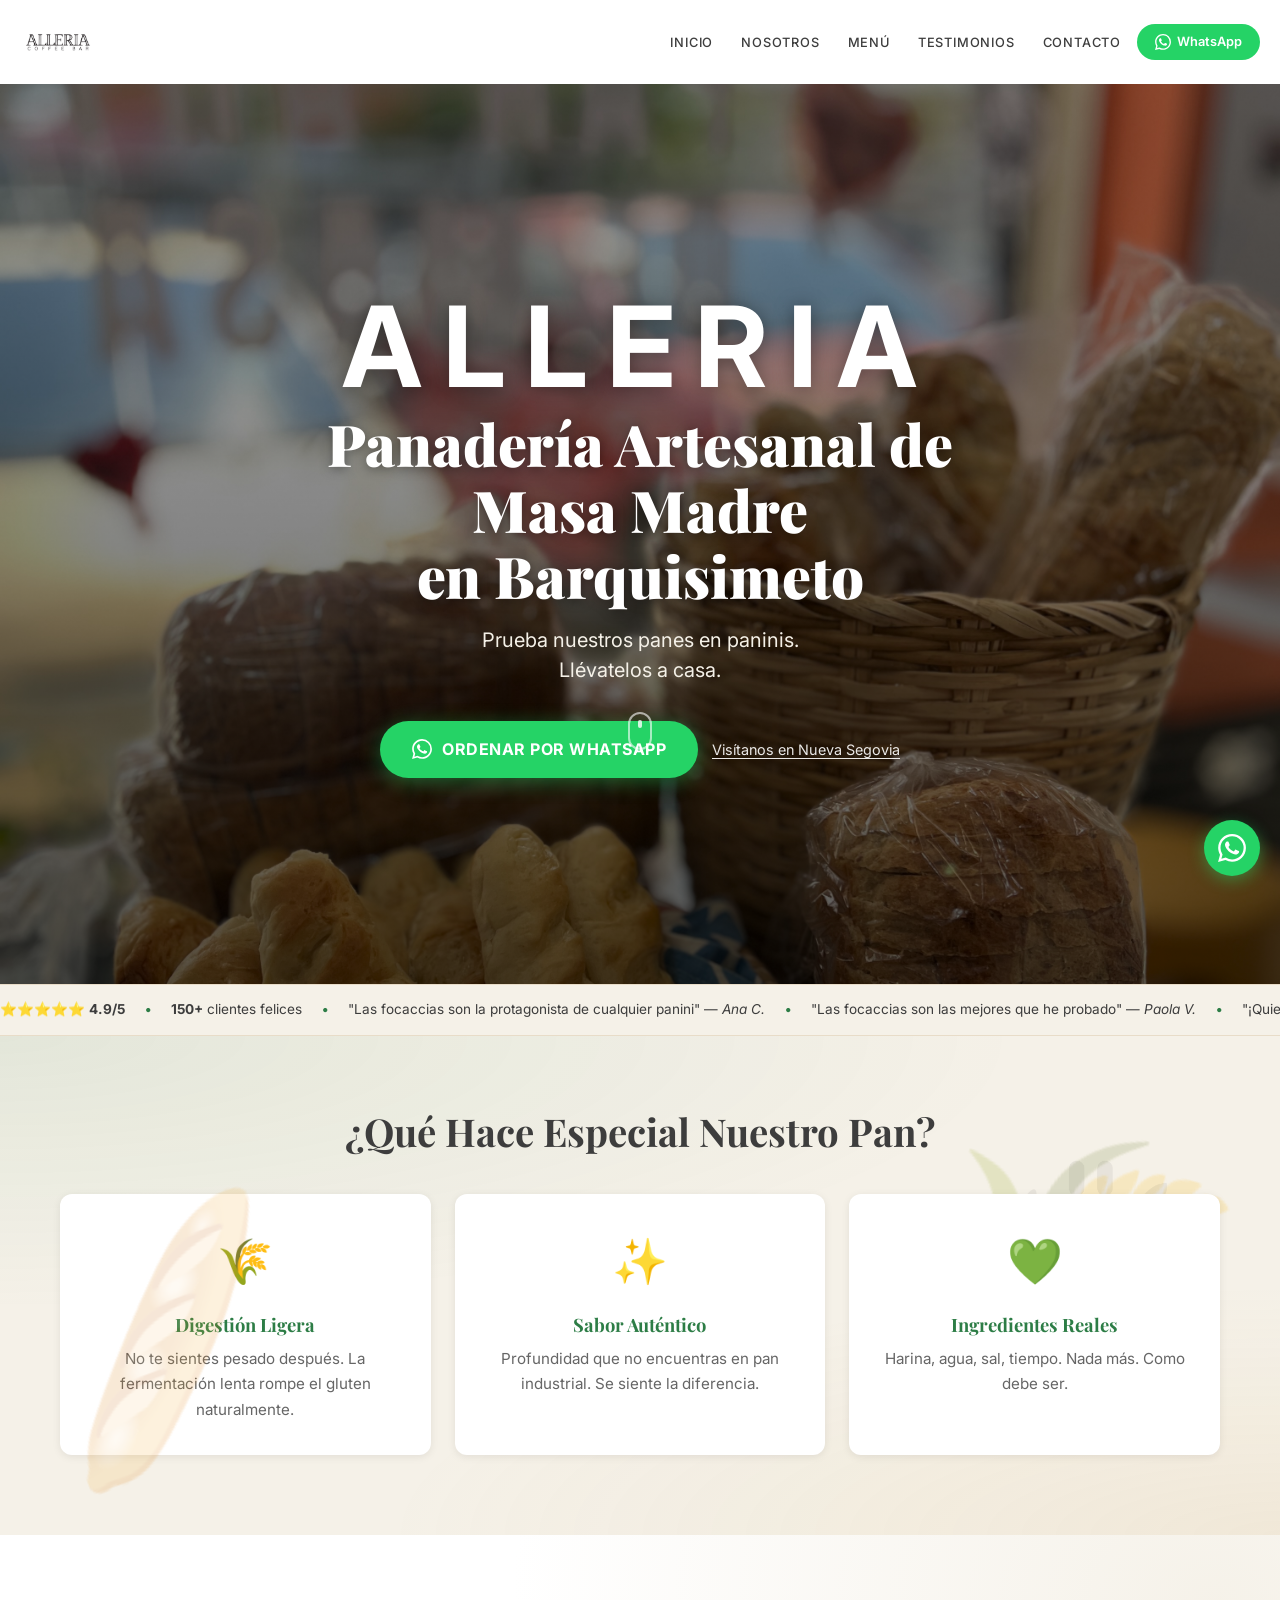
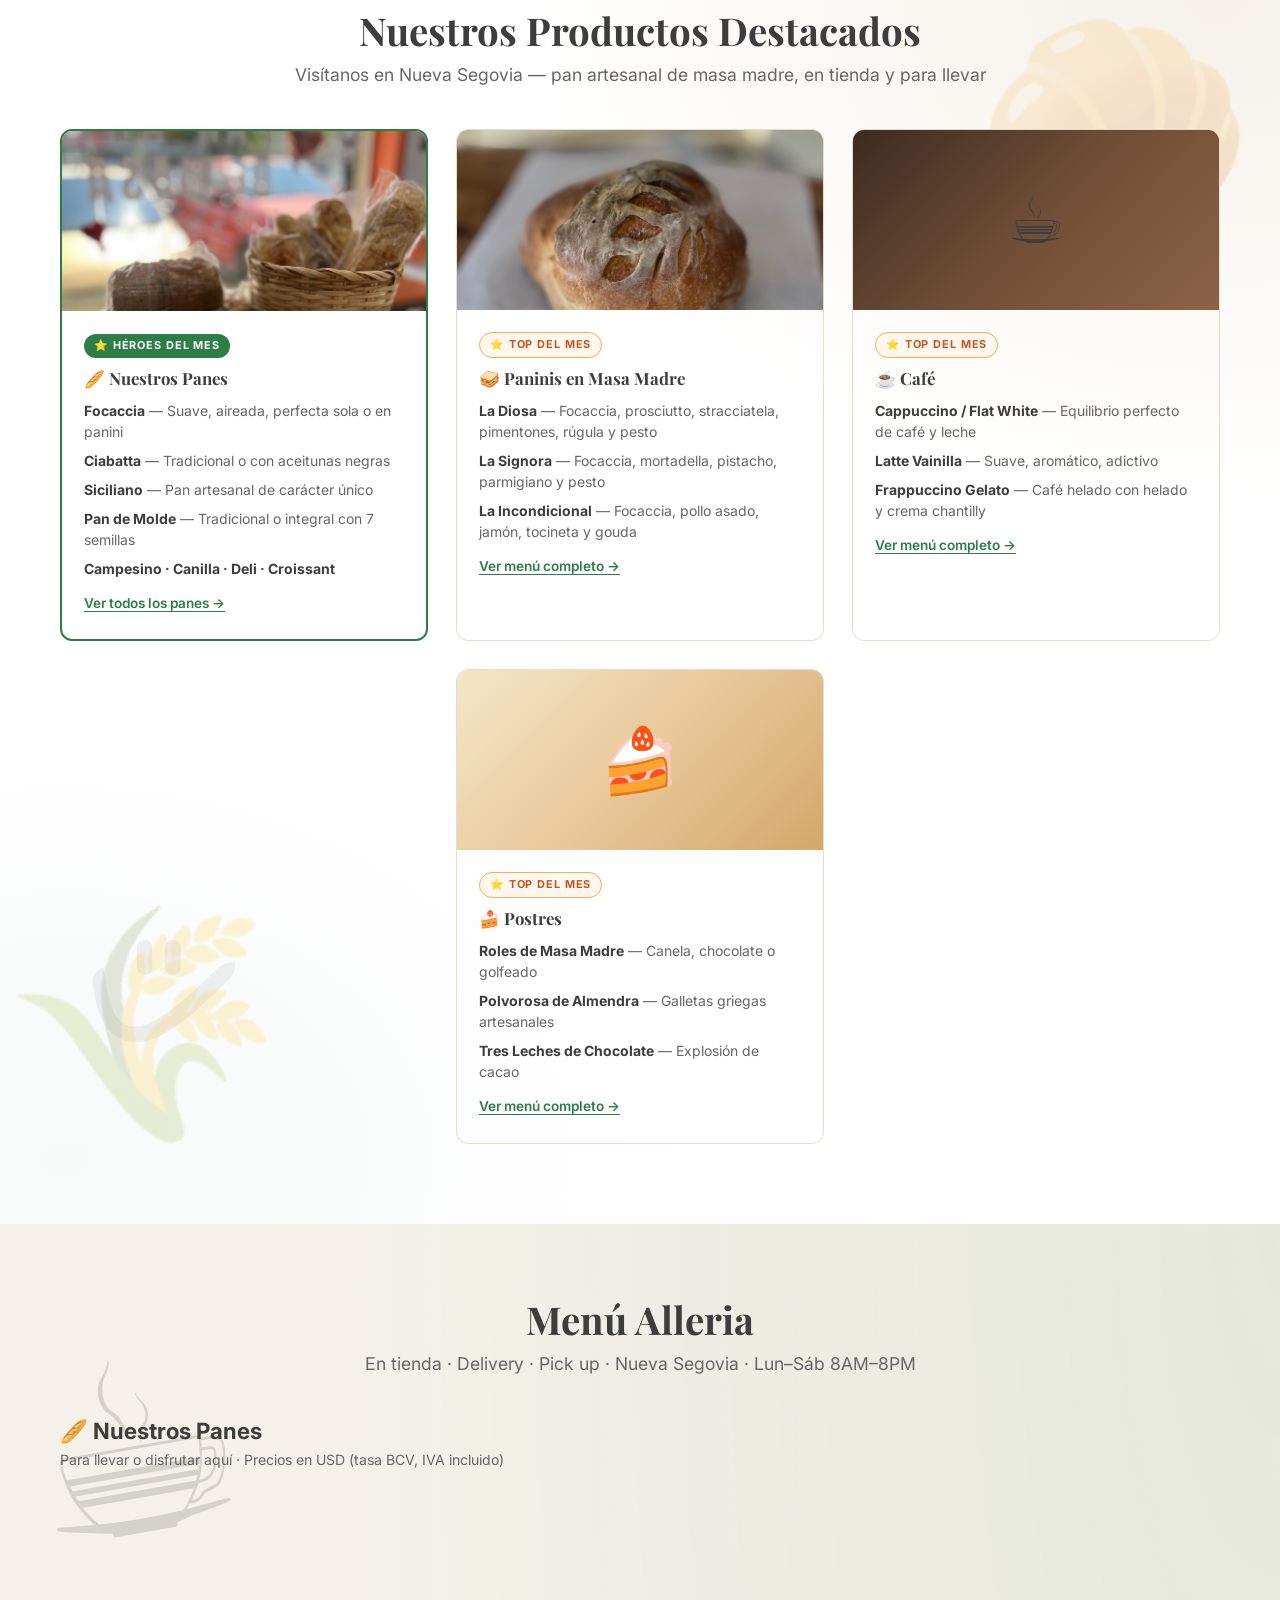
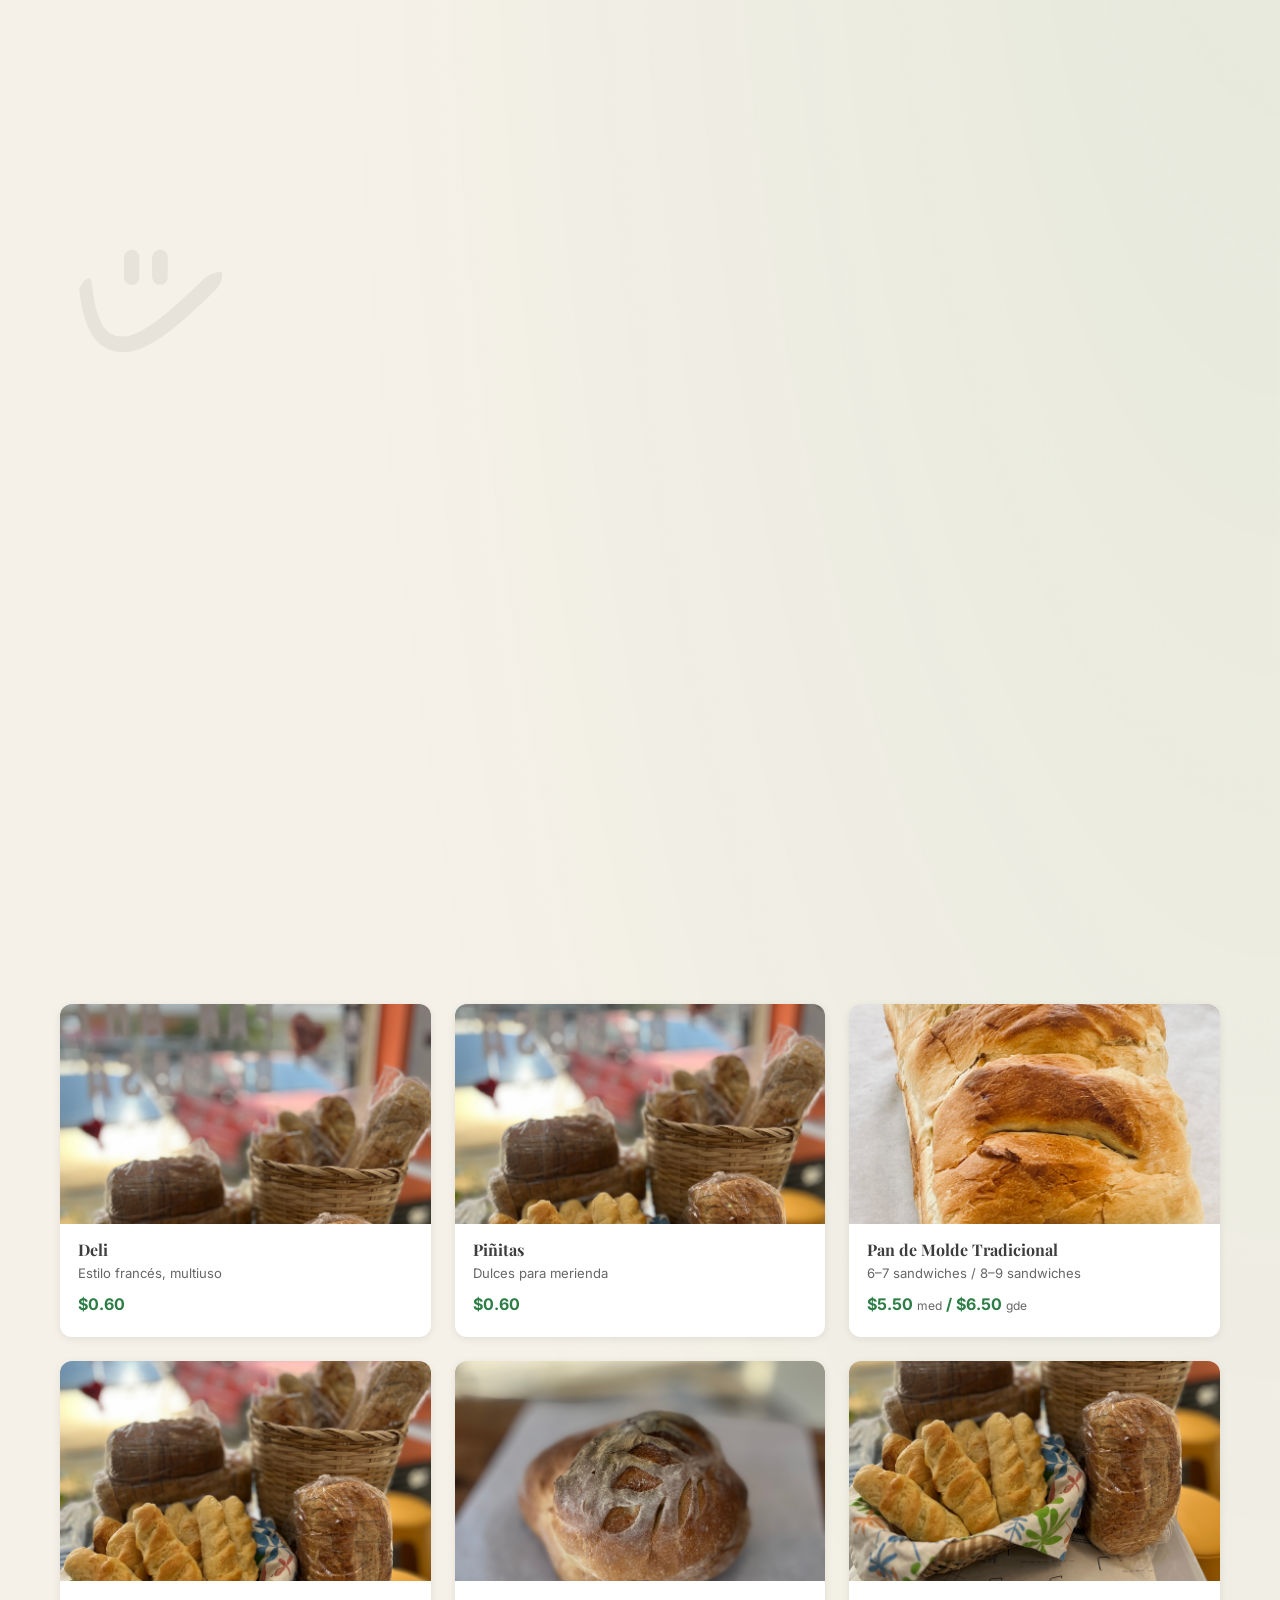
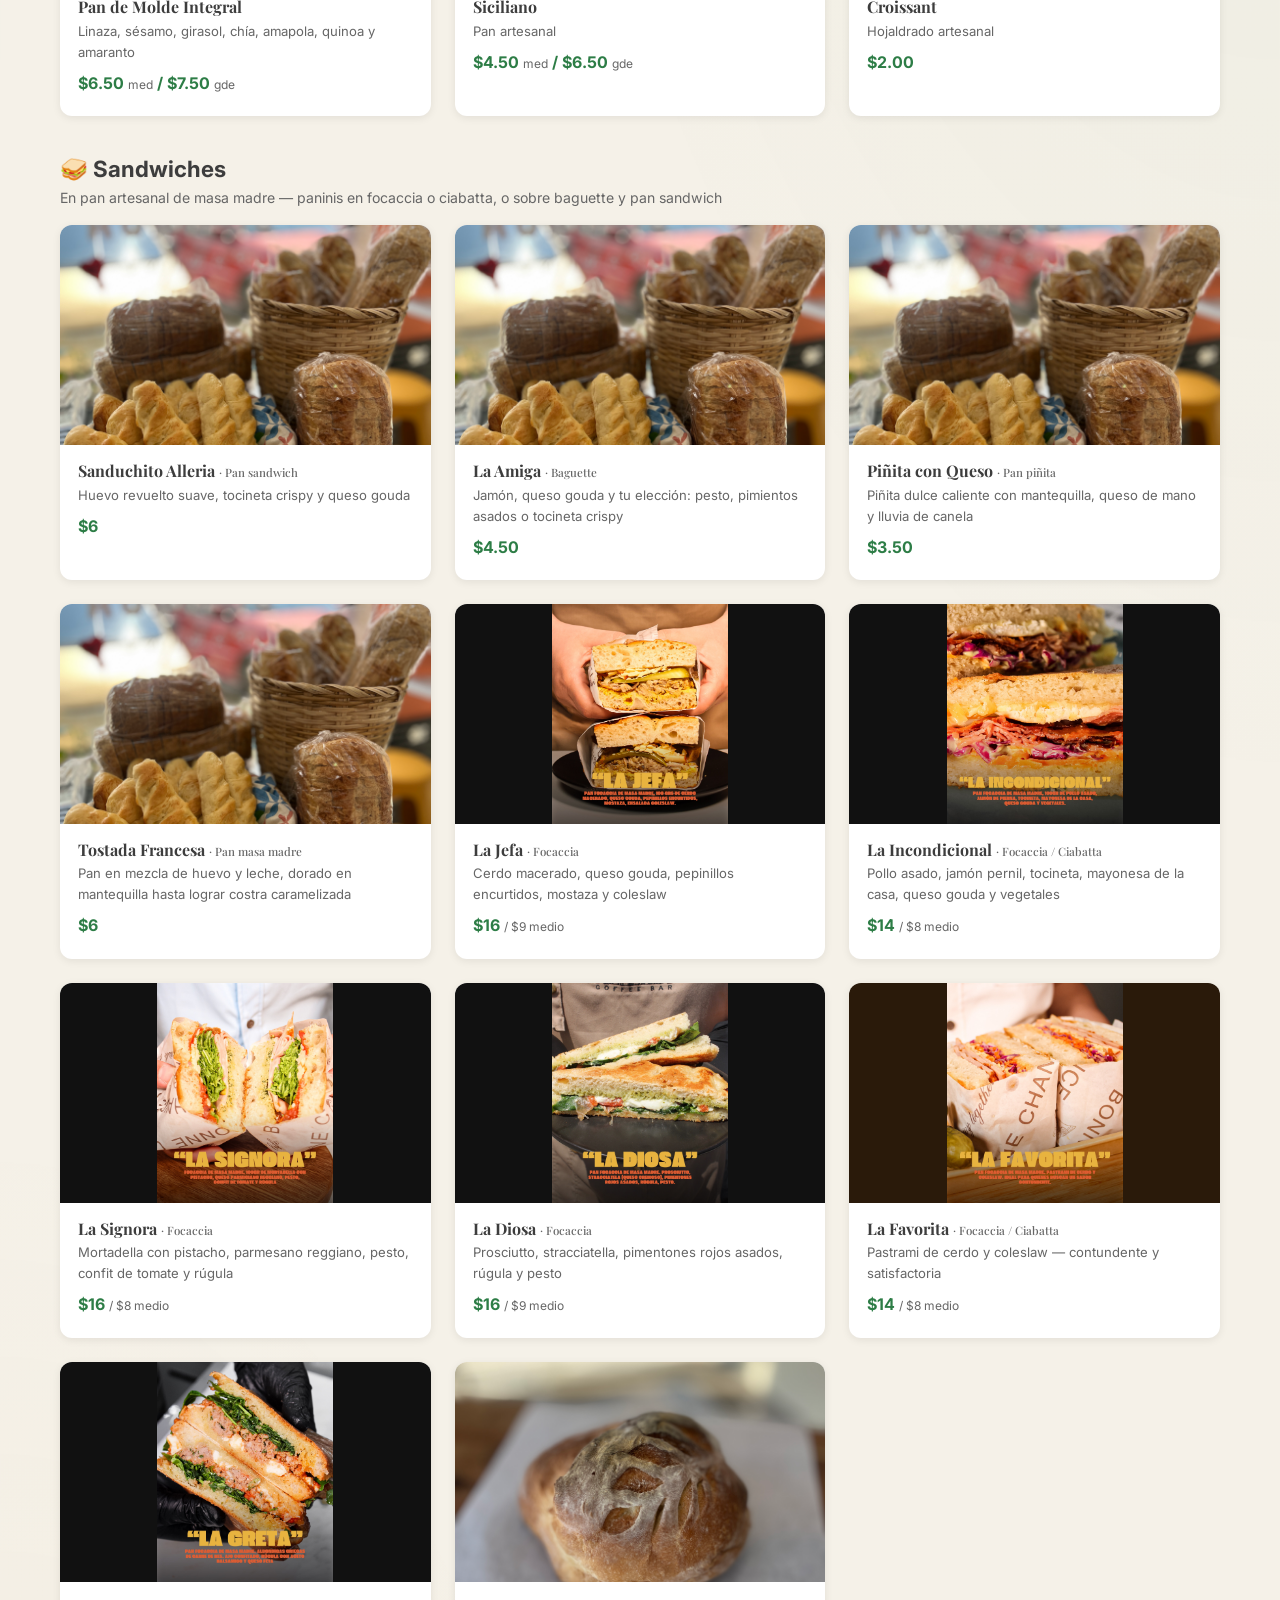
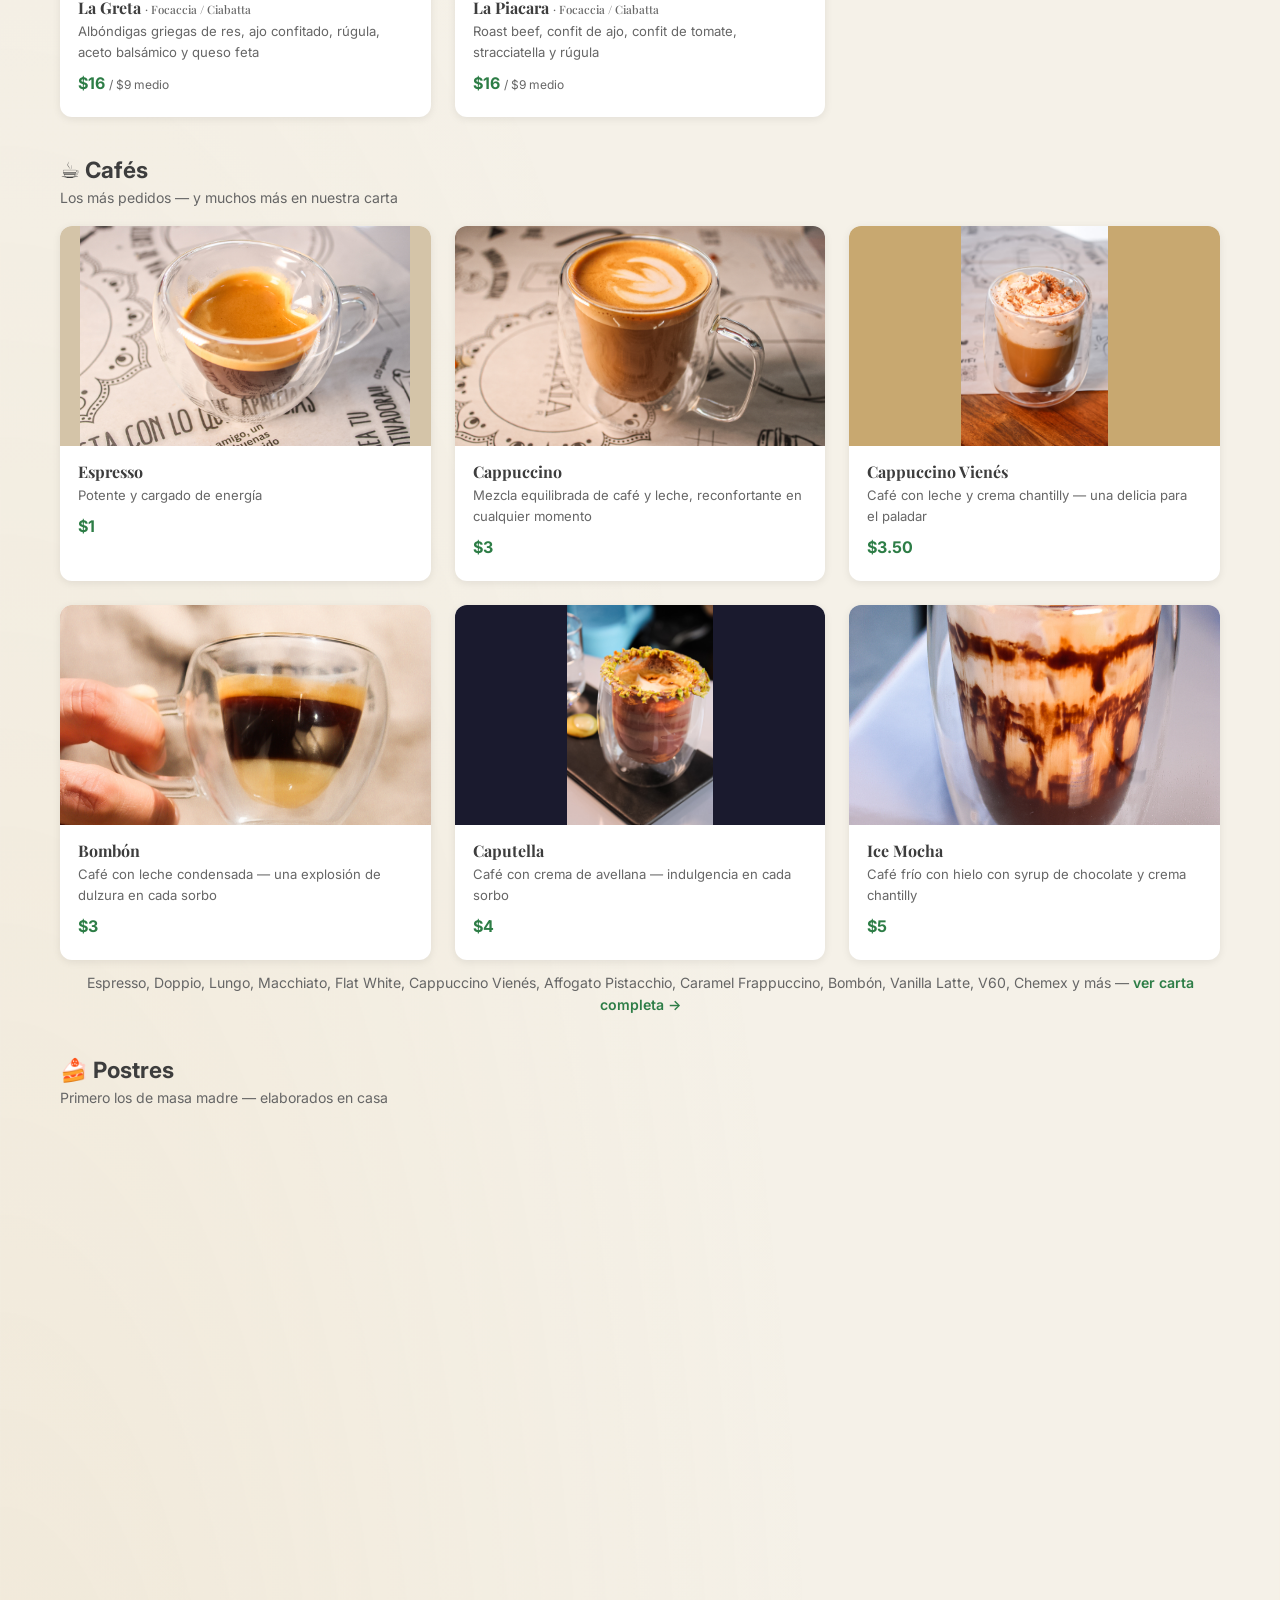
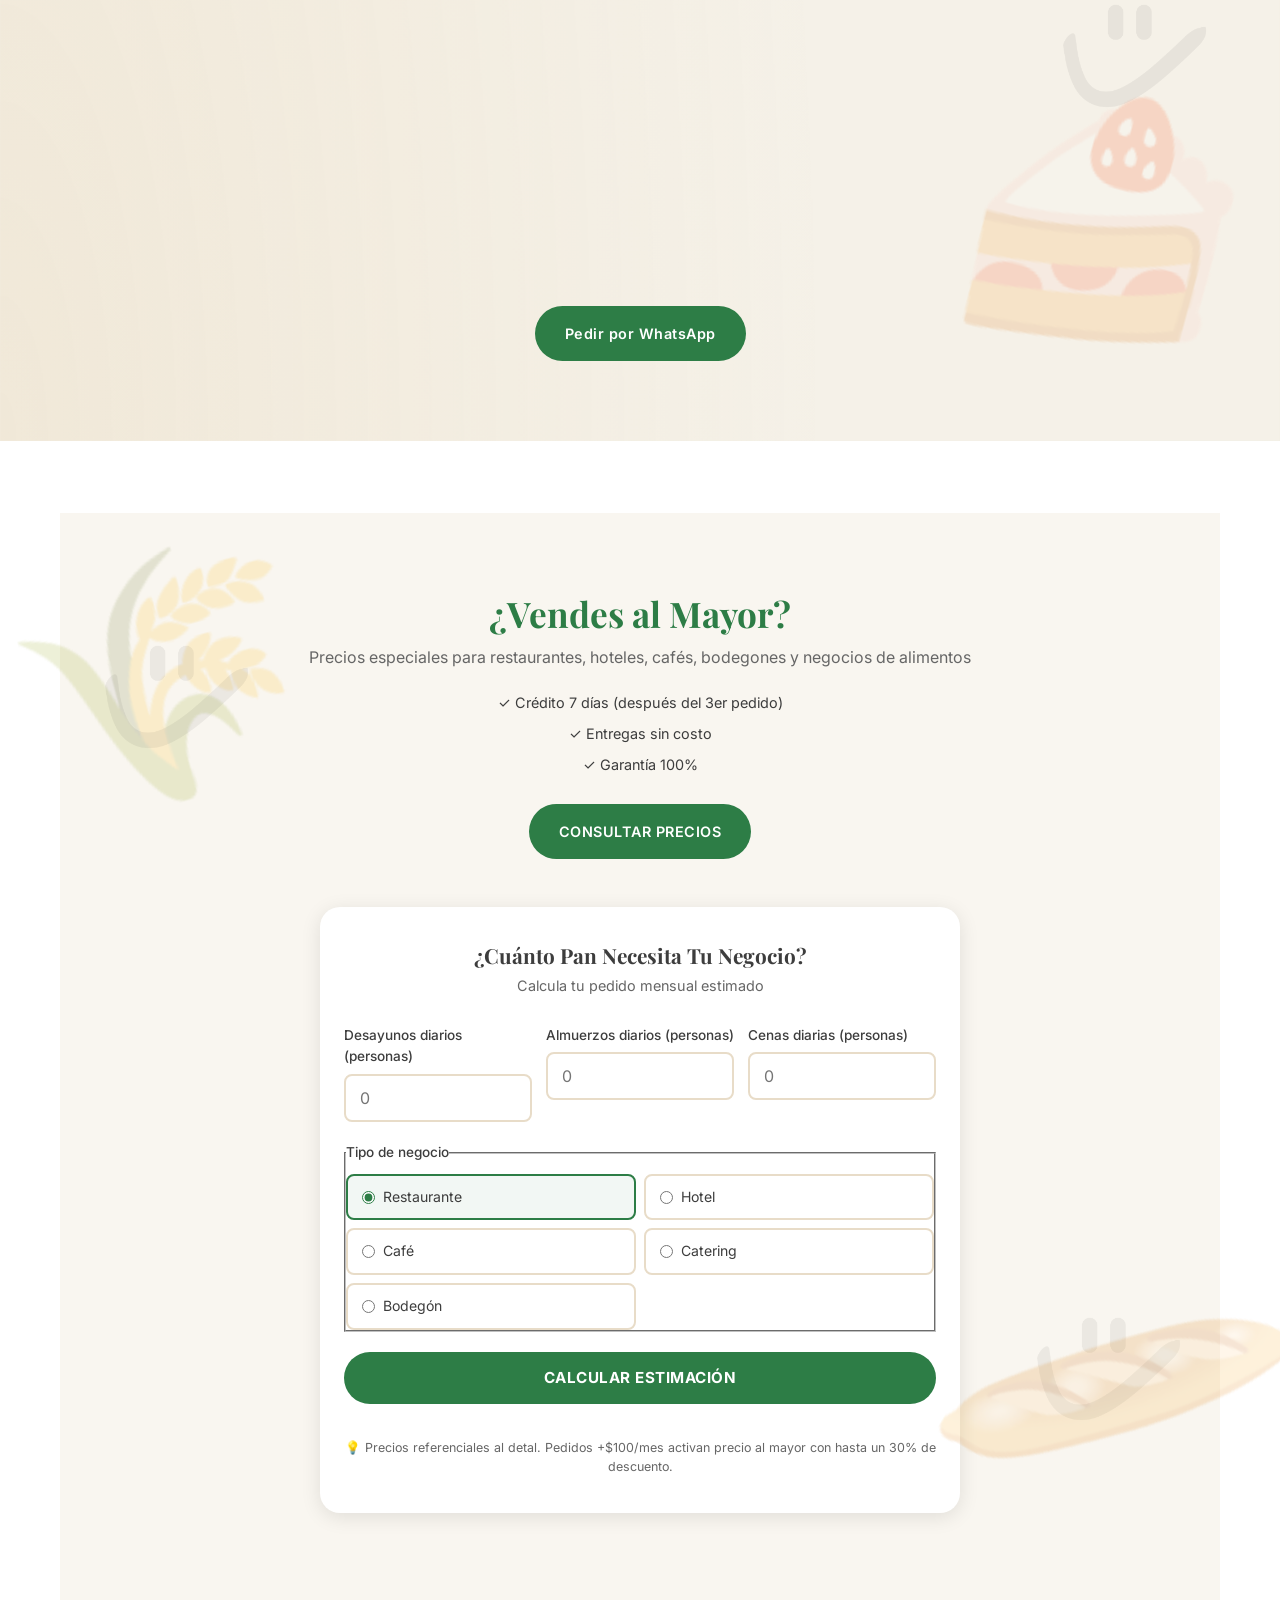
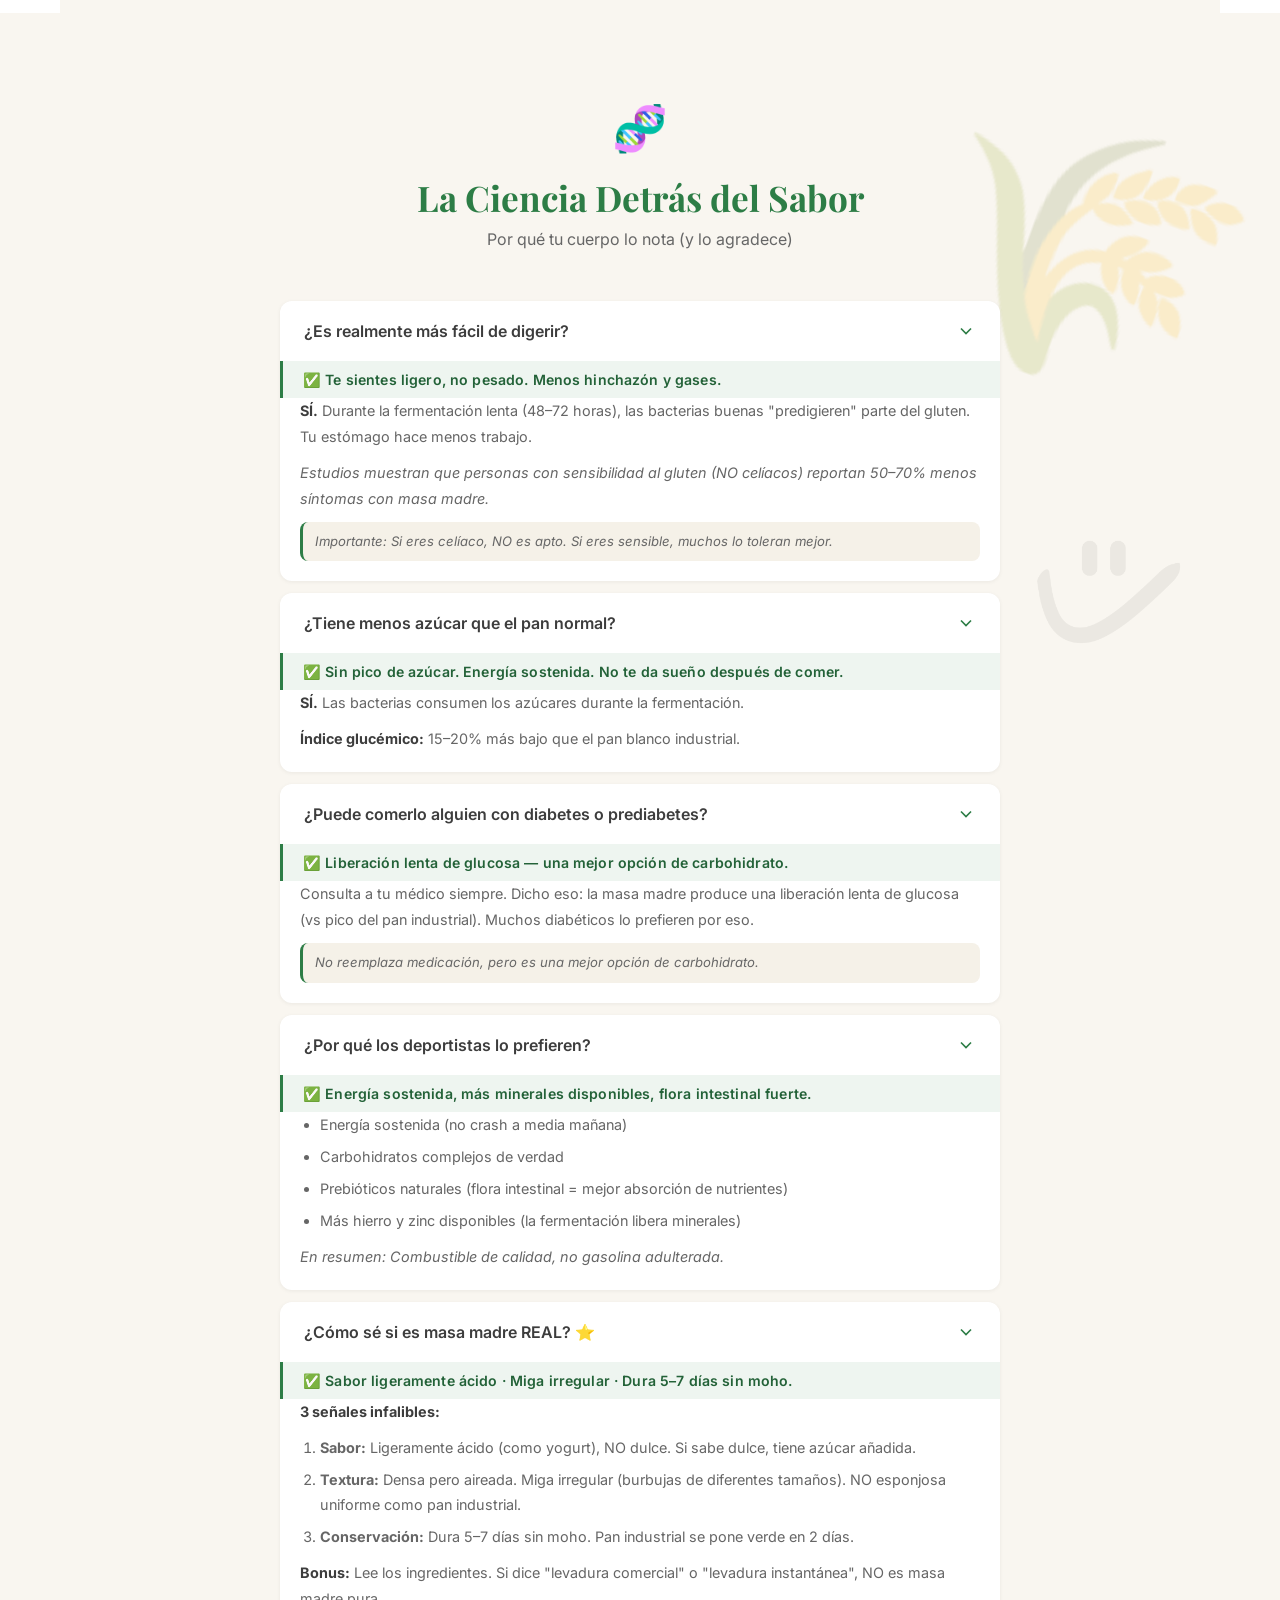
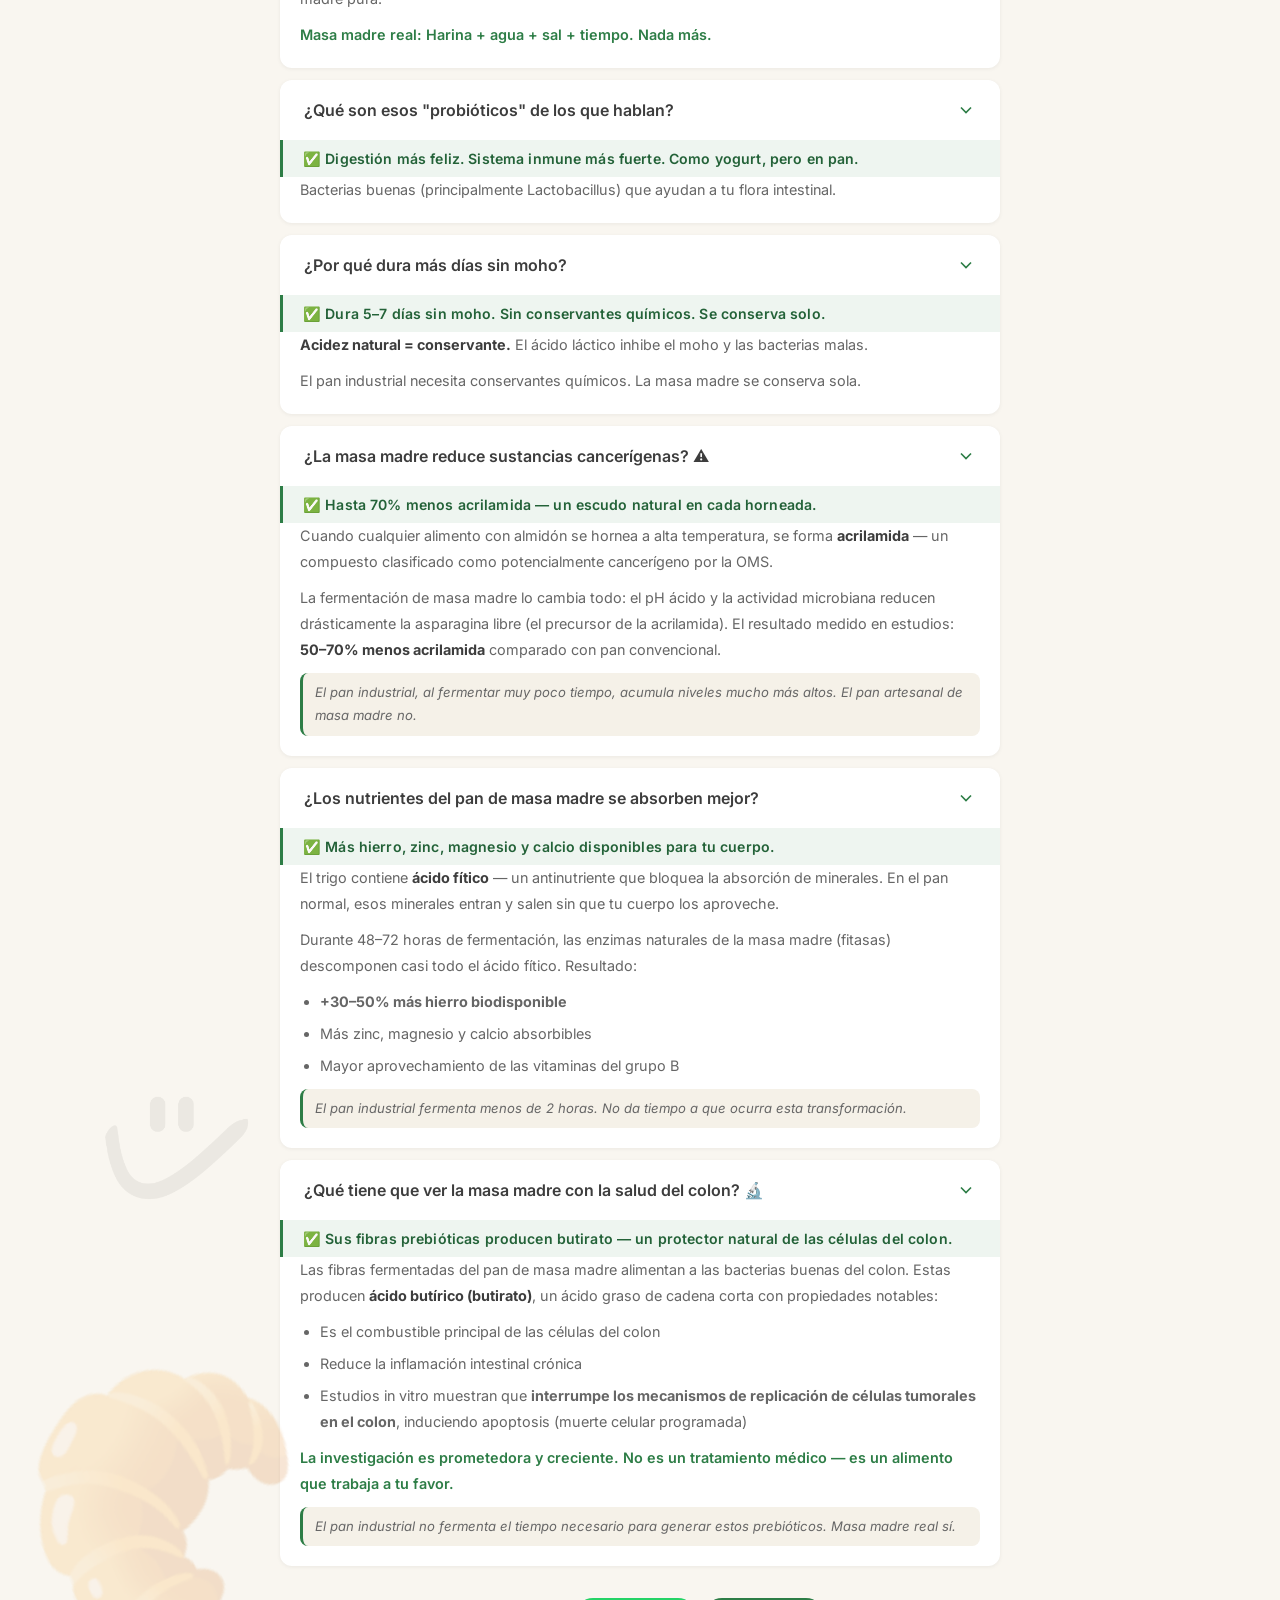
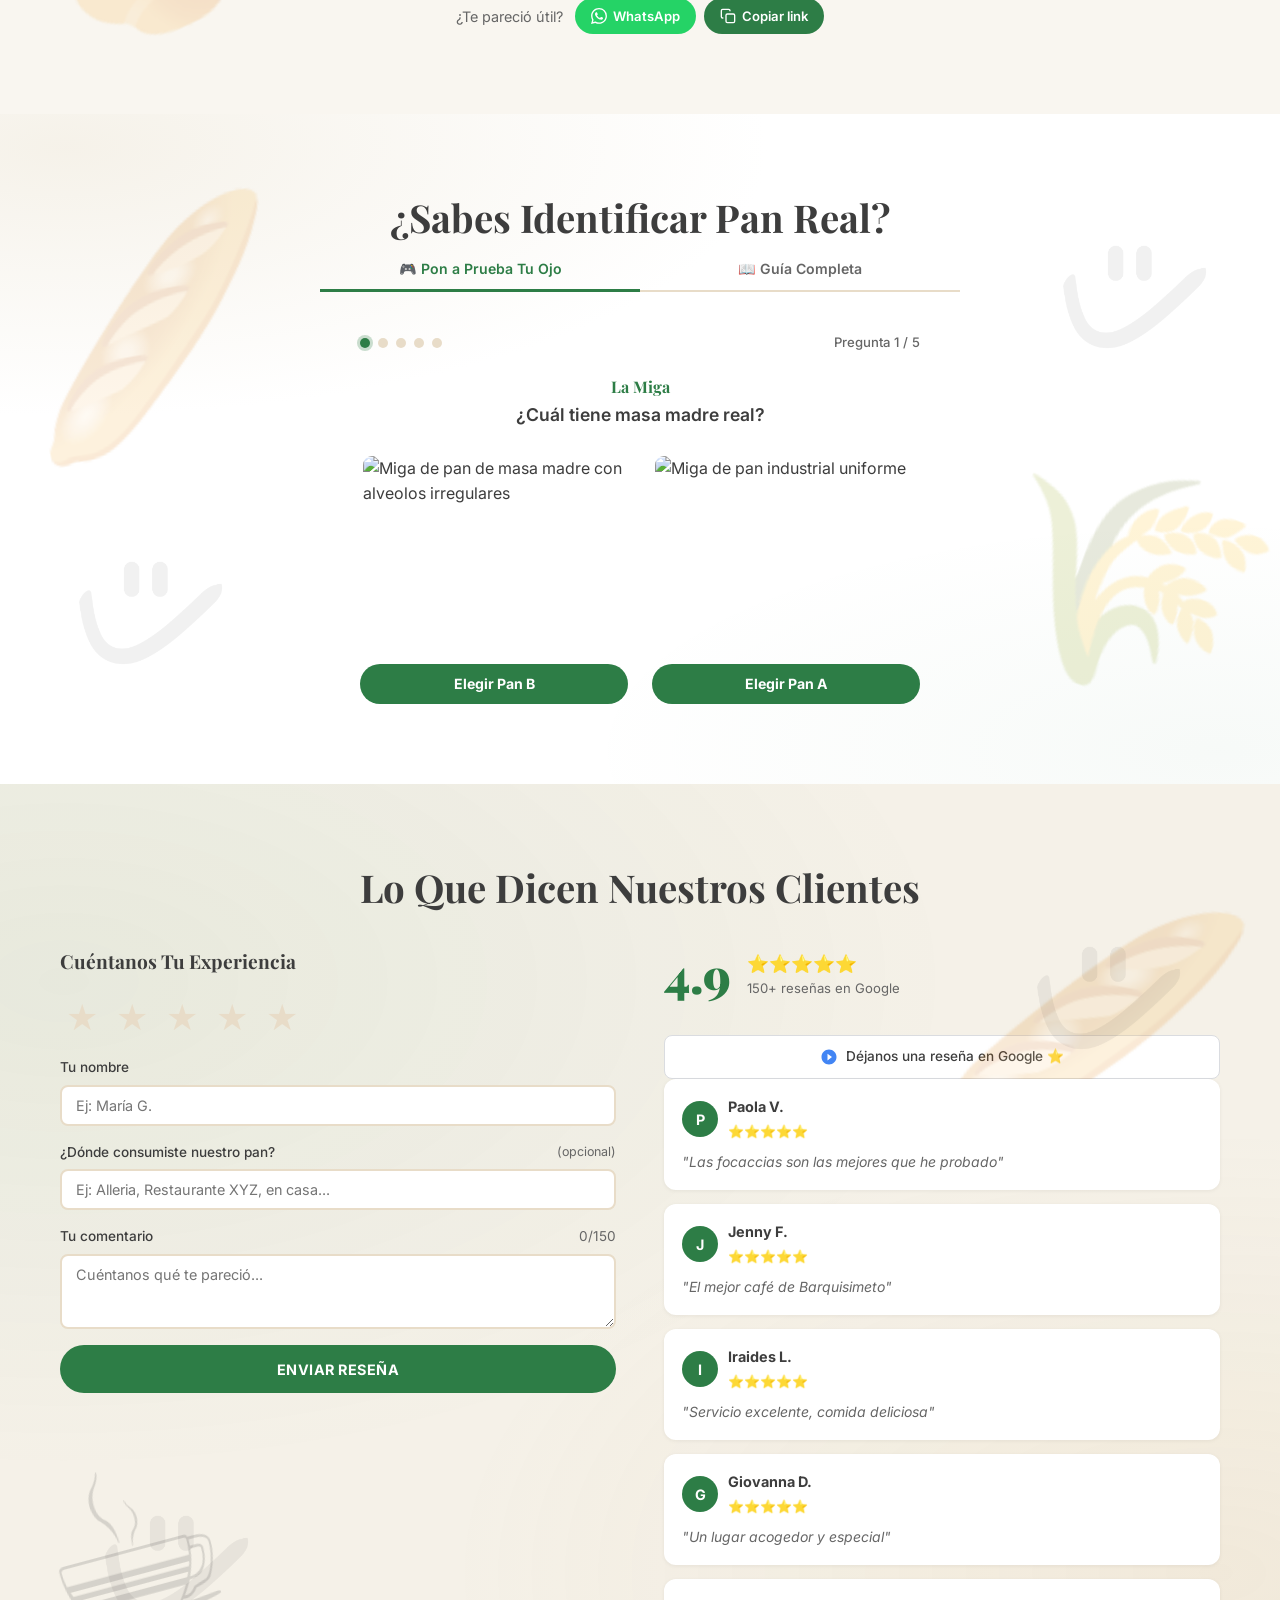
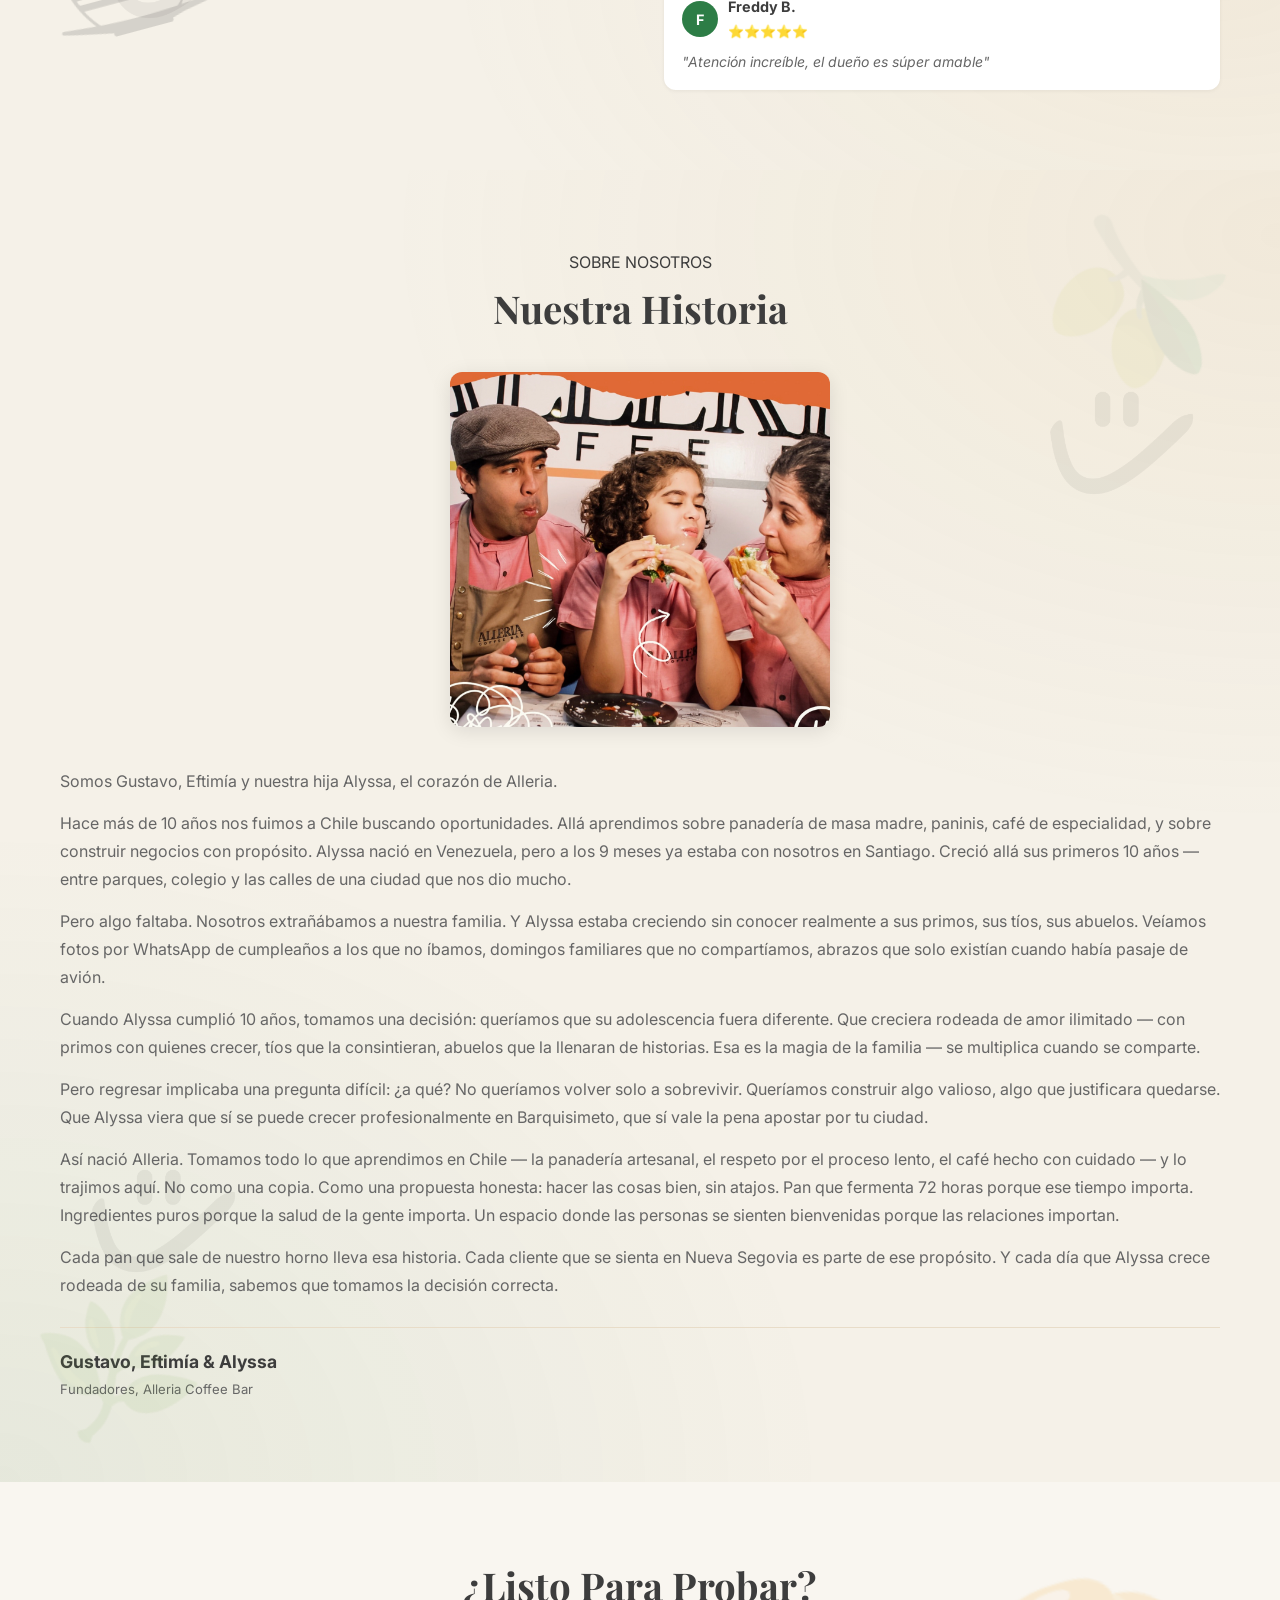
==== index.html @ 0a1d5d98 "Fotos productos: object-fit contain para mostrar producto completo en cada tarjeta" ====
<!DOCTYPE html>
<html lang="es">
<head>
  <meta charset="UTF-8">
  <meta name="viewport" content="width=device-width, initial-scale=1.0">
  <title>Alleria | Panadería de Masa Madre en Barquisimeto</title>
  <meta name="description" content="Panadería artesanal de masa madre en Barquisimeto. Prueba nuestros panes en paninis o llévatelos a casa. Visítanos en Nueva Segovia.">
  <meta name="keywords" content="panadería artesanal Barquisimeto, pan de masa madre Barquisimeto, pan artesanal Venezuela, panadería masa madre Venezuela, panini Barquisimeto">
  <meta name="author" content="Alleria Coffee Bar">
  <meta name="robots" content="index, follow">
  <link rel="canonical" href="https://alleria-coffee.vercel.app">

  <!-- Open Graph -->
  <meta property="og:type" content="website">
  <meta property="og:url" content="https://alleria-coffee.vercel.app">
  <meta property="og:title" content="Alleria | Panadería de Masa Madre en Barquisimeto">
  <meta property="og:description" content="Panadería artesanal de masa madre en Barquisimeto. Prueba nuestros panes en paninis o llévatelos a casa.">
  <meta property="og:image" content="https://alleria-coffee.vercel.app/assets/hero.jpg">
  <meta property="og:locale" content="es_VE">
  <meta name="twitter:card" content="summary_large_image">
  <meta name="twitter:title" content="Alleria | Panadería de Masa Madre en Barquisimeto">
  <meta name="twitter:description" content="Panadería artesanal de masa madre en Barquisimeto. Prueba nuestros panes en paninis o llévatelos a casa.">
  <meta name="twitter:image" content="https://alleria-coffee.vercel.app/assets/hero.jpg">

  <!-- Google Fonts -->
  <link rel="preconnect" href="https://fonts.googleapis.com">
  <link rel="preconnect" href="https://fonts.gstatic.com" crossorigin>
  <link href="https://fonts.googleapis.com/css2?family=Playfair+Display:wght@400;700;900&family=Inter:wght@300;400;500;600&display=swap" rel="stylesheet">

  <!-- CSS -->
  <link rel="stylesheet" href="css/styles.css">

  <!-- Schema.org LocalBusiness -->
  <script type="application/ld+json">
  {
    "@context": "https://schema.org",
    "@type": "Bakery",
    "name": "Alleria Coffee Bar",
    "description": "Panadería artesanal de masa madre en Barquisimeto. Experiencia en tienda con paninis, café y postres.",
    "url": "https://alleria-coffee.vercel.app",
    "telephone": "+584122632864",
    "foundingDate": "2024",
    "image": "https://alleria-coffee.vercel.app/assets/hero.jpg",
    "address": {
      "@type": "PostalAddress",
      "streetAddress": "Calle 6 entre carrera 1 y 2, Edificio Chamonix, local 2",
      "addressLocality": "Barquisimeto",
      "addressRegion": "Lara",
      "addressCountry": "VE"
    },
    "geo": {
      "@type": "GeoCoordinates",
      "latitude": 10.0630136,
      "longitude": -69.2928761
    },
    "openingHoursSpecification": {
      "@type": "OpeningHoursSpecification",
      "dayOfWeek": ["Monday","Tuesday","Wednesday","Thursday","Friday","Saturday"],
      "opens": "08:00",
      "closes": "20:00"
    },
    "sameAs": ["https://www.instagram.com/alleriacoffeebar"],
    "priceRange": "$",
    "servesCuisine": "Bakery, Coffee"
  }
  </script>
</head>
<body>

  <!-- ===== REFERRAL BANNER (hidden by default, shown via JS) ===== -->
  <div id="referral-banner" class="referral-banner" style="display:none;">
    <div class="referral-banner-inner">
      <span class="referral-icon">🎁</span>
      <div>
        <strong>Tu amigo te regaló 10% de descuento</strong>
        <p>Menciona el código <span id="referral-code-display"></span> al hacer tu pedido</p>
      </div>
      <a id="referral-whatsapp-btn" href="#" target="_blank" rel="noopener" class="btn-referral">
        Ordenar ahora
      </a>
      <button onclick="document.getElementById('referral-banner').style.display='none'" class="referral-close" aria-label="Cerrar">✕</button>
    </div>
  </div>

  <!-- ===== FLOATING WHATSAPP ===== -->
  <a href="https://wa.me/584122632864?text=Hola%20Alleria!%20Quiero%20hacer%20un%20pedido%20%F0%9F%A5%96"
     target="_blank" rel="noopener"
     class="whatsapp-float"
     aria-label="Contactar por WhatsApp">
    <svg viewBox="0 0 24 24" fill="currentColor" aria-hidden="true">
      <path d="M17.472 14.382c-.297-.149-1.758-.867-2.03-.967-.273-.099-.471-.148-.67.15-.197.297-.767.966-.94 1.164-.173.199-.347.223-.644.075-.297-.15-1.255-.463-2.39-1.475-.883-.788-1.48-1.761-1.653-2.059-.173-.297-.018-.458.13-.606.134-.133.298-.347.446-.52.149-.174.198-.298.298-.497.099-.198.05-.371-.025-.52-.075-.149-.669-1.612-.916-2.207-.242-.579-.487-.5-.669-.51-.173-.008-.371-.01-.57-.01-.198 0-.52.074-.792.372-.272.297-1.04 1.016-1.04 2.479 0 1.462 1.065 2.875 1.213 3.074.149.198 2.096 3.2 5.077 4.487.709.306 1.262.489 1.694.625.712.227 1.36.195 1.871.118.571-.085 1.758-.719 2.006-1.413.248-.694.248-1.289.173-1.413-.074-.124-.272-.198-.57-.347m-5.421 7.403h-.004a9.87 9.87 0 01-5.031-1.378l-.361-.214-3.741.982.998-3.648-.235-.374a9.86 9.86 0 01-1.51-5.26c.001-5.45 4.436-9.884 9.888-9.884 2.64 0 5.122 1.03 6.988 2.898a9.825 9.825 0 012.893 6.994c-.003 5.45-4.437 9.884-9.885 9.884m8.413-18.297A11.815 11.815 0 0012.05 0C5.495 0 .16 5.335.157 11.892c0 2.096.547 4.142 1.588 5.945L.057 24l6.305-1.654a11.882 11.882 0 005.683 1.448h.005c6.554 0 11.89-5.335 11.893-11.893a11.821 11.821 0 00-3.48-8.413z"/>
    </svg>
  </a>

  <!-- ===== HEADER STICKY ===== -->
  <header id="header">
    <nav class="nav-container">
      <a href="#inicio" class="nav-logo" aria-label="Alleria Coffee Bar - Inicio">
        <img src="assets/logo.jpg" alt="Alleria Coffee Bar" width="200" height="72">
      </a>

      <ul class="nav-links" role="list">
        <li><a href="#inicio">INICIO</a></li>
        <li><a href="#nosotros">NOSOTROS</a></li>
        <li><a href="#menu">MENÚ</a></li>
        <li><a href="#testimonios">TESTIMONIOS</a></li>
        <li><a href="#contacto">CONTACTO</a></li>
      </ul>

      <a href="https://wa.me/584122632864?text=Hola%20Alleria!%20Quiero%20hacer%20un%20pedido%20%F0%9F%A5%96"
         target="_blank" rel="noopener"
         class="btn-whatsapp-nav">
        <svg viewBox="0 0 24 24" fill="currentColor" width="16" height="16" aria-hidden="true">
          <path d="M17.472 14.382c-.297-.149-1.758-.867-2.03-.967-.273-.099-.471-.148-.67.15-.197.297-.767.966-.94 1.164-.173.199-.347.223-.644.075-.297-.15-1.255-.463-2.39-1.475-.883-.788-1.48-1.761-1.653-2.059-.173-.297-.018-.458.13-.606.134-.133.298-.347.446-.52.149-.174.198-.298.298-.497.099-.198.05-.371-.025-.52-.075-.149-.669-1.612-.916-2.207-.242-.579-.487-.5-.669-.51-.173-.008-.371-.01-.57-.01-.198 0-.52.074-.792.372-.272.297-1.04 1.016-1.04 2.479 0 1.462 1.065 2.875 1.213 3.074.149.198 2.096 3.2 5.077 4.487.709.306 1.262.489 1.694.625.712.227 1.36.195 1.871.118.571-.085 1.758-.719 2.006-1.413.248-.694.248-1.289.173-1.413-.074-.124-.272-.198-.57-.347m-5.421 7.403h-.004a9.87 9.87 0 01-5.031-1.378l-.361-.214-3.741.982.998-3.648-.235-.374a9.86 9.86 0 01-1.51-5.26c.001-5.45 4.436-9.884 9.888-9.884 2.64 0 5.122 1.03 6.988 2.898a9.825 9.825 0 012.893 6.994c-.003 5.45-4.437 9.884-9.885 9.884m8.413-18.297A11.815 11.815 0 0012.05 0C5.495 0 .16 5.335.157 11.892c0 2.096.547 4.142 1.588 5.945L.057 24l6.305-1.654a11.882 11.882 0 005.683 1.448h.005c6.554 0 11.89-5.335 11.893-11.893a11.821 11.821 0 00-3.48-8.413z"/>
        </svg>
        WhatsApp
      </a>

      <button class="hamburger" id="hamburger" aria-label="Abrir menú" aria-expanded="false">
        <span></span><span></span><span></span>
      </button>
    </nav>

    <!-- Mobile menu -->
    <div class="mobile-menu" id="mobile-menu" aria-hidden="true">
      <ul role="list">
        <li><a href="#inicio" class="mobile-nav-link">INICIO</a></li>
        <li><a href="#nosotros" class="mobile-nav-link">NOSOTROS</a></li>
        <li><a href="#menu" class="mobile-nav-link">MENÚ</a></li>
        <li><a href="#testimonios" class="mobile-nav-link">TESTIMONIOS</a></li>
        <li><a href="#contacto" class="mobile-nav-link">CONTACTO</a></li>
      </ul>
      <a href="https://wa.me/584122632864?text=Hola%20Alleria!%20Quiero%20hacer%20un%20pedido%20%F0%9F%A5%96"
         target="_blank" rel="noopener"
         class="btn-whatsapp-mobile">
        Ordenar por WhatsApp
      </a>
    </div>
  </header>

  <main>

    <!-- ===== SECCIÓN 2: HERO ===== -->
    <section id="inicio" class="hero">
      <div class="hero-bg" style="background-image: url('assets/hero.jpg');" aria-hidden="true"></div>
      <div class="hero-overlay" aria-hidden="true"></div>
      <div class="hero-content">
        <p class="hero-brand">ALLERIA</p>
        <h1 class="hero-title">Panadería Artesanal de Masa Madre<br>en Barquisimeto</h1>
        <p class="hero-subtitle">Prueba nuestros panes en paninis.<br>Llévatelos a casa.</p>
        <div class="hero-ctas">
          <a href="https://wa.me/584122632864?text=Hola%20Alleria!%20Quiero%20hacer%20un%20pedido%20%F0%9F%A5%96"
             target="_blank" rel="noopener"
             class="btn-hero-primary">
            <svg viewBox="0 0 24 24" fill="currentColor" width="20" height="20" aria-hidden="true">
              <path d="M17.472 14.382c-.297-.149-1.758-.867-2.03-.967-.273-.099-.471-.148-.67.15-.197.297-.767.966-.94 1.164-.173.199-.347.223-.644.075-.297-.15-1.255-.463-2.39-1.475-.883-.788-1.48-1.761-1.653-2.059-.173-.297-.018-.458.13-.606.134-.133.298-.347.446-.52.149-.174.198-.298.298-.497.099-.198.05-.371-.025-.52-.075-.149-.669-1.612-.916-2.207-.242-.579-.487-.5-.669-.51-.173-.008-.371-.01-.57-.01-.198 0-.52.074-.792.372-.272.297-1.04 1.016-1.04 2.479 0 1.462 1.065 2.875 1.213 3.074.149.198 2.096 3.2 5.077 4.487.709.306 1.262.489 1.694.625.712.227 1.36.195 1.871.118.571-.085 1.758-.719 2.006-1.413.248-.694.248-1.289.173-1.413-.074-.124-.272-.198-.57-.347m-5.421 7.403h-.004a9.87 9.87 0 01-5.031-1.378l-.361-.214-3.741.982.998-3.648-.235-.374a9.86 9.86 0 01-1.51-5.26c.001-5.45 4.436-9.884 9.888-9.884 2.64 0 5.122 1.03 6.988 2.898a9.825 9.825 0 012.893 6.994c-.003 5.45-4.437 9.884-9.885 9.884m8.413-18.297A11.815 11.815 0 0012.05 0C5.495 0 .16 5.335.157 11.892c0 2.096.547 4.142 1.588 5.945L.057 24l6.305-1.654a11.882 11.882 0 005.683 1.448h.005c6.554 0 11.89-5.335 11.893-11.893a11.821 11.821 0 00-3.48-8.413z"/>
            </svg>
            ORDENAR POR WHATSAPP
          </a>
          <a href="#contacto" class="btn-hero-secondary">Visítanos en Nueva Segovia</a>
        </div>
        <div class="hero-scroll" aria-hidden="true">
          <span></span>
        </div>
      </div>
    </section>

    <!-- ===== SECCIÓN 3: PRUEBA SOCIAL ===== -->
    <section class="social-proof" aria-label="Nuestros clientes">
      <div class="social-proof-track">
        <div class="social-proof-content">
          <span>⭐⭐⭐⭐⭐ <strong>4.9/5</strong></span>
          <span class="sep">•</span>
          <span><strong>150+</strong> clientes felices</span>
          <span class="sep">•</span>
          <span>"Las focaccias son la protagonista de cualquier panini" — <em>Ana C.</em></span>
          <span class="sep">•</span>
          <span>"Las focaccias son las mejores que he probado" — <em>Paola V.</em></span>
          <span class="sep">•</span>
          <span>"¡Quiero Ciabatta con aceitunas negras TODOS LOS DÍAS!" — <em>Pedro C.</em></span>
          <span class="sep">•</span>
          <span>"El pan integral de masa madre es una deliciosa sorpresa" — <em>Angela L.</em></span>
          <span class="sep">•</span>
          <span>"El mejor café de Barquisimeto" — <em>Jenny F.</em></span>
          <span class="sep">•</span>
          <span>"Panes saludables, deliciosos y buenos precios. La mejor combinación" — <em>Duglas G.</em></span>
          <span class="sep">•</span>
          <span>"El siciliano es mi favorito" — <em>Jorge A.</em></span>
          <span class="sep">•</span>
          <span>⭐⭐⭐⭐⭐ <strong>4.9/5</strong></span>
          <span class="sep">•</span>
          <span><strong>150+</strong> clientes felices</span>
          <span class="sep">•</span>
          <span>"Las focaccias son la protagonista de cualquier panini" — <em>Ana C.</em></span>
          <span class="sep">•</span>
          <span>"Las focaccias son las mejores que he probado" — <em>Paola V.</em></span>
          <span class="sep">•</span>
          <span>"¡Quiero Ciabatta con aceitunas negras TODOS LOS DÍAS!" — <em>Pedro C.</em></span>
          <span class="sep">•</span>
          <span>"El pan integral de masa madre es una deliciosa sorpresa" — <em>Angela L.</em></span>
          <span class="sep">•</span>
          <span>"El mejor café de Barquisimeto" — <em>Jenny F.</em></span>
          <span class="sep">•</span>
          <span>"Panes saludables, deliciosos y buenos precios. La mejor combinación" — <em>Duglas G.</em></span>
          <span class="sep">•</span>
          <span>"El siciliano es mi favorito" — <em>Jorge A.</em></span>
          <span class="sep">•</span>
        </div>
      </div>
    </section>

    <!-- ===== SECCIÓN 4: ¿POR QUÉ MASA MADRE? ===== -->
    <section class="why-section">
      <div class="carita-wm" style="top:12%;right:6%"></div>
      <div class="carita-wm" style="bottom:12%;left:6%"></div>
      <div class="container">
        <h2 class="section-title">¿Qué Hace Especial Nuestro Pan?</h2>
        <div class="why-grid">
          <div class="why-card">
            <div class="why-icon">🌾</div>
            <h3>Digestión Ligera</h3>
            <p>No te sientes pesado después. La fermentación lenta rompe el gluten naturalmente.</p>
          </div>
          <div class="why-card">
            <div class="why-icon">✨</div>
            <h3>Sabor Auténtico</h3>
            <p>Profundidad que no encuentras en pan industrial. Se siente la diferencia.</p>
          </div>
          <div class="why-card">
            <div class="why-icon">💚</div>
            <h3>Ingredientes Reales</h3>
            <p>Harina, agua, sal, tiempo. Nada más. Como debe ser.</p>
          </div>
        </div>
      </div>
    </section>

    <!-- ===== SECCIÓN 5: PRUEBA NUESTROS PRODUCTOS ===== -->
    <section class="experience-section">
      <div class="carita-wm" style="bottom:10%;left:4%"></div>
      <div class="carita-wm" style="top:10%;right:4%"></div>
      <div class="container">
        <h2 class="section-title">Nuestros Productos Destacados</h2>
        <p class="section-subtitle">Visítanos en Nueva Segovia — pan artesanal de masa madre, en tienda y para llevar</p>
        <div class="experience-grid">

          <div class="experience-card experience-card--featured">
            <div class="experience-img-wrap">
              <img src="assets/hero.jpg" alt="Panes artesanales de masa madre Alleria" loading="lazy" style="object-position: center 25%;">
            </div>
            <div class="experience-info">
              <span class="experience-badge experience-badge--featured">⭐ Héroes del Mes</span>
              <h3>🥖 Nuestros Panes</h3>
              <ul>
                <li><strong>Focaccia</strong> — Suave, aireada, perfecta sola o en panini</li>
                <li><strong>Ciabatta</strong> — Tradicional o con aceitunas negras</li>
                <li><strong>Siciliano</strong> — Pan artesanal de carácter único</li>
                <li><strong>Pan de Molde</strong> — Tradicional o integral con 7 semillas</li>
                <li><strong>Campesino · Canilla · Deli · Croissant</strong></li>
              </ul>
              <a href="#menu" class="btn-experience-cta">Ver todos los panes →</a>
            </div>
          </div>

          <div class="experience-card">
            <div class="experience-img-wrap">
              <img src="assets/products/siciliano.jpg" alt="Paninis de masa madre - Alleria Coffee Bar" loading="lazy">
            </div>
            <div class="experience-info">
              <span class="experience-badge experience-badge--top3">⭐ Top del mes</span>
              <h3>🥪 Paninis en Masa Madre</h3>
              <ul>
                <li><strong>La Diosa</strong> — Focaccia, prosciutto, stracciatela, pimentones, rúgula y pesto</li>
                <li><strong>La Signora</strong> — Focaccia, mortadella, pistacho, parmigiano y pesto</li>
                <li><strong>La Incondicional</strong> — Focaccia, pollo asado, jamón, tocineta y gouda</li>
              </ul>
              <a href="#menu" class="btn-experience-cta">Ver menú completo →</a>
            </div>
          </div>

          <div class="experience-card">
            <div class="experience-img-wrap experience-img-cafe">
              <span class="experience-emoji">☕</span>
            </div>
            <div class="experience-info">
              <span class="experience-badge experience-badge--top3">⭐ Top del mes</span>
              <h3>☕ Café</h3>
              <ul>
                <li><strong>Cappuccino / Flat White</strong> — Equilibrio perfecto de café y leche</li>
                <li><strong>Latte Vainilla</strong> — Suave, aromático, adictivo</li>
                <li><strong>Frappuccino Gelato</strong> — Café helado con helado y crema chantilly</li>
              </ul>
              <a href="#menu" class="btn-experience-cta">Ver menú completo →</a>
            </div>
          </div>

          <div class="experience-card">
            <div class="experience-img-wrap experience-img-postres">
              <span class="experience-emoji">🍰</span>
            </div>
            <div class="experience-info">
              <span class="experience-badge experience-badge--top3">⭐ Top del mes</span>
              <h3>🍰 Postres</h3>
              <ul>
                <li><strong>Roles de Masa Madre</strong> — Canela, chocolate o golfeado</li>
                <li><strong>Polvorosa de Almendra</strong> — Galletas griegas artesanales</li>
                <li><strong>Tres Leches de Chocolate</strong> — Explosión de cacao</li>
              </ul>
              <a href="#menu" class="btn-experience-cta">Ver menú completo →</a>
            </div>
          </div>

        </div>
      </div>
    </section>

    <!-- ===== SECCIÓN: MENÚ ALLERIA ===== -->
    <section id="menu" class="menu-section">
      <div class="carita-wm" style="top:10%;left:3%"></div>
      <div class="carita-wm" style="bottom:5%;right:3%"></div>
      <div class="container">
        <h2 class="section-title">Menú Alleria</h2>
        <p class="section-subtitle">En tienda · Delivery · Pick up · Nueva Segovia · Lun–Sáb 8AM–8PM</p>

        <!-- PANES -->
        <h3 class="menu-cat-title">🥖 Nuestros Panes</h3>
        <p class="menu-cat-sub">Para llevar o disfrutar aquí · Precios en USD (tasa BCV, IVA incluido)</p>
        <div class="products-grid">

          <article class="product-card">
            <div class="product-img-wrap">
              <img src="assets/hero.jpg" alt="Focaccia de masa madre" loading="lazy" style="object-position: center 20%;">
            </div>
            <div class="product-info">
              <h3>Focaccia</h3>
              <p>Para panini o acompañamiento</p>
              <span class="product-price">$2.50 <small>/ $12.50 bandeja</small></span>
            </div>
          </article>

          <article class="product-card">
            <div class="product-img-wrap">
              <img src="assets/hero.jpg" alt="Ciabatta Tradicional de masa madre" loading="lazy" style="object-position: right 30%;">
            </div>
            <div class="product-info">
              <h3>Ciabatta Tradicional</h3>
              <p>Perfecta para panini</p>
              <span class="product-price">$2.00</span>
            </div>
          </article>

          <article class="product-card">
            <div class="product-img-wrap">
              <img src="assets/hero.jpg" alt="Ciabatta con Aceitunas de masa madre" loading="lazy" style="object-position: left 40%;">
            </div>
            <div class="product-info">
              <h3>Ciabatta con Aceitunas</h3>
              <p>Toque mediterráneo</p>
              <span class="product-price">$2.50</span>
            </div>
          </article>

          <article class="product-card">
            <div class="product-img-wrap">
              <img src="assets/hero.jpg" alt="Campesino Tradicional de masa madre" loading="lazy" style="object-position: center 60%;">
            </div>
            <div class="product-info">
              <h3>Campesino Tradicional</h3>
              <p>Ideal para pepitos</p>
              <span class="product-price">$2.00</span>
            </div>
          </article>

          <article class="product-card">
            <div class="product-img-wrap">
              <img src="assets/hero.jpg" alt="Campesino Integral con 7 semillas" loading="lazy" style="object-position: right 50%;">
            </div>
            <div class="product-info">
              <h3>Campesino Integral</h3>
              <p>Linaza, sésamo, girasol, chía, amapola, quinoa y amaranto</p>
              <span class="product-price">$2.50</span>
            </div>
          </article>

          <article class="product-card">
            <div class="product-img-wrap">
              <img src="assets/hero.jpg" alt="Canilla Tradicional de masa madre" loading="lazy" style="object-position: left 70%;">
            </div>
            <div class="product-info">
              <h3>Canilla Tradicional</h3>
              <p>Clásico pepito</p>
              <span class="product-price">$1.00</span>
            </div>
          </article>

          <article class="product-card">
            <div class="product-img-wrap">
              <img src="assets/hero.jpg" alt="Canilla Integral con 7 semillas" loading="lazy" style="object-position: center 80%;">
            </div>
            <div class="product-info">
              <h3>Canilla Integral</h3>
              <p>Linaza, sésamo, girasol, chía, amapola, quinoa y amaranto</p>
              <span class="product-price">$1.50</span>
            </div>
          </article>

          <article class="product-card">
            <div class="product-img-wrap">
              <img src="assets/hero.jpg" alt="Pan para Hamburguesas de masa madre" loading="lazy" style="object-position: right 70%;">
            </div>
            <div class="product-info">
              <h3>Hamburguesas</h3>
              <p>Pack de 4 unidades</p>
              <span class="product-price">$5.00 <small>el pack</small></span>
              <span class="product-price-secondary">$1.25 c/u</span>
            </div>
          </article>

          <article class="product-card">
            <div class="product-img-wrap">
              <img src="assets/hero.jpg" alt="Pan para Hot Dog de masa madre" loading="lazy" style="object-position: left 20%;">
            </div>
            <div class="product-info">
              <h3>Hot Dog</h3>
              <p>Pack de 5 unidades</p>
              <span class="product-price">$5.00 <small>el pack</small></span>
              <span class="product-price-secondary">$1.00 c/u</span>
            </div>
          </article>

          <article class="product-card">
            <div class="product-img-wrap">
              <img src="assets/hero.jpg" alt="Pan Deli estilo francés" loading="lazy" style="object-position: right 20%;">
            </div>
            <div class="product-info">
              <h3>Deli</h3>
              <p>Estilo francés, multiuso</p>
              <span class="product-price">$0.60</span>
            </div>
          </article>

          <article class="product-card">
            <div class="product-img-wrap">
              <img src="assets/hero.jpg" alt="Piñitas dulces de masa madre" loading="lazy" style="object-position: center 35%;">
            </div>
            <div class="product-info">
              <h3>Piñitas</h3>
              <p>Dulces para merienda</p>
              <span class="product-price">$0.60</span>
            </div>
          </article>

          <article class="product-card">
            <div class="product-img-wrap">
              <img src="assets/products/pan-molde.jpg" alt="Pan de Molde Tradicional de masa madre" loading="lazy">
            </div>
            <div class="product-info">
              <h3>Pan de Molde Tradicional</h3>
              <p>6–7 sandwiches / 8–9 sandwiches</p>
              <span class="product-price">$5.50 <small>med</small> / $6.50 <small>gde</small></span>
            </div>
          </article>

          <article class="product-card">
            <div class="product-img-wrap">
              <img src="assets/hero.jpg" alt="Pan de Molde Integral con 7 semillas" loading="lazy" style="object-position: left 55%;">
            </div>
            <div class="product-info">
              <h3>Pan de Molde Integral</h3>
              <p>Linaza, sésamo, girasol, chía, amapola, quinoa y amaranto</p>
              <span class="product-price">$6.50 <small>med</small> / $7.50 <small>gde</small></span>
            </div>
          </article>

          <article class="product-card">
            <div class="product-img-wrap">
              <img src="assets/products/siciliano.jpg" alt="Siciliano pan artesanal" loading="lazy">
            </div>
            <div class="product-info">
              <h3>Siciliano</h3>
              <p>Pan artesanal</p>
              <span class="product-price">$4.50 <small>med</small> / $6.50 <small>gde</small></span>
            </div>
          </article>

          <article class="product-card">
            <div class="product-img-wrap">
              <img src="assets/hero.jpg" alt="Croissant hojaldrado artesanal" loading="lazy" style="object-position: right 85%;">
            </div>
            <div class="product-info">
              <h3>Croissant</h3>
              <p>Hojaldrado artesanal</p>
              <span class="product-price">$2.00</span>
            </div>
          </article>

        </div>

        <!-- SANDWICHES (incluye paninis) -->
        <h3 class="menu-cat-title">🥪 Sandwiches</h3>
        <p class="menu-cat-sub">En pan artesanal de masa madre — paninis en focaccia o ciabatta, o sobre baguette y pan sandwich</p>
        <div class="products-grid">

          <article class="product-card">
            <div class="product-img-wrap">
              <img src="assets/menu-bread.jpg" alt="Sanduchito Alleria" loading="lazy">
            </div>
            <div class="product-info">
              <h3>Sanduchito Alleria <span style="font-size:0.72rem;font-weight:500;color:var(--texto-suave);">· Pan sandwich</span></h3>
              <p>Huevo revuelto suave, tocineta crispy y queso gouda</p>
              <span class="product-price">$6</span>
            </div>
          </article>

          <article class="product-card">
            <div class="product-img-wrap">
              <img src="assets/menu-bread.jpg" alt="La Amiga" loading="lazy">
            </div>
            <div class="product-info">
              <h3>La Amiga <span style="font-size:0.72rem;font-weight:500;color:var(--texto-suave);">· Baguette</span></h3>
              <p>Jamón, queso gouda y tu elección: pesto, pimientos asados o tocineta crispy</p>
              <span class="product-price">$4.50</span>
            </div>
          </article>

          <article class="product-card">
            <div class="product-img-wrap">
              <img src="assets/menu-bread.jpg" alt="Piñita con Queso" loading="lazy">
            </div>
            <div class="product-info">
              <h3>Piñita con Queso <span style="font-size:0.72rem;font-weight:500;color:var(--texto-suave);">· Pan piñita</span></h3>
              <p>Piñita dulce caliente con mantequilla, queso de mano y lluvia de canela</p>
              <span class="product-price">$3.50</span>
            </div>
          </article>

          <article class="product-card">
            <div class="product-img-wrap">
              <img src="assets/menu-bread.jpg" alt="Tostada Francesa" loading="lazy">
            </div>
            <div class="product-info">
              <h3>Tostada Francesa <span style="font-size:0.72rem;font-weight:500;color:var(--texto-suave);">· Pan masa madre</span></h3>
              <p>Pan en mezcla de huevo y leche, dorado en mantequilla hasta lograr costra caramelizada</p>
              <span class="product-price">$6</span>
            </div>
          </article>

          <article class="product-card">
            <div class="product-img-wrap" style="background:#111;">
              <img src="assets/sandwich-jefa.jpg" alt="La Jefa — panini en focaccia" loading="lazy" style="object-fit:contain;">
            </div>
            <div class="product-info">
              <h3>La Jefa <span style="font-size:0.72rem;font-weight:500;color:var(--texto-suave);">· Focaccia</span></h3>
              <p>Cerdo macerado, queso gouda, pepinillos encurtidos, mostaza y coleslaw</p>
              <span class="product-price">$16 <small>/ $9 medio</small></span>
            </div>
          </article>

          <article class="product-card">
            <div class="product-img-wrap" style="background:#111;">
              <img src="assets/sandwich-incondicional.jpg" alt="La Incondicional — panini en focaccia o ciabatta" loading="lazy" style="object-fit:contain;">
            </div>
            <div class="product-info">
              <h3>La Incondicional <span style="font-size:0.72rem;font-weight:500;color:var(--texto-suave);">· Focaccia / Ciabatta</span></h3>
              <p>Pollo asado, jamón pernil, tocineta, mayonesa de la casa, queso gouda y vegetales</p>
              <span class="product-price">$14 <small>/ $8 medio</small></span>
            </div>
          </article>

          <article class="product-card">
            <div class="product-img-wrap" style="background:#111;">
              <img src="assets/sandwich-signora.jpg" alt="La Signora — panini en focaccia" loading="lazy" style="object-fit:contain;">
            </div>
            <div class="product-info">
              <h3>La Signora <span style="font-size:0.72rem;font-weight:500;color:var(--texto-suave);">· Focaccia</span></h3>
              <p>Mortadella con pistacho, parmesano reggiano, pesto, confit de tomate y rúgula</p>
              <span class="product-price">$16 <small>/ $8 medio</small></span>
            </div>
          </article>

          <article class="product-card">
            <div class="product-img-wrap" style="background:#111;">
              <img src="assets/sandwich-diosa.jpg" alt="La Diosa — panini en focaccia" loading="lazy" style="object-fit:contain;">
            </div>
            <div class="product-info">
              <h3>La Diosa <span style="font-size:0.72rem;font-weight:500;color:var(--texto-suave);">· Focaccia</span></h3>
              <p>Prosciutto, stracciatella, pimentones rojos asados, rúgula y pesto</p>
              <span class="product-price">$16 <small>/ $9 medio</small></span>
            </div>
          </article>

          <article class="product-card">
            <div class="product-img-wrap" style="background:#2a1a0a;">
              <img src="assets/sandwich-favorita.jpg" alt="La Favorita — panini en focaccia o ciabatta" loading="lazy" style="object-fit:contain;">
            </div>
            <div class="product-info">
              <h3>La Favorita <span style="font-size:0.72rem;font-weight:500;color:var(--texto-suave);">· Focaccia / Ciabatta</span></h3>
              <p>Pastrami de cerdo y coleslaw — contundente y satisfactoria</p>
              <span class="product-price">$14 <small>/ $8 medio</small></span>
            </div>
          </article>

          <article class="product-card">
            <div class="product-img-wrap" style="background:#111;">
              <img src="assets/sandwich-greta.jpg" alt="La Greta — panini en focaccia o ciabatta" loading="lazy" style="object-fit:contain;">
            </div>
            <div class="product-info">
              <h3>La Greta <span style="font-size:0.72rem;font-weight:500;color:var(--texto-suave);">· Focaccia / Ciabatta</span></h3>
              <p>Albóndigas griegas de res, ajo confitado, rúgula, aceto balsámico y queso feta</p>
              <span class="product-price">$16 <small>/ $9 medio</small></span>
            </div>
          </article>

          <article class="product-card">
            <div class="product-img-wrap">
              <img src="assets/menu-panini.jpg" alt="La Piacara — panini en focaccia o ciabatta" loading="lazy">
            </div>
            <div class="product-info">
              <h3>La Piacara <span style="font-size:0.72rem;font-weight:500;color:var(--texto-suave);">· Focaccia / Ciabatta</span></h3>
              <p>Roast beef, confit de ajo, confit de tomate, stracciatella y rúgula</p>
              <span class="product-price">$16 <small>/ $9 medio</small></span>
            </div>
          </article>

        </div>

        <!-- CAFÉS -->
        <h3 class="menu-cat-title">☕ Cafés</h3>
        <p class="menu-cat-sub">Los más pedidos — y muchos más en nuestra carta</p>
        <div class="products-grid">
          <article class="product-card">
            <div class="product-img-wrap" style="background:#d4c4a8;">
              <img src="assets/cafe-espresso.jpg" alt="Espresso Alleria" loading="lazy" style="object-fit:contain;">
            </div>
            <div class="product-info">
              <h3>Espresso</h3>
              <p>Potente y cargado de energía</p>
              <span class="product-price">$1</span>
            </div>
          </article>
          <article class="product-card">
            <div class="product-img-wrap">
              <img src="assets/cafe-cappuccino.jpg" alt="Cappuccino Alleria" loading="lazy">
            </div>
            <div class="product-info">
              <h3>Cappuccino</h3>
              <p>Mezcla equilibrada de café y leche, reconfortante en cualquier momento</p>
              <span class="product-price">$3</span>
            </div>
          </article>
          <article class="product-card">
            <div class="product-img-wrap" style="background:#c8a870;">
              <img src="assets/cafe-cappuccino-vienes.jpg" alt="Cappuccino Vienés Alleria" loading="lazy" style="object-fit:contain;">
            </div>
            <div class="product-info">
              <h3>Cappuccino Vienés</h3>
              <p>Café con leche y crema chantilly — una delicia para el paladar</p>
              <span class="product-price">$3.50</span>
            </div>
          </article>
          <article class="product-card">
            <div class="product-img-wrap">
              <img src="assets/cafe-bombon.jpg" alt="Bombón Alleria" loading="lazy">
            </div>
            <div class="product-info">
              <h3>Bombón</h3>
              <p>Café con leche condensada — una explosión de dulzura en cada sorbo</p>
              <span class="product-price">$3</span>
            </div>
          </article>
          <article class="product-card">
            <div class="product-img-wrap" style="background:#1a1a2e;">
              <img src="assets/cafe-caputella.jpg" alt="Caputella Alleria" loading="lazy" style="object-fit:contain;">
            </div>
            <div class="product-info">
              <h3>Caputella</h3>
              <p>Café con crema de avellana — indulgencia en cada sorbo</p>
              <span class="product-price">$4</span>
            </div>
          </article>
          <article class="product-card">
            <div class="product-img-wrap">
              <img src="assets/cafe-ice-mocha.jpg" alt="Ice Mocha Alleria" loading="lazy">
            </div>
            <div class="product-info">
              <h3>Ice Mocha</h3>
              <p>Café frío con hielo con syrup de chocolate y crema chantilly</p>
              <span class="product-price">$5</span>
            </div>
          </article>
        </div>
        <p style="text-align:center;margin-top:12px;font-size:0.88rem;color:var(--texto-suave);">
          Espresso, Doppio, Lungo, Macchiato, Flat White, Cappuccino Vienés, Affogato Pistacchio, Caramel Frappuccino, Bombón, Vanilla Latte, V60, Chemex y más —
          <a href="https://wa.me/584122632864?text=Hola!%20Quisiera%20ver%20la%20carta%20completa%20de%20caf%C3%A9s%20%E2%98%95" target="_blank" rel="noopener" style="color:var(--verde);font-weight:600;">ver carta completa →</a>
        </p>

        <!-- POSTRES -->
        <h3 class="menu-cat-title">🍰 Postres</h3>
        <p class="menu-cat-sub">Primero los de masa madre — elaborados en casa</p>
        <div class="products-grid">
          <article class="product-card">
            <div class="product-img-wrap" style="background:linear-gradient(135deg,#fce4ec 0%,#d4899a 100%);display:flex;align-items:center;justify-content:center;">
              <span style="font-size:3.2rem;">🌀</span>
            </div>
            <div class="product-info">
              <h3>Rolle de Canela con Chocolate</h3>
              <p>Masa madre fermentada, relleno de canela y chocolate — con crumble de manzana</p>
              <span class="product-price">$6</span>
              <span class="menu-badge-mm">Masa Madre</span>
            </div>
          </article>
          <article class="product-card">
            <div class="product-img-wrap" style="background:linear-gradient(135deg,#fce4ec 0%,#d4899a 100%);display:flex;align-items:center;justify-content:center;">
              <span style="font-size:3.2rem;">🍯</span>
            </div>
            <div class="product-info">
              <h3>Golfeado</h3>
              <p>El clásico venezolano reinventado con masa madre artesanal — dulce y esponjoso</p>
              <span class="product-price">$6</span>
              <span class="menu-badge-mm">Masa Madre</span>
            </div>
          </article>
          <article class="product-card">
            <div class="product-img-wrap">
              <img src="assets/postre-galletas-avena.jpg" alt="Galletas de Avena con Arándano" loading="lazy">
            </div>
            <div class="product-info">
              <h3>Galleta de Avena con Arándano</h3>
              <p>Galletas artesanales que se deshacen en la boca</p>
              <span class="product-price">$3</span>
            </div>
          </article>
          <article class="product-card">
            <div class="product-img-wrap">
              <img src="assets/postre-3leches.jpg" alt="Tres Leches de Chocolate" loading="lazy" style="object-fit:contain;">
            </div>
            <div class="product-info">
              <h3>Tres Leches de Chocolate</h3>
              <p>Bizcocho húmedo con la más exquisita crema de tres leches, cacao y ganache</p>
              <span class="product-price">$6</span>
            </div>
          </article>
          <article class="product-card">
            <div class="product-img-wrap">
              <img src="assets/postre-ponque-limon.jpg" alt="Ponqué de Limón" loading="lazy">
            </div>
            <div class="product-info">
              <h3>Ponqué de Limón</h3>
              <p>Suavidad del pastel con el toque cítrico y refrescante del limón</p>
              <span class="product-price">$3</span>
            </div>
          </article>
          <article class="product-card">
            <div class="product-img-wrap">
              <img src="assets/postre-palmeritas.jpg" alt="Palmeritas de Masa Madre" loading="lazy" style="object-fit:contain;">
            </div>
            <div class="product-info">
              <h3>Palmeritas</h3>
              <p>Hojaldre artesanal de masa madre, crujientes y caramelizadas</p>
              <span class="product-price">$2</span>
              <span class="menu-badge-mm">Masa Madre</span>
            </div>
          </article>
        </div>

        <div class="menu-cta-wrap">
          <a href="https://wa.me/584122632864?text=Hola%20Alleria!%20Quiero%20hacer%20un%20pedido%20%F0%9F%A5%96"
             target="_blank" rel="noopener" class="btn-primary">
            Pedir por WhatsApp
          </a>
        </div>
      </div>
    </section>

    <!-- ===== SECCIÓN: ¿VENDES AL MAYOR? ===== -->
    <section id="productos" class="products-section">
      <div class="carita-wm" style="bottom:12%;right:5%"></div>
      <div class="carita-wm" style="top:12%;left:5%"></div>
      <div class="container">

        <!-- B2B Section + Calculator -->
        <div class="b2b-section">
          <div class="b2b-header">
            <h2>¿Vendes al Mayor?</h2>
            <p>Precios especiales para restaurantes, hoteles, cafés, bodegones y negocios de alimentos</p>
            <div class="b2b-benefits">
              <span>✓ Crédito 7 días (después del 3er pedido)</span>
              <span>✓ Entregas sin costo</span>
              <span>✓ Garantía 100%</span>
            </div>
            <div class="b2b-ctas">
              <a href="https://wa.me/584122632864?text=Hola%20Alleria!%20Me%20interesan%20los%20precios%20al%20mayor%20para%20mi%20negocio%20%F0%9F%A5%96"
                 target="_blank" rel="noopener"
                 class="btn-primary">CONSULTAR PRECIOS</a>
            </div>
          </div>

          <!-- Calculadora B2B -->
          <div class="calculator-wrap">
            <h3>¿Cuánto Pan Necesita Tu Negocio?</h3>
            <p class="calc-subtitle">Calcula tu pedido mensual estimado</p>

            <form id="calculator-form" class="calculator-form" novalidate>
              <div class="calc-inputs">
                <div class="calc-field">
                  <label for="calc-desayunos">Desayunos diarios (personas)</label>
                  <input type="number" id="calc-desayunos" name="desayunos" min="0" max="9999" placeholder="0" inputmode="numeric">
                </div>
                <div class="calc-field">
                  <label for="calc-almuerzos">Almuerzos diarios (personas)</label>
                  <input type="number" id="calc-almuerzos" name="almuerzos" min="0" max="9999" placeholder="0" inputmode="numeric">
                </div>
                <div class="calc-field">
                  <label for="calc-cenas">Cenas diarias (personas)</label>
                  <input type="number" id="calc-cenas" name="cenas" min="0" max="9999" placeholder="0" inputmode="numeric">
                </div>
              </div>

              <fieldset class="calc-type">
                <legend>Tipo de negocio</legend>
                <div class="radio-group">
                  <label class="radio-option">
                    <input type="radio" name="tipo" value="restaurante" checked>
                    <span>Restaurante</span>
                  </label>
                  <label class="radio-option">
                    <input type="radio" name="tipo" value="hotel">
                    <span>Hotel</span>
                  </label>
                  <label class="radio-option">
                    <input type="radio" name="tipo" value="cafe">
                    <span>Café</span>
                  </label>
                  <label class="radio-option">
                    <input type="radio" name="tipo" value="catering">
                    <span>Catering</span>
                  </label>
                  <label class="radio-option">
                    <input type="radio" name="tipo" value="bodegon">
                    <span>Bodegón</span>
                  </label>
                </div>
              </fieldset>

              <button type="submit" class="btn-calcular">CALCULAR ESTIMACIÓN</button>
              <p class="calc-note" style="margin-top:14px;">💡 Precios referenciales al detal. Pedidos +$100/mes activan precio al mayor con hasta un 30% de descuento.</p>
            </form>

            <!-- Calculator Result -->
            <div id="calculator-result" class="calculator-result" hidden>
              <h4>Tu negocio necesita aproximadamente:</h4>
              <div class="calc-result-list">
                <div class="calc-result-item">
                  <span class="calc-product">Focaccias</span>
                  <span class="calc-qty" id="res-focaccias"></span>
                  <span class="calc-subtotal" id="res-focaccias-price"></span>
                </div>
                <div class="calc-result-item">
                  <span class="calc-product">Ciabattas</span>
                  <span class="calc-qty" id="res-ciabattas"></span>
                  <span class="calc-subtotal" id="res-ciabattas-price"></span>
                </div>
                <div class="calc-result-item">
                  <span class="calc-product">Panes de Molde</span>
                  <span class="calc-qty" id="res-molde"></span>
                  <span class="calc-subtotal" id="res-molde-price"></span>
                </div>
                <div class="calc-result-item">
                  <span class="calc-product">Otros</span>
                  <span class="calc-qty" id="res-otros"></span>
                  <span class="calc-subtotal" id="res-otros-price"></span>
                </div>
              </div>
              <div class="calc-total">
                TOTAL ESTIMADO: <span id="res-total"></span><small>/mes</small>
              </div>
              <p class="calc-note">💡 Precios referenciales al detal. Pedidos +$100/mes activan precio al mayor con hasta un 30% de descuento — cotización sin costo.</p>
              <div class="calc-result-ctas">
                <a href="#" id="btn-cotizar" class="btn-primary">SOLICITAR COTIZACIÓN EXACTA</a>
              </div>
            </div>
          </div>
        </div>

      </div>
    </section>

    <!-- ===== SECCIÓN 7: LA CIENCIA DETRÁS DEL SABOR ===== -->
    <section id="ciencia" class="science-section">
      <div class="carita-wm" style="top:14%;right:5%"></div>
      <div class="carita-wm" style="bottom:14%;left:5%"></div>
      <div class="container">
        <div class="science-header">
          <span class="science-icon">🧬</span>
          <h2>La Ciencia Detrás del Sabor</h2>
          <p>Por qué tu cuerpo lo nota (y lo agradece)</p>
        </div>

        <div class="accordion-list" id="accordion-list">

          <div class="accordion-item">
            <button class="accordion-btn" aria-expanded="false">
              <span>¿Es realmente más fácil de digerir?</span>
              <svg class="accordion-arrow" viewBox="0 0 24 24" fill="none" stroke="currentColor" stroke-width="2" width="20" height="20" aria-hidden="true">
                <polyline points="6 9 12 15 18 9"></polyline>
              </svg>
            </button>
            <p class="accordion-benefit">✅ Te sientes ligero, no pesado. Menos hinchazón y gases.</p>
            <div class="accordion-body" hidden>
              <p><strong>SÍ.</strong> Durante la fermentación lenta (48–72 horas), las bacterias buenas "predigieren" parte del gluten. Tu estómago hace menos trabajo.</p>
              <p><em>Estudios muestran que personas con sensibilidad al gluten (NO celíacos) reportan 50–70% menos síntomas con masa madre.</em></p>
              <p class="science-note">Importante: Si eres celíaco, NO es apto. Si eres sensible, muchos lo toleran mejor.</p>
            </div>
          </div>

          <div class="accordion-item">
            <button class="accordion-btn" aria-expanded="false">
              <span>¿Tiene menos azúcar que el pan normal?</span>
              <svg class="accordion-arrow" viewBox="0 0 24 24" fill="none" stroke="currentColor" stroke-width="2" width="20" height="20" aria-hidden="true">
                <polyline points="6 9 12 15 18 9"></polyline>
              </svg>
            </button>
            <p class="accordion-benefit">✅ Sin pico de azúcar. Energía sostenida. No te da sueño después de comer.</p>
            <div class="accordion-body" hidden>
              <p><strong>SÍ.</strong> Las bacterias consumen los azúcares durante la fermentación.</p>
              <p><strong>Índice glucémico:</strong> 15–20% más bajo que el pan blanco industrial.</p>
            </div>
          </div>

          <div class="accordion-item">
            <button class="accordion-btn" aria-expanded="false">
              <span>¿Puede comerlo alguien con diabetes o prediabetes?</span>
              <svg class="accordion-arrow" viewBox="0 0 24 24" fill="none" stroke="currentColor" stroke-width="2" width="20" height="20" aria-hidden="true">
                <polyline points="6 9 12 15 18 9"></polyline>
              </svg>
            </button>
            <p class="accordion-benefit">✅ Liberación lenta de glucosa — una mejor opción de carbohidrato.</p>
            <div class="accordion-body" hidden>
              <p>Consulta a tu médico siempre. Dicho eso: la masa madre produce una liberación lenta de glucosa (vs pico del pan industrial). Muchos diabéticos lo prefieren por eso.</p>
              <p class="science-note">No reemplaza medicación, pero es una mejor opción de carbohidrato.</p>
            </div>
          </div>

          <div class="accordion-item">
            <button class="accordion-btn" aria-expanded="false">
              <span>¿Por qué los deportistas lo prefieren?</span>
              <svg class="accordion-arrow" viewBox="0 0 24 24" fill="none" stroke="currentColor" stroke-width="2" width="20" height="20" aria-hidden="true">
                <polyline points="6 9 12 15 18 9"></polyline>
              </svg>
            </button>
            <p class="accordion-benefit">✅ Energía sostenida, más minerales disponibles, flora intestinal fuerte.</p>
            <div class="accordion-body" hidden>
              <ul>
                <li>Energía sostenida (no crash a media mañana)</li>
                <li>Carbohidratos complejos de verdad</li>
                <li>Prebióticos naturales (flora intestinal = mejor absorción de nutrientes)</li>
                <li>Más hierro y zinc disponibles (la fermentación libera minerales)</li>
              </ul>
              <p><em>En resumen: Combustible de calidad, no gasolina adulterada.</em></p>
            </div>
          </div>

          <div class="accordion-item">
            <button class="accordion-btn" aria-expanded="false">
              <span>¿Cómo sé si es masa madre REAL? ⭐</span>
              <svg class="accordion-arrow" viewBox="0 0 24 24" fill="none" stroke="currentColor" stroke-width="2" width="20" height="20" aria-hidden="true">
                <polyline points="6 9 12 15 18 9"></polyline>
              </svg>
            </button>
            <p class="accordion-benefit">✅ Sabor ligeramente ácido · Miga irregular · Dura 5–7 días sin moho.</p>
            <div class="accordion-body" hidden>
              <p><strong>3 señales infalibles:</strong></p>
              <ol>
                <li><strong>Sabor:</strong> Ligeramente ácido (como yogurt), NO dulce. Si sabe dulce, tiene azúcar añadida.</li>
                <li><strong>Textura:</strong> Densa pero aireada. Miga irregular (burbujas de diferentes tamaños). NO esponjosa uniforme como pan industrial.</li>
                <li><strong>Conservación:</strong> Dura 5–7 días sin moho. Pan industrial se pone verde en 2 días.</li>
              </ol>
              <p><strong>Bonus:</strong> Lee los ingredientes. Si dice "levadura comercial" o "levadura instantánea", NO es masa madre pura.</p>
              <p class="science-highlight">Masa madre real: Harina + agua + sal + tiempo. Nada más.</p>
            </div>
          </div>

          <div class="accordion-item">
            <button class="accordion-btn" aria-expanded="false">
              <span>¿Qué son esos "probióticos" de los que hablan?</span>
              <svg class="accordion-arrow" viewBox="0 0 24 24" fill="none" stroke="currentColor" stroke-width="2" width="20" height="20" aria-hidden="true">
                <polyline points="6 9 12 15 18 9"></polyline>
              </svg>
            </button>
            <p class="accordion-benefit">✅ Digestión más feliz. Sistema inmune más fuerte. Como yogurt, pero en pan.</p>
            <div class="accordion-body" hidden>
              <p>Bacterias buenas (principalmente Lactobacillus) que ayudan a tu flora intestinal.</p>
            </div>
          </div>

          <div class="accordion-item">
            <button class="accordion-btn" aria-expanded="false">
              <span>¿Por qué dura más días sin moho?</span>
              <svg class="accordion-arrow" viewBox="0 0 24 24" fill="none" stroke="currentColor" stroke-width="2" width="20" height="20" aria-hidden="true">
                <polyline points="6 9 12 15 18 9"></polyline>
              </svg>
            </button>
            <p class="accordion-benefit">✅ Dura 5–7 días sin moho. Sin conservantes químicos. Se conserva solo.</p>
            <div class="accordion-body" hidden>
              <p><strong>Acidez natural = conservante.</strong> El ácido láctico inhibe el moho y las bacterias malas.</p>
              <p>El pan industrial necesita conservantes químicos. La masa madre se conserva sola.</p>
            </div>
          </div>

          <div class="accordion-item">
            <button class="accordion-btn" aria-expanded="false">
              <span>¿La masa madre reduce sustancias cancerígenas? ⚠️</span>
              <svg class="accordion-arrow" viewBox="0 0 24 24" fill="none" stroke="currentColor" stroke-width="2" width="20" height="20" aria-hidden="true">
                <polyline points="6 9 12 15 18 9"></polyline>
              </svg>
            </button>
            <p class="accordion-benefit">✅ Hasta 70% menos acrilamida — un escudo natural en cada horneada.</p>
            <div class="accordion-body" hidden>
              <p>Cuando cualquier alimento con almidón se hornea a alta temperatura, se forma <strong>acrilamida</strong> — un compuesto clasificado como potencialmente cancerígeno por la OMS.</p>
              <p>La fermentación de masa madre lo cambia todo: el pH ácido y la actividad microbiana reducen drásticamente la asparagina libre (el precursor de la acrilamida). El resultado medido en estudios: <strong>50–70% menos acrilamida</strong> comparado con pan convencional.</p>
              <p class="science-note">El pan industrial, al fermentar muy poco tiempo, acumula niveles mucho más altos. El pan artesanal de masa madre no.</p>
            </div>
          </div>

          <div class="accordion-item">
            <button class="accordion-btn" aria-expanded="false">
              <span>¿Los nutrientes del pan de masa madre se absorben mejor?</span>
              <svg class="accordion-arrow" viewBox="0 0 24 24" fill="none" stroke="currentColor" stroke-width="2" width="20" height="20" aria-hidden="true">
                <polyline points="6 9 12 15 18 9"></polyline>
              </svg>
            </button>
            <p class="accordion-benefit">✅ Más hierro, zinc, magnesio y calcio disponibles para tu cuerpo.</p>
            <div class="accordion-body" hidden>
              <p>El trigo contiene <strong>ácido fítico</strong> — un antinutriente que bloquea la absorción de minerales. En el pan normal, esos minerales entran y salen sin que tu cuerpo los aproveche.</p>
              <p>Durante 48–72 horas de fermentación, las enzimas naturales de la masa madre (fitasas) descomponen casi todo el ácido fítico. Resultado:</p>
              <ul>
                <li><strong>+30–50% más hierro biodisponible</strong></li>
                <li>Más zinc, magnesio y calcio absorbibles</li>
                <li>Mayor aprovechamiento de las vitaminas del grupo B</li>
              </ul>
              <p class="science-note">El pan industrial fermenta menos de 2 horas. No da tiempo a que ocurra esta transformación.</p>
            </div>
          </div>

          <div class="accordion-item">
            <button class="accordion-btn" aria-expanded="false">
              <span>¿Qué tiene que ver la masa madre con la salud del colon? 🔬</span>
              <svg class="accordion-arrow" viewBox="0 0 24 24" fill="none" stroke="currentColor" stroke-width="2" width="20" height="20" aria-hidden="true">
                <polyline points="6 9 12 15 18 9"></polyline>
              </svg>
            </button>
            <p class="accordion-benefit">✅ Sus fibras prebióticas producen butirato — un protector natural de las células del colon.</p>
            <div class="accordion-body" hidden>
              <p>Las fibras fermentadas del pan de masa madre alimentan a las bacterias buenas del colon. Estas producen <strong>ácido butírico (butirato)</strong>, un ácido graso de cadena corta con propiedades notables:</p>
              <ul>
                <li>Es el combustible principal de las células del colon</li>
                <li>Reduce la inflamación intestinal crónica</li>
                <li>Estudios in vitro muestran que <strong>interrumpe los mecanismos de replicación de células tumorales en el colon</strong>, induciendo apoptosis (muerte celular programada)</li>
              </ul>
              <p class="science-highlight">La investigación es prometedora y creciente. No es un tratamiento médico — es un alimento que trabaja a tu favor.</p>
              <p class="science-note">El pan industrial no fermenta el tiempo necesario para generar estos prebióticos. Masa madre real sí.</p>
            </div>
          </div>

        </div>
        <!-- /accordion-list -->

        <!-- Share Ciencia -->
        <div class="share-row share-row-center">
          <p class="share-prompt">¿Te pareció útil?</p>
          <div class="share-buttons" data-share-context="ciencia">
            <button class="btn-share whatsapp" aria-label="Compartir por WhatsApp">
              <svg viewBox="0 0 24 24" fill="currentColor" width="16" height="16" aria-hidden="true"><path d="M17.472 14.382c-.297-.149-1.758-.867-2.03-.967-.273-.099-.471-.148-.67.15-.197.297-.767.966-.94 1.164-.173.199-.347.223-.644.075-.297-.15-1.255-.463-2.39-1.475-.883-.788-1.48-1.761-1.653-2.059-.173-.297-.018-.458.13-.606.134-.133.298-.347.446-.52.149-.174.198-.298.298-.497.099-.198.05-.371-.025-.52-.075-.149-.669-1.612-.916-2.207-.242-.579-.487-.5-.669-.51-.173-.008-.371-.01-.57-.01-.198 0-.52.074-.792.372-.272.297-1.04 1.016-1.04 2.479 0 1.462 1.065 2.875 1.213 3.074.149.198 2.096 3.2 5.077 4.487.709.306 1.262.489 1.694.625.712.227 1.36.195 1.871.118.571-.085 1.758-.719 2.006-1.413.248-.694.248-1.289.173-1.413-.074-.124-.272-.198-.57-.347m-5.421 7.403h-.004a9.87 9.87 0 01-5.031-1.378l-.361-.214-3.741.982.998-3.648-.235-.374a9.86 9.86 0 01-1.51-5.26c.001-5.45 4.436-9.884 9.888-9.884 2.64 0 5.122 1.03 6.988 2.898a9.825 9.825 0 012.893 6.994c-.003 5.45-4.437 9.884-9.885 9.884m8.413-18.297A11.815 11.815 0 0012.05 0C5.495 0 .16 5.335.157 11.892c0 2.096.547 4.142 1.588 5.945L.057 24l6.305-1.654a11.882 11.882 0 005.683 1.448h.005c6.554 0 11.89-5.335 11.893-11.893a11.821 11.821 0 00-3.48-8.413z"/></svg>
              WhatsApp
            </button>
            <button class="btn-share copy" aria-label="Copiar enlace">
              <svg viewBox="0 0 24 24" fill="none" stroke="currentColor" stroke-width="2" width="16" height="16" aria-hidden="true"><rect x="9" y="9" width="13" height="13" rx="2" ry="2"></rect><path d="M5 15H4a2 2 0 0 1-2-2V4a2 2 0 0 1 2-2h9a2 2 0 0 1 2 2v1"></path></svg>
              Copiar link
            </button>
          </div>
        </div>

      </div>
    </section>

    <!-- ===== SECCIÓN 8: ¿SABES IDENTIFICAR PAN REAL? ===== -->
    <section id="juego" class="game-section">
      <div class="carita-wm" style="bottom:10%;left:3%"></div>
      <div class="carita-wm" style="top:10%;right:3%"></div>
      <div class="container">
        <h2 class="section-title">¿Sabes Identificar Pan Real?</h2>

        <!-- Tabs -->
        <div class="tabs" role="tablist">
          <button class="tab-btn active" role="tab" aria-selected="true" aria-controls="tab-juego" id="btn-tab-juego">
            🎮 Pon a Prueba Tu Ojo
          </button>
          <button class="tab-btn" role="tab" aria-selected="false" aria-controls="tab-guia" id="btn-tab-guia">
            📖 Guía Completa
          </button>
        </div>

        <!-- Tab 1: Juego -->
        <div id="tab-juego" class="tab-content active" role="tabpanel" aria-labelledby="btn-tab-juego">
          <div id="game-container">

            <!-- Game progress -->
            <div class="game-progress" id="game-progress">
              <div class="game-dots">
                <span class="game-dot" id="dot-1"></span>
                <span class="game-dot" id="dot-2"></span>
                <span class="game-dot" id="dot-3"></span>
                <span class="game-dot" id="dot-4"></span>
                <span class="game-dot" id="dot-5"></span>
              </div>
              <span class="game-round-label" id="game-round-label">Pregunta 1 / 5</span>
            </div>

            <!-- Game question -->
            <div class="game-question" id="game-question">
              <h3 id="game-category"></h3>
              <p class="game-ask">¿Cuál tiene masa madre real?</p>
              <div class="game-images">
                <div class="game-choice" id="choice-a">
                  <img id="game-img-a" src="" alt="Pan A" loading="eager">
                  <button class="btn-choose" id="btn-a" data-choice="a">Elegir A</button>
                </div>
                <div class="game-choice" id="choice-b">
                  <img id="game-img-b" src="" alt="Pan B" loading="eager">
                  <button class="btn-choose" id="btn-b" data-choice="b">Elegir B</button>
                </div>
              </div>
            </div>

            <!-- Game feedback -->
            <div class="game-feedback" id="game-feedback" hidden>
              <div class="feedback-icon" id="feedback-icon"></div>
              <p id="feedback-text"></p>
              <button class="btn-next" id="btn-next">Siguiente →</button>
            </div>

            <!-- Game result -->
            <div class="game-result" id="game-result" hidden>
              <div class="result-score-wrap">
                <div class="result-score" id="result-score"></div>
                <div class="result-label" id="result-label"></div>
                <div class="result-quote" id="result-quote"></div>
              </div>
              <div class="result-actions">
                <button class="btn-share-score" id="btn-share-score">
                  📤 COMPARTIR RESULTADO
                </button>
                <button class="btn-reto" id="btn-reto">
                  🤜 RETAR A UN AMIGO
                </button>
                <a href="https://wa.me/584122632864?text=Hola%20Alleria!%20Quiero%20ordenar%20pan%20real%20%F0%9F%A5%96"
                   target="_blank" rel="noopener"
                   class="btn-primary">
                  ORDENAR PAN REAL AHORA
                </a>
              </div>
              <button class="btn-play-again" id="btn-play-again">Jugar de nuevo</button>
            </div>

          </div>
        </div>

        <!-- Tab 2: Guía -->
        <div id="tab-guia" class="tab-content" role="tabpanel" aria-labelledby="btn-tab-guia" hidden>
          <h3 class="guide-title">DIFERENCIAS: MASA MADRE vs INDUSTRIAL</h3>
          <p class="guide-subtitle">Aprende a identificar pan real en la tienda</p>

          <div class="comparison-table-wrap">
            <table class="comparison-table">
              <thead>
                <tr>
                  <th>Característica</th>
                  <th>Masa Madre ✓</th>
                  <th>Industrial ✗</th>
                </tr>
              </thead>
              <tbody>
                <tr>
                  <td><strong>Corteza</strong></td>
                  <td>Gruesa, crujiente, color irregular</td>
                  <td>Delgada, suave, color uniforme</td>
                </tr>
                <tr>
                  <td><strong>Miga</strong></td>
                  <td>Burbujas irregulares, alveolos grandes y pequeños</td>
                  <td>Esponjosa uniforme, burbujas pequeñas iguales</td>
                </tr>
                <tr>
                  <td><strong>Olor</strong></td>
                  <td>Ácido suave, a granos</td>
                  <td>Dulce, a levadura, químico</td>
                </tr>
                <tr>
                  <td><strong>Tacto</strong></td>
                  <td>Denso pero elástico, firme</td>
                  <td>Ligero, se aplasta, esponjoso</td>
                </tr>
                <tr>
                  <td><strong>Conservación</strong></td>
                  <td>5–7 días sin moho (solo se pone firme)</td>
                  <td>2 días, luego moho verde</td>
                </tr>
                <tr>
                  <td><strong>Ingredientes</strong></td>
                  <td>Harina + agua + sal + tiempo. Nada más.</td>
                  <td>+ levadura + azúcar + conservantes + emulsionantes</td>
                </tr>
              </tbody>
            </table>
          </div>

          <div class="checklist">
            <h4>Checklist rápido en tienda</h4>
            <ul>
              <li><span class="check">✓</span> Tiene sabor ligeramente ácido (no dulce)</li>
              <li><span class="check">✓</span> Miga con burbujas irregulares</li>
              <li><span class="check">✓</span> Corteza gruesa y crujiente</li>
              <li><span class="check">✓</span> Dura más de 3 días sin moho</li>
              <li><span class="check">✓</span> Ingredientes: solo harina, agua, sal</li>
            </ul>
          </div>

          <!-- Share guía -->
          <div class="share-row share-row-center">
            <div class="share-buttons" data-share-context="guia">
              <button class="btn-share whatsapp" aria-label="Compartir guía por WhatsApp">
                <svg viewBox="0 0 24 24" fill="currentColor" width="16" height="16" aria-hidden="true"><path d="M17.472 14.382c-.297-.149-1.758-.867-2.03-.967-.273-.099-.471-.148-.67.15-.197.297-.767.966-.94 1.164-.173.199-.347.223-.644.075-.297-.15-1.255-.463-2.39-1.475-.883-.788-1.48-1.761-1.653-2.059-.173-.297-.018-.458.13-.606.134-.133.298-.347.446-.52.149-.174.198-.298.298-.497.099-.198.05-.371-.025-.52-.075-.149-.669-1.612-.916-2.207-.242-.579-.487-.5-.669-.51-.173-.008-.371-.01-.57-.01-.198 0-.52.074-.792.372-.272.297-1.04 1.016-1.04 2.479 0 1.462 1.065 2.875 1.213 3.074.149.198 2.096 3.2 5.077 4.487.709.306 1.262.489 1.694.625.712.227 1.36.195 1.871.118.571-.085 1.758-.719 2.006-1.413.248-.694.248-1.289.173-1.413-.074-.124-.272-.198-.57-.347m-5.421 7.403h-.004a9.87 9.87 0 01-5.031-1.378l-.361-.214-3.741.982.998-3.648-.235-.374a9.86 9.86 0 01-1.51-5.26c.001-5.45 4.436-9.884 9.888-9.884 2.64 0 5.122 1.03 6.988 2.898a9.825 9.825 0 012.893 6.994c-.003 5.45-4.437 9.884-9.885 9.884m8.413-18.297A11.815 11.815 0 0012.05 0C5.495 0 .16 5.335.157 11.892c0 2.096.547 4.142 1.588 5.945L.057 24l6.305-1.654a11.882 11.882 0 005.683 1.448h.005c6.554 0 11.89-5.335 11.893-11.893a11.821 11.821 0 00-3.48-8.413z"/></svg>
                Compartir guía
              </button>
              <button class="btn-share copy" aria-label="Copiar enlace">
                <svg viewBox="0 0 24 24" fill="none" stroke="currentColor" stroke-width="2" width="16" height="16" aria-hidden="true"><rect x="9" y="9" width="13" height="13" rx="2" ry="2"></rect><path d="M5 15H4a2 2 0 0 1-2-2V4a2 2 0 0 1 2-2h9a2 2 0 0 1 2 2v1"></path></svg>
                Copiar link
              </button>
            </div>
          </div>
        </div>

      </div>
    </section>

    <!-- ===== SECCIÓN 9: TESTIMONIOS + FEEDBACK ===== -->
    <section id="testimonios" class="testimonials-section">
      <div class="carita-wm" style="top:10%;right:5%"></div>
      <div class="carita-wm" style="bottom:10%;left:5%"></div>
      <div class="container">
        <h2 class="section-title">Lo Que Dicen Nuestros Clientes</h2>

        <div class="testimonials-grid">

          <!-- Left: Feedback Form -->
          <div class="feedback-col">
            <h3>Cuéntanos Tu Experiencia</h3>
            <form id="feedback-form" class="feedback-form" novalidate>
              <div class="stars-input" id="stars-input" role="group" aria-label="Calificación en estrellas">
                <button type="button" class="star-btn" data-value="1" aria-label="1 estrella">★</button>
                <button type="button" class="star-btn" data-value="2" aria-label="2 estrellas">★</button>
                <button type="button" class="star-btn" data-value="3" aria-label="3 estrellas">★</button>
                <button type="button" class="star-btn" data-value="4" aria-label="4 estrellas">★</button>
                <button type="button" class="star-btn" data-value="5" aria-label="5 estrellas">★</button>
              </div>
              <input type="hidden" id="feedback-rating" name="rating" value="0">

              <div class="form-field">
                <label for="feedback-name">Tu nombre</label>
                <input type="text" id="feedback-name" name="name" placeholder="Ej: María G." maxlength="50" autocomplete="name">
              </div>

              <div class="form-field">
                <label for="feedback-business">¿Dónde consumiste nuestro pan? <span class="field-optional">(opcional)</span></label>
                <input type="text" id="feedback-business" name="business" placeholder="Ej: Alleria, Restaurante XYZ, en casa..." maxlength="60">
              </div>

              <div class="form-field">
                <label for="feedback-comment">Tu comentario <span class="char-count" id="char-count">0/150</span></label>
                <textarea id="feedback-comment" name="comment" placeholder="Cuéntanos qué te pareció..." maxlength="150" rows="3"></textarea>
              </div>

              <button type="submit" class="btn-submit-feedback" id="btn-submit-feedback">
                ENVIAR RESEÑA
              </button>

              <div id="feedback-success" class="feedback-success" hidden>
                <p>¡Gracias por tu reseña! 🎉</p>
                <div class="share-buttons" data-share-context="feedback">
                  <button class="btn-share whatsapp" aria-label="Recomendar por WhatsApp">
                    <svg viewBox="0 0 24 24" fill="currentColor" width="16" height="16" aria-hidden="true"><path d="M17.472 14.382c-.297-.149-1.758-.867-2.03-.967-.273-.099-.471-.148-.67.15-.197.297-.767.966-.94 1.164-.173.199-.347.223-.644.075-.297-.15-1.255-.463-2.39-1.475-.883-.788-1.48-1.761-1.653-2.059-.173-.297-.018-.458.13-.606.134-.133.298-.347.446-.52.149-.174.198-.298.298-.497.099-.198.05-.371-.025-.52-.075-.149-.669-1.612-.916-2.207-.242-.579-.487-.5-.669-.51-.173-.008-.371-.01-.57-.01-.198 0-.52.074-.792.372-.272.297-1.04 1.016-1.04 2.479 0 1.462 1.065 2.875 1.213 3.074.149.198 2.096 3.2 5.077 4.487.709.306 1.262.489 1.694.625.712.227 1.36.195 1.871.118.571-.085 1.758-.719 2.006-1.413.248-.694.248-1.289.173-1.413-.074-.124-.272-.198-.57-.347m-5.421 7.403h-.004a9.87 9.87 0 01-5.031-1.378l-.361-.214-3.741.982.998-3.648-.235-.374a9.86 9.86 0 01-1.51-5.26c.001-5.45 4.436-9.884 9.888-9.884 2.64 0 5.122 1.03 6.988 2.898a9.825 9.825 0 012.893 6.994c-.003 5.45-4.437 9.884-9.885 9.884m8.413-18.297A11.815 11.815 0 0012.05 0C5.495 0 .16 5.335.157 11.892c0 2.096.547 4.142 1.588 5.945L.057 24l6.305-1.654a11.882 11.882 0 005.683 1.448h.005c6.554 0 11.89-5.335 11.893-11.893a11.821 11.821 0 00-3.48-8.413z"/></svg>
                    RECOMIÉNDANOS (10% OFF)
                  </button>
                </div>
              </div>
              <div id="feedback-error" class="feedback-error" hidden>
                <p>Por favor selecciona una calificación y escribe un comentario.</p>
              </div>
            </form>
          </div>

          <!-- Right: Google Reviews -->
          <div class="reviews-col">
            <div class="reviews-header">
              <span class="reviews-rating-big">4.9</span>
              <div>
                <div class="stars-display">⭐⭐⭐⭐⭐</div>
                <p>150+ reseñas en Google</p>
              </div>
            </div>
            <a href="https://www.google.com/maps/search/?api=1&query=Alleria+Coffee+Bar+Barquisimeto" target="_blank" rel="noopener" class="btn-google-review">
              <svg viewBox="0 0 24 24" width="18" height="18" fill="none" aria-hidden="true">
                <path d="M12 2C6.48 2 2 6.48 2 12s4.48 10 10 10 10-4.48 10-10S17.52 2 12 2zm-2 14.5v-9l6 4.5-6 4.5z" fill="#4285F4"/>
              </svg>
              Déjanos una reseña en Google ⭐
            </a>

            <div class="reviews-list" id="reviews-list">

              <div class="review-card">
                <div class="review-top">
                  <div class="reviewer-avatar">P</div>
                  <div>
                    <strong>Paola V.</strong>
                    <span class="review-stars">⭐⭐⭐⭐⭐</span>
                  </div>
                </div>
                <p class="review-text">"Las focaccias son las mejores que he probado"</p>
              </div>

              <div class="review-card">
                <div class="review-top">
                  <div class="reviewer-avatar">J</div>
                  <div>
                    <strong>Jenny F.</strong>
                    <span class="review-stars">⭐⭐⭐⭐⭐</span>
                  </div>
                </div>
                <p class="review-text">"El mejor café de Barquisimeto"</p>
              </div>

              <div class="review-card">
                <div class="review-top">
                  <div class="reviewer-avatar">I</div>
                  <div>
                    <strong>Iraides L.</strong>
                    <span class="review-stars">⭐⭐⭐⭐⭐</span>
                  </div>
                </div>
                <p class="review-text">"Servicio excelente, comida deliciosa"</p>
              </div>

              <div class="review-card">
                <div class="review-top">
                  <div class="reviewer-avatar">G</div>
                  <div>
                    <strong>Giovanna D.</strong>
                    <span class="review-stars">⭐⭐⭐⭐⭐</span>
                  </div>
                </div>
                <p class="review-text">"Un lugar acogedor y especial"</p>
              </div>

              <div class="review-card">
                <div class="review-top">
                  <div class="reviewer-avatar">F</div>
                  <div>
                    <strong>Freddy B.</strong>
                    <span class="review-stars">⭐⭐⭐⭐⭐</span>
                  </div>
                </div>
                <p class="review-text">"Atención increíble, el dueño es súper amable"</p>
              </div>

            </div>
          </div>

        </div>
      </div>
    </section>

    <!-- ===== SECCIÓN NOSOTROS: FUNDADORES ===== -->
    <section id="nosotros" class="founders-section">
      <div class="carita-wm" style="bottom:12%;left:4%"></div>
      <div class="carita-wm" style="top:12%;right:4%"></div>
      <div class="container">
        <div style="text-align:center;margin-bottom:40px;">
          <span class="section-label" style="display:block;text-align:center;margin-bottom:10px;">SOBRE NOSOTROS</span>
          <h2 class="section-title" style="margin-bottom:0;">Nuestra Historia</h2>
        </div>
        <div class="founders-inner">
          <div class="founders-photo">
            <img src="assets/founders.jpg" alt="Gustavo, Eftimía y Alyssa, fundadores de Alleria Coffee Bar" loading="lazy">
          </div>
          <div class="founders-text">
            <p>Somos Gustavo, Eftimía y nuestra hija Alyssa, el corazón de Alleria.</p>
            <p>Hace más de 10 años nos fuimos a Chile buscando oportunidades. Allá aprendimos sobre panadería de masa madre, paninis, café de especialidad, y sobre construir negocios con propósito. Alyssa nació en Venezuela, pero a los 9 meses ya estaba con nosotros en Santiago. Creció allá sus primeros 10 años — entre parques, colegio y las calles de una ciudad que nos dio mucho.</p>
            <p>Pero algo faltaba. Nosotros extrañábamos a nuestra familia. Y Alyssa estaba creciendo sin conocer realmente a sus primos, sus tíos, sus abuelos. Veíamos fotos por WhatsApp de cumpleaños a los que no íbamos, domingos familiares que no compartíamos, abrazos que solo existían cuando había pasaje de avión.</p>
            <p>Cuando Alyssa cumplió 10 años, tomamos una decisión: queríamos que su adolescencia fuera diferente. Que creciera rodeada de amor ilimitado — con primos con quienes crecer, tíos que la consintieran, abuelos que la llenaran de historias. Esa es la magia de la familia — se multiplica cuando se comparte.</p>
            <p>Pero regresar implicaba una pregunta difícil: ¿a qué? No queríamos volver solo a sobrevivir. Queríamos construir algo valioso, algo que justificara quedarse. Que Alyssa viera que sí se puede crecer profesionalmente en Barquisimeto, que sí vale la pena apostar por tu ciudad.</p>
            <p>Así nació Alleria. Tomamos todo lo que aprendimos en Chile — la panadería artesanal, el respeto por el proceso lento, el café hecho con cuidado — y lo trajimos aquí. No como una copia. Como una propuesta honesta: hacer las cosas bien, sin atajos. Pan que fermenta 72 horas porque ese tiempo importa. Ingredientes puros porque la salud de la gente importa. Un espacio donde las personas se sienten bienvenidas porque las relaciones importan.</p>
            <p>Cada pan que sale de nuestro horno lleva esa historia. Cada cliente que se sienta en Nueva Segovia es parte de ese propósito. Y cada día que Alyssa crece rodeada de su familia, sabemos que tomamos la decisión correcta.</p>
            <div class="founders-signature">
              <strong>Gustavo, Eftimía &amp; Alyssa</strong>
              <span>Fundadores, Alleria Coffee Bar</span>
            </div>
          </div>
        </div>
      </div>
    </section>

    <!-- ===== SECCIÓN 10: CONTACTO ===== -->
    <section id="contacto" class="contact-section">
      <div class="carita-wm" style="top:14%;right:7%"></div>
      <div class="carita-wm" style="bottom:14%;left:7%"></div>
      <div class="container">
        <h2 class="section-title">¿Listo Para Probar?</h2>

        <div class="contact-paths">

          <div class="contact-path b2c">
            <h3>Para Ti</h3>
            <div class="contact-locations-split">
              <div class="contact-loc-mini">
                <strong>📍 Nueva Segovia</strong>
                <ul>
                  <li>🍽️ Comer en tienda</li>
                  <li>🚚 Delivery</li>
                  <li>📦 Pick up</li>
                  <li>🎉 Catering</li>
                </ul>
              </div>
              <div class="contact-loc-mini">
                <strong>📍 Cabudare</strong>
                <ul>
                  <li>🚚 Delivery</li>
                  <li>📦 Pick up</li>
                </ul>
              </div>
            </div>
            <p class="contact-hours">🕐 Lun–Sáb · 8:00 AM – 8:00 PM</p>
            <a href="https://wa.me/584122632864?text=Hola%20Alleria!%20Me%20gustar%C3%ADa%20ordenar%20%F0%9F%A5%96"
               target="_blank" rel="noopener"
               class="btn-whatsapp-big">
              <svg viewBox="0 0 24 24" fill="currentColor" width="20" height="20" aria-hidden="true"><path d="M17.472 14.382c-.297-.149-1.758-.867-2.03-.967-.273-.099-.471-.148-.67.15-.197.297-.767.966-.94 1.164-.173.199-.347.223-.644.075-.297-.15-1.255-.463-2.39-1.475-.883-.788-1.48-1.761-1.653-2.059-.173-.297-.018-.458.13-.606.134-.133.298-.347.446-.52.149-.174.198-.298.298-.497.099-.198.05-.371-.025-.52-.075-.149-.669-1.612-.916-2.207-.242-.579-.487-.5-.669-.51-.173-.008-.371-.01-.57-.01-.198 0-.52.074-.792.372-.272.297-1.04 1.016-1.04 2.479 0 1.462 1.065 2.875 1.213 3.074.149.198 2.096 3.2 5.077 4.487.709.306 1.262.489 1.694.625.712.227 1.36.195 1.871.118.571-.085 1.758-.719 2.006-1.413.248-.694.248-1.289.173-1.413-.074-.124-.272-.198-.57-.347m-5.421 7.403h-.004a9.87 9.87 0 01-5.031-1.378l-.361-.214-3.741.982.998-3.648-.235-.374a9.86 9.86 0 01-1.51-5.26c.001-5.45 4.436-9.884 9.888-9.884 2.64 0 5.122 1.03 6.988 2.898a9.825 9.825 0 012.893 6.994c-.003 5.45-4.437 9.884-9.885 9.884m8.413-18.297A11.815 11.815 0 0012.05 0C5.495 0 .16 5.335.157 11.892c0 2.096.547 4.142 1.588 5.945L.057 24l6.305-1.654a11.882 11.882 0 005.683 1.448h.005c6.554 0 11.89-5.335 11.893-11.893a11.821 11.821 0 00-3.48-8.413z"/></svg>
              WHATSAPP
            </a>
          </div>

          <div class="contact-divider" aria-hidden="true">ó</div>

          <div class="contact-path b2b">
            <h3>Para Tu Negocio</h3>
            <p>Precios especiales al mayor desde cualquier ubicación</p>
            <div class="contact-locations-split">
              <div class="contact-loc-mini">
                <strong>📍 Nueva Segovia</strong>
                <ul>
                  <li>🚚 Delivery</li>
                  <li>📦 Pick up</li>
                  <li>🥖 Pedidos al mayor</li>
                </ul>
              </div>
              <div class="contact-loc-mini">
                <strong>📍 Cabudare</strong>
                <ul>
                  <li>🚚 Delivery</li>
                  <li>📦 Pick up</li>
                  <li>🥖 Pedidos al mayor</li>
                </ul>
              </div>
            </div>
            <ul class="b2b-perks">
              <li>✓ Crédito 7 días (después del 3er pedido)</li>
              <li>✓ Entregas sin costo</li>
              <li>✓ Garantía 100%</li>
            </ul>
            <a href="https://wa.me/584122632864?text=Hola%20Alleria!%20Me%20interesa%20hablar%20sobre%20precios%20al%20mayor%20para%20mi%20negocio%20%F0%9F%A5%96"
               target="_blank" rel="noopener"
               class="btn-primary">CONSULTAR AL MAYOR</a>
          </div>

        </div>

        <!-- Store info + Map -->
        <div class="store-info-wrap">
          <div class="store-info">
            <h3>Visítanos</h3>
            <div class="locations">
              <div class="location">
                <h4>📍 Nueva Segovia — Barquisimeto</h4>
                <p>Calle 6 entre carrera 1 y 2, Edificio Chamonix, local 2<br>
                <em>Dirección al hotel Jirahara por prolongación de Av. Bracamonte</em></p>
                <p><strong>Paninis · Café · Postres · Panes al detal</strong></p>
              </div>
              <div class="location">
                <h4>📍 Las Mercedes — Cabudare</h4>
                <p>Calle 5 lote 20, #20-37<br>
                <em>Detrás de Panadería San Benito</em></p>
                <p><strong>Delivery · Pick up · Pedidos al mayor</strong></p>
              </div>
            </div>
            <div class="contact-social">
              <p>🕐 Lunes a Sábado · 8:00 AM – 8:00 PM</p>
              <a href="https://www.instagram.com/alleriacoffeebar" target="_blank" rel="noopener" class="instagram-link">
                📷 @alleriacoffeebar
              </a>
            </div>
          </div>

          <div class="map-wrap">
            <iframe
              src="https://maps.google.com/maps?q=10.0630136,-69.2928761&z=17&output=embed"
              title="Ubicación Alleria Coffee Bar en Nueva Segovia, Barquisimeto"
              width="100%"
              height="300"
              style="border:0; border-radius: 12px;"
              allowfullscreen=""
              loading="lazy"
              referrerpolicy="no-referrer-when-downgrade">
            </iframe>
          </div>
        </div>

      </div>
    </section>

  </main>

  <!-- ===== SECCIÓN 11: FOOTER ===== -->
  <footer class="footer">
    <div class="container footer-inner">
      <a href="#inicio" class="footer-logo" aria-label="Alleria Coffee Bar - Volver al inicio">
        <img src="assets/logo.jpg" alt="Alleria Coffee Bar" width="100" height="36">
      </a>
      <div class="footer-links">
        <a href="https://www.instagram.com/alleriacoffeebar" target="_blank" rel="noopener" aria-label="Instagram">
          <svg viewBox="0 0 24 24" fill="currentColor" width="20" height="20" aria-hidden="true"><path d="M12 2.163c3.204 0 3.584.012 4.85.07 3.252.148 4.771 1.691 4.919 4.919.058 1.265.069 1.645.069 4.849 0 3.205-.012 3.584-.069 4.849-.149 3.225-1.664 4.771-4.919 4.919-1.266.058-1.644.07-4.85.07-3.204 0-3.584-.012-4.849-.07-3.26-.149-4.771-1.699-4.919-4.92-.058-1.265-.07-1.644-.07-4.849 0-3.204.013-3.583.07-4.849.149-3.227 1.664-4.771 4.919-4.919 1.266-.057 1.645-.069 4.849-.069zm0-2.163c-3.259 0-3.667.014-4.947.072-4.358.2-6.78 2.618-6.98 6.98-.059 1.281-.073 1.689-.073 4.948 0 3.259.014 3.668.072 4.948.2 4.358 2.618 6.78 6.98 6.98 1.281.058 1.689.072 4.948.072 3.259 0 3.668-.014 4.948-.072 4.354-.2 6.782-2.618 6.979-6.98.059-1.28.073-1.689.073-4.948 0-3.259-.014-3.667-.072-4.947-.196-4.354-2.617-6.78-6.979-6.98-1.281-.059-1.69-.073-4.949-.073zm0 5.838c-3.403 0-6.162 2.759-6.162 6.162s2.759 6.163 6.162 6.163 6.162-2.759 6.162-6.163c0-3.403-2.759-6.162-6.162-6.162zm0 10.162c-2.209 0-4-1.79-4-4 0-2.209 1.791-4 4-4s4 1.791 4 4c0 2.21-1.791 4-4 4zm6.406-11.845c-.796 0-1.441.645-1.441 1.44s.645 1.44 1.441 1.44c.795 0 1.439-.645 1.439-1.44s-.644-1.44-1.439-1.44z"/></svg>
          Instagram
        </a>
        <a href="https://wa.me/584122632864" target="_blank" rel="noopener" aria-label="WhatsApp">
          <svg viewBox="0 0 24 24" fill="currentColor" width="20" height="20" aria-hidden="true"><path d="M17.472 14.382c-.297-.149-1.758-.867-2.03-.967-.273-.099-.471-.148-.67.15-.197.297-.767.966-.94 1.164-.173.199-.347.223-.644.075-.297-.15-1.255-.463-2.39-1.475-.883-.788-1.48-1.761-1.653-2.059-.173-.297-.018-.458.13-.606.134-.133.298-.347.446-.52.149-.174.198-.298.298-.497.099-.198.05-.371-.025-.52-.075-.149-.669-1.612-.916-2.207-.242-.579-.487-.5-.669-.51-.173-.008-.371-.01-.57-.01-.198 0-.52.074-.792.372-.272.297-1.04 1.016-1.04 2.479 0 1.462 1.065 2.875 1.213 3.074.149.198 2.096 3.2 5.077 4.487.709.306 1.262.489 1.694.625.712.227 1.36.195 1.871.118.571-.085 1.758-.719 2.006-1.413.248-.694.248-1.289.173-1.413-.074-.124-.272-.198-.57-.347m-5.421 7.403h-.004a9.87 9.87 0 01-5.031-1.378l-.361-.214-3.741.982.998-3.648-.235-.374a9.86 9.86 0 01-1.51-5.26c.001-5.45 4.436-9.884 9.888-9.884 2.64 0 5.122 1.03 6.988 2.898a9.825 9.825 0 012.893 6.994c-.003 5.45-4.437 9.884-9.885 9.884m8.413-18.297A11.815 11.815 0 0012.05 0C5.495 0 .16 5.335.157 11.892c0 2.096.547 4.142 1.588 5.945L.057 24l6.305-1.654a11.882 11.882 0 005.683 1.448h.005c6.554 0 11.89-5.335 11.893-11.893a11.821 11.821 0 00-3.48-8.413z"/></svg>
          WhatsApp
        </a>
      </div>
      <p class="footer-copy">© 2025 Alleria · Hecho con amor en Barquisimeto</p>
    </div>
  </footer>

  <!-- Hidden canvas for game score image -->
  <canvas id="score-canvas" width="600" height="800" style="display:none;" aria-hidden="true"></canvas>

  <!-- Toast notification -->
  <div id="toast" class="toast" role="status" aria-live="polite"></div>

  <!-- Supabase CDN -->
  <script src="https://cdn.jsdelivr.net/npm/@supabase/supabase-js@2/dist/umd/supabase.js"></script>

  <!-- App scripts -->
  <script src="js/config.js"></script>
  <script src="js/game.js"></script>
  <script src="js/calculator.js"></script>
  <script src="js/share.js"></script>
  <script src="js/main.js"></script>

</body>
</html>
---- css/styles.css ----
/* =============================================
   ALLERIA COFFEE BAR — styles.css
   Mobile-first | Breakpoints: 768px, 1024px
   ============================================= */

/* ===== CSS VARIABLES ===== */
:root {
  --verde: #2d7d46;
  --verde-dark: #236238;
  --gris: #3d3d3d;
  --crema: #f5f1e8;
  --crema-dark: #f9f6f0;
  --crema-border: #e8dcc8;
  --whatsapp: #25D366;
  --whatsapp-dark: #1da851;
  --blanco: #ffffff;
  --negro: #1a1a1a;
  --texto-suave: #666666;
  --instagram-grad: linear-gradient(45deg, #E1306C, #FD1D1D);

  --font-heading: 'Playfair Display', Georgia, serif;
  --font-body: 'Inter', system-ui, sans-serif;

  --shadow-xs: 0 1px 4px rgba(0,0,0,0.06);
  --shadow-sm: 0 2px 8px rgba(0,0,0,0.08);
  --shadow-md: 0 4px 20px rgba(0,0,0,0.10);
  --shadow-lg: 0 8px 40px rgba(0,0,0,0.14);

  --radius-sm: 8px;
  --radius-md: 12px;
  --radius-lg: 20px;
  --radius-pill: 50px;

  --transition: 300ms ease;
  --header-h: 84px;
}

/* ===== RESET & BASE ===== */
*, *::before, *::after { box-sizing: border-box; margin: 0; padding: 0; }

html {
  scroll-behavior: smooth;
  scroll-padding-top: var(--header-h);
  font-size: 16px;
}

body {
  font-family: var(--font-body);
  color: var(--gris);
  background: var(--blanco);
  line-height: 1.6;
  overflow-x: hidden;
}

img {
  max-width: 100%;
  height: auto;
  display: block;
}

a { text-decoration: none; color: inherit; }
button { cursor: pointer; font-family: inherit; border: none; background: none; }
ul, ol { list-style: none; }
input, textarea, select { font-family: inherit; }

.container {
  width: 100%;
  max-width: 1200px;
  margin: 0 auto;
  padding: 0 20px;
}

/* ===== TYPOGRAPHY ===== */
h1, h2, h3, h4 { font-family: var(--font-heading); line-height: 1.2; }

.section-title {
  font-size: clamp(1.6rem, 4vw, 2.4rem);
  color: var(--gris);
  text-align: center;
  margin-bottom: 8px;
}

.section-subtitle {
  font-size: clamp(0.95rem, 2.5vw, 1.1rem);
  color: var(--texto-suave);
  text-align: center;
  margin-bottom: 40px;
}

/* ===== BUTTONS ===== */
.btn-primary {
  display: inline-flex;
  align-items: center;
  justify-content: center;
  gap: 8px;
  background: var(--verde);
  color: var(--blanco);
  font-size: 0.9rem;
  font-weight: 600;
  letter-spacing: 0.5px;
  padding: 14px 28px;
  border-radius: var(--radius-pill);
  border: 2px solid transparent;
  transition: background var(--transition), transform var(--transition), box-shadow var(--transition);
  min-height: 44px;
}
.btn-primary:hover, .btn-primary:focus-visible {
  background: var(--verde-dark);
  transform: translateY(-1px);
  box-shadow: var(--shadow-md);
}

/* ===== TOAST ===== */
.toast {
  position: fixed;
  bottom: 100px;
  left: 50%;
  transform: translateX(-50%) translateY(20px);
  background: var(--negro);
  color: var(--blanco);
  padding: 10px 20px;
  border-radius: var(--radius-pill);
  font-size: 0.85rem;
  opacity: 0;
  pointer-events: none;
  transition: opacity 0.3s, transform 0.3s;
  z-index: 9999;
  white-space: nowrap;
}
.toast.show {
  opacity: 1;
  transform: translateX(-50%) translateY(0);
}

/* ===== REFERRAL BANNER ===== */
.referral-banner {
  position: fixed;
  top: var(--header-h);
  left: 0; right: 0;
  background: var(--verde);
  color: var(--blanco);
  z-index: 900;
  padding: 12px 20px;
}
.referral-banner-inner {
  display: flex;
  align-items: center;
  gap: 12px;
  max-width: 900px;
  margin: 0 auto;
  flex-wrap: wrap;
}
.referral-icon { font-size: 1.4rem; flex-shrink: 0; }
.referral-banner-inner div { flex: 1; }
.referral-banner-inner strong { display: block; font-size: 0.95rem; }
.referral-banner-inner p { font-size: 0.85rem; opacity: 0.9; margin: 0; }
#referral-code-display {
  font-family: monospace;
  background: rgba(255,255,255,0.2);
  padding: 1px 6px;
  border-radius: 4px;
  font-weight: 700;
}
.btn-referral {
  background: var(--blanco);
  color: var(--verde);
  font-weight: 700;
  font-size: 0.8rem;
  padding: 8px 16px;
  border-radius: var(--radius-pill);
  white-space: nowrap;
  flex-shrink: 0;
}
.referral-close {
  background: none;
  color: var(--blanco);
  opacity: 0.7;
  font-size: 1rem;
  padding: 4px;
  flex-shrink: 0;
}
.referral-close:hover { opacity: 1; }

/* ===== FLOATING WHATSAPP ===== */
.whatsapp-float {
  position: fixed;
  bottom: 24px;
  right: 20px;
  width: 56px;
  height: 56px;
  background: var(--whatsapp);
  color: var(--blanco);
  border-radius: 50%;
  display: flex;
  align-items: center;
  justify-content: center;
  box-shadow: 0 4px 16px rgba(37,211,102,0.45);
  z-index: 999;
  transition: transform var(--transition), box-shadow var(--transition);
}
.whatsapp-float svg { width: 28px; height: 28px; }
.whatsapp-float:hover {
  transform: scale(1.1);
  box-shadow: 0 6px 24px rgba(37,211,102,0.55);
}

/* ===== HEADER ===== */
#header {
  position: fixed;
  top: 0; left: 0; right: 0;
  height: var(--header-h);
  background: var(--blanco);
  z-index: 1000;
  transition: box-shadow var(--transition);
}
#header.scrolled { box-shadow: 0 2px 12px rgba(0,0,0,0.10); }

.nav-container {
  display: flex;
  align-items: center;
  height: 100%;
  padding: 0 20px;
  gap: 16px;
  max-width: 1280px;
  margin: 0 auto;
}

.nav-logo img {
  height: 76px;
  width: auto;
  object-fit: contain;
}

.nav-links {
  display: none;
  gap: 28px;
  margin-left: auto;
}
.nav-links a {
  font-size: 0.8rem;
  font-weight: 500;
  letter-spacing: 0.8px;
  color: var(--gris);
  transition: color var(--transition);
}
.nav-links a:hover { color: var(--verde); }

.btn-whatsapp-nav {
  display: none;
  align-items: center;
  gap: 6px;
  background: var(--whatsapp);
  color: var(--blanco);
  font-size: 0.8rem;
  font-weight: 600;
  padding: 8px 18px;
  border-radius: var(--radius-pill);
  transition: background var(--transition);
  min-height: 36px;
  flex-shrink: 0;
}
.btn-whatsapp-nav:hover { background: var(--whatsapp-dark); }

.hamburger {
  display: flex;
  flex-direction: column;
  justify-content: space-between;
  width: 28px;
  height: 20px;
  margin-left: auto;
  padding: 0;
  flex-shrink: 0;
}
.hamburger span {
  display: block;
  height: 2px;
  background: var(--gris);
  border-radius: 2px;
  transition: transform var(--transition), opacity var(--transition);
  transform-origin: center;
}
.hamburger.open span:nth-child(1) { transform: translateY(9px) rotate(45deg); }
.hamburger.open span:nth-child(2) { opacity: 0; transform: scaleX(0); }
.hamburger.open span:nth-child(3) { transform: translateY(-9px) rotate(-45deg); }

/* Mobile menu */
.mobile-menu {
  position: fixed;
  top: var(--header-h);
  right: -100%;
  width: min(300px, 85vw);
  height: calc(100vh - var(--header-h));
  background: var(--blanco);
  box-shadow: -4px 0 20px rgba(0,0,0,0.12);
  z-index: 999;
  transition: right var(--transition);
  display: flex;
  flex-direction: column;
  padding: 32px 24px;
  gap: 8px;
  overflow-y: auto;
}
.mobile-menu.open { right: 0; }
.mobile-menu ul { display: flex; flex-direction: column; gap: 4px; }
.mobile-nav-link {
  display: block;
  padding: 12px 0;
  font-size: 0.95rem;
  font-weight: 500;
  letter-spacing: 0.5px;
  color: var(--gris);
  border-bottom: 1px solid var(--crema-border);
  transition: color var(--transition);
}
.mobile-nav-link:hover { color: var(--verde); }
.btn-whatsapp-mobile {
  display: flex;
  align-items: center;
  justify-content: center;
  background: var(--whatsapp);
  color: var(--blanco);
  font-weight: 700;
  font-size: 0.9rem;
  padding: 14px;
  border-radius: var(--radius-pill);
  margin-top: auto;
}

/* Mobile menu overlay */
.menu-overlay {
  display: none;
  position: fixed;
  inset: 0;
  background: rgba(0,0,0,0.4);
  z-index: 998;
}
.menu-overlay.show { display: block; }

/* ===== HERO ===== */
.hero {
  position: relative;
  height: 100vh;
  min-height: 560px;
  display: flex;
  align-items: center;
  justify-content: center;
  margin-top: var(--header-h);
  overflow: hidden;
}

.hero-bg {
  position: absolute;
  inset: 0;
  background-size: cover;
  background-position: center 30%;
  background-repeat: no-repeat;
  transform: scale(1.05);
  transition: transform 8s ease-out;
}
.hero-bg.loaded { transform: scale(1); }

.hero-overlay {
  position: absolute;
  inset: 0;
  background: linear-gradient(
    to bottom,
    rgba(0,0,0,0.35) 0%,
    rgba(0,0,0,0.50) 60%,
    rgba(0,0,0,0.65) 100%
  );
}

.hero-content {
  position: relative;
  z-index: 2;
  text-align: center;
  padding: 0 24px;
  max-width: 780px;
}

.hero-title {
  font-size: clamp(1.9rem, 6vw, 3.6rem);
  color: var(--blanco);
  font-weight: 900;
  line-height: 1.15;
  text-shadow: 0 2px 12px rgba(0,0,0,0.4);
  margin-bottom: 16px;
}

.hero-subtitle {
  font-size: clamp(1rem, 2.5vw, 1.25rem);
  color: var(--crema);
  margin-bottom: 36px;
  line-height: 1.5;
}

.hero-ctas {
  display: flex;
  flex-direction: column;
  align-items: center;
  gap: 14px;
}

.btn-hero-primary {
  display: inline-flex;
  align-items: center;
  gap: 10px;
  background: var(--whatsapp);
  color: var(--blanco);
  font-size: 1rem;
  font-weight: 700;
  letter-spacing: 0.5px;
  padding: 16px 32px;
  border-radius: var(--radius-pill);
  box-shadow: 0 4px 20px rgba(37,211,102,0.4);
  transition: background var(--transition), transform var(--transition), box-shadow var(--transition);
  min-height: 54px;
}
.btn-hero-primary:hover {
  background: var(--whatsapp-dark);
  transform: translateY(-2px);
  box-shadow: 0 6px 28px rgba(37,211,102,0.5);
}

.btn-hero-secondary {
  color: var(--blanco);
  font-size: 0.9rem;
  opacity: 0.9;
  text-decoration: underline;
  text-underline-offset: 3px;
  transition: opacity var(--transition);
  min-height: 44px;
  display: flex;
  align-items: center;
}
.btn-hero-secondary:hover { opacity: 1; }

.hero-scroll {
  position: absolute;
  bottom: 28px;
  left: 50%;
  transform: translateX(-50%);
}
.hero-scroll span {
  display: block;
  width: 24px;
  height: 38px;
  border: 2px solid rgba(255,255,255,0.6);
  border-radius: 12px;
  position: relative;
}
.hero-scroll span::before {
  content: '';
  position: absolute;
  top: 6px;
  left: 50%;
  transform: translateX(-50%);
  width: 4px;
  height: 8px;
  background: rgba(255,255,255,0.8);
  border-radius: 2px;
  animation: scroll-dot 1.8s ease infinite;
}
@keyframes scroll-dot {
  0% { top: 6px; opacity: 1; }
  100% { top: 18px; opacity: 0; }
}

/* ===== SOCIAL PROOF BAR ===== */
.social-proof {
  background: var(--crema);
  padding: 14px 0;
  overflow: hidden;
  border-top: 1px solid var(--crema-border);
  border-bottom: 1px solid var(--crema-border);
}

.social-proof-track { display: flex; width: 100%; }

.social-proof-content {
  display: flex;
  align-items: center;
  gap: 20px;
  white-space: nowrap;
  font-size: 0.85rem;
  color: var(--gris);
  animation: marquee 28s linear infinite;
  padding-right: 40px;
}

.social-proof-content .sep { color: var(--verde); font-weight: 700; }

@keyframes marquee {
  0% { transform: translateX(0); }
  100% { transform: translateX(-50%); }
}

/* ===== WHY SOURDOUGH ===== */
.why-section {
  background: var(--crema);
  padding: 72px 0 80px;
}

.why-grid {
  display: grid;
  grid-template-columns: 1fr;
  gap: 24px;
  margin-top: 40px;
}

.why-card {
  background: var(--blanco);
  border-radius: var(--radius-md);
  padding: 32px 28px;
  text-align: center;
  box-shadow: var(--shadow-sm);
  transition: transform var(--transition), box-shadow var(--transition);
}
.why-card:hover {
  transform: translateY(-4px);
  box-shadow: var(--shadow-md);
}

.why-icon {
  font-size: 2.8rem;
  margin-bottom: 16px;
  display: block;
}
.why-card h3 {
  font-size: 1.15rem;
  color: var(--verde);
  margin-bottom: 10px;
}
.why-card p { font-size: 0.95rem; color: var(--texto-suave); line-height: 1.7; }

/* ===== EXPERIENCE SECTION ===== */
.experience-section {
  background: var(--blanco);
  padding: 72px 0 80px;
}

.experience-grid {
  display: grid;
  grid-template-columns: 1fr;
  gap: 28px;
}

.experience-card {
  border: 1px solid var(--crema-border);
  border-radius: var(--radius-md);
  overflow: hidden;
  transition: box-shadow var(--transition);
}
.experience-card:hover { box-shadow: var(--shadow-md); }

.experience-img-wrap {
  height: 200px;
  overflow: hidden;
}
.experience-img-wrap img {
  width: 100%;
  height: 100%;
  object-fit: cover;
  transition: transform 0.5s ease;
}
.experience-card:hover .experience-img-wrap img { transform: scale(1.04); }

.experience-img-cafe {
  background: linear-gradient(135deg, #3d2b1f 0%, #6f4e37 50%, #8b6347 100%);
  display: flex;
  align-items: center;
  justify-content: center;
}
.experience-img-postres {
  background: linear-gradient(135deg, #f5e6c8 0%, #e8c99a 50%, #d4a76a 100%);
  display: flex;
  align-items: center;
  justify-content: center;
}
.experience-emoji { font-size: 4rem; }

.experience-info {
  padding: 20px 22px 24px;
}
.experience-info h3 {
  font-size: 1.05rem;
  color: var(--gris);
  margin-bottom: 12px;
}
.experience-info ul { display: flex; flex-direction: column; gap: 8px; }
.experience-info li { font-size: 0.875rem; color: var(--texto-suave); line-height: 1.5; }
.experience-info li strong { color: var(--gris); }

/* ===== PRODUCTS SECTION ===== */
.products-section {
  background: var(--blanco);
  padding: 72px 0 0;
}

.price-disclaimer {
  text-align: center;
  font-size: 0.8rem;
  color: var(--texto-suave);
  margin-bottom: 36px;
  margin-top: -28px;
}

.share-row {
  display: flex;
  align-items: center;
  gap: 12px;
  margin-bottom: 24px;
}
.share-row-center { justify-content: center; margin-top: 32px; margin-bottom: 0; }
.share-prompt { font-size: 0.9rem; color: var(--texto-suave); }

.btn-share-context {
  display: inline-flex;
  align-items: center;
  gap: 8px;
  background: var(--whatsapp);
  color: var(--blanco);
  font-size: 0.82rem;
  font-weight: 600;
  padding: 8px 16px;
  border-radius: var(--radius-pill);
  transition: background var(--transition);
  min-height: 36px;
}
.btn-share-context:hover { background: var(--whatsapp-dark); }

.products-grid {
  display: grid;
  grid-template-columns: 1fr;
  gap: 24px;
  margin-bottom: 0;
}

.product-card {
  background: var(--blanco);
  border-radius: var(--radius-md);
  box-shadow: var(--shadow-sm);
  overflow: hidden;
  transition: transform var(--transition), box-shadow var(--transition);
}
.product-card:hover {
  transform: translateY(-4px) scale(1.01);
  box-shadow: var(--shadow-lg);
}

.product-img-wrap {
  height: 200px;
  overflow: hidden;
  background: var(--crema);
}
.product-img-wrap img {
  width: 100%;
  height: 100%;
  object-fit: cover;
  transition: transform 0.5s ease;
}
.product-card:hover .product-img-wrap img { transform: scale(1.06); }

.product-info {
  padding: 16px 18px 20px;
}
.product-info h3 {
  font-family: var(--font-heading);
  font-size: 1rem;
  color: var(--gris);
  margin-bottom: 4px;
}
.product-info p {
  font-size: 0.82rem;
  color: var(--texto-suave);
  margin-bottom: 8px;
}
.product-price {
  font-size: 1rem;
  font-weight: 700;
  color: var(--verde);
}
.product-price small {
  font-size: 0.75rem;
  font-weight: 400;
  color: var(--texto-suave);
}

/* ===== B2B SECTION ===== */
.b2b-section {
  background: var(--crema-dark);
  margin-top: 0;
  padding: 64px 0 80px;
}

.b2b-header {
  text-align: center;
  margin-bottom: 48px;
  padding: 0 20px;
}
.b2b-header h2 {
  font-family: var(--font-heading);
  font-size: clamp(1.6rem, 4vw, 2.2rem);
  color: var(--verde);
  margin-bottom: 10px;
}
.b2b-header p {
  font-size: 1rem;
  color: var(--texto-suave);
  margin-bottom: 20px;
}
.b2b-benefits {
  display: flex;
  flex-direction: column;
  align-items: center;
  gap: 8px;
  margin-bottom: 28px;
  font-size: 0.9rem;
  color: var(--gris);
}
.b2b-ctas { display: flex; justify-content: center; gap: 12px; flex-wrap: wrap; }

/* Calculator */
.calculator-wrap {
  background: var(--blanco);
  border-radius: var(--radius-lg);
  padding: 36px 24px;
  max-width: 640px;
  margin: 0 auto;
  box-shadow: var(--shadow-md);
}
.calculator-wrap h3 {
  font-family: var(--font-heading);
  font-size: 1.3rem;
  color: var(--gris);
  text-align: center;
  margin-bottom: 6px;
}
.calc-subtitle {
  font-size: 0.9rem;
  color: var(--texto-suave);
  text-align: center;
  margin-bottom: 28px;
}

.calculator-form { display: flex; flex-direction: column; gap: 20px; }

.calc-inputs { display: grid; grid-template-columns: 1fr; gap: 14px; }

.calc-field { display: flex; flex-direction: column; gap: 6px; }
.calc-field label { font-size: 0.85rem; font-weight: 500; color: var(--gris); }
.calc-field input {
  height: 48px;
  border: 2px solid var(--crema-border);
  border-radius: var(--radius-sm);
  padding: 0 14px;
  font-size: 1rem;
  color: var(--gris);
  background: var(--blanco);
  transition: border-color var(--transition);
  width: 100%;
}
.calc-field input:focus {
  outline: none;
  border-color: var(--verde);
}

.calc-type fieldset { border: none; }
.calc-type legend {
  font-size: 0.85rem;
  font-weight: 500;
  color: var(--gris);
  margin-bottom: 10px;
}
.radio-group { display: grid; grid-template-columns: 1fr 1fr; gap: 8px; }
.radio-option {
  display: flex;
  align-items: center;
  gap: 8px;
  border: 2px solid var(--crema-border);
  border-radius: var(--radius-sm);
  padding: 10px 14px;
  cursor: pointer;
  transition: border-color var(--transition), background var(--transition);
  font-size: 0.88rem;
}
.radio-option:has(input:checked) {
  border-color: var(--verde);
  background: rgba(45,125,70,0.06);
}
.radio-option input { accent-color: var(--verde); }

.btn-calcular {
  background: var(--verde);
  color: var(--blanco);
  font-size: 0.95rem;
  font-weight: 700;
  letter-spacing: 0.5px;
  padding: 16px;
  border-radius: var(--radius-pill);
  width: 100%;
  transition: background var(--transition), transform var(--transition);
  min-height: 52px;
}
.btn-calcular:hover {
  background: var(--verde-dark);
  transform: translateY(-1px);
}

.calculator-result {
  margin-top: 28px;
  animation: fadeInUp 0.4s ease;
}
.calculator-result h4 {
  font-size: 0.95rem;
  color: var(--gris);
  margin-bottom: 16px;
  text-align: center;
}

.calc-result-list { display: flex; flex-direction: column; gap: 0; }
.calc-result-item {
  display: grid;
  grid-template-columns: 1fr auto auto;
  gap: 8px;
  align-items: center;
  padding: 12px 0;
  border-bottom: 1px solid var(--crema-border);
  font-size: 0.9rem;
}
.calc-product { color: var(--gris); }
.calc-qty { color: var(--texto-suave); font-size: 0.82rem; }
.calc-subtotal { color: var(--verde); font-weight: 600; min-width: 60px; text-align: right; }

.calc-total {
  margin-top: 20px;
  padding: 18px;
  background: var(--verde);
  color: var(--blanco);
  border-radius: var(--radius-md);
  text-align: center;
  font-size: 1rem;
  font-weight: 700;
  letter-spacing: 0.3px;
}
.calc-total span { font-size: 1.6rem; margin-left: 6px; }
.calc-total small { font-size: 0.8rem; font-weight: 400; opacity: 0.85; }

.calc-note {
  font-size: 0.78rem;
  color: var(--texto-suave);
  text-align: center;
  margin-top: 12px;
}
.calc-result-ctas { display: flex; justify-content: center; margin-top: 20px; }

/* ===== SCIENCE SECTION ===== */
.science-section {
  background: var(--crema-dark);
  padding: 80px 0;
}

.science-header {
  text-align: center;
  margin-bottom: 48px;
}
.science-icon { font-size: 2.8rem; display: block; margin-bottom: 12px; }
.science-header h2 {
  font-size: clamp(1.5rem, 4vw, 2.2rem);
  color: var(--verde);
  margin-bottom: 8px;
}
.science-header p {
  font-size: 1rem;
  color: var(--texto-suave);
}

.accordion-list {
  max-width: 720px;
  margin: 0 auto;
  display: flex;
  flex-direction: column;
  gap: 12px;
}

.accordion-item {
  background: var(--blanco);
  border-radius: var(--radius-md);
  overflow: hidden;
  box-shadow: var(--shadow-xs);
}

.accordion-btn {
  width: 100%;
  display: flex;
  align-items: center;
  justify-content: space-between;
  gap: 12px;
  padding: 18px 20px;
  font-size: 0.95rem;
  font-weight: 600;
  color: var(--gris);
  text-align: left;
  transition: background var(--transition), color var(--transition);
  min-height: 44px;
}
.accordion-btn:hover { background: var(--crema); color: var(--verde); }
.accordion-btn[aria-expanded="true"] { background: var(--crema); color: var(--verde); }

.accordion-arrow {
  flex-shrink: 0;
  transition: transform var(--transition);
  color: var(--verde);
}
.accordion-btn[aria-expanded="true"] .accordion-arrow { transform: rotate(180deg); }

.accordion-body {
  padding: 0 20px 20px;
  font-size: 0.9rem;
  color: var(--texto-suave);
  line-height: 1.8;
  display: flex;
  flex-direction: column;
  gap: 10px;
}
.accordion-body p strong { color: var(--gris); }
.accordion-body ul, .accordion-body ol {
  padding-left: 20px;
  display: flex;
  flex-direction: column;
  gap: 6px;
}
.accordion-body ul { list-style: disc; }
.accordion-body ol { list-style: decimal; }
.science-note {
  font-size: 0.82rem;
  color: var(--texto-suave);
  font-style: italic;
  padding: 8px 12px;
  background: var(--crema);
  border-radius: var(--radius-sm);
  border-left: 3px solid var(--verde);
}
.science-highlight {
  font-weight: 600;
  color: var(--verde);
}

/* Share buttons */
.share-buttons {
  display: flex;
  flex-wrap: wrap;
  gap: 8px;
  align-items: center;
  justify-content: center;
}

.btn-share {
  display: inline-flex;
  align-items: center;
  gap: 6px;
  font-size: 0.82rem;
  font-weight: 600;
  padding: 8px 16px;
  border-radius: var(--radius-pill);
  border: none;
  cursor: pointer;
  transition: transform var(--transition), box-shadow var(--transition);
  min-height: 36px;
  color: var(--blanco);
}
.btn-share:hover { transform: scale(1.04); box-shadow: var(--shadow-sm); }
.btn-share.whatsapp { background: var(--whatsapp); }
.btn-share.copy { background: var(--verde); }

/* ===== GAME SECTION ===== */
.game-section {
  background: var(--blanco);
  padding: 80px 0;
}

/* Tabs */
.tabs {
  display: flex;
  gap: 0;
  border-bottom: 2px solid var(--crema-border);
  margin-bottom: 40px;
  max-width: 640px;
  margin-left: auto;
  margin-right: auto;
}

.tab-btn {
  flex: 1;
  padding: 12px 16px;
  font-size: 0.88rem;
  font-weight: 600;
  color: var(--texto-suave);
  border-bottom: 3px solid transparent;
  margin-bottom: -2px;
  transition: color var(--transition), border-color var(--transition);
  text-align: center;
  min-height: 44px;
}
.tab-btn.active, .tab-btn:hover { color: var(--verde); }
.tab-btn.active { border-bottom-color: var(--verde); }

.tab-content { display: none; }
.tab-content.active { display: block; animation: fadeIn 0.3s ease; }

/* Game */
#game-container { max-width: 560px; margin: 0 auto; }

.game-progress {
  display: flex;
  align-items: center;
  justify-content: space-between;
  margin-bottom: 24px;
}
.game-dots { display: flex; gap: 8px; }
.game-dot {
  width: 10px;
  height: 10px;
  border-radius: 50%;
  background: var(--crema-border);
  transition: background var(--transition);
}
.game-dot.done { background: var(--verde); }
.game-dot.current { background: var(--verde); box-shadow: 0 0 0 3px rgba(45,125,70,0.25); }
.game-round-label { font-size: 0.82rem; color: var(--texto-suave); font-weight: 500; }

.game-question { animation: fadeIn 0.3s ease; }
.game-question h3 {
  font-family: var(--font-heading);
  font-size: 1rem;
  color: var(--verde);
  text-align: center;
  margin-bottom: 4px;
}
.game-ask {
  font-size: 1.1rem;
  font-weight: 600;
  color: var(--gris);
  text-align: center;
  margin-bottom: 24px;
}

.game-images {
  display: grid;
  grid-template-columns: 1fr 1fr;
  gap: 16px;
}

.game-choice {
  display: flex;
  flex-direction: column;
  gap: 10px;
  align-items: center;
}
.game-choice img {
  width: 100%;
  aspect-ratio: 4/3;
  object-fit: cover;
  border-radius: var(--radius-md);
  border: 3px solid transparent;
  transition: border-color var(--transition), transform var(--transition);
}
.game-choice.correct img { border-color: var(--verde); }
.game-choice.incorrect img { border-color: #e53e3e; }

.btn-choose {
  width: 100%;
  background: var(--verde);
  color: var(--blanco);
  font-size: 0.88rem;
  font-weight: 700;
  padding: 10px;
  border-radius: var(--radius-pill);
  transition: background var(--transition), transform var(--transition);
  min-height: 40px;
}
.btn-choose:hover { background: var(--verde-dark); transform: scale(1.03); }
.btn-choose:disabled {
  opacity: 0.5;
  cursor: not-allowed;
  transform: none;
}

.game-feedback {
  text-align: center;
  padding: 24px 0;
  animation: fadeInUp 0.3s ease;
}
.feedback-icon { font-size: 2.4rem; margin-bottom: 8px; }
#feedback-text { font-size: 0.95rem; color: var(--gris); margin-bottom: 20px; line-height: 1.6; }
.btn-next {
  background: var(--verde);
  color: var(--blanco);
  font-size: 0.9rem;
  font-weight: 700;
  padding: 12px 28px;
  border-radius: var(--radius-pill);
  transition: background var(--transition);
}
.btn-next:hover { background: var(--verde-dark); }

.game-result {
  text-align: center;
  padding: 20px 0;
  animation: fadeInUp 0.4s ease;
}
.result-score-wrap {
  background: var(--crema);
  border-radius: var(--radius-lg);
  padding: 32px 24px;
  margin-bottom: 24px;
}
.result-score {
  font-family: var(--font-heading);
  font-size: 4rem;
  font-weight: 900;
  color: var(--verde);
  line-height: 1;
  margin-bottom: 8px;
}
.result-label {
  font-size: 1.1rem;
  font-weight: 700;
  color: var(--gris);
  margin-bottom: 8px;
}
.result-quote { font-size: 0.9rem; color: var(--texto-suave); font-style: italic; }

.result-actions {
  display: flex;
  flex-direction: column;
  gap: 10px;
  align-items: center;
  margin-bottom: 16px;
}
.btn-share-score, .btn-reto {
  display: inline-flex;
  align-items: center;
  justify-content: center;
  gap: 8px;
  font-size: 0.88rem;
  font-weight: 700;
  padding: 12px 24px;
  border-radius: var(--radius-pill);
  min-height: 44px;
  width: 100%;
  max-width: 300px;
  transition: transform var(--transition), box-shadow var(--transition);
}
.btn-share-score { background: var(--verde); color: var(--blanco); }
.btn-reto { background: var(--crema-border); color: var(--gris); }
.btn-share-score:hover, .btn-reto:hover { transform: translateY(-2px); box-shadow: var(--shadow-md); }

.btn-play-again {
  font-size: 0.82rem;
  color: var(--texto-suave);
  text-decoration: underline;
  text-underline-offset: 3px;
}

/* Guide tab */
.guide-title {
  font-family: var(--font-heading);
  font-size: 1.3rem;
  text-align: center;
  color: var(--verde);
  margin-bottom: 6px;
}
.guide-subtitle {
  font-size: 0.9rem;
  text-align: center;
  color: var(--texto-suave);
  margin-bottom: 28px;
}

.comparison-table-wrap { overflow-x: auto; border-radius: var(--radius-md); }
.comparison-table {
  width: 100%;
  min-width: 480px;
  border-collapse: collapse;
  font-size: 0.875rem;
}
.comparison-table thead tr { background: var(--verde); }
.comparison-table th {
  color: var(--blanco);
  font-weight: 600;
  padding: 14px 16px;
  text-align: left;
}
.comparison-table td {
  padding: 12px 16px;
  border-bottom: 1px solid var(--crema-border);
  color: var(--gris);
  line-height: 1.6;
  vertical-align: top;
}
.comparison-table tbody tr:nth-child(even) td { background: var(--crema-dark); }
.comparison-table tbody tr:last-child td { border-bottom: none; }

.checklist {
  margin-top: 32px;
  background: var(--crema);
  border-radius: var(--radius-md);
  padding: 24px;
}
.checklist h4 {
  font-size: 0.95rem;
  font-weight: 700;
  color: var(--gris);
  margin-bottom: 16px;
}
.checklist ul { display: flex; flex-direction: column; gap: 10px; }
.checklist li {
  display: flex;
  align-items: center;
  gap: 10px;
  font-size: 0.9rem;
  color: var(--gris);
}
.check {
  display: flex;
  align-items: center;
  justify-content: center;
  width: 22px;
  height: 22px;
  background: var(--verde);
  color: var(--blanco);
  border-radius: 50%;
  font-size: 0.7rem;
  font-weight: 700;
  flex-shrink: 0;
}

/* ===== TESTIMONIALS SECTION ===== */
.testimonials-section {
  background: var(--crema);
  padding: 80px 0;
}

.testimonials-grid {
  display: grid;
  grid-template-columns: 1fr;
  gap: 48px;
  margin-top: 40px;
}

/* Feedback form */
.feedback-col h3 {
  font-family: var(--font-heading);
  font-size: 1.2rem;
  color: var(--gris);
  margin-bottom: 24px;
}

.feedback-form { display: flex; flex-direction: column; gap: 16px; }

.stars-input {
  display: flex;
  gap: 6px;
}
.star-btn {
  font-size: 2rem;
  color: var(--crema-border);
  transition: color var(--transition), transform var(--transition);
  padding: 2px;
  min-width: 44px;
  min-height: 44px;
  display: flex;
  align-items: center;
  justify-content: center;
}
.star-btn.active, .star-btn:hover { color: #f5a623; transform: scale(1.1); }

.form-field { display: flex; flex-direction: column; gap: 6px; }
.form-field label {
  font-size: 0.85rem;
  font-weight: 500;
  color: var(--gris);
  display: flex;
  justify-content: space-between;
}
.char-count { font-weight: 400; color: var(--texto-suave); }
.form-field input, .form-field textarea {
  border: 2px solid var(--crema-border);
  border-radius: var(--radius-sm);
  padding: 10px 14px;
  font-size: 0.9rem;
  color: var(--gris);
  background: var(--blanco);
  transition: border-color var(--transition);
  resize: vertical;
}
.form-field input:focus, .form-field textarea:focus {
  outline: none;
  border-color: var(--verde);
}

.btn-submit-feedback {
  background: var(--verde);
  color: var(--blanco);
  font-size: 0.9rem;
  font-weight: 700;
  letter-spacing: 0.5px;
  padding: 14px;
  border-radius: var(--radius-pill);
  width: 100%;
  transition: background var(--transition);
  min-height: 48px;
}
.btn-submit-feedback:hover { background: var(--verde-dark); }
.btn-submit-feedback:disabled { opacity: 0.7; cursor: not-allowed; }

.feedback-success {
  background: rgba(45,125,70,0.08);
  border: 1px solid rgba(45,125,70,0.2);
  border-radius: var(--radius-md);
  padding: 20px;
  text-align: center;
  animation: fadeIn 0.3s ease;
}
.feedback-success p {
  font-weight: 600;
  color: var(--verde);
  margin-bottom: 16px;
}
.feedback-error {
  background: rgba(229,62,62,0.08);
  border: 1px solid rgba(229,62,62,0.2);
  border-radius: var(--radius-sm);
  padding: 12px 16px;
  font-size: 0.85rem;
  color: #c53030;
  animation: fadeIn 0.3s ease;
}

/* Reviews */
.reviews-col {}
.reviews-header {
  display: flex;
  align-items: center;
  gap: 16px;
  margin-bottom: 24px;
}
.reviews-rating-big {
  font-family: var(--font-heading);
  font-size: 3rem;
  font-weight: 900;
  color: var(--verde);
  line-height: 1;
}
.stars-display { font-size: 1.1rem; }
.reviews-header p { font-size: 0.82rem; color: var(--texto-suave); }

.reviews-list { display: flex; flex-direction: column; gap: 14px; }

.review-card {
  background: var(--blanco);
  border-radius: var(--radius-md);
  padding: 16px 18px;
  box-shadow: var(--shadow-xs);
}
.review-top {
  display: flex;
  align-items: center;
  gap: 10px;
  margin-bottom: 8px;
}
.reviewer-avatar {
  width: 36px;
  height: 36px;
  background: var(--verde);
  color: var(--blanco);
  border-radius: 50%;
  display: flex;
  align-items: center;
  justify-content: center;
  font-weight: 700;
  font-size: 0.9rem;
  flex-shrink: 0;
}
.review-top strong { font-size: 0.9rem; color: var(--gris); display: block; }
.review-stars { font-size: 0.8rem; }
.review-text {
  font-size: 0.875rem;
  color: var(--texto-suave);
  line-height: 1.6;
  font-style: italic;
}
.review-business {
  display: block;
  font-size: 0.75rem;
  color: var(--verde);
  margin-bottom: 4px;
  font-weight: 500;
}
.review-date {
  display: block;
  font-size: 0.72rem;
  color: #aaa;
  margin-top: 6px;
  text-align: right;
}

/* ===== CONTACT SECTION ===== */
.contact-section {
  background: var(--crema-dark);
  padding: 80px 0;
}

.contact-paths {
  display: flex;
  flex-direction: column;
  gap: 0;
  margin: 40px 0 48px;
  background: var(--blanco);
  border-radius: var(--radius-lg);
  overflow: hidden;
  box-shadow: var(--shadow-md);
}

.contact-path {
  padding: 36px 32px;
}
.contact-path h3 {
  font-family: var(--font-heading);
  font-size: 1.3rem;
  color: var(--gris);
  margin-bottom: 6px;
}
.contact-path > p {
  font-size: 0.9rem;
  color: var(--texto-suave);
  margin-bottom: 16px;
}
.contact-path ul { display: flex; flex-direction: column; gap: 6px; margin-bottom: 24px; }
.contact-path li { font-size: 0.875rem; color: var(--gris); }

.b2c { border-bottom: 1px solid var(--crema-border); }

.btn-whatsapp-big {
  display: inline-flex;
  align-items: center;
  gap: 10px;
  background: var(--whatsapp);
  color: var(--blanco);
  font-size: 0.95rem;
  font-weight: 700;
  padding: 14px 28px;
  border-radius: var(--radius-pill);
  transition: background var(--transition), transform var(--transition);
  min-height: 50px;
}
.btn-whatsapp-big:hover {
  background: var(--whatsapp-dark);
  transform: translateY(-1px);
}

.contact-divider {
  display: none;
  align-items: center;
  justify-content: center;
  font-size: 0.9rem;
  color: var(--texto-suave);
  font-weight: 600;
  background: var(--crema-border);
  width: 36px;
  height: 36px;
  border-radius: 50%;
  flex-shrink: 0;
}

/* Store info + map */
.store-info-wrap {
  display: grid;
  grid-template-columns: 1fr;
  gap: 32px;
}

.store-info h3 {
  font-family: var(--font-heading);
  font-size: 1.2rem;
  color: var(--gris);
  margin-bottom: 20px;
}
.locations { display: flex; flex-direction: column; gap: 20px; margin-bottom: 20px; }
.location h4 {
  font-family: var(--font-heading);
  font-size: 0.95rem;
  color: var(--verde);
  margin-bottom: 6px;
}
.location p {
  font-size: 0.875rem;
  color: var(--gris);
  line-height: 1.6;
  margin-bottom: 4px;
}
.location em { color: var(--texto-suave); }

.contact-social { display: flex; flex-direction: column; gap: 8px; }
.contact-social p { font-size: 0.875rem; color: var(--gris); }
.instagram-link {
  font-size: 0.875rem;
  color: var(--verde);
  font-weight: 600;
  transition: opacity var(--transition);
}
.instagram-link:hover { opacity: 0.75; }

.map-wrap iframe { width: 100%; border-radius: var(--radius-md); }

/* ===== FOOTER ===== */
.footer {
  background: var(--gris);
  padding: 40px 0;
}
.footer-inner {
  display: flex;
  flex-direction: column;
  align-items: center;
  gap: 20px;
  text-align: center;
}
.footer-logo img {
  height: 32px;
  width: auto;
  filter: invert(1);
  opacity: 0.9;
}
.footer-links {
  display: flex;
  align-items: center;
  gap: 20px;
}
.footer-links a {
  display: flex;
  align-items: center;
  gap: 6px;
  color: rgba(255,255,255,0.7);
  font-size: 0.875rem;
  transition: color var(--transition);
}
.footer-links a:hover { color: var(--blanco); }
.footer-copy {
  font-size: 0.8rem;
  color: rgba(255,255,255,0.45);
}

/* ===== ANIMATIONS ===== */
@keyframes fadeIn {
  from { opacity: 0; }
  to { opacity: 1; }
}
@keyframes fadeInUp {
  from { opacity: 0; transform: translateY(16px); }
  to { opacity: 1; transform: translateY(0); }
}

/* Scroll-triggered fade-in */
.reveal {
  opacity: 0;
  transform: translateY(24px);
  transition: opacity 0.6s ease, transform 0.6s ease;
}
.reveal.visible {
  opacity: 1;
  transform: translateY(0);
}

/* ===== TABLET: 768px ===== */
@media (min-width: 768px) {
  :root { --header-h: 84px; }

  .nav-links { display: flex; }
  .btn-whatsapp-nav { display: inline-flex; }
  .hamburger { display: none; }
  .mobile-menu { display: none !important; }

  .hero-ctas { flex-direction: row; justify-content: center; }

  .why-grid { grid-template-columns: repeat(3, 1fr); }

  .experience-grid { grid-template-columns: repeat(3, 1fr); }
  .experience-grid > .experience-card:last-child { grid-column: 2; }
  .experience-img-wrap { height: 180px; }
  .menu-grid { grid-template-columns: repeat(auto-fill, minmax(220px, 1fr)); }
  .founders-inner { grid-template-columns: 380px 1fr; gap: 56px; }
  .founders-photo { max-width: 100%; margin: 0; }

  .products-grid { grid-template-columns: repeat(2, 1fr); }

  .calc-inputs { grid-template-columns: repeat(3, 1fr); }

  .accordion-btn { font-size: 1rem; padding: 20px 24px; }

  .testimonials-grid { grid-template-columns: 1fr 1fr; }

  .contact-paths {
    flex-direction: row;
    align-items: stretch;
  }
  .contact-path { flex: 1; }
  .b2c { border-bottom: none; border-right: 1px solid var(--crema-border); }
  .contact-divider { display: flex; }

  .store-info-wrap { grid-template-columns: 1fr 1fr; }

  .game-images { gap: 24px; }
  .btn-share-score, .btn-reto { width: auto; }
  .result-actions { flex-direction: row; justify-content: center; flex-wrap: wrap; }
}

/* ===== DESKTOP: 1024px ===== */
@media (min-width: 1024px) {
  .products-grid { grid-template-columns: repeat(3, 1fr); }

  .product-img-wrap { height: 220px; }

  .b2b-section { padding: 80px 0 100px; }

  .comparison-table { font-size: 0.9rem; }

  .contact-paths { max-width: 820px; margin-left: auto; margin-right: auto; }

  .footer-inner { flex-direction: row; justify-content: space-between; text-align: left; }
}

/* ===== NUEVOS ESTILOS ===== */

/* Accordion — benefit tag visible siempre */
.accordion-benefit {
  font-size: 0.88rem;
  font-weight: 600;
  color: var(--verde-dark);
  background: rgba(45,125,70,0.08);
  border-left: 3px solid var(--verde);
  padding: 8px 16px 8px 20px;
  margin: 0 0 0 0;
  line-height: 1.5;
  letter-spacing: 0.01em;
}

/* Product — precio secundario (pack) */
.product-price-secondary {
  display: block;
  font-size: 0.78rem;
  color: var(--texto-suave);
  font-weight: 400;
  margin-top: 2px;
}

/* Experience — tarjeta featured de panes */
.experience-card--featured {
  border: 2px solid var(--verde);
  position: relative;
}
.btn-experience-cta {
  display: inline-block;
  margin-top: 14px;
  font-size: 0.85rem;
  font-weight: 600;
  color: var(--verde);
  text-decoration: underline;
  text-underline-offset: 3px;
}
.btn-experience-cta:hover { color: var(--verde-dark); }

/* Contact — split locations dentro de cada path */
.contact-locations-split {
  display: grid;
  grid-template-columns: 1fr 1fr;
  gap: 12px;
  margin-bottom: 16px;
}
.contact-loc-mini strong {
  display: block;
  font-size: 0.82rem;
  color: var(--gris);
  margin-bottom: 6px;
}
.contact-loc-mini ul { margin-bottom: 0; gap: 4px; }
.contact-loc-mini li { font-size: 0.80rem; color: var(--texto-suave); }

.contact-hours {
  font-size: 0.85rem;
  color: var(--texto-suave);
  margin-bottom: 20px;
}

.b2b-perks { margin-bottom: 20px; gap: 6px; }
.b2b-perks li { font-size: 0.85rem; }

/* Reviews — Google Review button */
.btn-google-review {
  display: inline-flex;
  align-items: center;
  gap: 8px;
  margin-top: 12px;
  padding: 10px 18px;
  background: #fff;
  border: 1.5px solid #dadce0;
  border-radius: var(--radius-sm);
  font-size: 0.85rem;
  font-weight: 500;
  color: var(--gris);
  transition: background var(--transition), box-shadow var(--transition);
  width: 100%;
  justify-content: center;
}
.btn-google-review:hover {
  background: #f8f9fa;
  box-shadow: var(--shadow-sm);
}

/* Feedback — campo opcional */
.field-optional {
  font-size: 0.78rem;
  font-weight: 400;
  color: var(--texto-suave);
}

/* ===== HERO BRAND NAME ===== */
.hero-brand {
  font-family: var(--font-serif);
  font-size: clamp(3.5rem, 10vw, 7rem);
  font-weight: 700;
  color: #fff;
  letter-spacing: 0.18em;
  margin-bottom: 8px;
  text-shadow: 0 2px 20px rgba(0,0,0,0.4);
  line-height: 1;
}

/* ===== SECCIÓN NOSOTROS (FUNDADORES) ===== */
.founders-section {
  background: var(--crema);
  padding: 80px 0;
  position: relative;
  overflow: hidden;
}
.founders-section::before {
  content: '🫒';
  position: absolute;
  top: 20px;
  right: 4%;
  font-size: 9rem;
  opacity: 0.07;
  pointer-events: none;
  transform: rotate(20deg);
  user-select: none;
}
.founders-section::after {
  content: '🌿';
  position: absolute;
  bottom: 20px;
  left: 3%;
  font-size: 8rem;
  opacity: 0.07;
  pointer-events: none;
  transform: rotate(-15deg);
  user-select: none;
}
.founders-inner {
  display: grid;
  grid-template-columns: 1fr;
  gap: 40px;
  align-items: center;
}
.founders-photo {
  border-radius: var(--radius-md);
  overflow: hidden;
  max-width: 380px;
  margin: 0 auto;
  box-shadow: var(--shadow-md);
}
.founders-photo img {
  width: 100%;
  height: 100%;
  object-fit: cover;
  display: block;
}
.founders-text .section-label {
  font-size: 0.78rem;
  font-weight: 700;
  letter-spacing: 0.12em;
  color: var(--verde);
  text-transform: uppercase;
  margin-bottom: 12px;
  display: block;
}
.founders-text h2 {
  font-family: var(--font-serif);
  font-size: clamp(1.7rem, 3.5vw, 2.4rem);
  font-weight: 700;
  color: var(--gris);
  margin-bottom: 20px;
  line-height: 1.25;
}
.founders-text p {
  font-size: 1rem;
  color: var(--texto-suave);
  line-height: 1.75;
  margin-bottom: 14px;
}
.founders-text p:last-of-type { margin-bottom: 0; }
.founders-signature {
  margin-top: 28px;
  padding-top: 20px;
  border-top: 1px solid var(--crema-border);
}
.founders-signature strong {
  display: block;
  font-family: var(--font-serif);
  font-size: 1.1rem;
  color: var(--gris);
}
.founders-signature span {
  font-size: 0.82rem;
  color: var(--texto-suave);
}

/* ===== SECCIÓN MENÚ EN TIENDA ===== */
.menu-section {
  background: var(--crema);
  padding: 72px 0 80px;
  position: relative;
  overflow: hidden;
}
.menu-grid {
  display: grid;
  grid-template-columns: 1fr;
  gap: 32px;
  margin-top: 40px;
}
.menu-col {
  background: var(--blanco);
  border-radius: var(--radius-md);
  padding: 28px;
  box-shadow: var(--shadow-sm);
}
.menu-col-icon {
  font-size: 2.2rem;
  margin-bottom: 10px;
  display: block;
}
.menu-col h3 {
  font-family: var(--font-serif);
  font-size: 1.35rem;
  font-weight: 700;
  color: var(--gris);
  margin-bottom: 6px;
}
.menu-col .menu-tagline {
  font-size: 0.82rem;
  color: var(--verde);
  font-weight: 600;
  margin-bottom: 16px;
  display: block;
}
.menu-items { display: flex; flex-direction: column; gap: 14px; }
.menu-item h4 {
  font-size: 0.92rem;
  font-weight: 700;
  color: var(--gris);
  margin-bottom: 2px;
}
.menu-item p {
  font-size: 0.82rem;
  color: var(--texto-suave);
  line-height: 1.5;
}
.menu-cat-title {
  font-family: var(--font-serif);
  font-size: 1.4rem;
  font-weight: 700;
  color: var(--gris);
  margin: 40px 0 4px;
}
.menu-cat-title:first-of-type { margin-top: 32px; }
.menu-cat-sub {
  font-size: 0.88rem;
  color: var(--texto-suave);
  margin-bottom: 16px;
}
.menu-card {
  background: var(--blanco);
  border-radius: var(--radius-md);
  overflow: hidden;
  box-shadow: var(--shadow-sm);
  transition: box-shadow var(--transition);
}
.menu-card:hover { box-shadow: var(--shadow-md); }
.menu-card-img {
  height: 110px;
  display: flex;
  align-items: center;
  justify-content: center;
  font-size: 2.8rem;
}
.menu-card-img--sandwich { background: linear-gradient(135deg, #fff3e0 0%, #ffe0b2 100%); }
.menu-card-img--panini   { background: linear-gradient(135deg, #f5e6c8 0%, #c8904a 100%); }
.menu-card-img--cafe     { background: linear-gradient(135deg, #2d1a0e 0%, #6f4e37 100%); }
.menu-card-img--postre   { background: linear-gradient(135deg, #fce4ec 0%, #d4899a 100%); }
.menu-card-img--pan      { background: linear-gradient(135deg, #f5ede0 0%, #dab97a 100%); }
.menu-price {
  float: right;
  font-size: 0.82rem;
  font-weight: 700;
  color: var(--verde);
}
.menu-badge-mm {
  display: inline-block;
  margin-top: 6px;
  font-size: 0.65rem;
  font-weight: 700;
  letter-spacing: 0.08em;
  text-transform: uppercase;
  background: rgba(45,125,70,0.12);
  color: var(--verde-dark);
  border: 1px solid var(--verde);
  border-radius: var(--radius-pill);
  padding: 2px 8px;
}
.menu-card--special { border: 2px solid var(--verde); }
.menu-card-body { padding: 16px 18px 20px; }
.menu-card-body h4 {
  font-size: 0.95rem;
  font-weight: 700;
  color: var(--gris);
  margin-bottom: 4px;
}
.menu-card-body p {
  font-size: 0.82rem;
  color: var(--texto-suave);
  line-height: 1.5;
}
.menu-cta-wrap {
  text-align: center;
  margin-top: 40px;
}

/* ===== EXPERIENCE BADGES ===== */
.experience-badge {
  display: inline-block;
  font-size: 0.68rem;
  font-weight: 700;
  letter-spacing: 0.08em;
  text-transform: uppercase;
  padding: 3px 10px;
  border-radius: var(--radius-pill);
  margin-bottom: 10px;
}
.experience-badge--featured {
  background: var(--verde);
  color: #fff;
}
.experience-badge--top3 {
  background: #fff7ed;
  color: #c05621;
  border: 1px solid #f6ad55;
}

/* ===== ELEMENTOS DECORATIVOS — Pan & Café ===== */
.why-section,
.science-section,
.products-section,
.experience-section,
.menu-section,
.game-section,
.testimonials-section,
.founders-section,
.contact-section {
  position: relative;
  overflow: hidden;
}

/* Fondos con gradiente para secciones crema — añaden profundidad */
.why-section {
  background:
    radial-gradient(ellipse 80% 55% at 0% 0%, rgba(45,125,70,0.09) 0%, transparent 100%),
    radial-gradient(ellipse 70% 50% at 100% 100%, rgba(200,155,75,0.10) 0%, transparent 100%),
    var(--crema);
}
.menu-section {
  background:
    radial-gradient(ellipse 75% 50% at 100% 0%, rgba(45,125,70,0.08) 0%, transparent 100%),
    radial-gradient(ellipse 65% 45% at 0% 100%, rgba(200,155,75,0.10) 0%, transparent 100%),
    var(--crema);
}
.testimonials-section {
  background:
    radial-gradient(ellipse 70% 50% at 5% 20%, rgba(45,125,70,0.07) 0%, transparent 100%),
    radial-gradient(ellipse 60% 45% at 95% 80%, rgba(200,155,75,0.09) 0%, transparent 100%),
    var(--crema);
}
.founders-section {
  background:
    radial-gradient(ellipse 65% 50% at 0% 100%, rgba(45,125,70,0.08) 0%, transparent 100%),
    radial-gradient(ellipse 70% 45% at 100% 5%, rgba(200,155,75,0.09) 0%, transparent 100%),
    var(--crema);
}

/* Fondos para secciones blancas — tono cálido sutil */
.experience-section {
  background:
    radial-gradient(ellipse 55% 40% at 95% 5%, rgba(245,241,232,0.95) 0%, transparent 100%),
    radial-gradient(ellipse 55% 40% at 5% 95%, rgba(45,125,70,0.04) 0%, transparent 100%),
    var(--blanco);
}
.game-section {
  background:
    radial-gradient(ellipse 55% 40% at 5% 5%, rgba(245,241,232,0.95) 0%, transparent 100%),
    radial-gradient(ellipse 50% 35% at 95% 95%, rgba(45,125,70,0.04) 0%, transparent 100%),
    var(--blanco);
}

/* Carita Alleria — marca de agua */
.carita-wm {
  position: absolute;
  width: 220px;
  height: 220px;
  background: url('../assets/carita.png') no-repeat center / contain;
  opacity: 0.055;
  mix-blend-mode: multiply;
  pointer-events: none;
  user-select: none;
}

/* ¿Qué hace especial nuestro pan? */
.why-section::before {
  content: '🌾';
  position: absolute; top: 20px; right: 4%;
  font-size: 15rem; opacity: 0.18;
  pointer-events: none; user-select: none;
  transform: rotate(15deg);
}
.why-section::after {
  content: '🥖';
  position: absolute; bottom: 20px; left: 2%;
  font-size: 14rem; opacity: 0.17;
  pointer-events: none; user-select: none;
  transform: rotate(-20deg);
}

/* Ciencia / Acordeón */
.science-section::before {
  content: '🌾';
  position: absolute; top: 30px; right: 3%;
  font-size: 16rem; opacity: 0.17;
  pointer-events: none; user-select: none;
  transform: rotate(20deg);
}
.science-section::after {
  content: '🥐';
  position: absolute; bottom: 30px; left: 1%;
  font-size: 15rem; opacity: 0.18;
  pointer-events: none; user-select: none;
  transform: rotate(-25deg);
}

/* B2B / Panes para negocios */
.products-section::before {
  content: '🌾';
  position: absolute; top: 40px; left: 1%;
  font-size: 15rem; opacity: 0.17;
  pointer-events: none; user-select: none;
  transform: rotate(-15deg);
}
.products-section::after {
  content: '🥖';
  position: absolute; bottom: 40px; right: 1%;
  font-size: 15rem; opacity: 0.18;
  pointer-events: none; user-select: none;
  transform: rotate(30deg);
}

/* Nuestros Productos Destacados */
.experience-section::before {
  content: '🥐';
  position: absolute; top: 20px; right: 2%;
  font-size: 14rem; opacity: 0.17;
  pointer-events: none; user-select: none;
  transform: rotate(10deg);
}
.experience-section::after {
  content: '🌾';
  position: absolute; bottom: 20px; left: 1%;
  font-size: 14rem; opacity: 0.17;
  pointer-events: none; user-select: none;
  transform: rotate(-15deg);
}

/* Menú Alleria */
.menu-section::before {
  content: '☕';
  position: absolute; top: 30px; left: 2%;
  font-size: 15rem; opacity: 0.17;
  pointer-events: none; user-select: none;
  transform: rotate(-10deg);
}
.menu-section::after {
  content: '🍰';
  position: absolute; bottom: 30px; right: 2%;
  font-size: 15rem; opacity: 0.17;
  pointer-events: none; user-select: none;
  transform: rotate(15deg);
}

/* Juego */
.game-section::before {
  content: '🥖';
  position: absolute; top: 30px; left: 1%;
  font-size: 14rem; opacity: 0.17;
  pointer-events: none; user-select: none;
  transform: rotate(-10deg);
}
.game-section::after {
  content: '🌾';
  position: absolute; bottom: 30px; right: 1%;
  font-size: 14rem; opacity: 0.17;
  pointer-events: none; user-select: none;
  transform: rotate(20deg);
}

/* Testimonios */
.testimonials-section::before {
  content: '🥖';
  position: absolute; top: 40px; right: 3%;
  font-size: 15rem; opacity: 0.17;
  pointer-events: none; user-select: none;
  transform: rotate(10deg);
}
.testimonials-section::after {
  content: '☕';
  position: absolute; bottom: 40px; left: 2%;
  font-size: 14rem; opacity: 0.17;
  pointer-events: none; user-select: none;
  transform: rotate(-15deg);
}

/* Contacto */
.contact-section::before {
  content: '🥐';
  position: absolute; top: 30px; right: 3%;
  font-size: 15rem; opacity: 0.17;
  pointer-events: none; user-select: none;
  transform: rotate(15deg);
}
.contact-section::after {
  content: '🌾';
  position: absolute; bottom: 30px; left: 2%;
  font-size: 14rem; opacity: 0.17;
  pointer-events: none; user-select: none;
  transform: rotate(-20deg);
}

/* ===== ACCESSIBILITY ===== */
:focus-visible {
  outline: 2px solid var(--verde);
  outline-offset: 3px;
  border-radius: 3px;
}

@media (prefers-reduced-motion: reduce) {
  *, *::before, *::after { animation-duration: 0.01ms !important; transition-duration: 0.01ms !important; }
  .social-proof-content { animation: none; }
  .hero-bg { transform: scale(1) !important; }
}
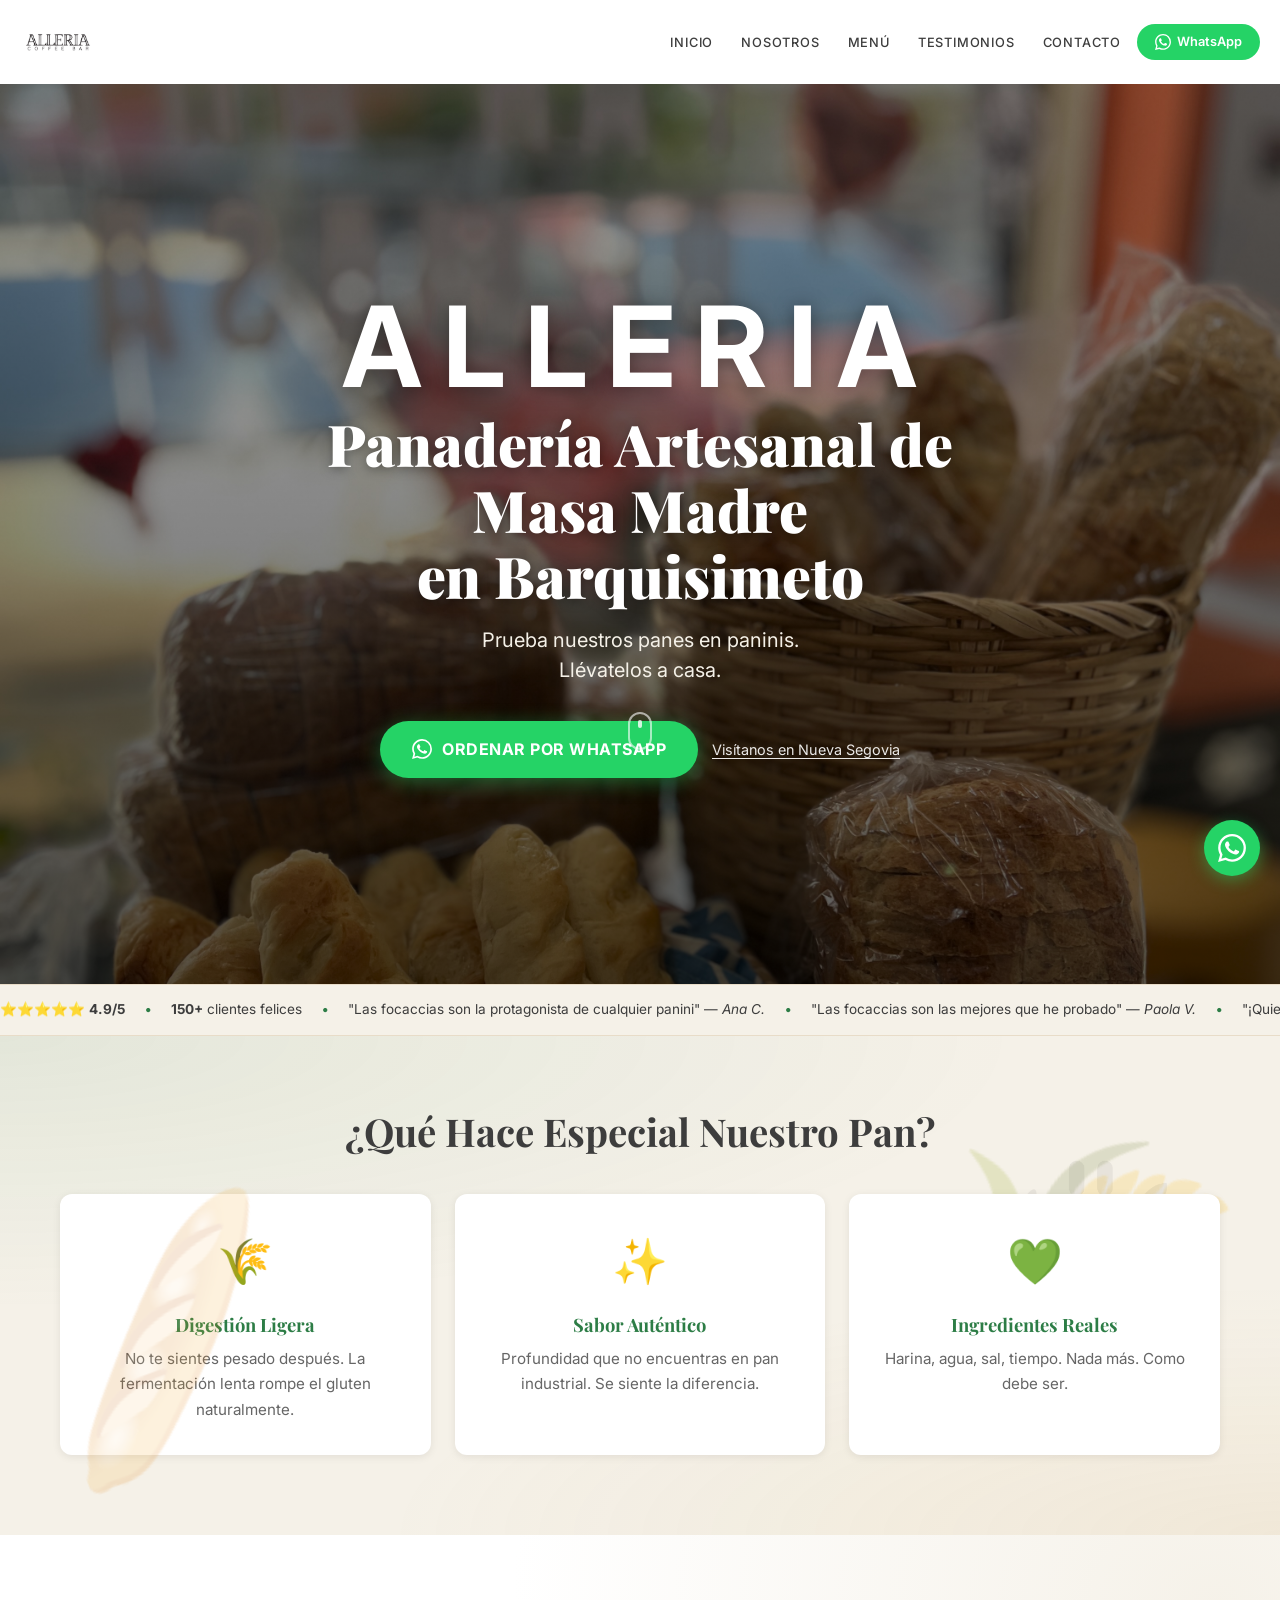
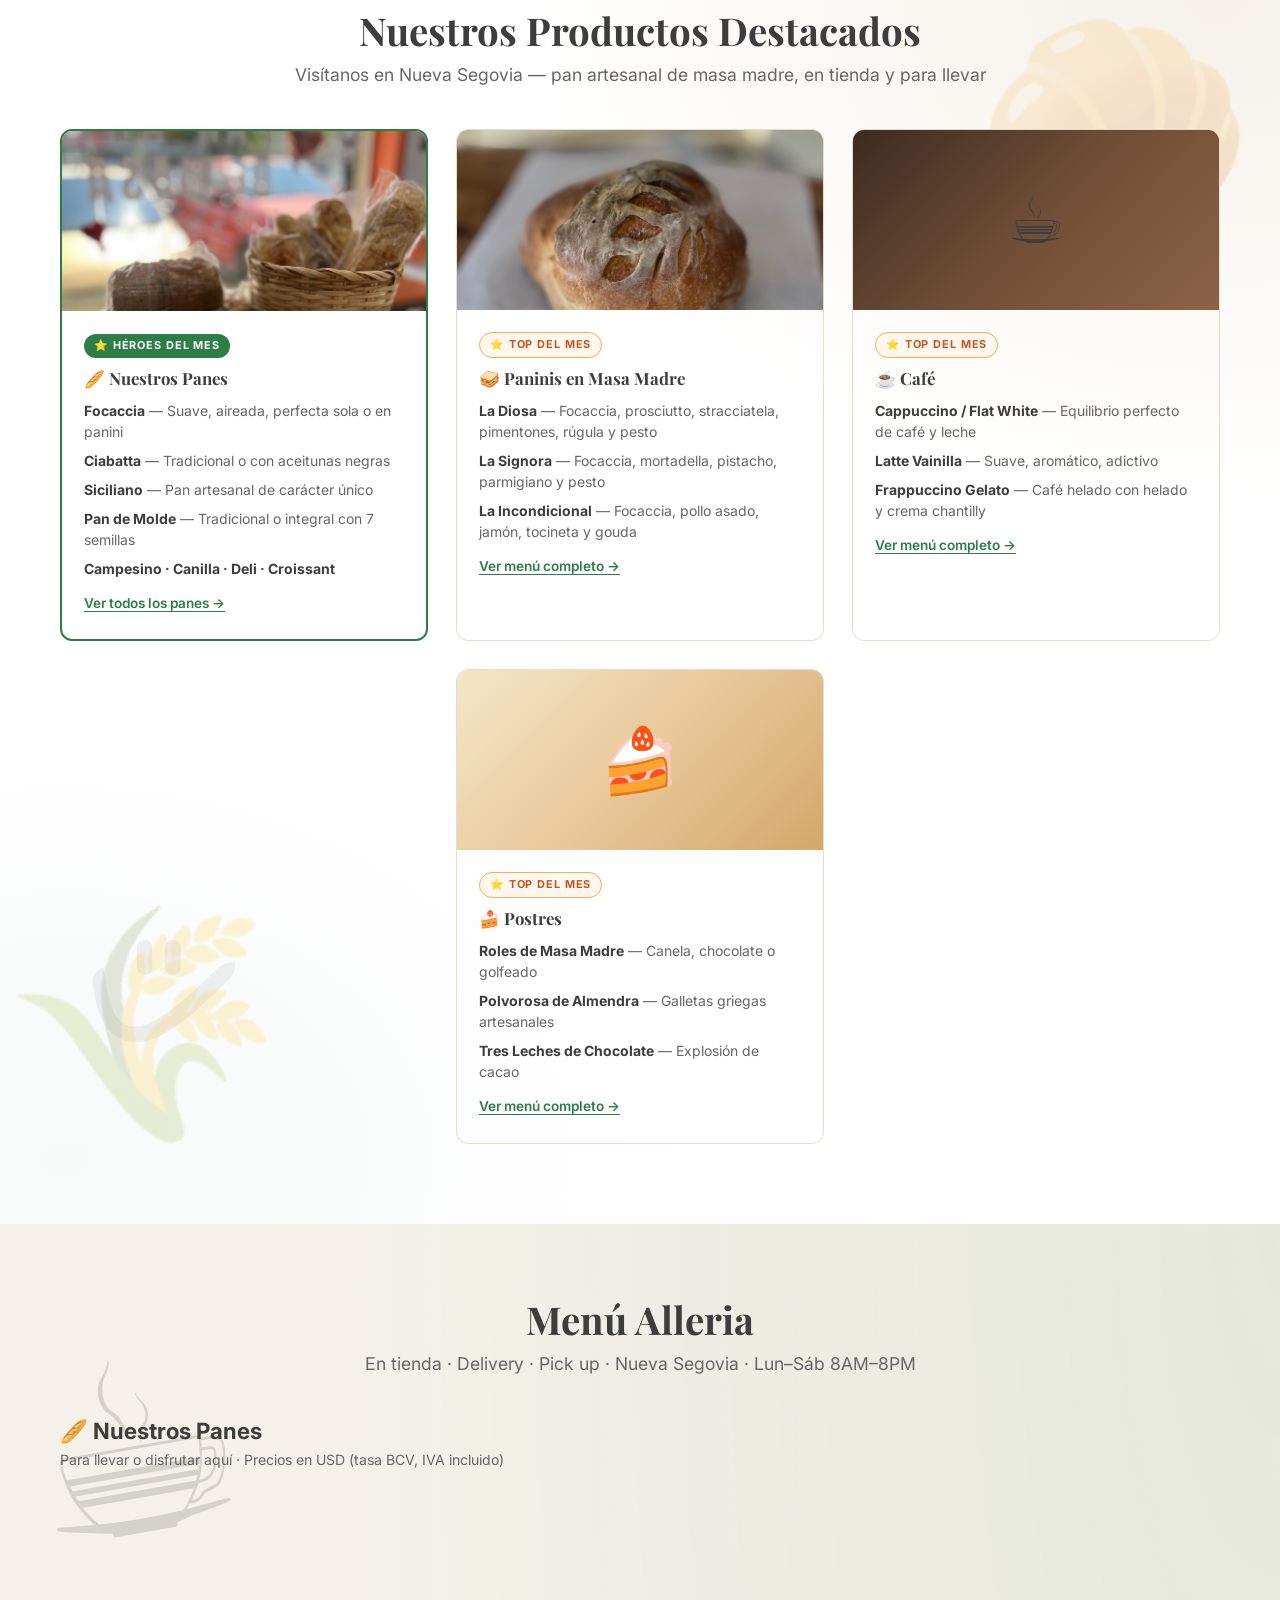
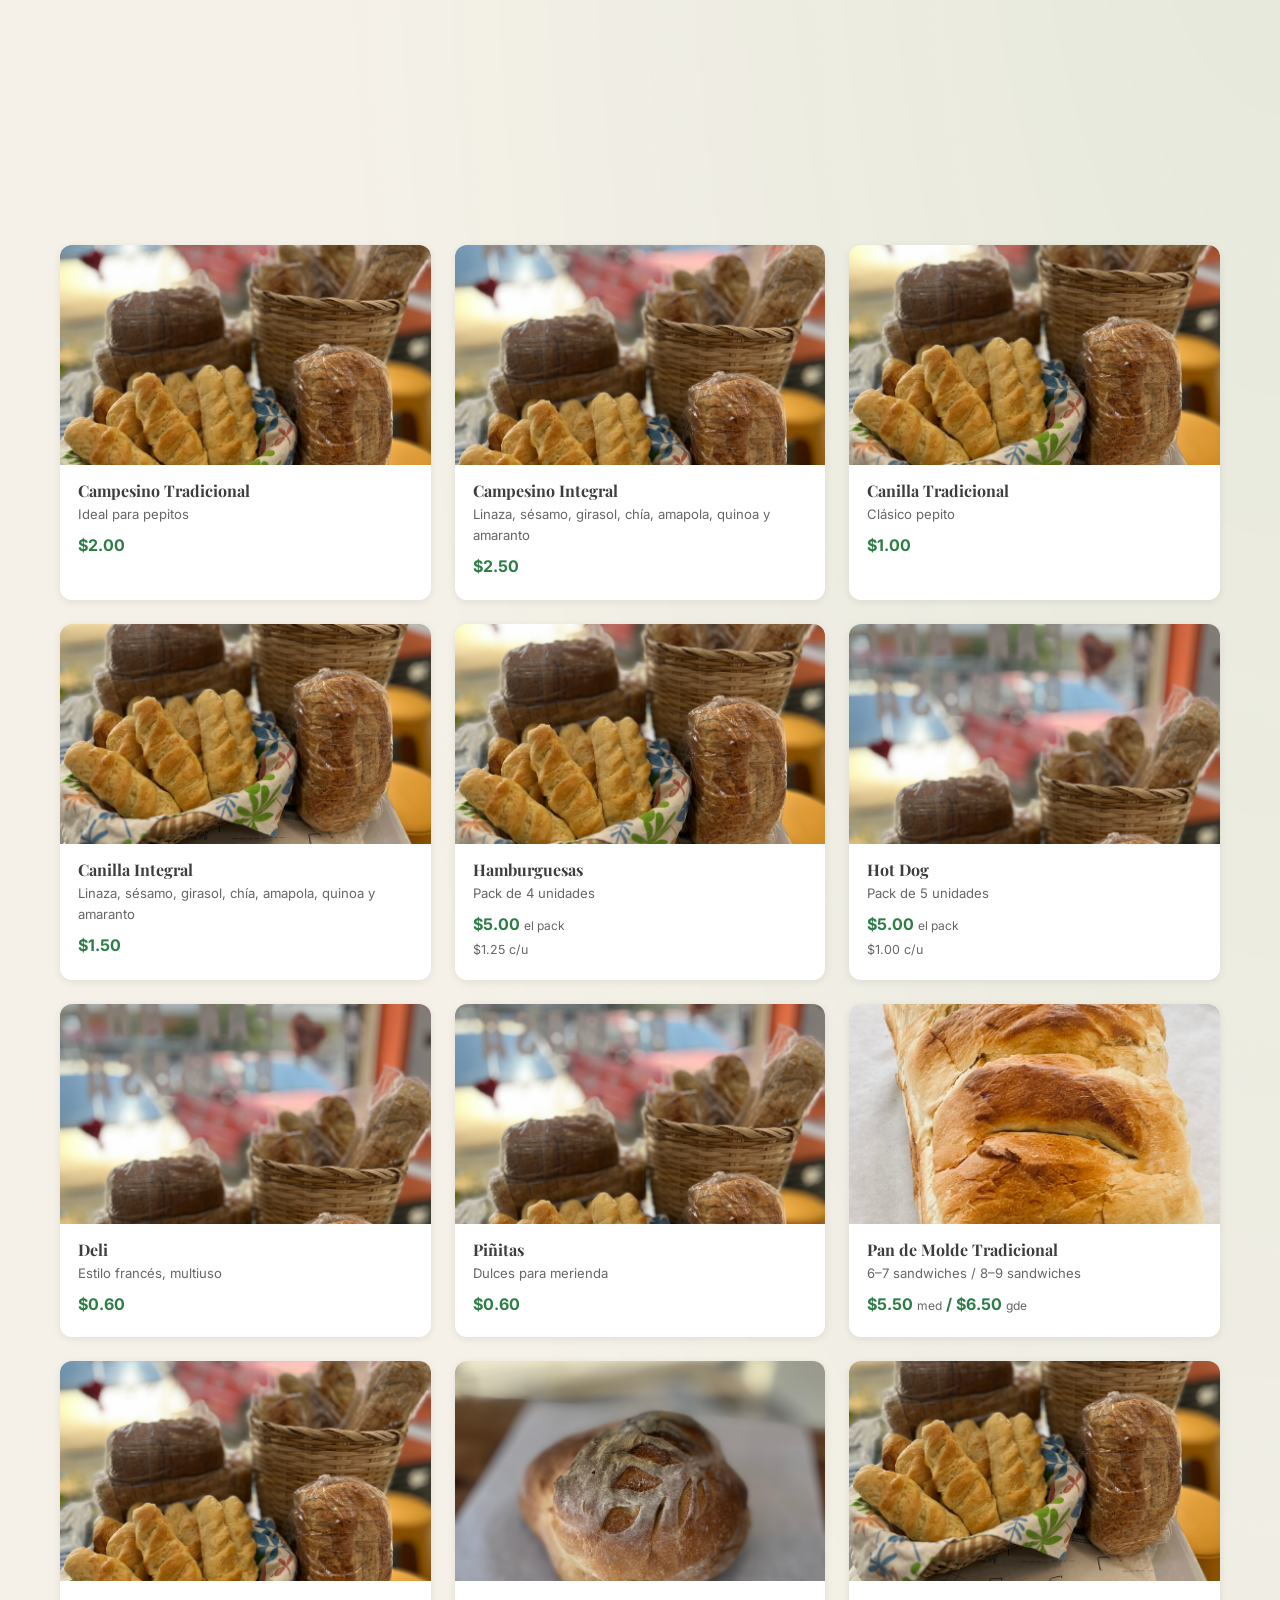
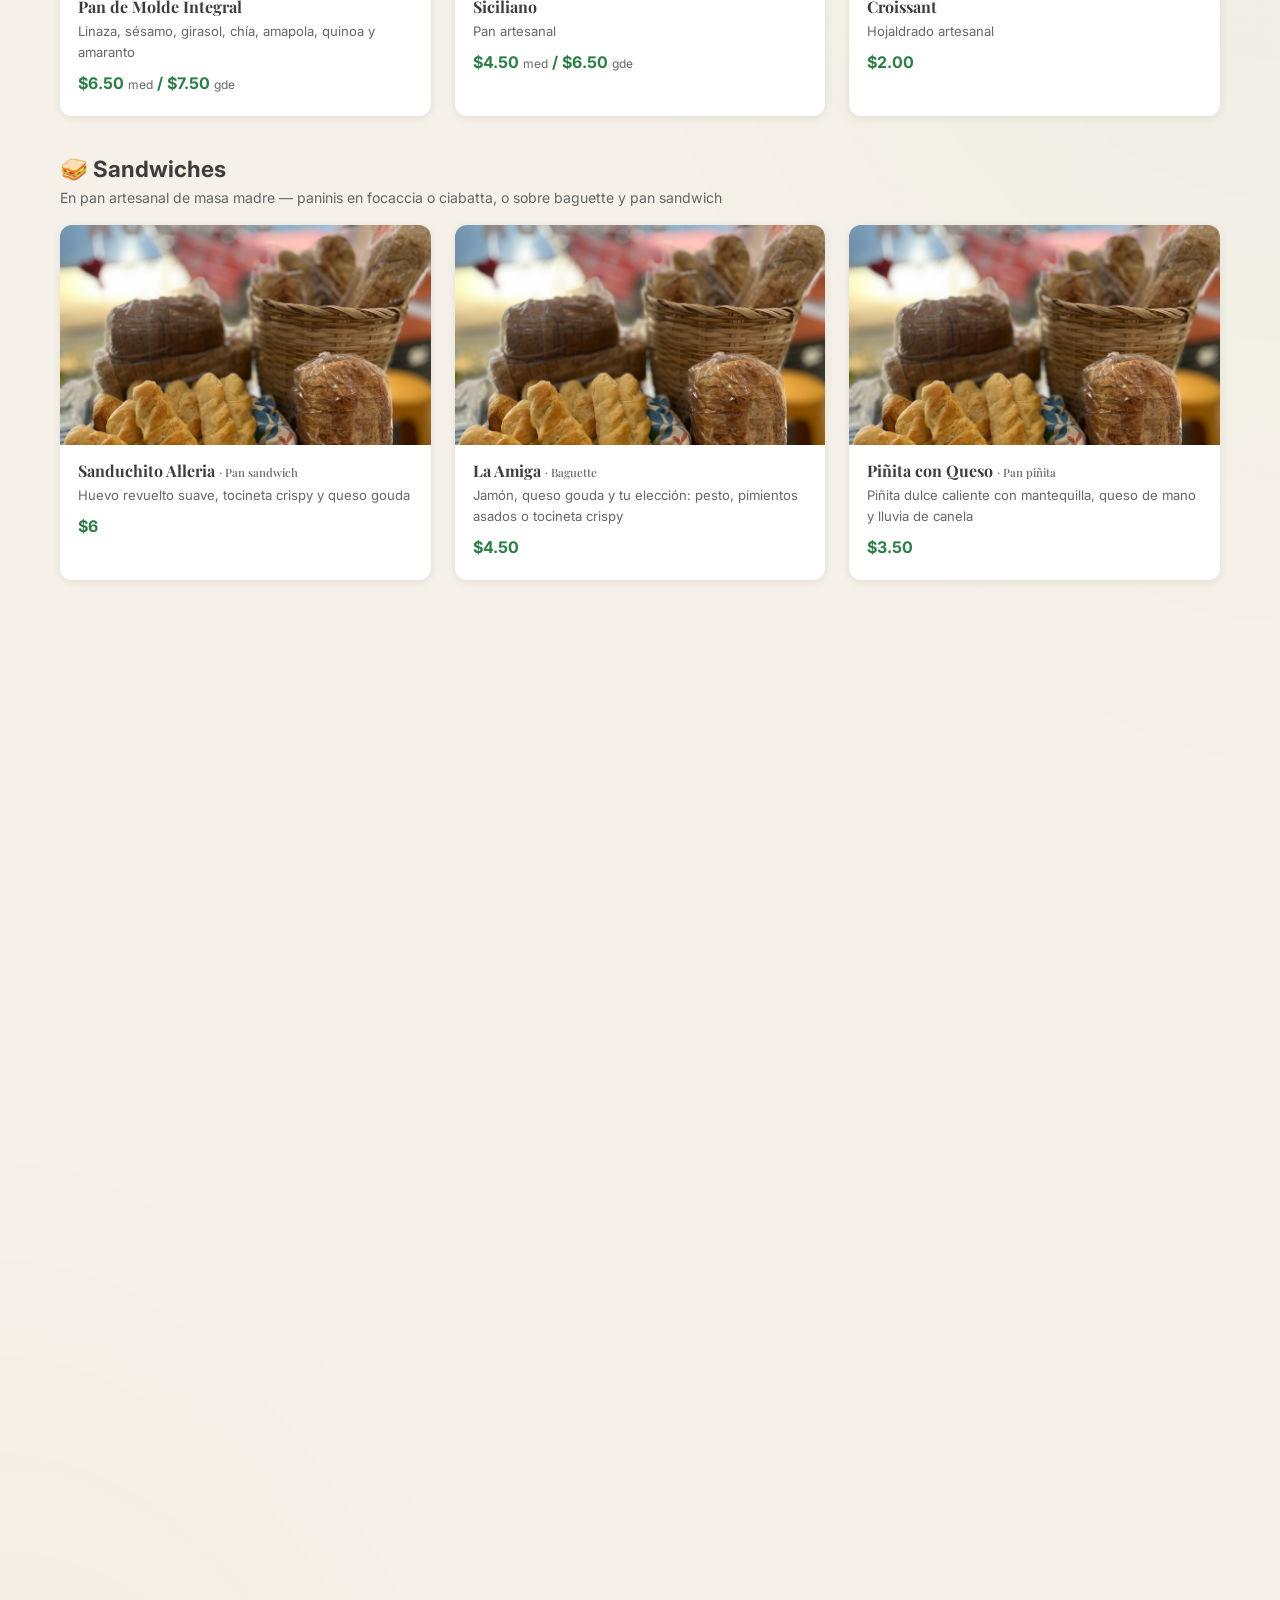
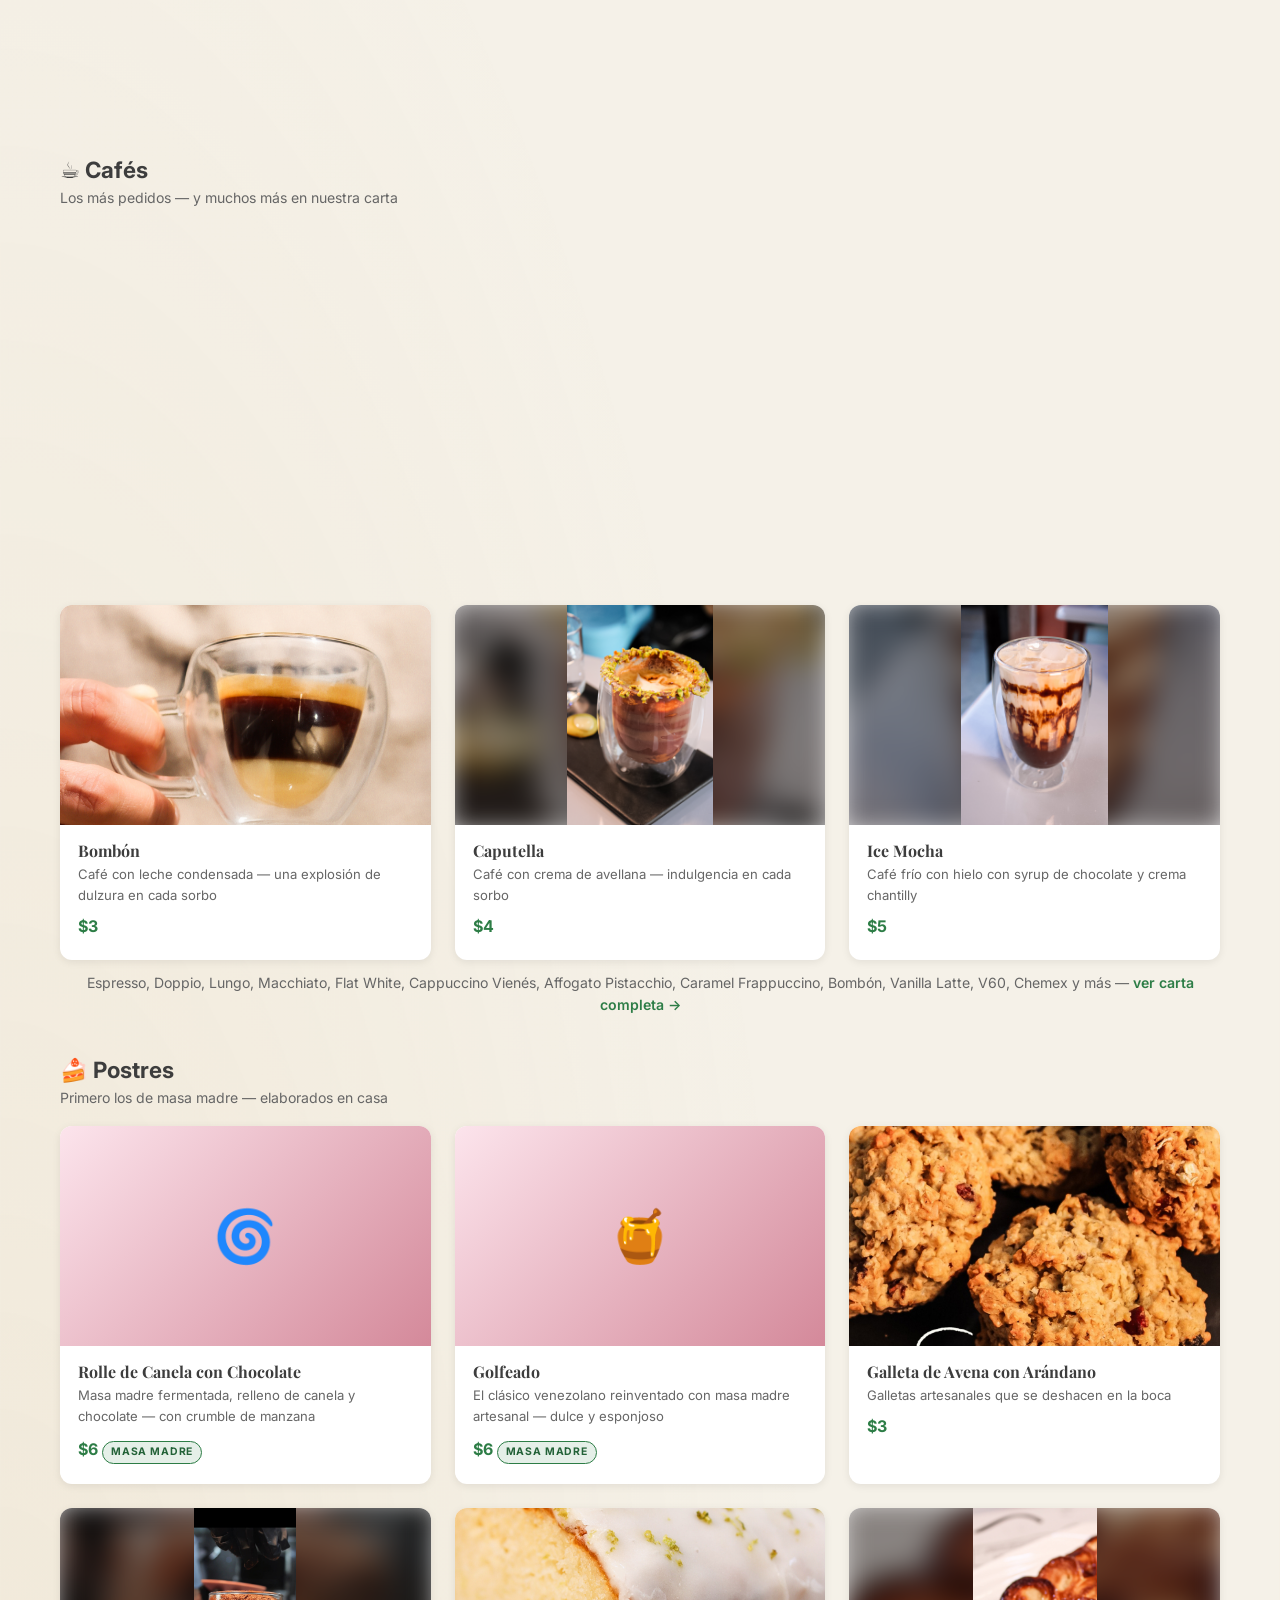
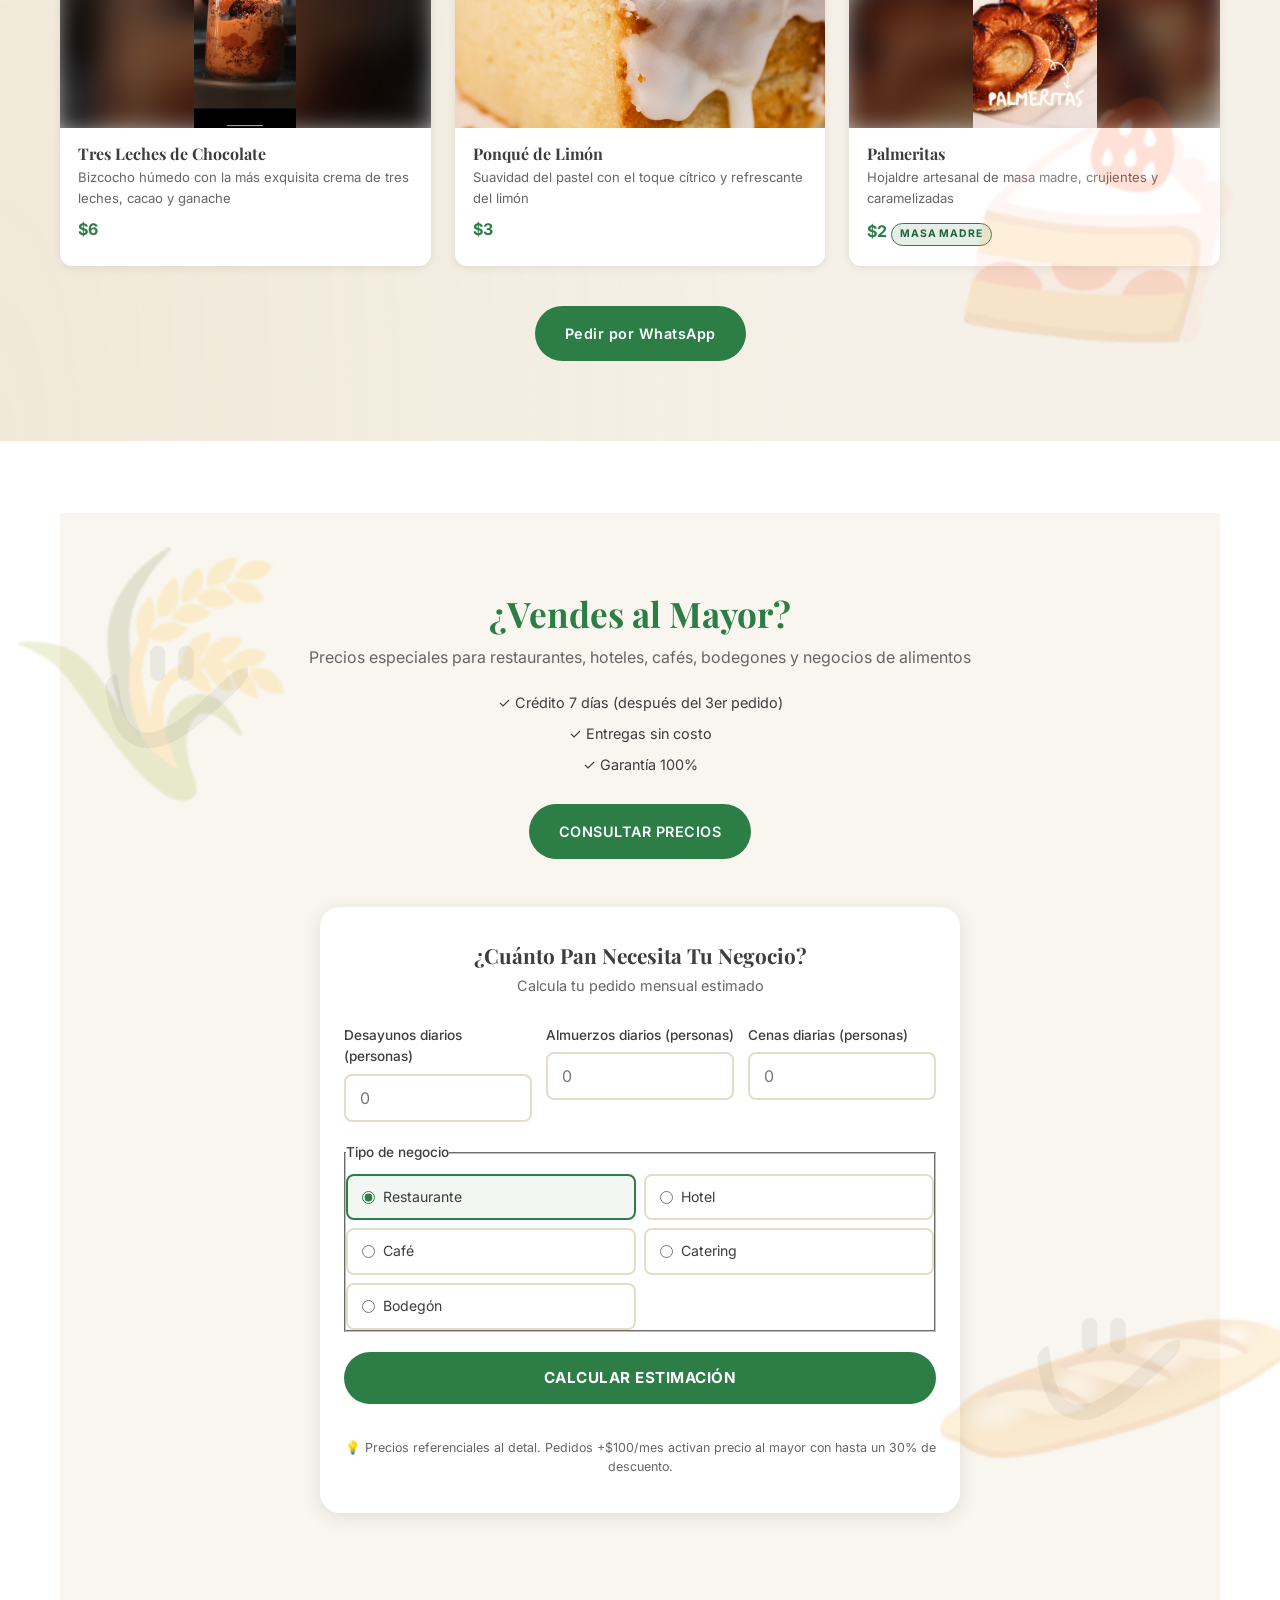
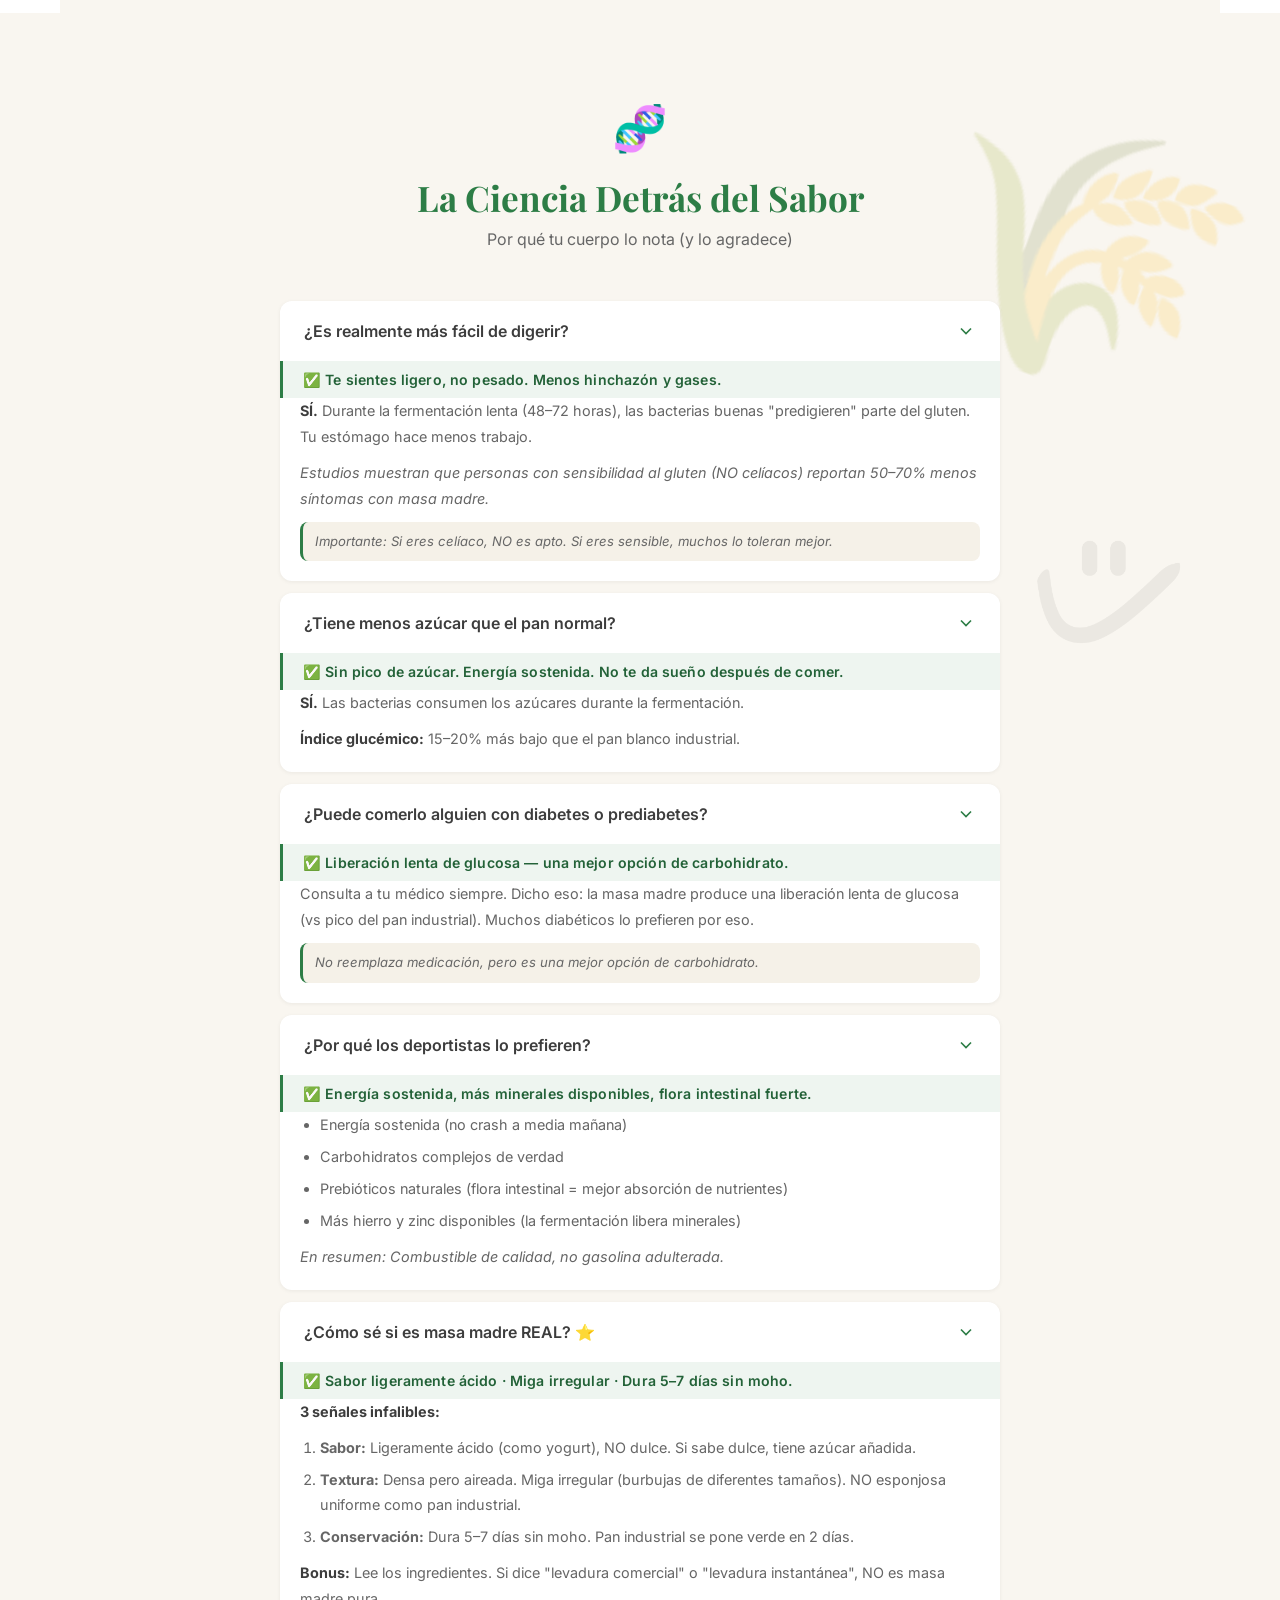
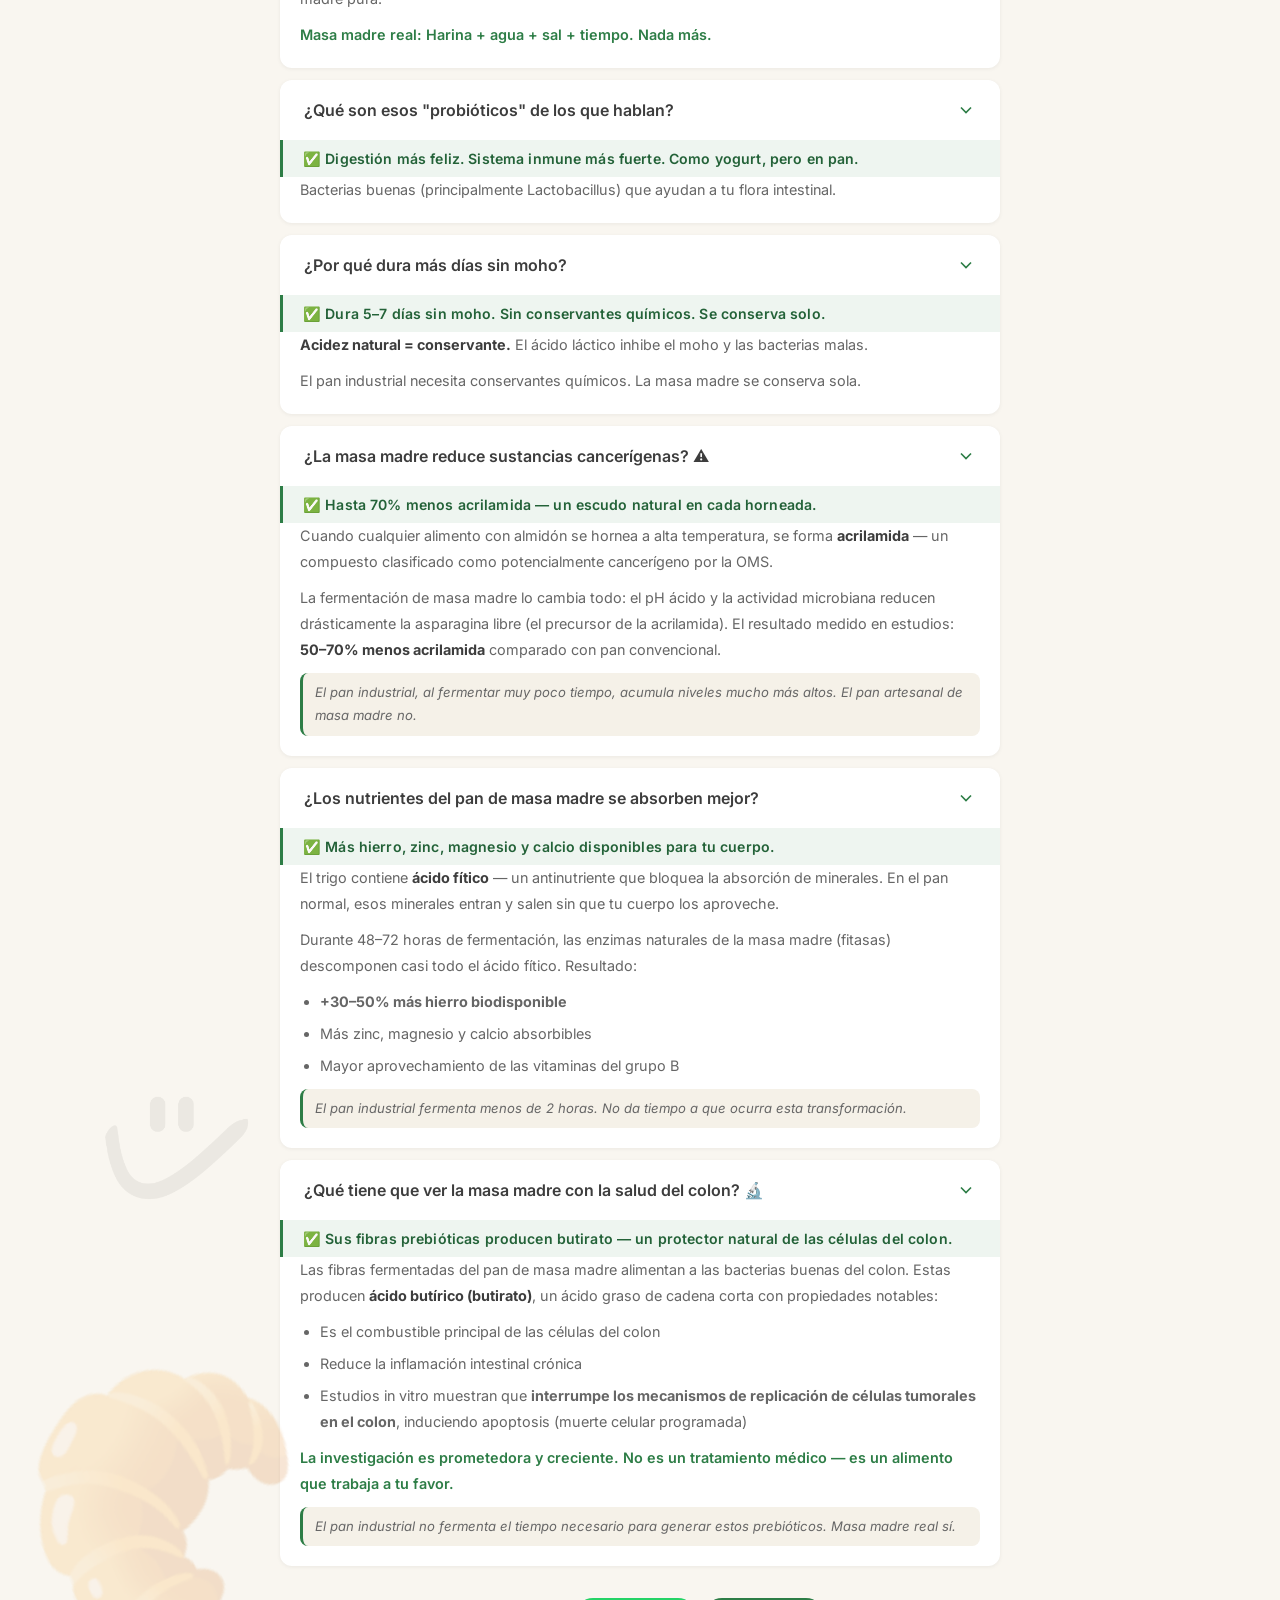
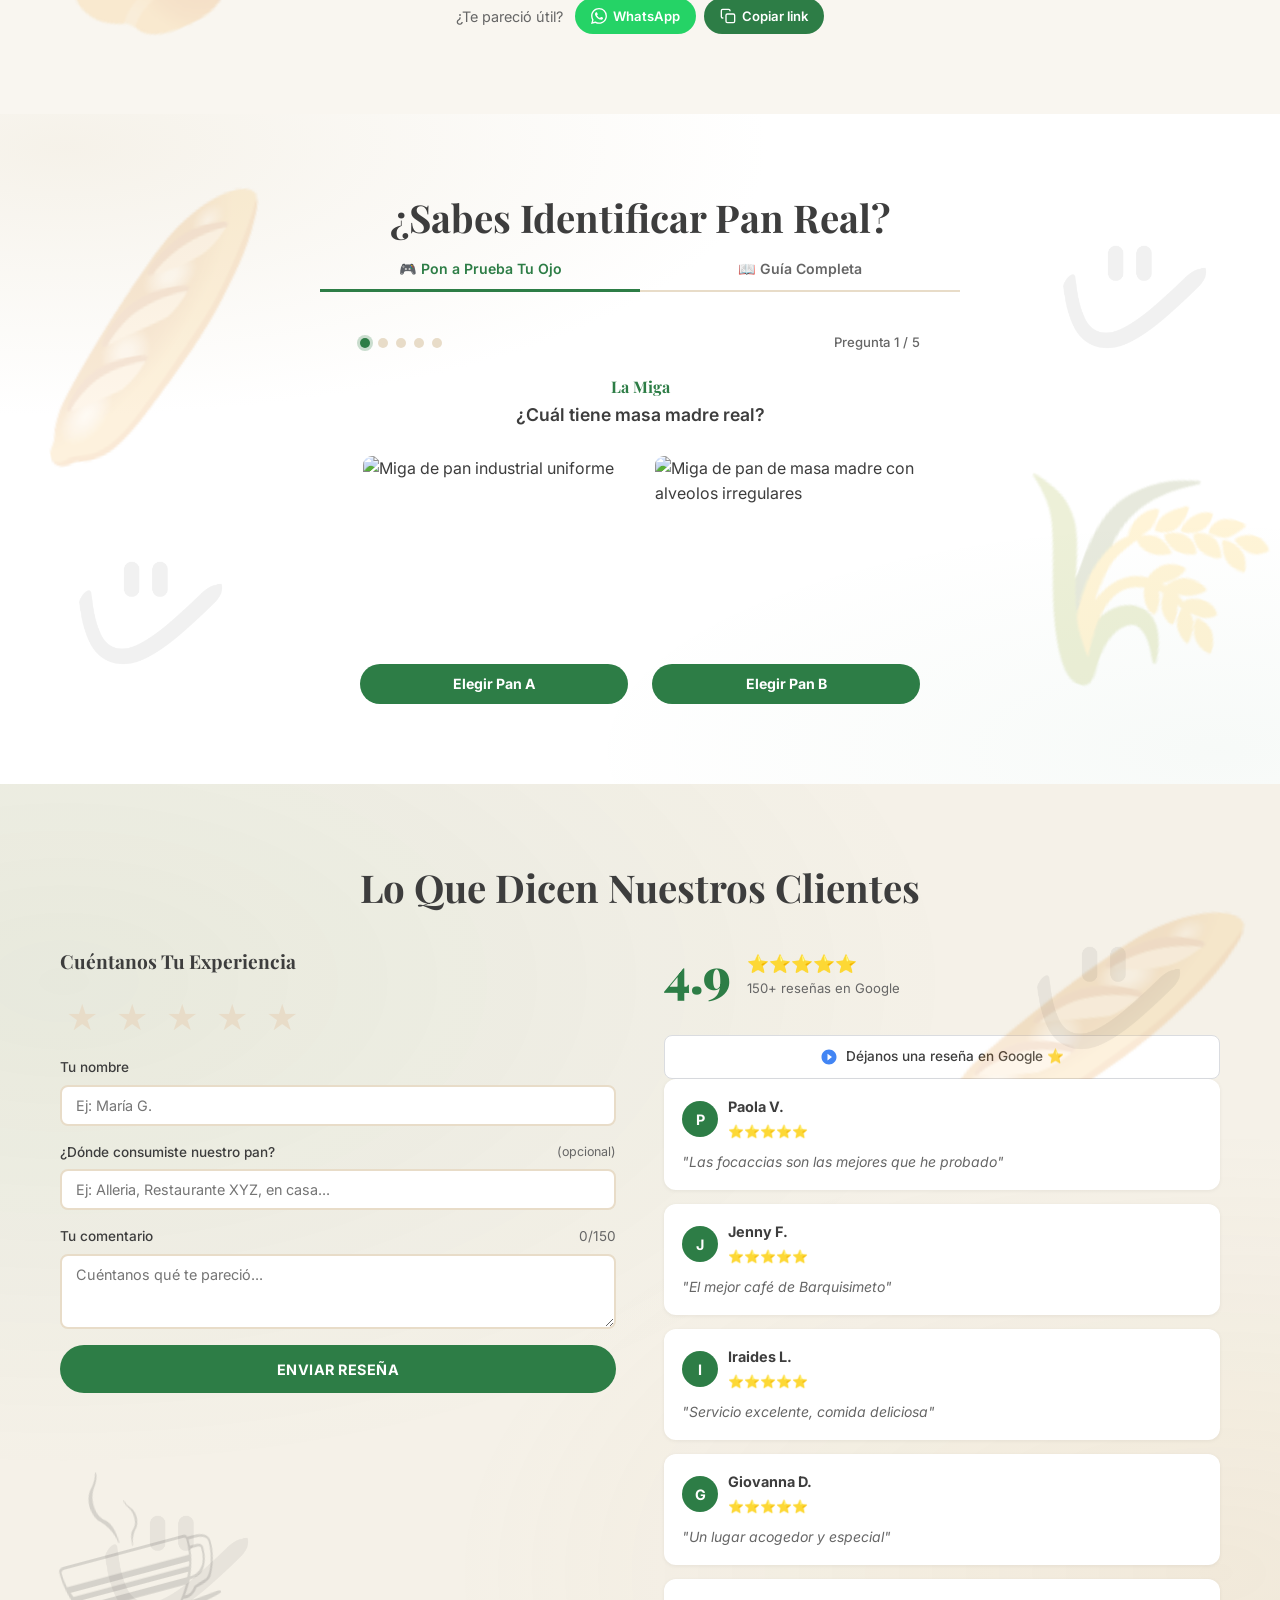
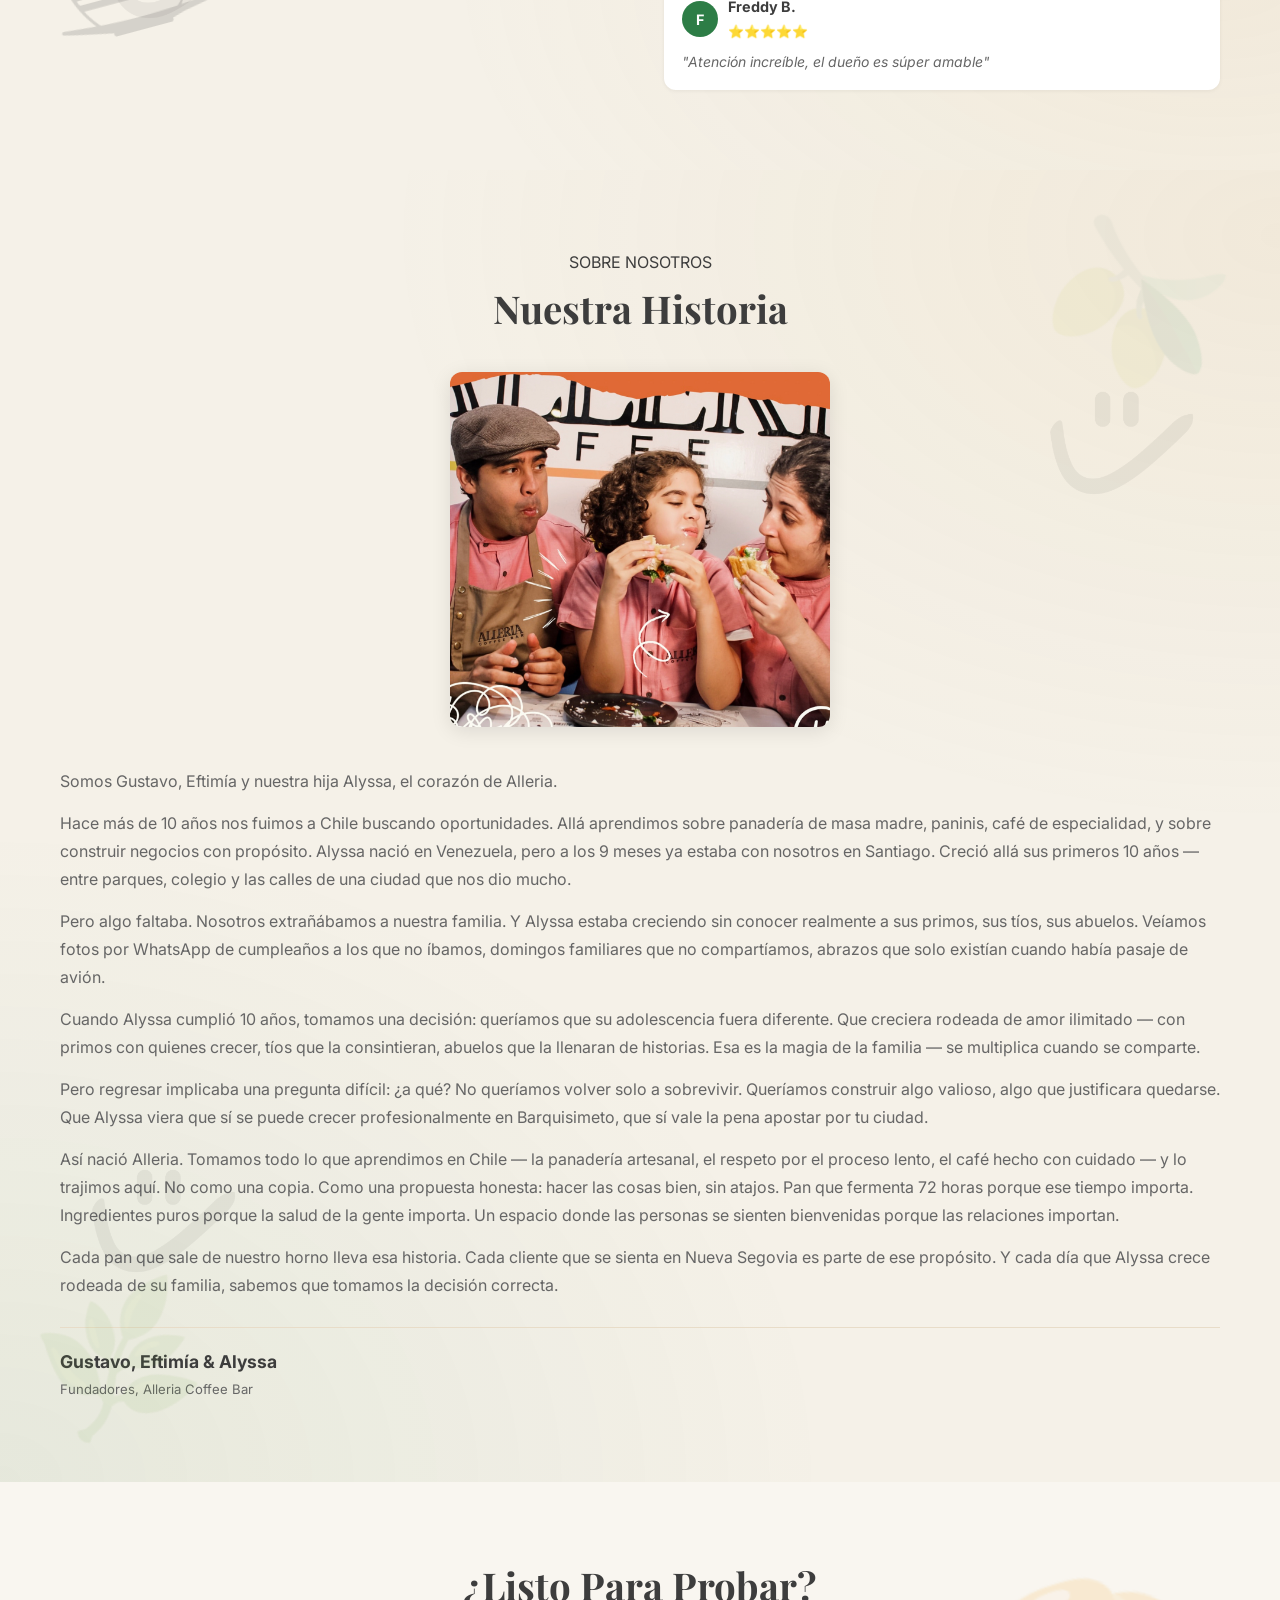
==== commit 3dfcdbb3: "Fotos: blur backdrop en tarjetas — producto completo sin barras laterales" ====
--- a/index.html
+++ b/index.html
@@ -546,8 +546,8 @@
           </article>
 
           <article class="product-card">
-            <div class="product-img-wrap" style="background:#111;">
-              <img src="assets/sandwich-jefa.jpg" alt="La Jefa — panini en focaccia" loading="lazy" style="object-fit:contain;">
+            <div class="product-img-wrap product-img-blur" style="--bg:url('../assets/sandwich-jefa.jpg')">
+              <img src="assets/sandwich-jefa.jpg" alt="La Jefa — panini en focaccia" loading="lazy">
             </div>
             <div class="product-info">
               <h3>La Jefa <span style="font-size:0.72rem;font-weight:500;color:var(--texto-suave);">· Focaccia</span></h3>
@@ -557,8 +557,8 @@
           </article>
 
           <article class="product-card">
-            <div class="product-img-wrap" style="background:#111;">
-              <img src="assets/sandwich-incondicional.jpg" alt="La Incondicional — panini en focaccia o ciabatta" loading="lazy" style="object-fit:contain;">
+            <div class="product-img-wrap product-img-blur" style="--bg:url('../assets/sandwich-incondicional.jpg')">
+              <img src="assets/sandwich-incondicional.jpg" alt="La Incondicional — panini en focaccia o ciabatta" loading="lazy">
             </div>
             <div class="product-info">
               <h3>La Incondicional <span style="font-size:0.72rem;font-weight:500;color:var(--texto-suave);">· Focaccia / Ciabatta</span></h3>
@@ -568,8 +568,8 @@
           </article>
 
           <article class="product-card">
-            <div class="product-img-wrap" style="background:#111;">
-              <img src="assets/sandwich-signora.jpg" alt="La Signora — panini en focaccia" loading="lazy" style="object-fit:contain;">
+            <div class="product-img-wrap product-img-blur" style="--bg:url('../assets/sandwich-signora.jpg')">
+              <img src="assets/sandwich-signora.jpg" alt="La Signora — panini en focaccia" loading="lazy">
             </div>
             <div class="product-info">
               <h3>La Signora <span style="font-size:0.72rem;font-weight:500;color:var(--texto-suave);">· Focaccia</span></h3>
@@ -579,8 +579,8 @@
           </article>
 
           <article class="product-card">
-            <div class="product-img-wrap" style="background:#111;">
-              <img src="assets/sandwich-diosa.jpg" alt="La Diosa — panini en focaccia" loading="lazy" style="object-fit:contain;">
+            <div class="product-img-wrap product-img-blur" style="--bg:url('../assets/sandwich-diosa.jpg')">
+              <img src="assets/sandwich-diosa.jpg" alt="La Diosa — panini en focaccia" loading="lazy">
             </div>
             <div class="product-info">
               <h3>La Diosa <span style="font-size:0.72rem;font-weight:500;color:var(--texto-suave);">· Focaccia</span></h3>
@@ -590,8 +590,8 @@
           </article>
 
           <article class="product-card">
-            <div class="product-img-wrap" style="background:#2a1a0a;">
-              <img src="assets/sandwich-favorita.jpg" alt="La Favorita — panini en focaccia o ciabatta" loading="lazy" style="object-fit:contain;">
+            <div class="product-img-wrap product-img-blur" style="--bg:url('../assets/sandwich-favorita.jpg')">
+              <img src="assets/sandwich-favorita.jpg" alt="La Favorita — panini en focaccia o ciabatta" loading="lazy">
             </div>
             <div class="product-info">
               <h3>La Favorita <span style="font-size:0.72rem;font-weight:500;color:var(--texto-suave);">· Focaccia / Ciabatta</span></h3>
@@ -601,8 +601,8 @@
           </article>
 
           <article class="product-card">
-            <div class="product-img-wrap" style="background:#111;">
-              <img src="assets/sandwich-greta.jpg" alt="La Greta — panini en focaccia o ciabatta" loading="lazy" style="object-fit:contain;">
+            <div class="product-img-wrap product-img-blur" style="--bg:url('../assets/sandwich-greta.jpg')">
+              <img src="assets/sandwich-greta.jpg" alt="La Greta — panini en focaccia o ciabatta" loading="lazy">
             </div>
             <div class="product-info">
               <h3>La Greta <span style="font-size:0.72rem;font-weight:500;color:var(--texto-suave);">· Focaccia / Ciabatta</span></h3>
@@ -629,8 +629,8 @@
         <p class="menu-cat-sub">Los más pedidos — y muchos más en nuestra carta</p>
         <div class="products-grid">
           <article class="product-card">
-            <div class="product-img-wrap" style="background:#d4c4a8;">
-              <img src="assets/cafe-espresso.jpg" alt="Espresso Alleria" loading="lazy" style="object-fit:contain;">
+            <div class="product-img-wrap product-img-blur" style="--bg:url('../assets/cafe-espresso.jpg')">
+              <img src="assets/cafe-espresso.jpg" alt="Espresso Alleria" loading="lazy">
             </div>
             <div class="product-info">
               <h3>Espresso</h3>
@@ -649,8 +649,8 @@
             </div>
           </article>
           <article class="product-card">
-            <div class="product-img-wrap" style="background:#c8a870;">
-              <img src="assets/cafe-cappuccino-vienes.jpg" alt="Cappuccino Vienés Alleria" loading="lazy" style="object-fit:contain;">
+            <div class="product-img-wrap product-img-blur" style="--bg:url('../assets/cafe-cappuccino-vienes.jpg')">
+              <img src="assets/cafe-cappuccino-vienes.jpg" alt="Cappuccino Vienés Alleria" loading="lazy">
             </div>
             <div class="product-info">
               <h3>Cappuccino Vienés</h3>
@@ -669,8 +669,8 @@
             </div>
           </article>
           <article class="product-card">
-            <div class="product-img-wrap" style="background:#1a1a2e;">
-              <img src="assets/cafe-caputella.jpg" alt="Caputella Alleria" loading="lazy" style="object-fit:contain;">
+            <div class="product-img-wrap product-img-blur" style="--bg:url('../assets/cafe-caputella.jpg')">
+              <img src="assets/cafe-caputella.jpg" alt="Caputella Alleria" loading="lazy">
             </div>
             <div class="product-info">
               <h3>Caputella</h3>
@@ -679,7 +679,7 @@
             </div>
           </article>
           <article class="product-card">
-            <div class="product-img-wrap">
+            <div class="product-img-wrap product-img-blur" style="--bg:url('../assets/cafe-ice-mocha.jpg')">
               <img src="assets/cafe-ice-mocha.jpg" alt="Ice Mocha Alleria" loading="lazy">
             </div>
             <div class="product-info">
@@ -731,8 +731,8 @@
             </div>
           </article>
           <article class="product-card">
-            <div class="product-img-wrap">
-              <img src="assets/postre-3leches.jpg" alt="Tres Leches de Chocolate" loading="lazy" style="object-fit:contain;">
+            <div class="product-img-wrap product-img-blur" style="--bg:url('../assets/postre-3leches.jpg')">
+              <img src="assets/postre-3leches.jpg" alt="Tres Leches de Chocolate" loading="lazy">
             </div>
             <div class="product-info">
               <h3>Tres Leches de Chocolate</h3>
@@ -751,8 +751,8 @@
             </div>
           </article>
           <article class="product-card">
-            <div class="product-img-wrap">
-              <img src="assets/postre-palmeritas.jpg" alt="Palmeritas de Masa Madre" loading="lazy" style="object-fit:contain;">
+            <div class="product-img-wrap product-img-blur" style="--bg:url('../assets/postre-palmeritas.jpg')">
+              <img src="assets/postre-palmeritas.jpg" alt="Palmeritas de Masa Madre" loading="lazy">
             </div>
             <div class="product-info">
               <h3>Palmeritas</h3>
--- a/css/styles.css
+++ b/css/styles.css
@@ -652,6 +652,7 @@
   height: 200px;
   overflow: hidden;
   background: var(--crema);
+  position: relative;
 }
 .product-img-wrap img {
   width: 100%;
@@ -660,6 +661,24 @@
   transition: transform 0.5s ease;
 }
 .product-card:hover .product-img-wrap img { transform: scale(1.06); }
+
+/* Blur backdrop: fondo desenfocado para fotos con barras laterales */
+.product-img-blur {
+  background: none !important;
+}
+.product-img-blur::before {
+  content: '';
+  position: absolute;
+  inset: -8px;
+  background: var(--bg) center / cover;
+  filter: blur(14px) brightness(0.55) saturate(0.7);
+  z-index: 0;
+}
+.product-img-blur img {
+  object-fit: contain !important;
+  position: relative;
+  z-index: 1;
+}
 
 .product-info {
   padding: 16px 18px 20px;
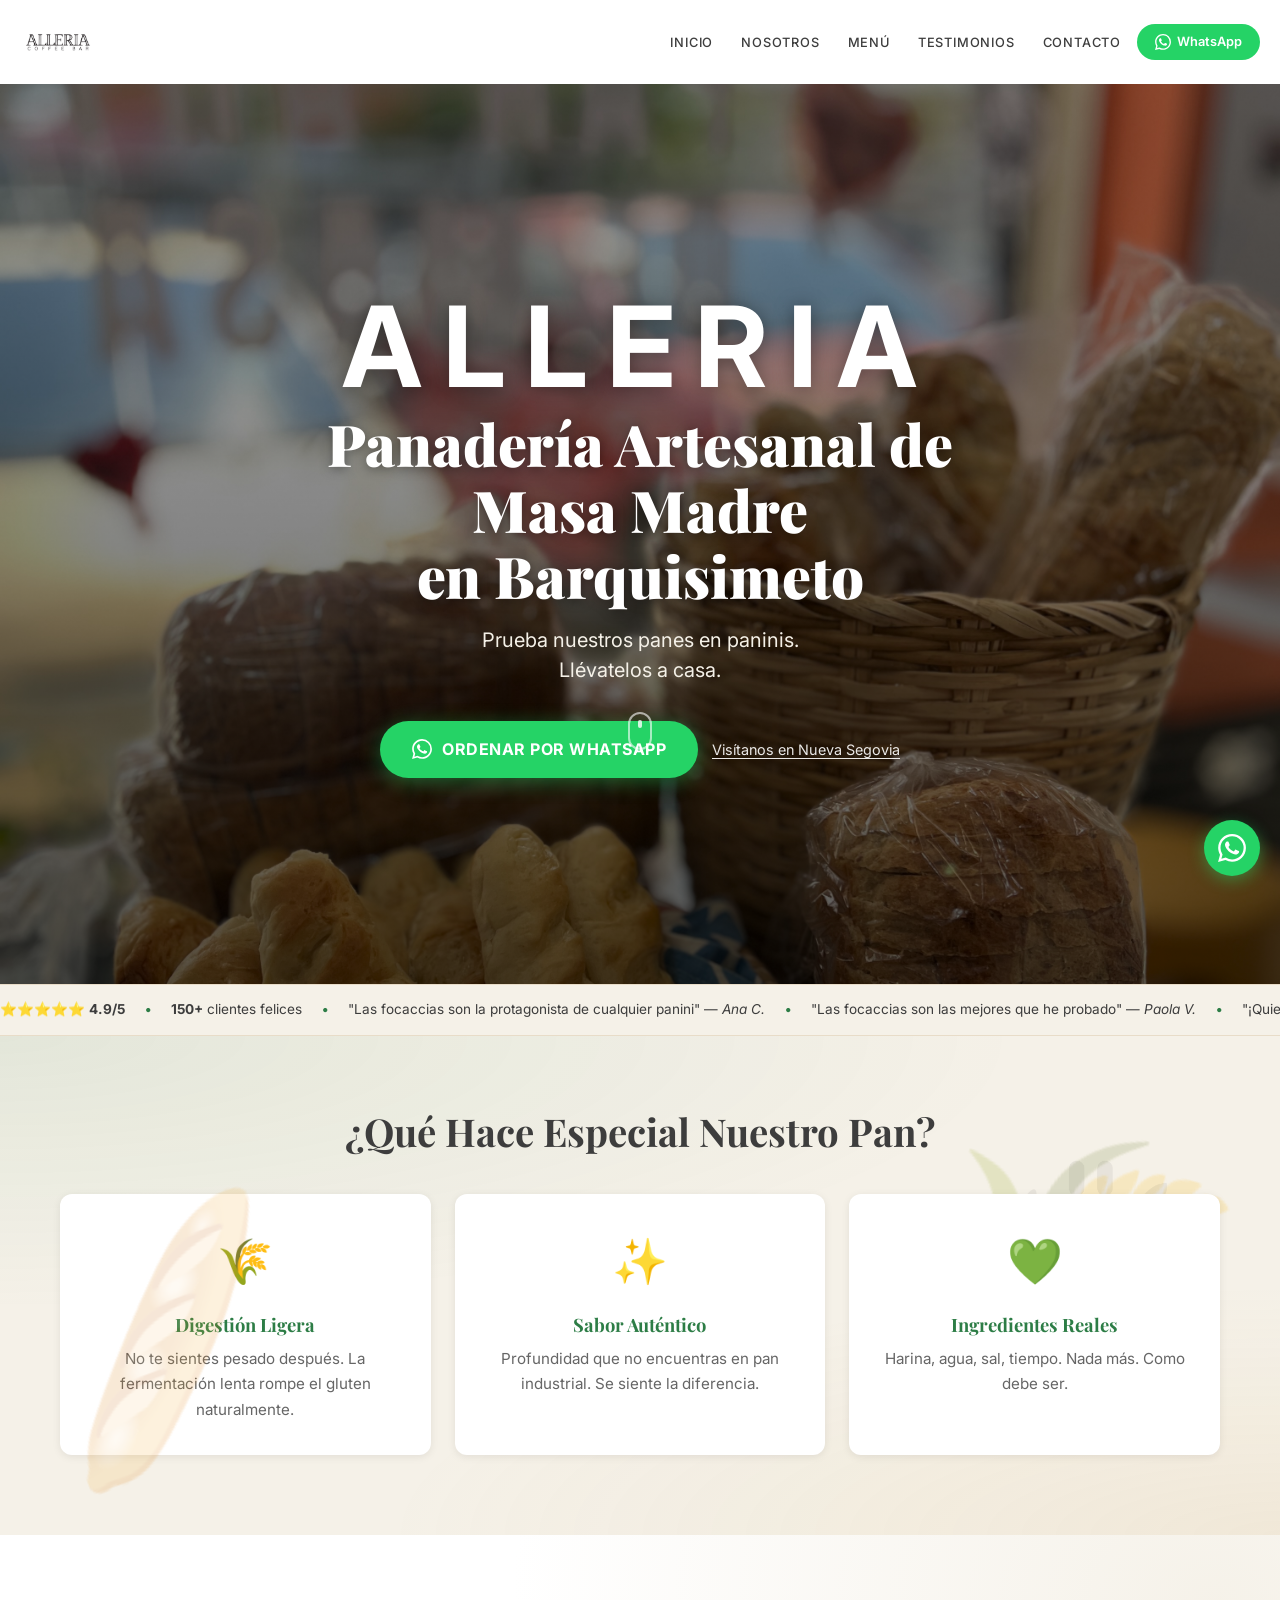
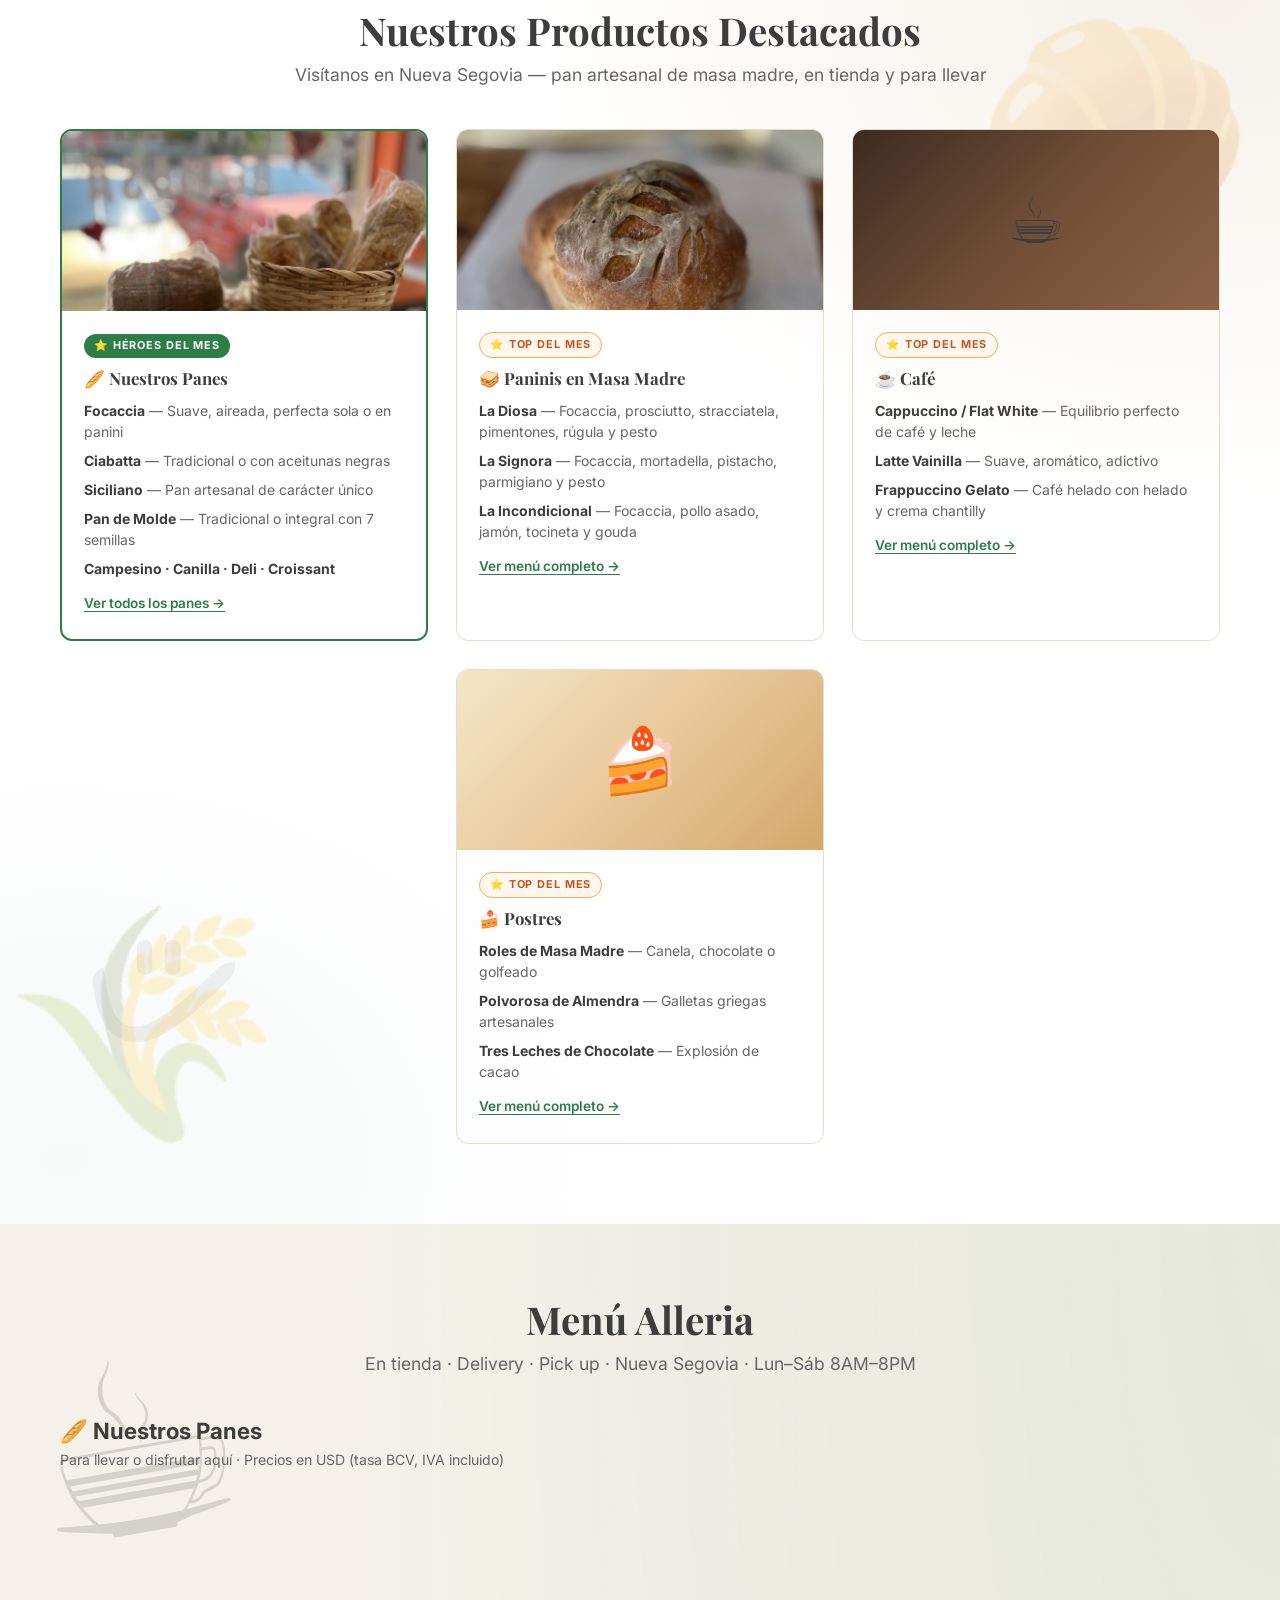
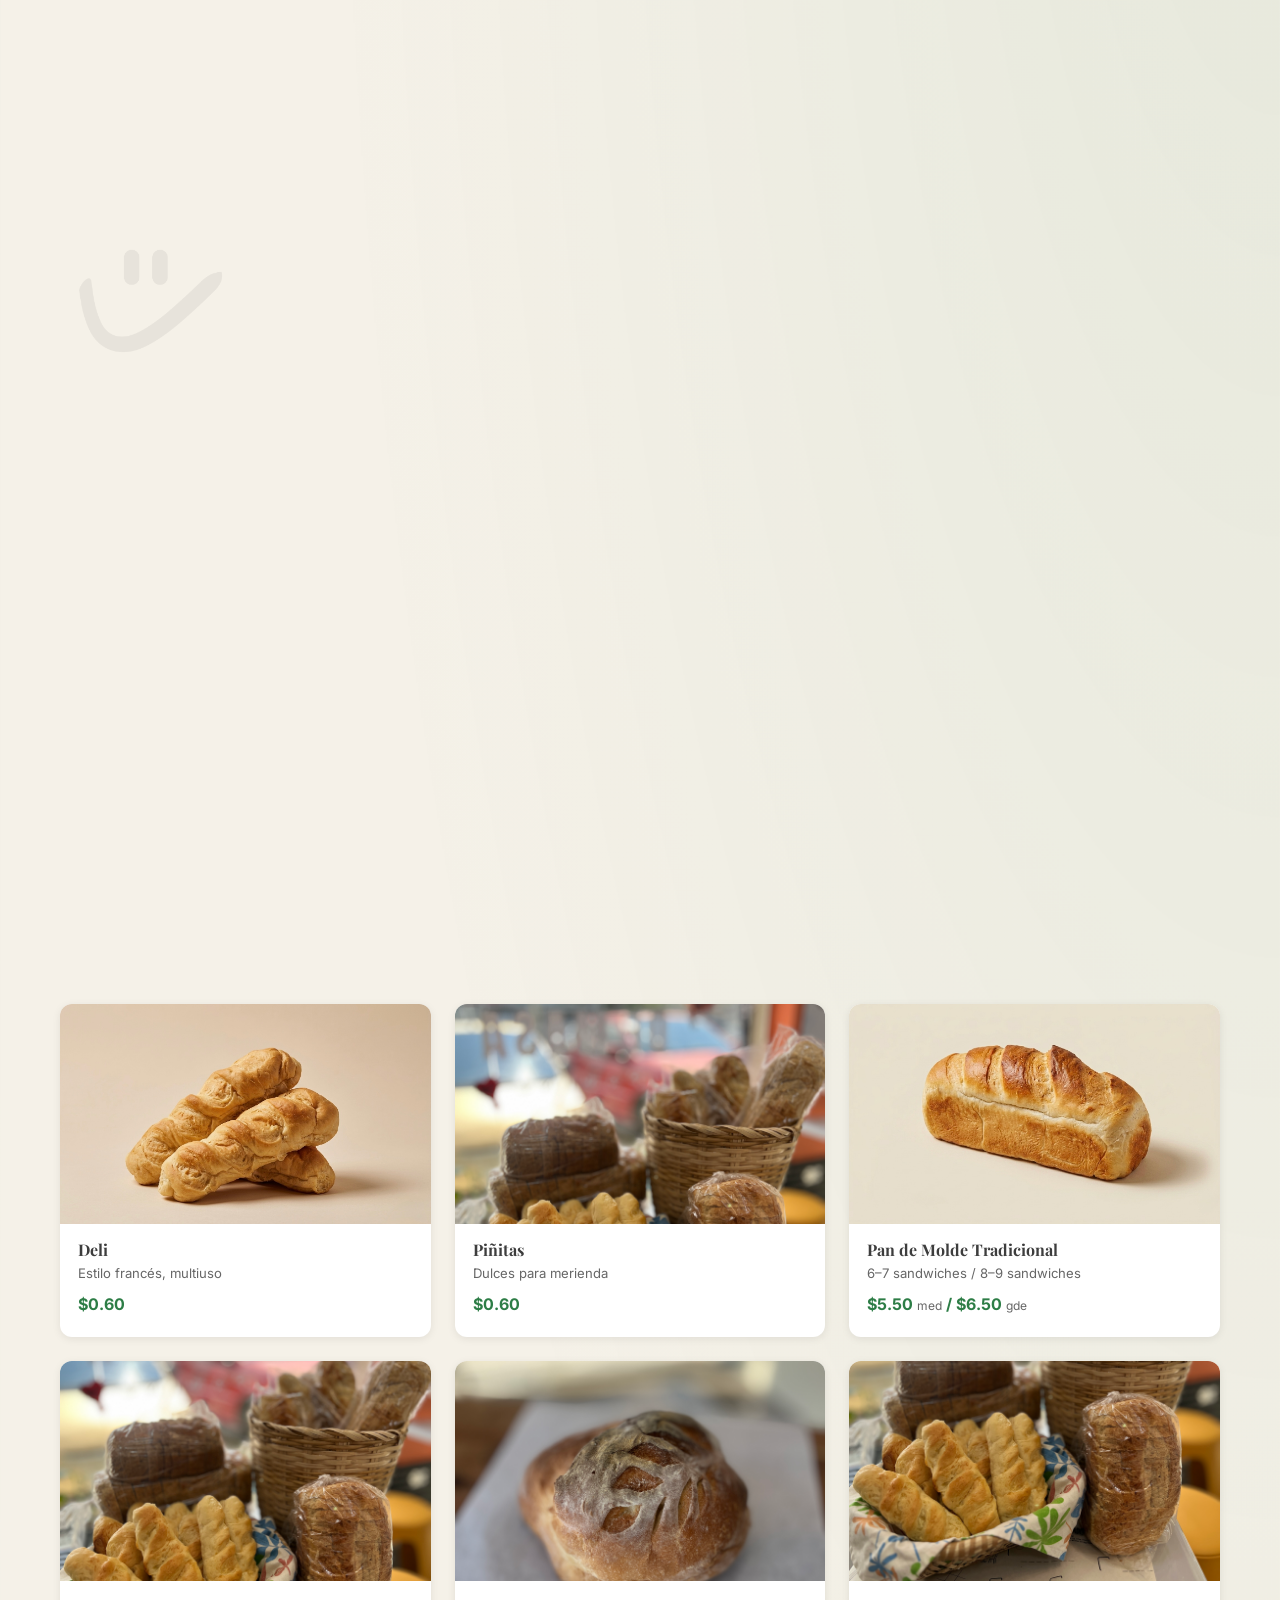
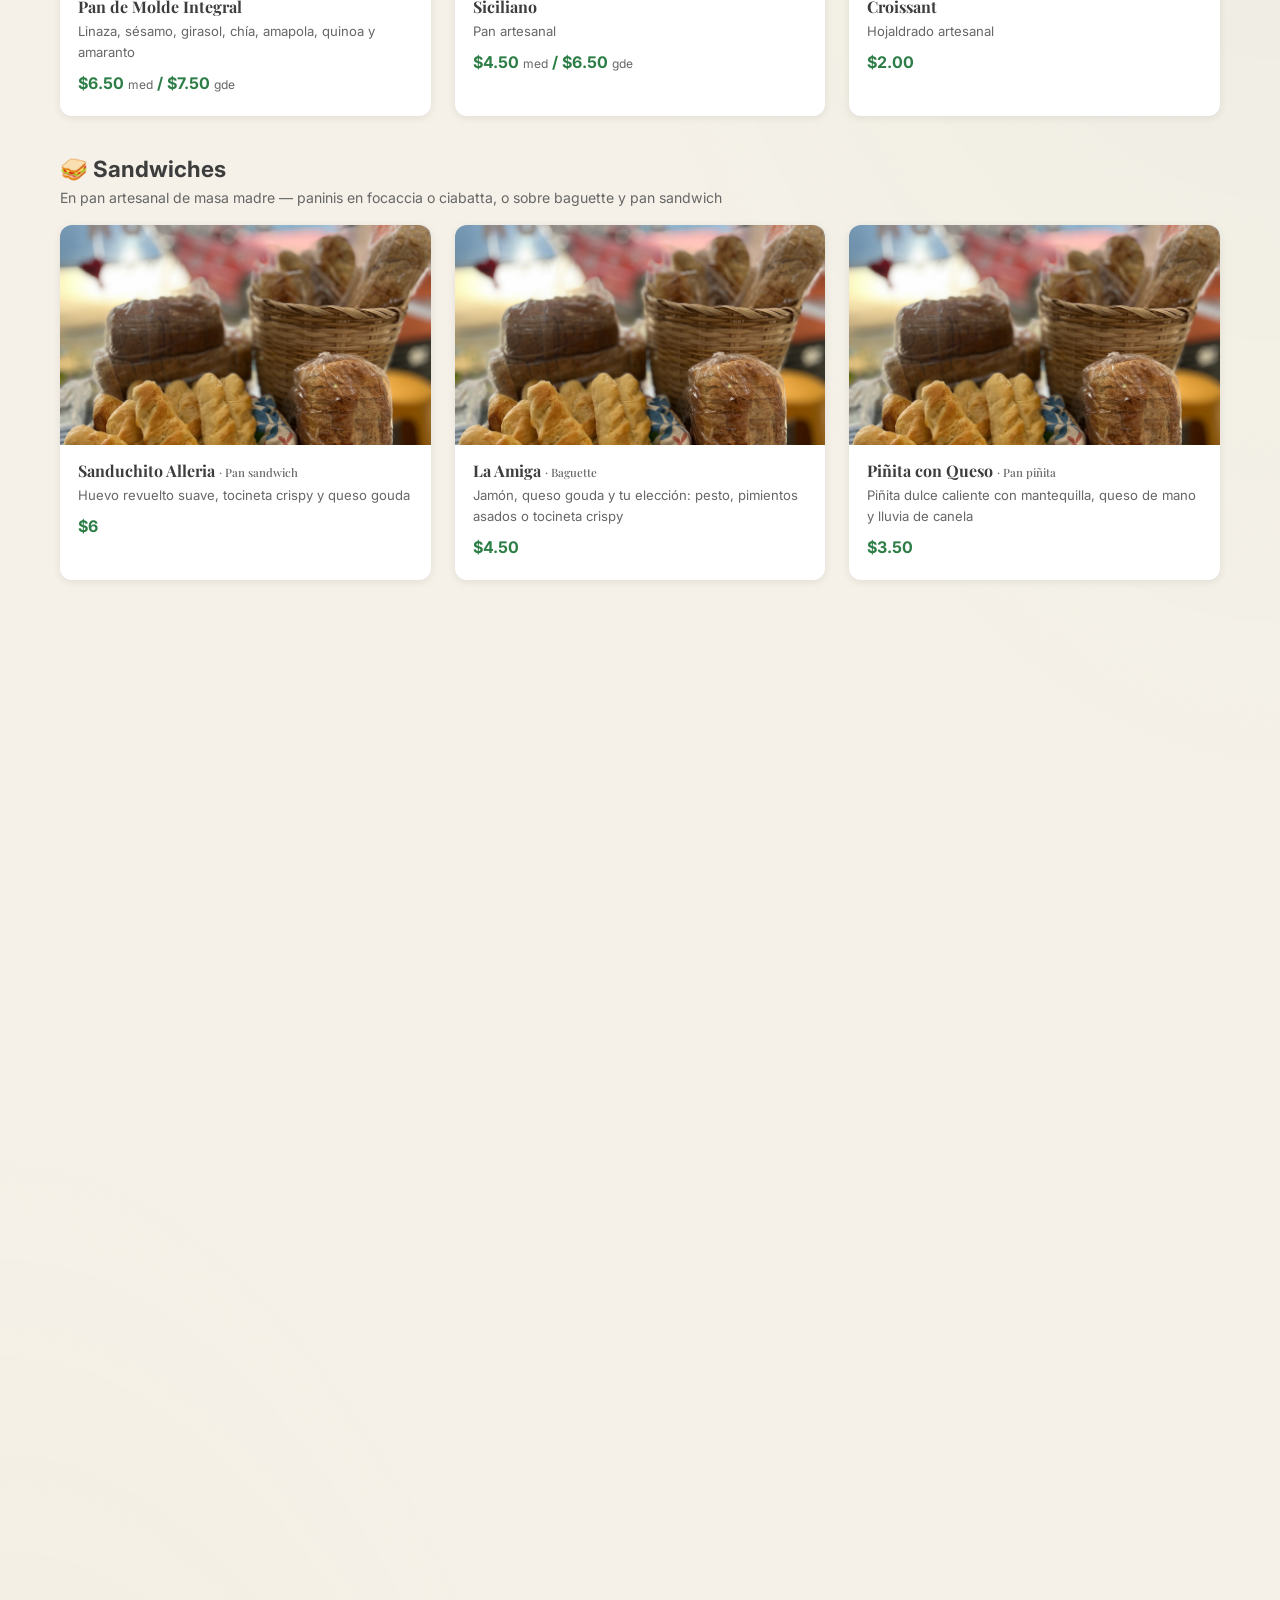
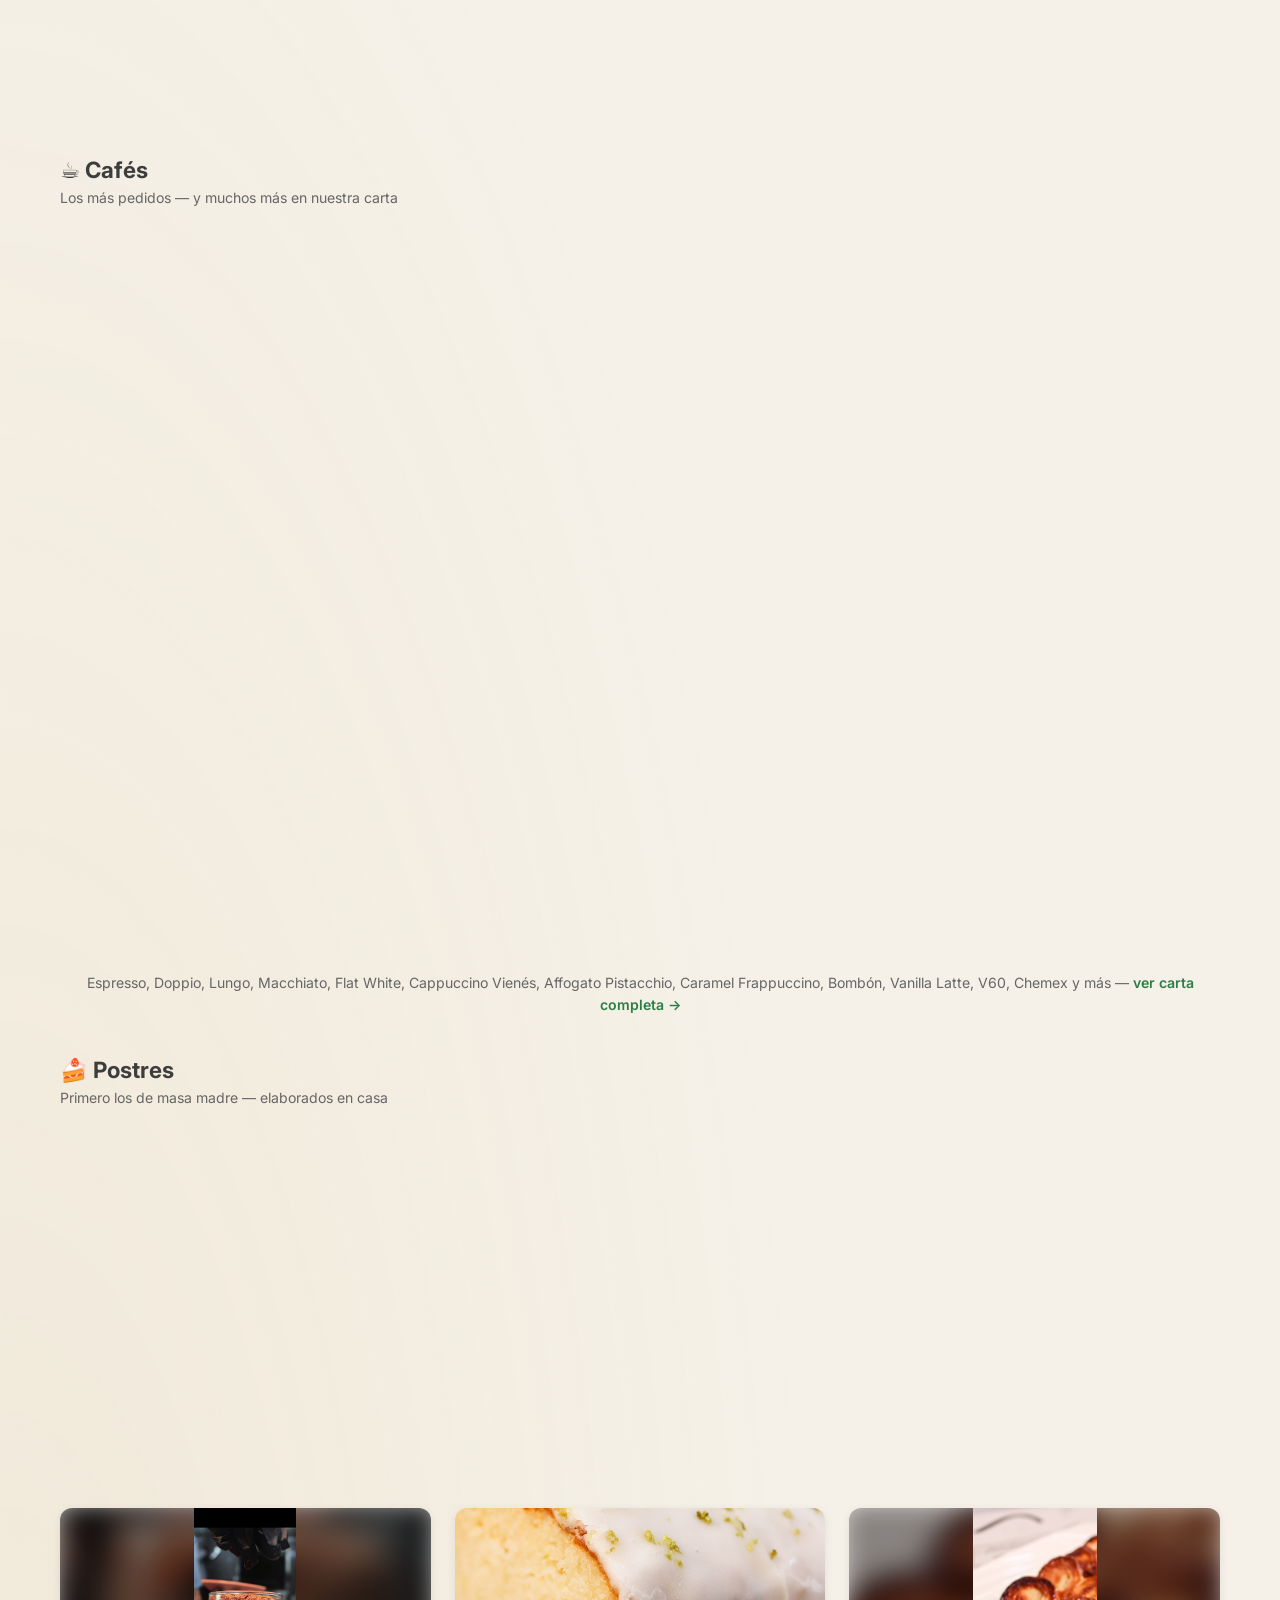
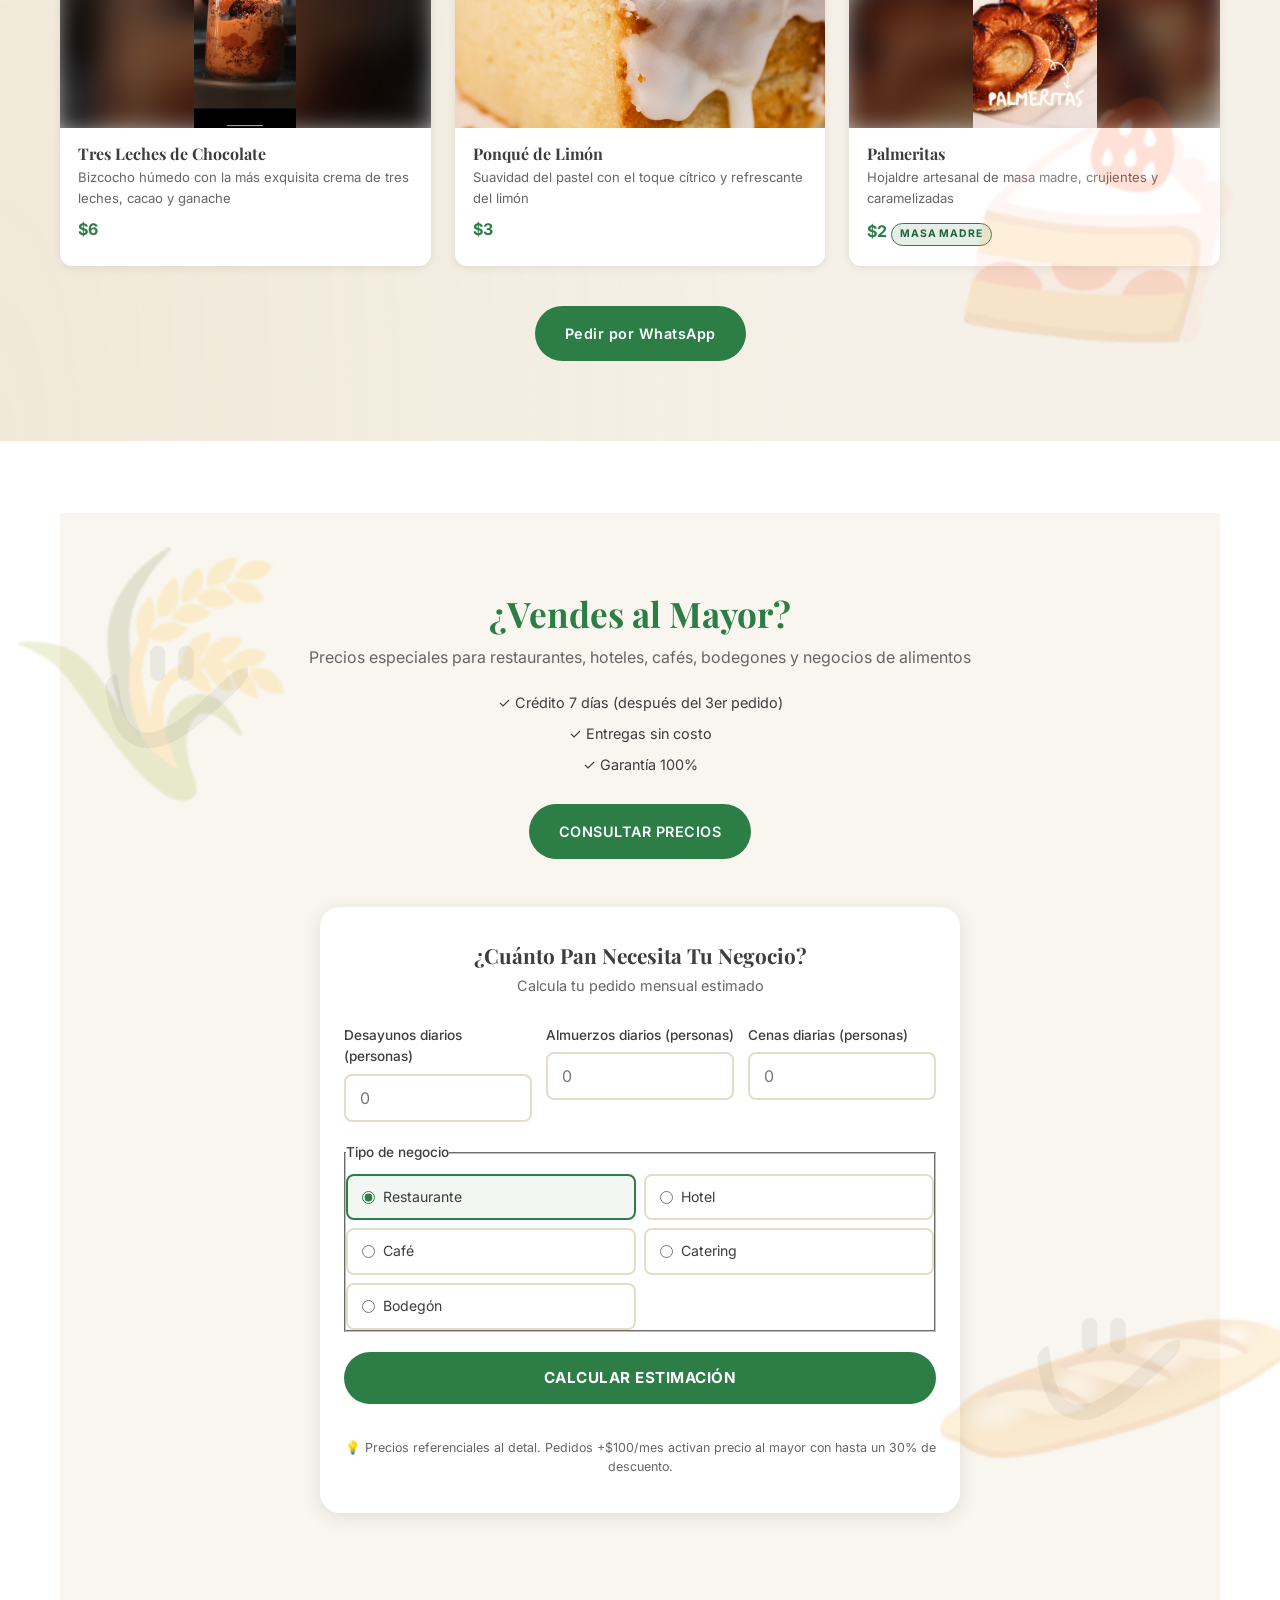
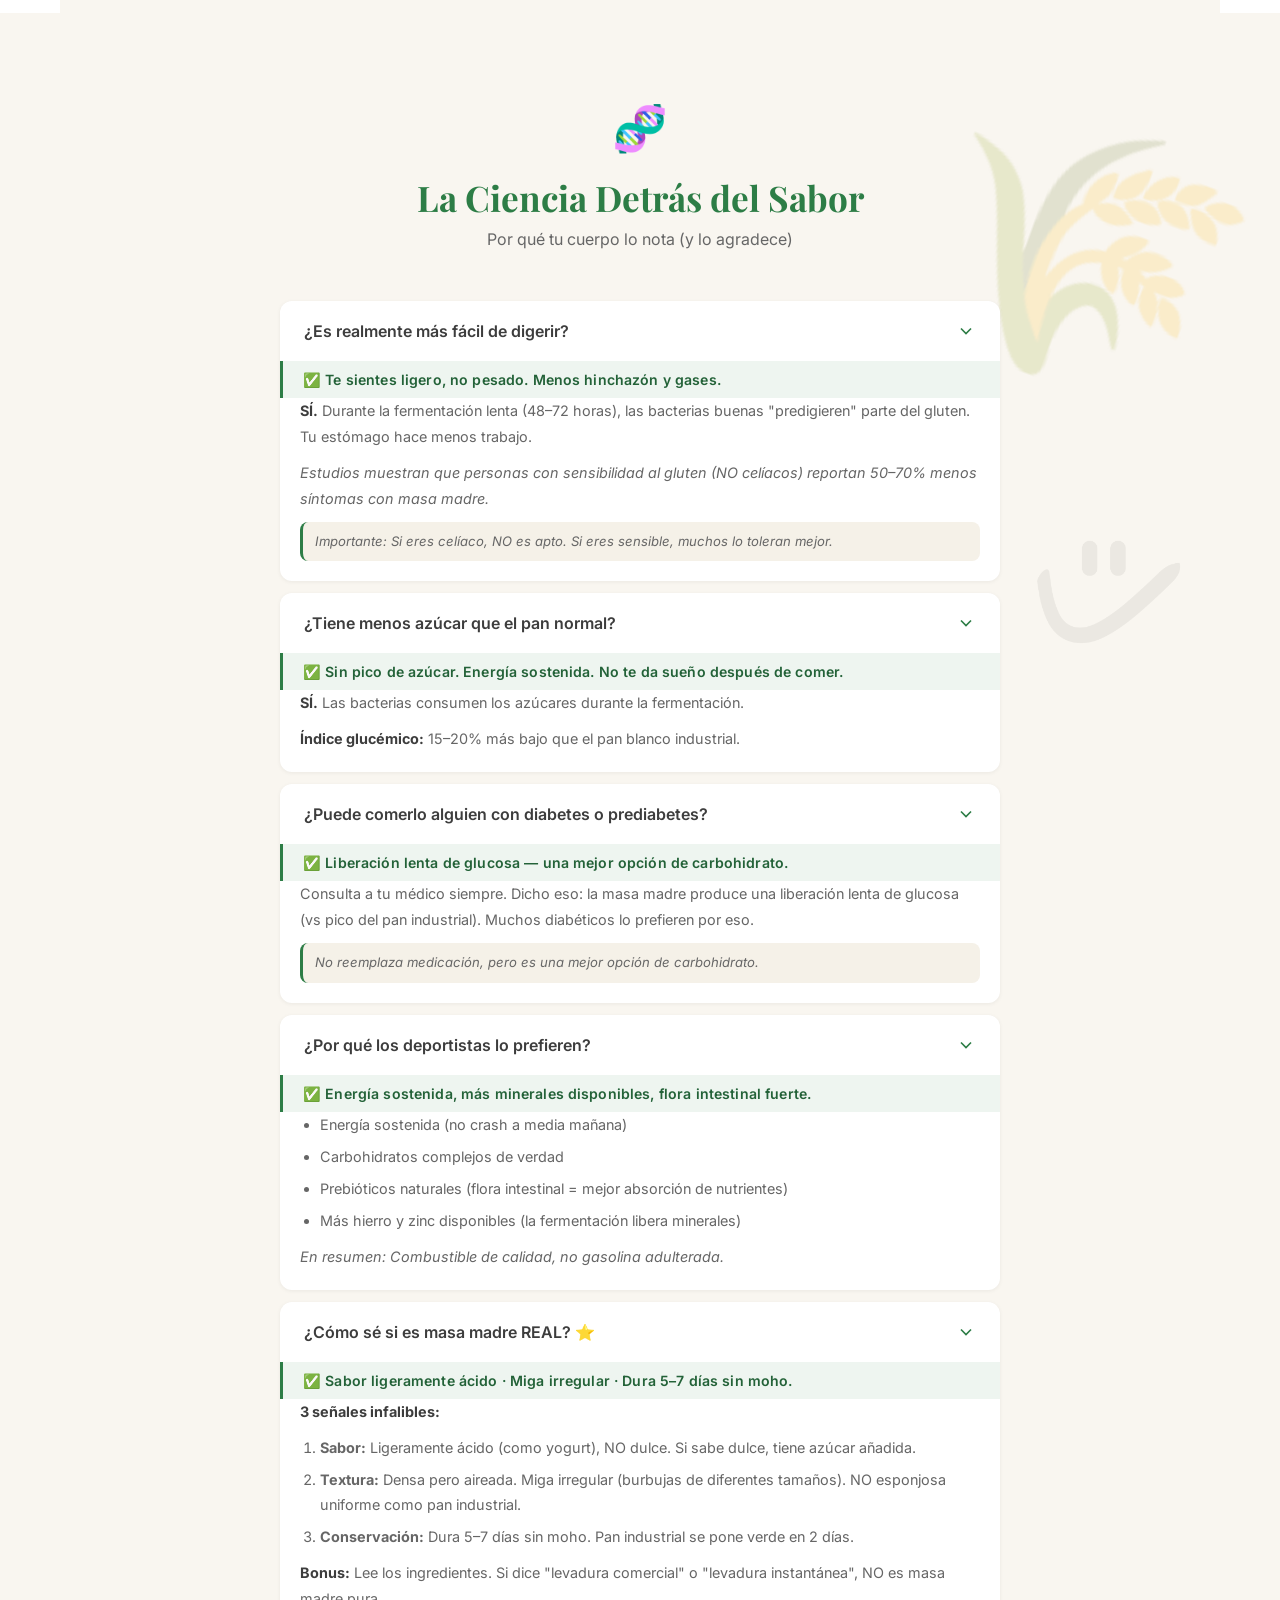
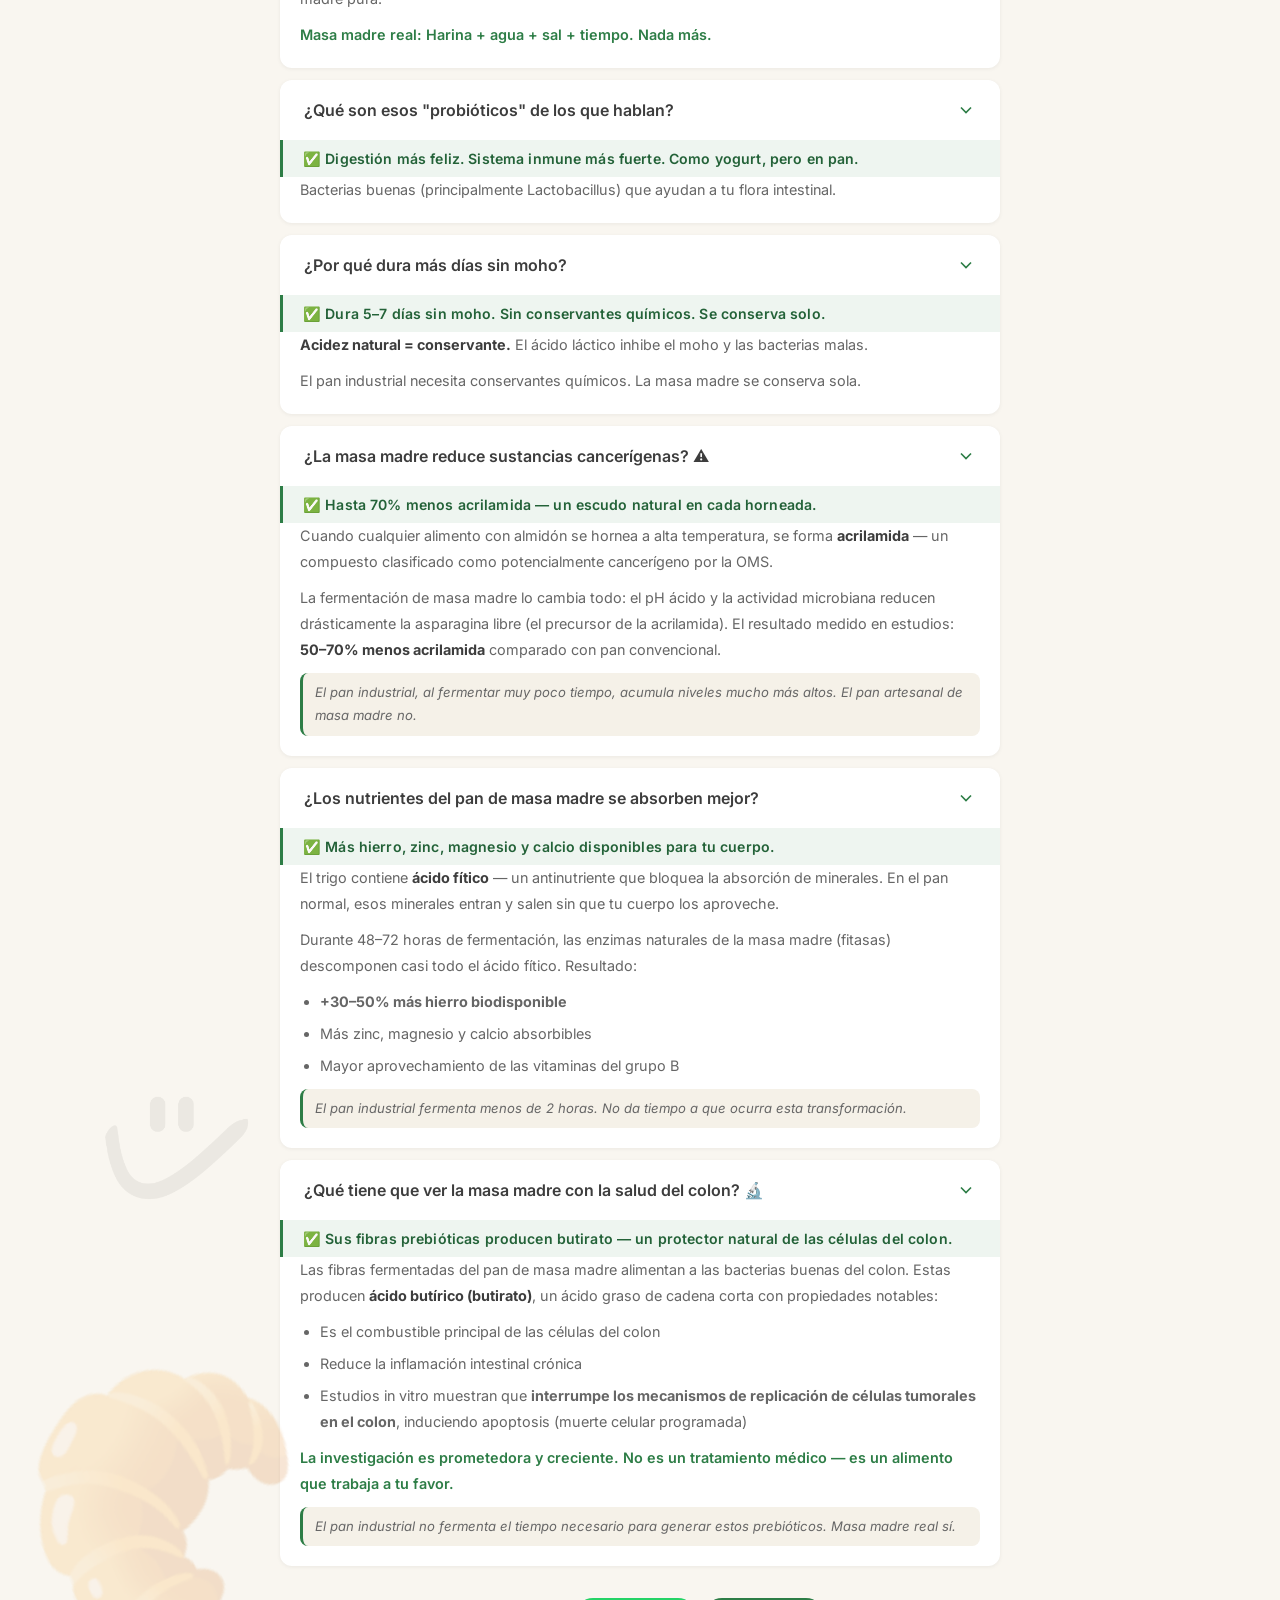
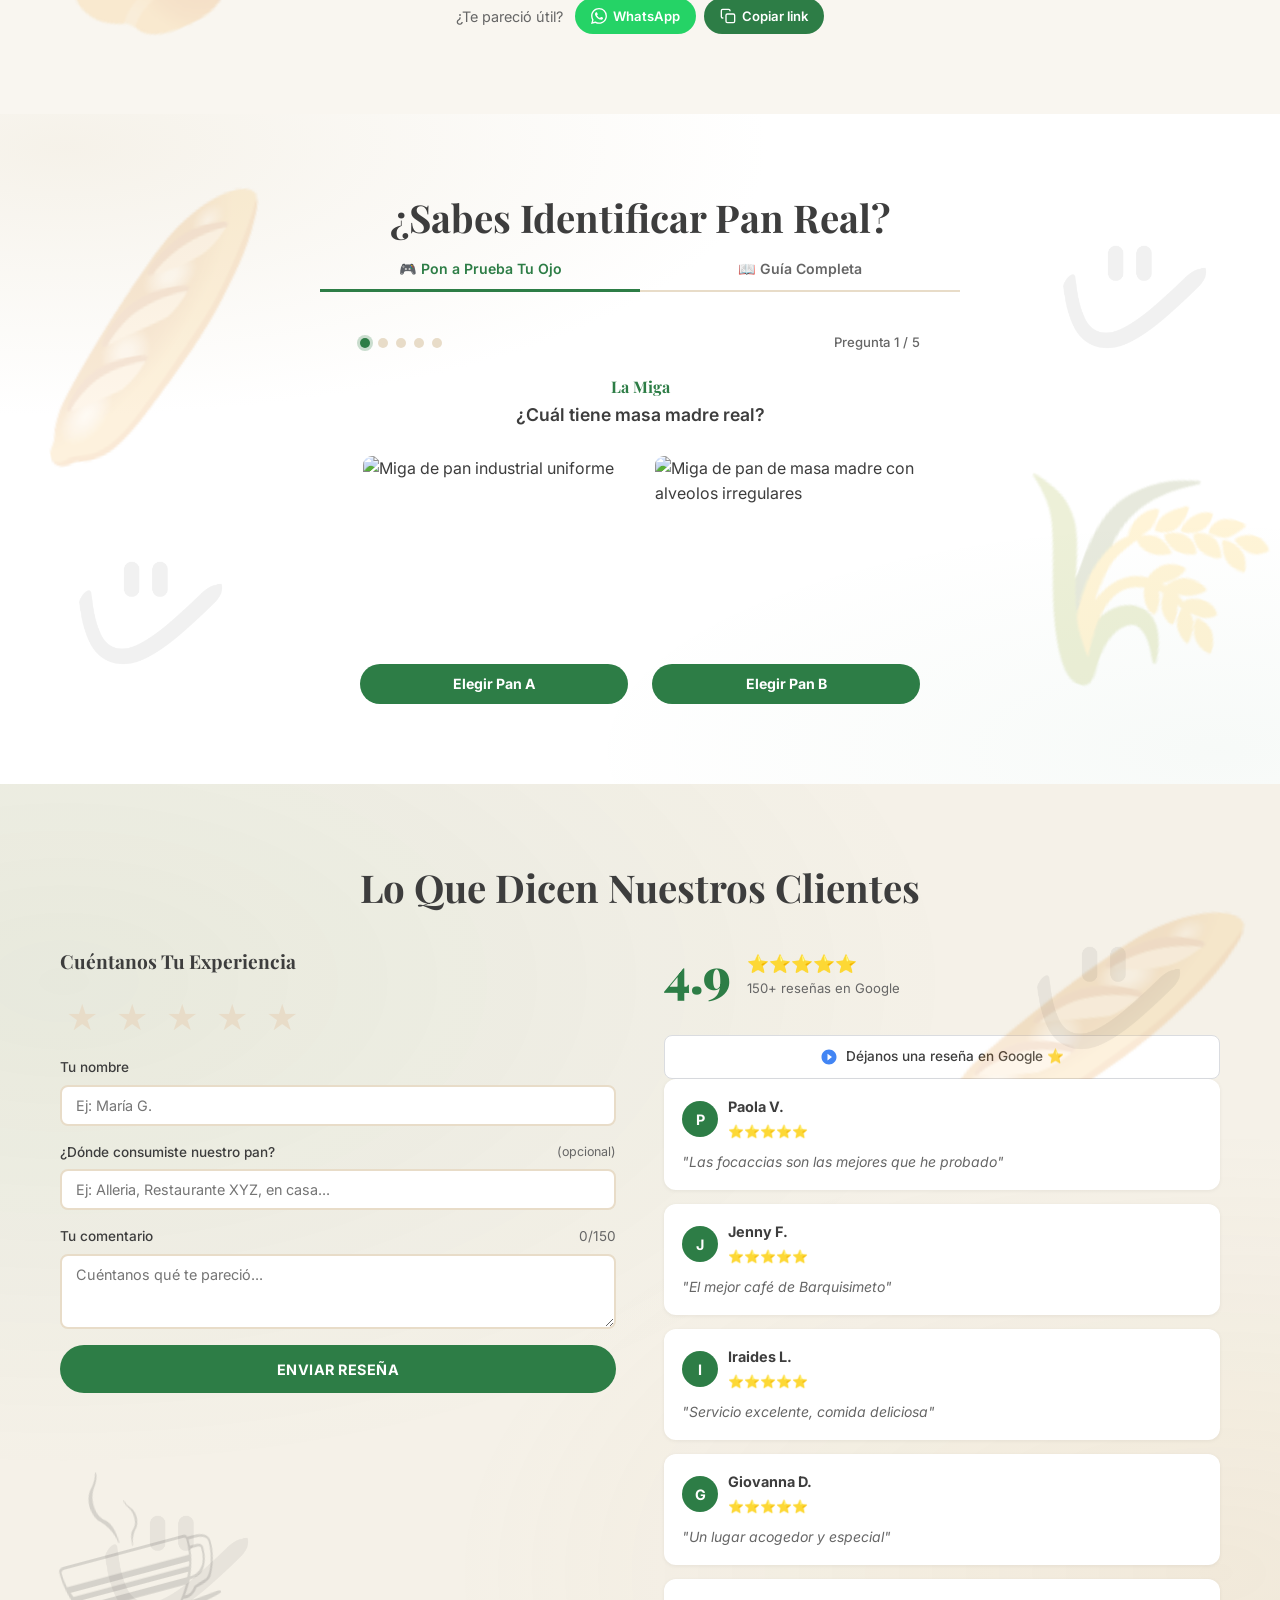
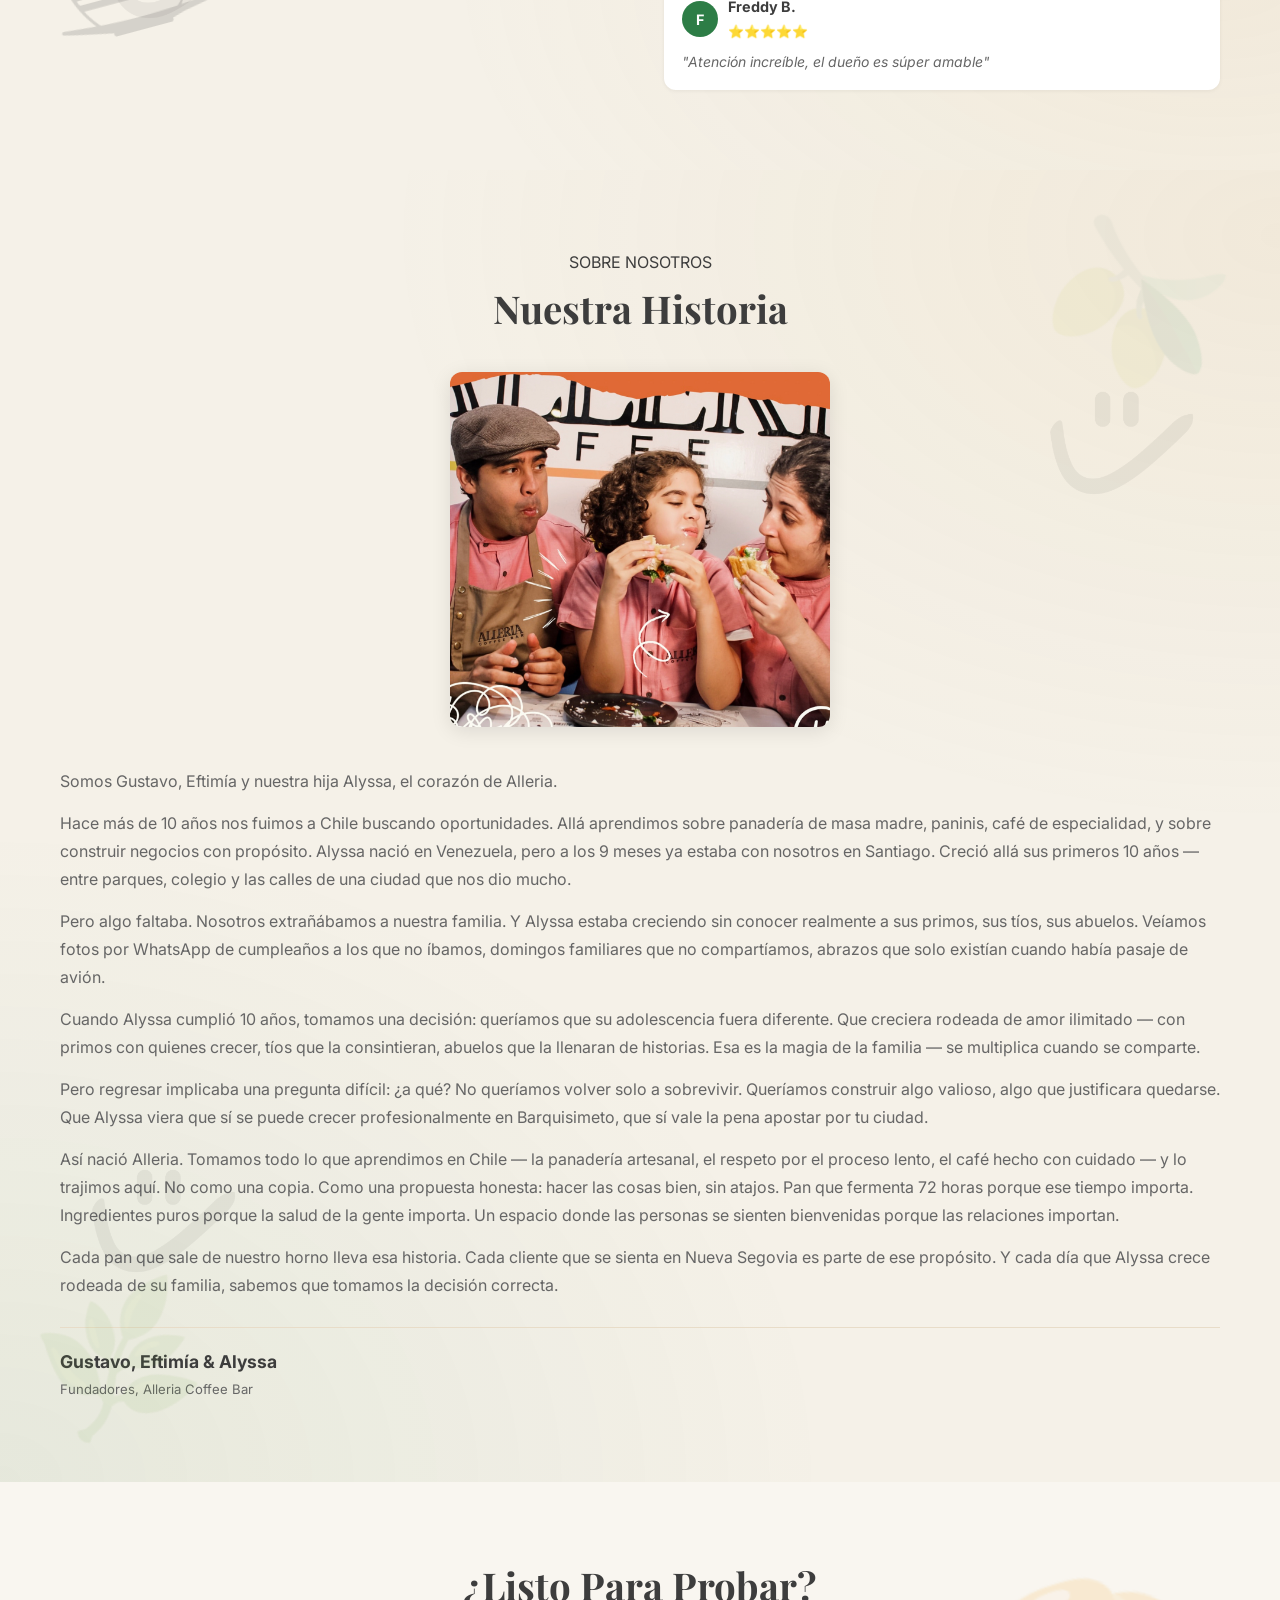
==== commit ca48363e: "Panes: 5 fotos reales + cron keep-alive corregido a cada 3 días" ====
--- a/index.html
+++ b/index.html
@@ -373,7 +373,7 @@
 
           <article class="product-card">
             <div class="product-img-wrap">
-              <img src="assets/hero.jpg" alt="Campesino Integral con 7 semillas" loading="lazy" style="object-position: right 50%;">
+              <img src="assets/pan-campesino-integral.jpg" alt="Campesino Integral con 7 semillas" loading="lazy">
             </div>
             <div class="product-info">
               <h3>Campesino Integral</h3>
@@ -406,7 +406,7 @@
 
           <article class="product-card">
             <div class="product-img-wrap">
-              <img src="assets/hero.jpg" alt="Pan para Hamburguesas de masa madre" loading="lazy" style="object-position: right 70%;">
+              <img src="assets/pan-hamburguesa.jpg" alt="Pan para Hamburguesas de masa madre" loading="lazy">
             </div>
             <div class="product-info">
               <h3>Hamburguesas</h3>
@@ -418,7 +418,7 @@
 
           <article class="product-card">
             <div class="product-img-wrap">
-              <img src="assets/hero.jpg" alt="Pan para Hot Dog de masa madre" loading="lazy" style="object-position: left 20%;">
+              <img src="assets/pan-hotdog.jpg" alt="Pan para Hot Dog de masa madre" loading="lazy">
             </div>
             <div class="product-info">
               <h3>Hot Dog</h3>
@@ -430,7 +430,7 @@
 
           <article class="product-card">
             <div class="product-img-wrap">
-              <img src="assets/hero.jpg" alt="Pan Deli estilo francés" loading="lazy" style="object-position: right 20%;">
+              <img src="assets/pan-deli.jpg" alt="Pan Deli estilo francés" loading="lazy">
             </div>
             <div class="product-info">
               <h3>Deli</h3>
@@ -452,7 +452,7 @@
 
           <article class="product-card">
             <div class="product-img-wrap">
-              <img src="assets/products/pan-molde.jpg" alt="Pan de Molde Tradicional de masa madre" loading="lazy">
+              <img src="assets/pan-molde-tradicional.jpg" alt="Pan de Molde Tradicional de masa madre" loading="lazy">
             </div>
             <div class="product-info">
               <h3>Pan de Molde Tradicional</h3>
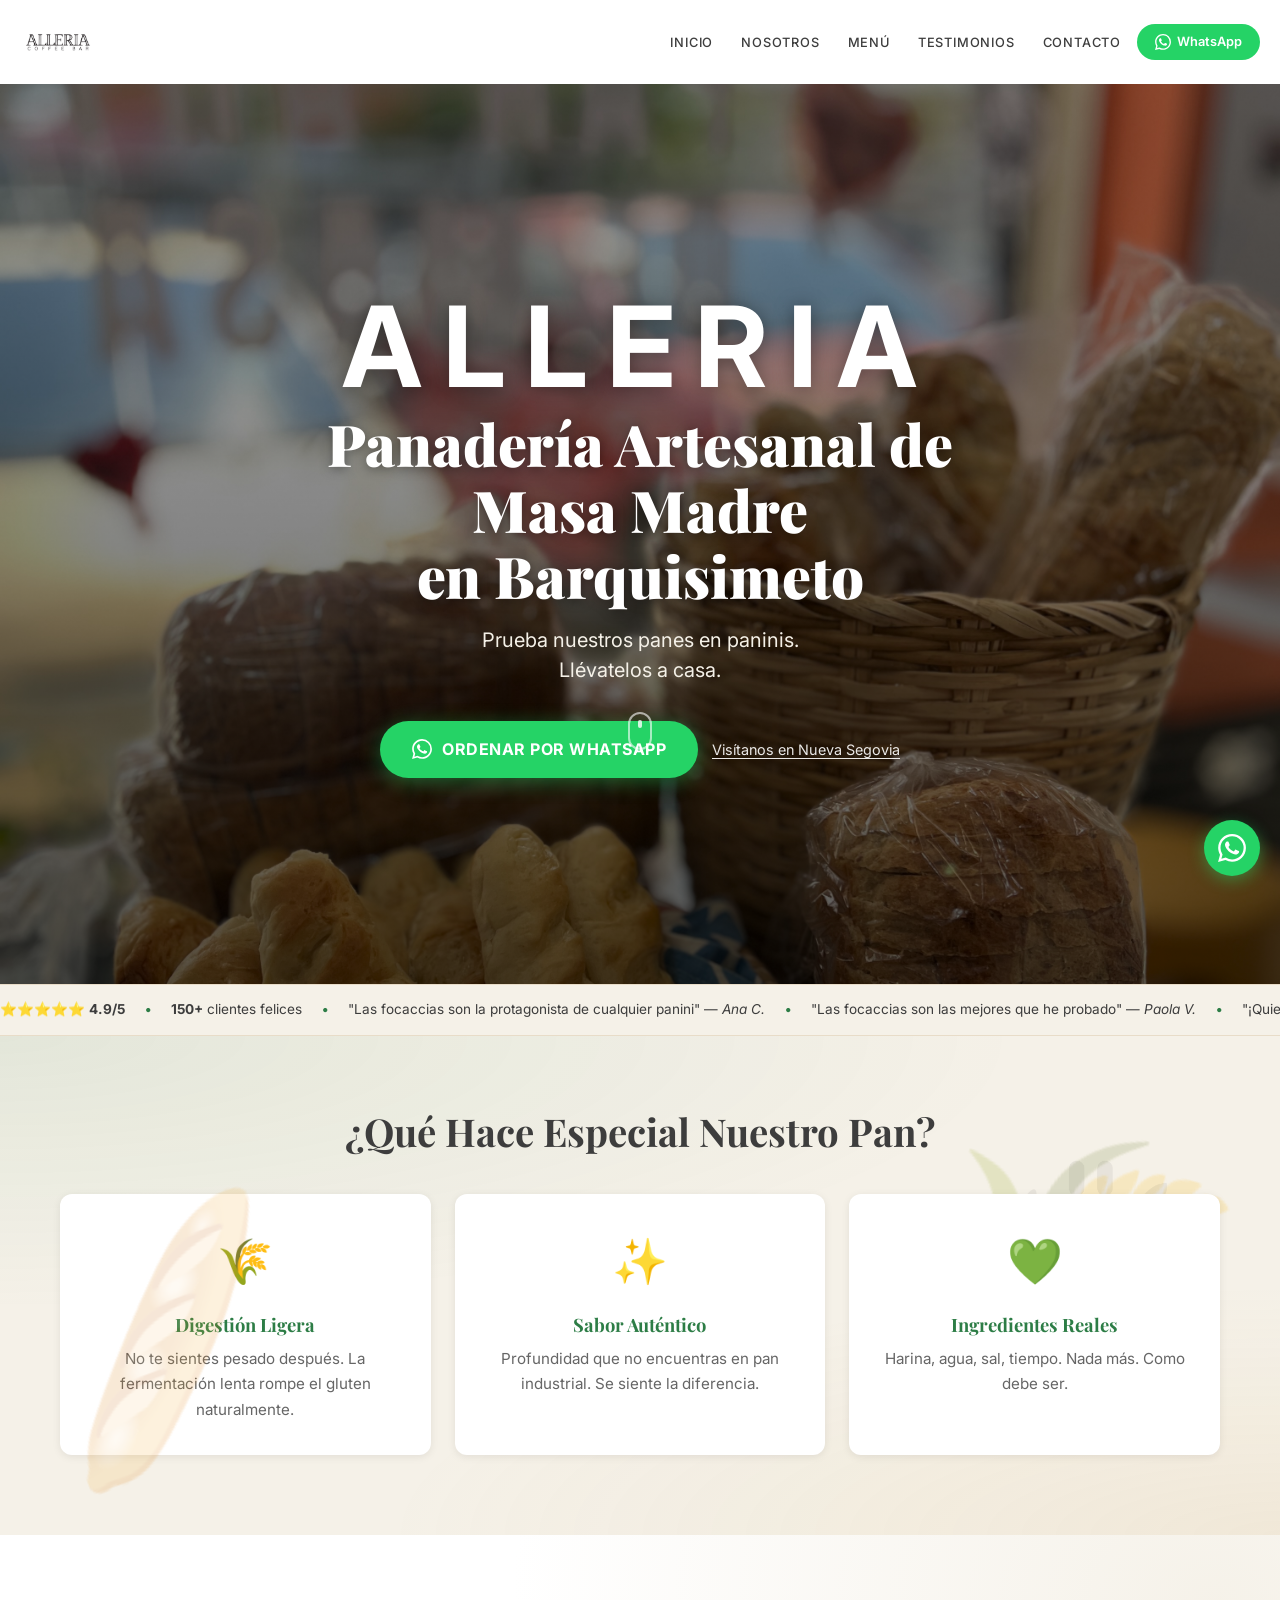
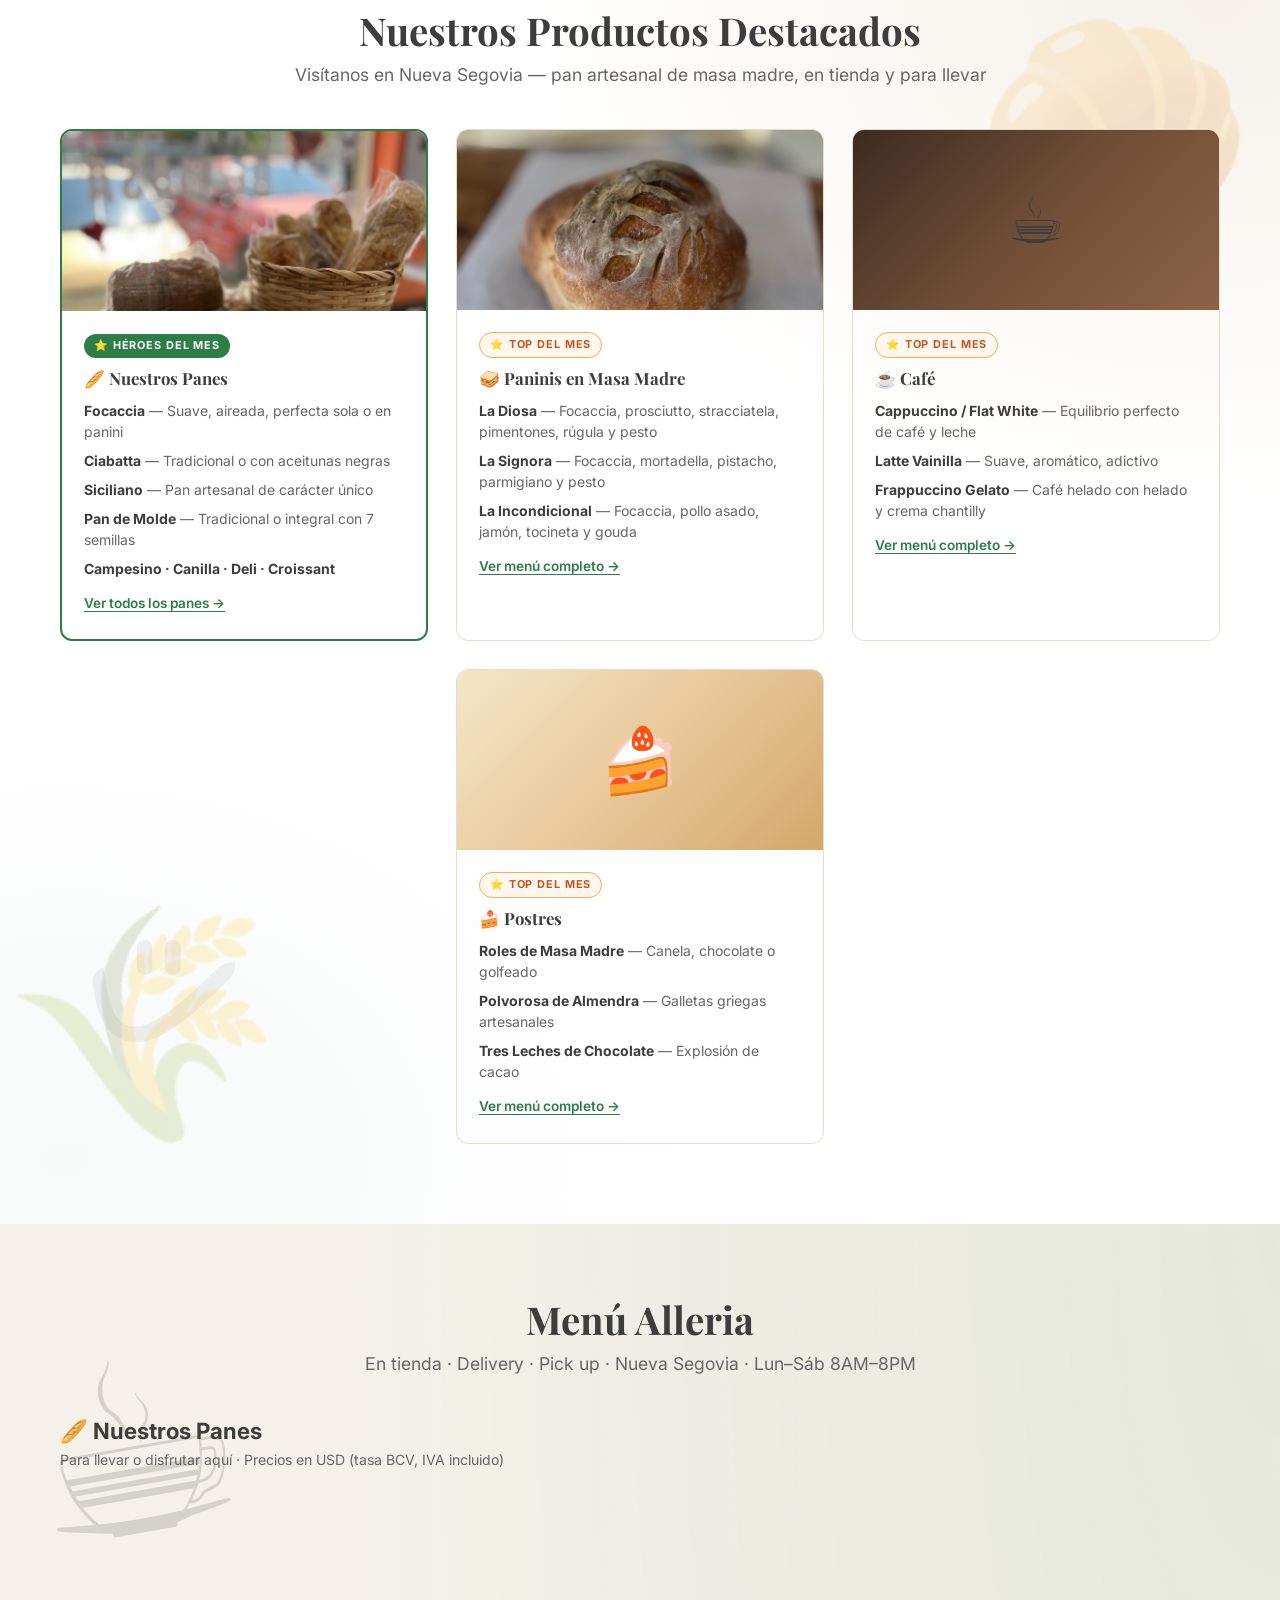
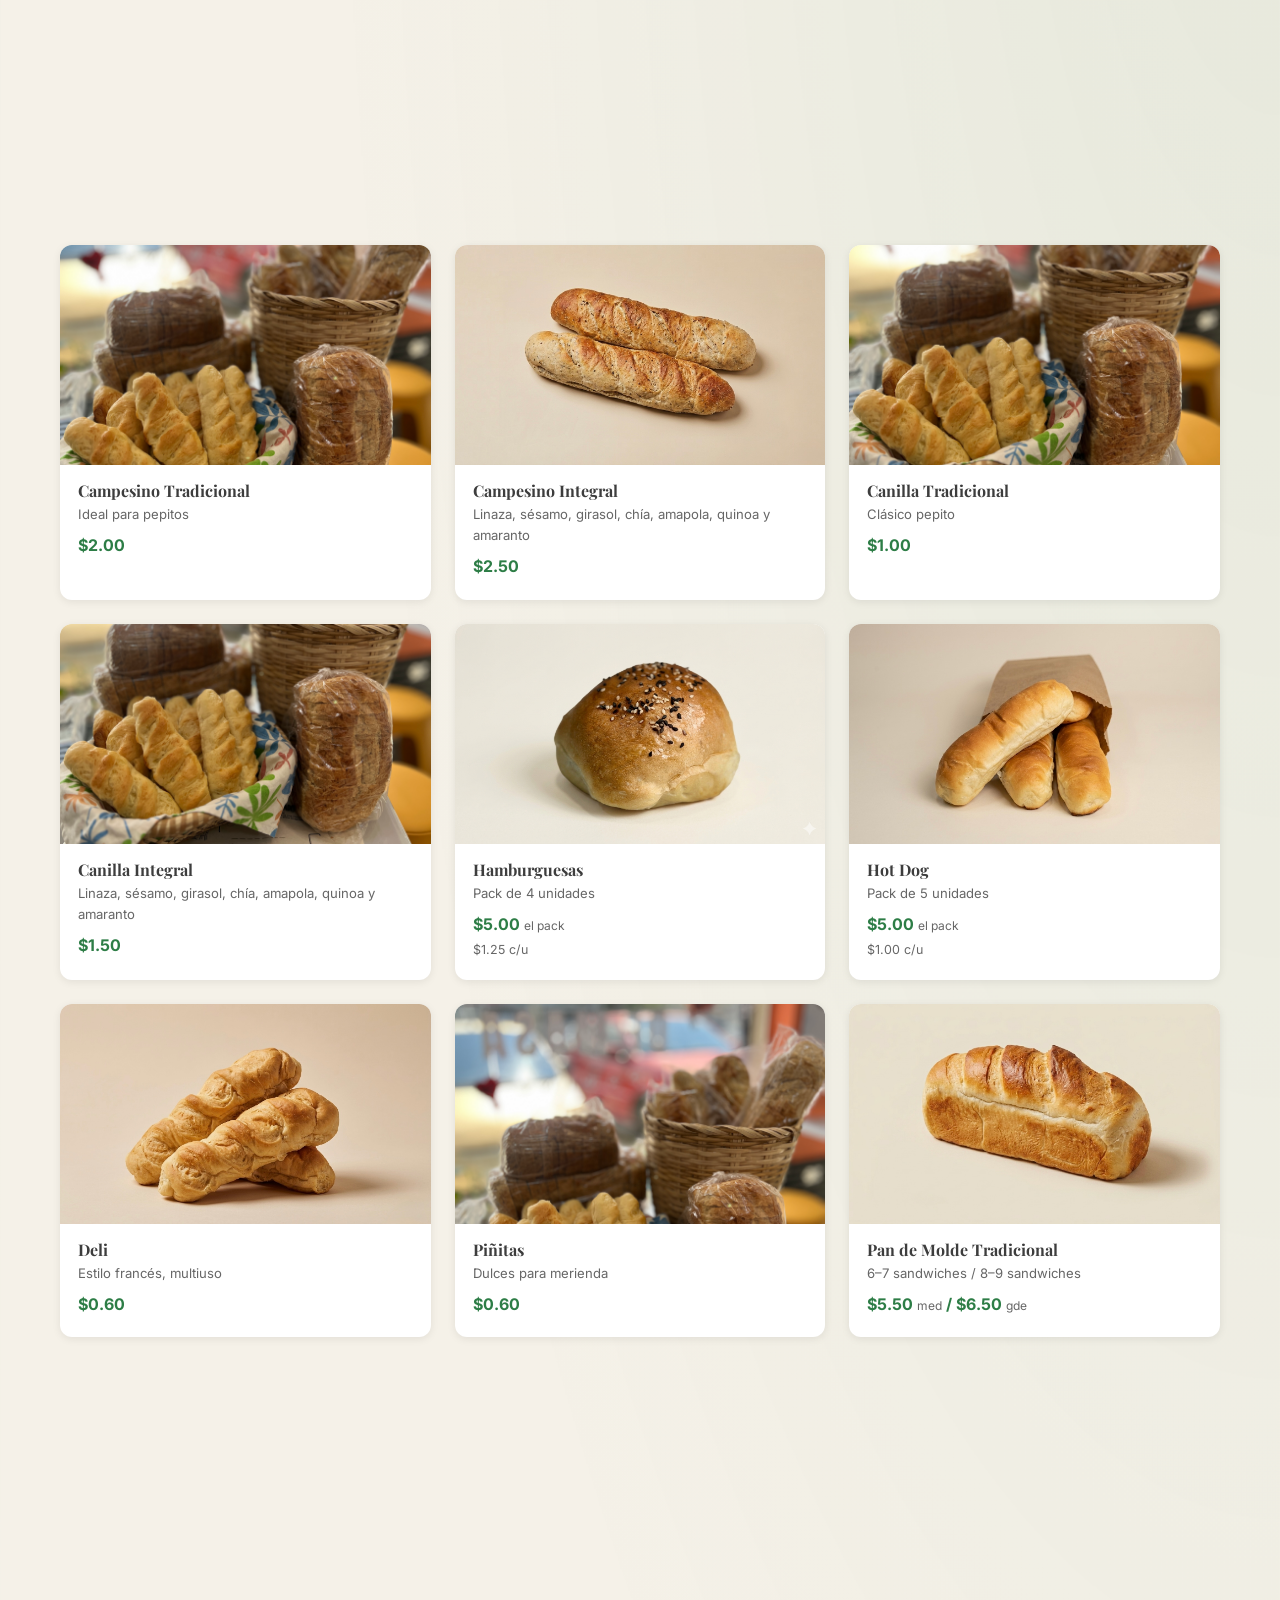
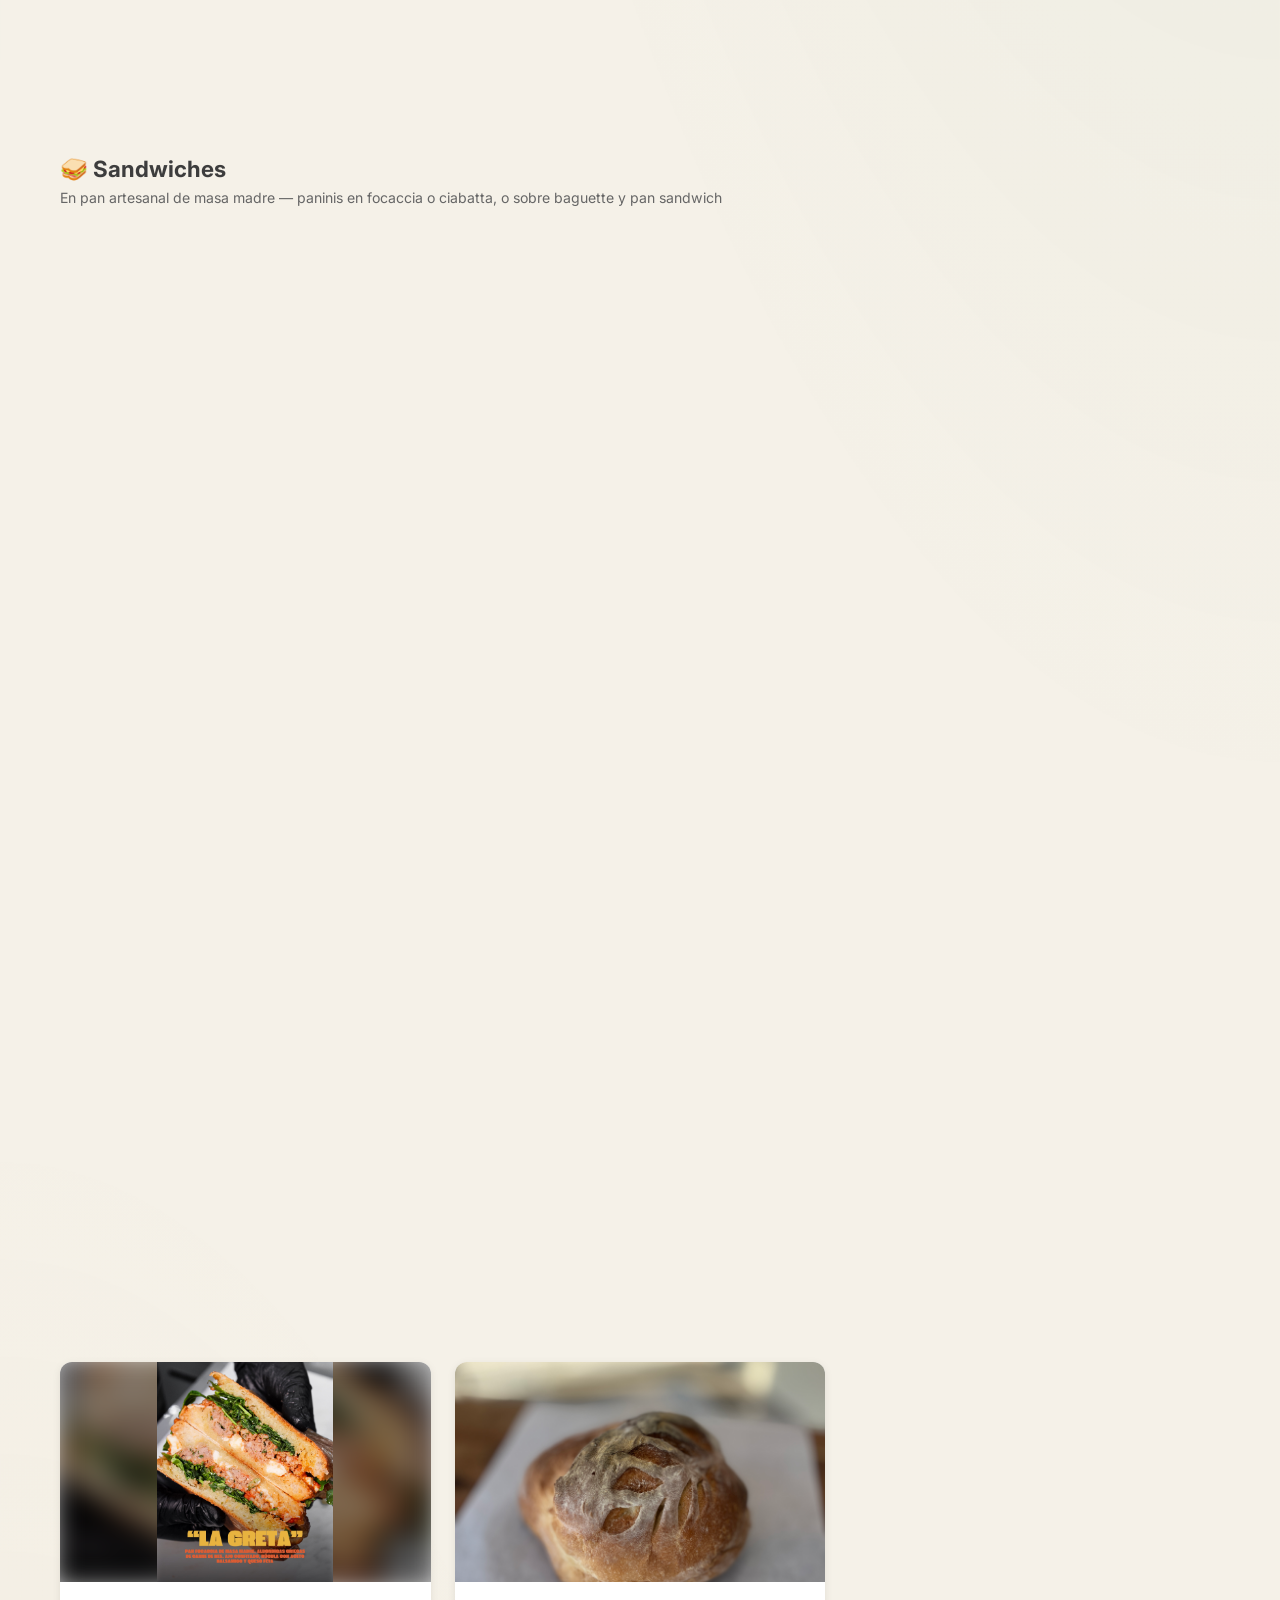
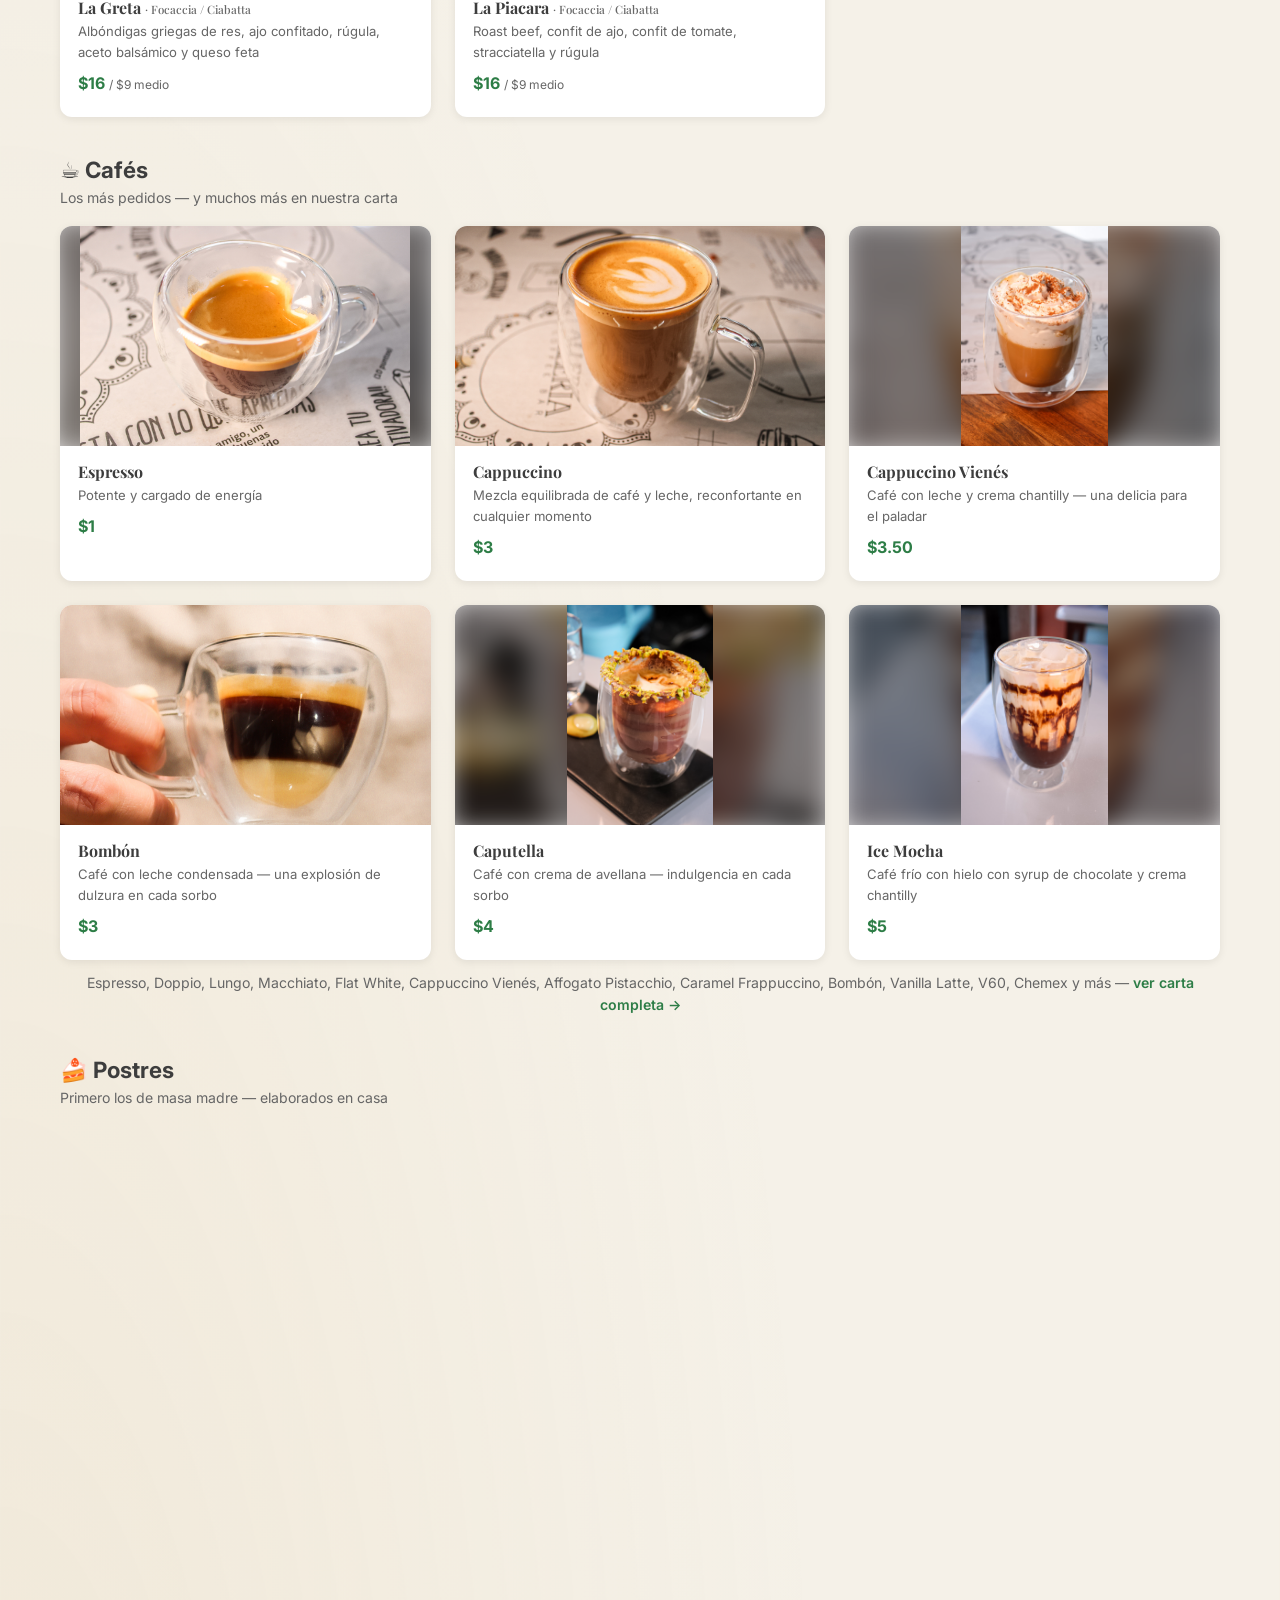
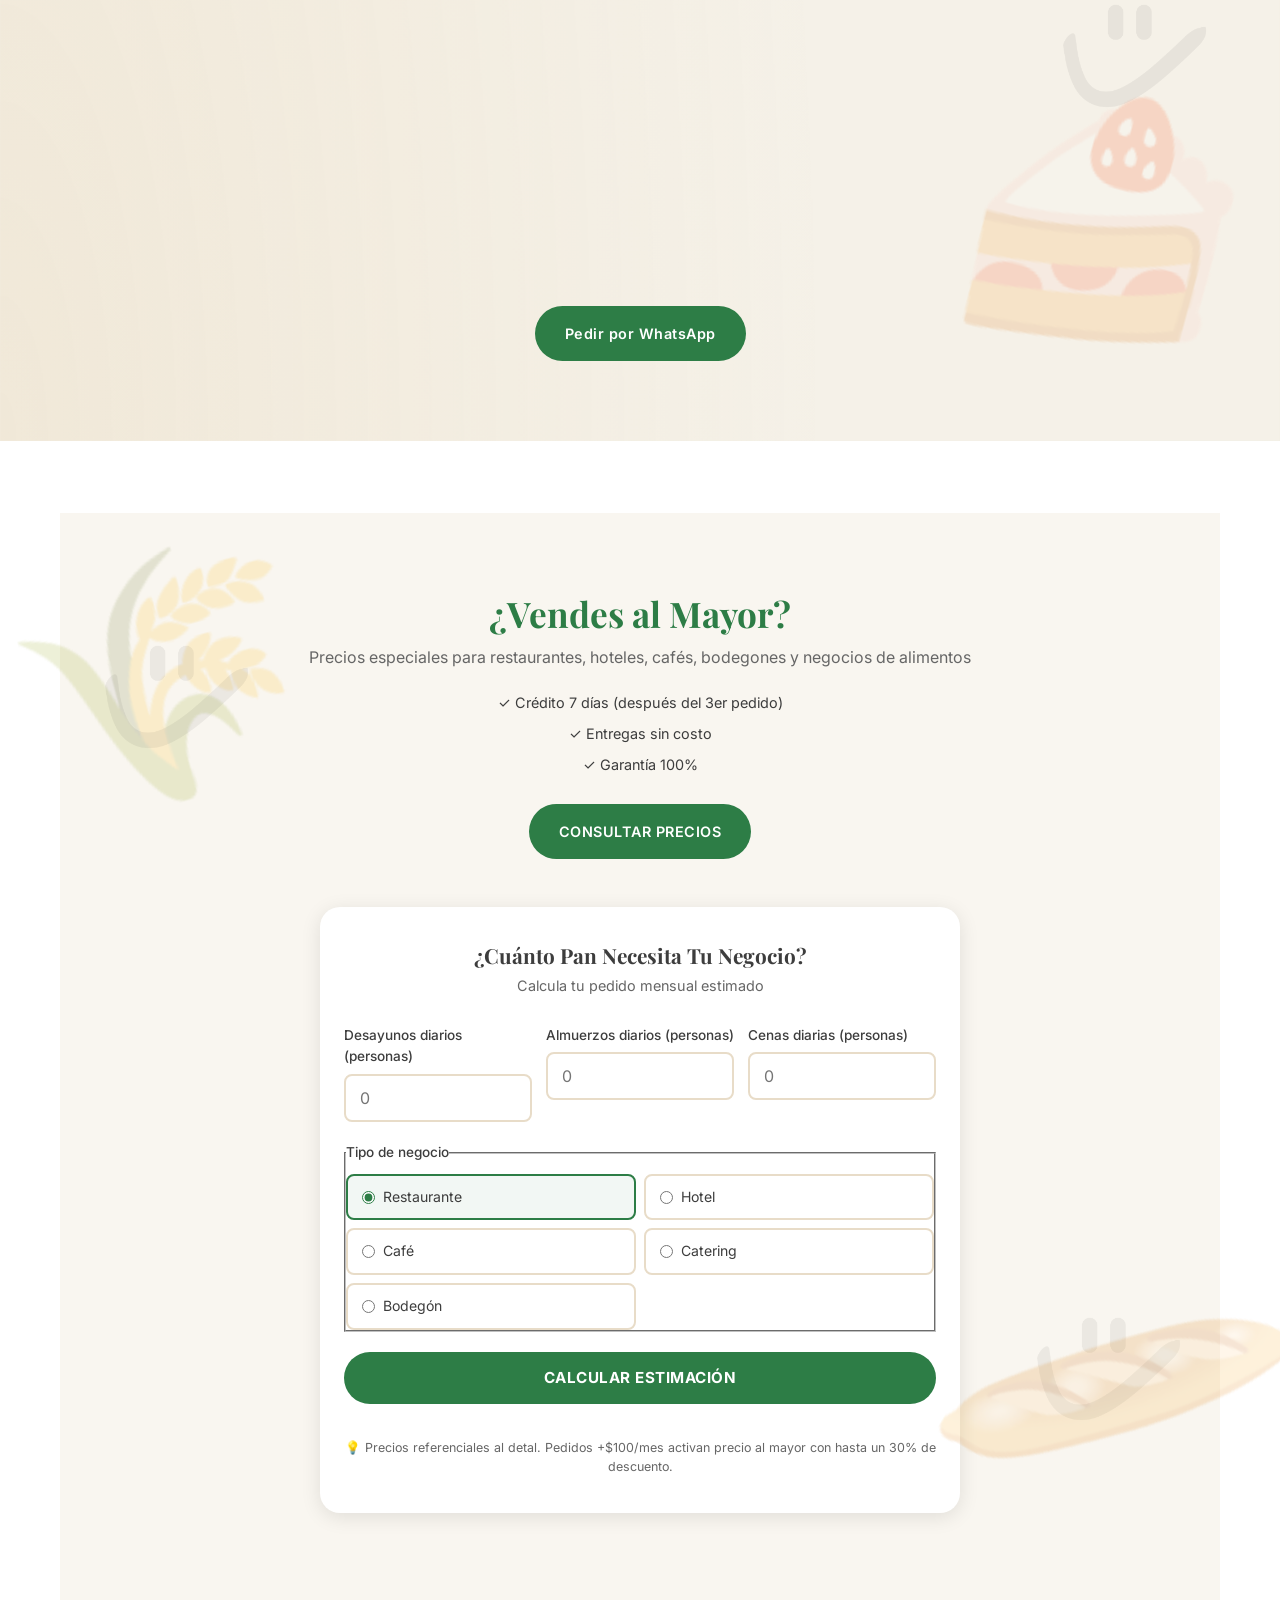
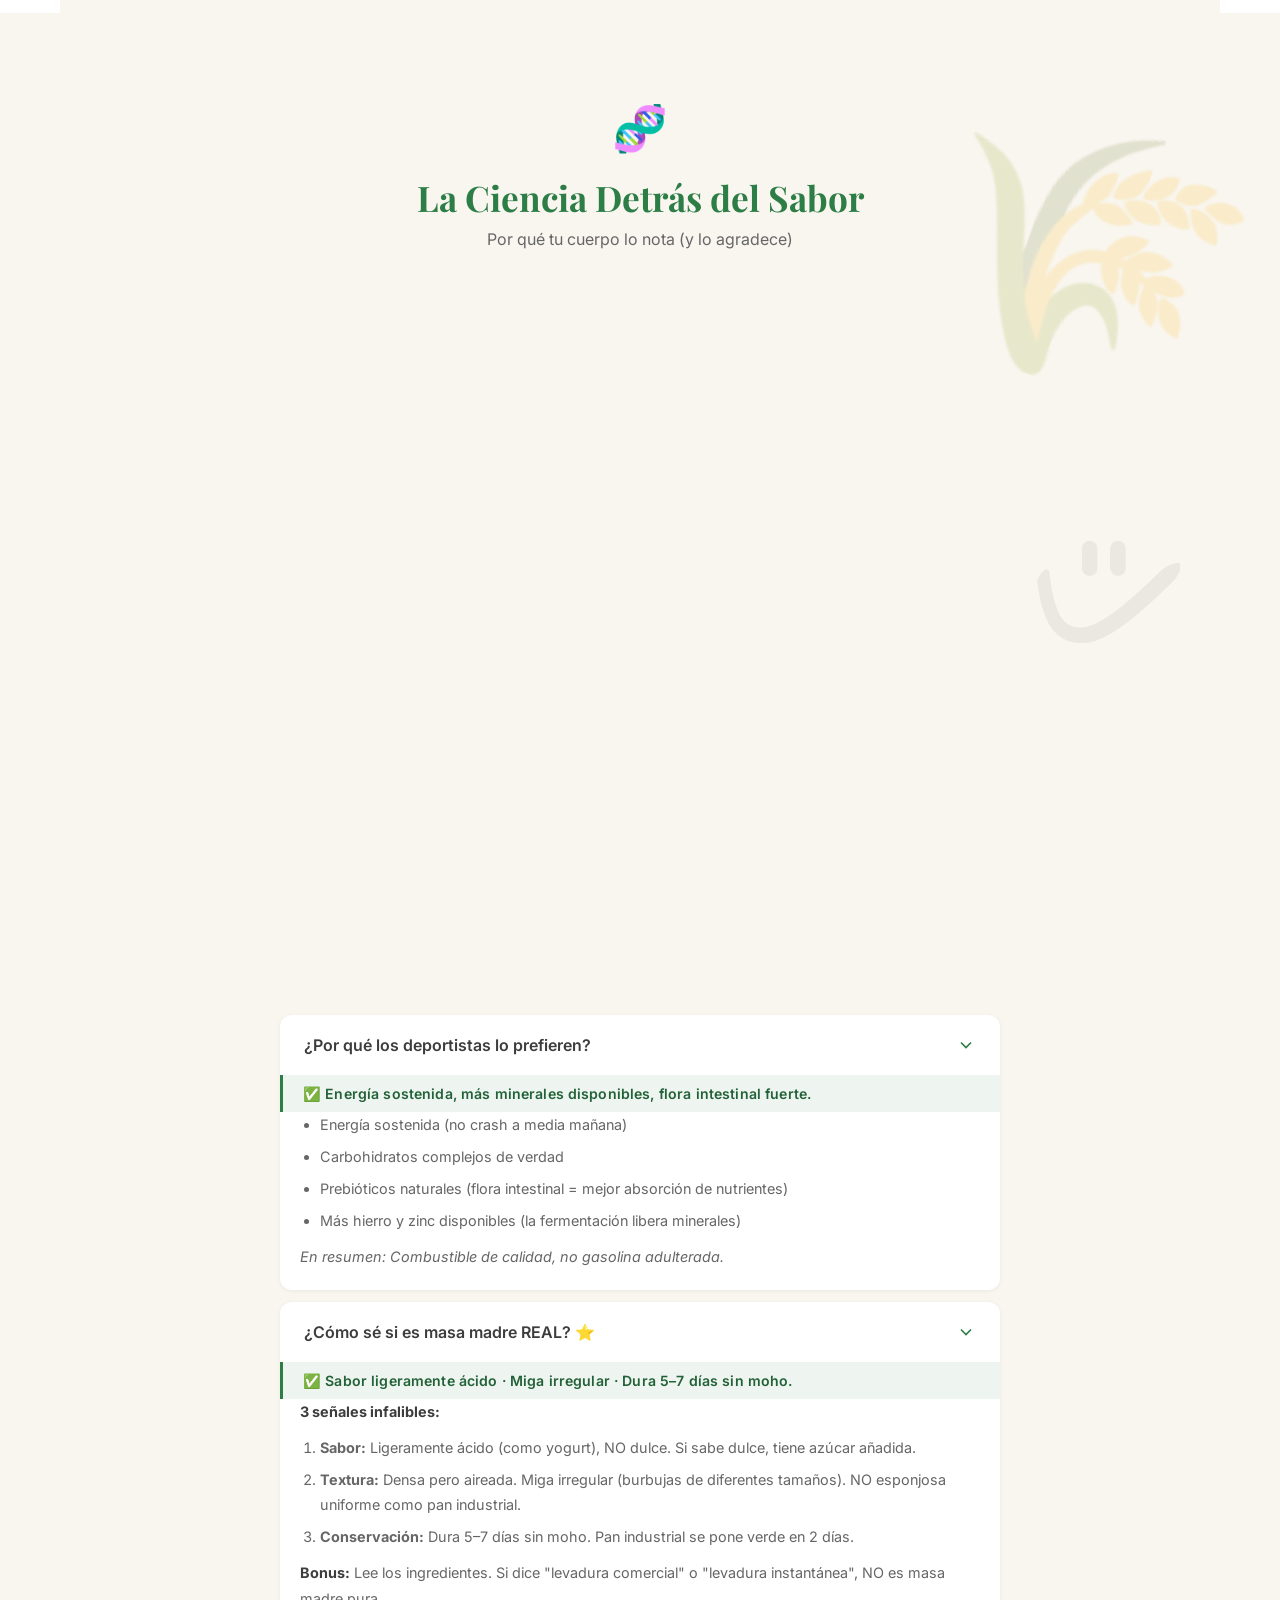
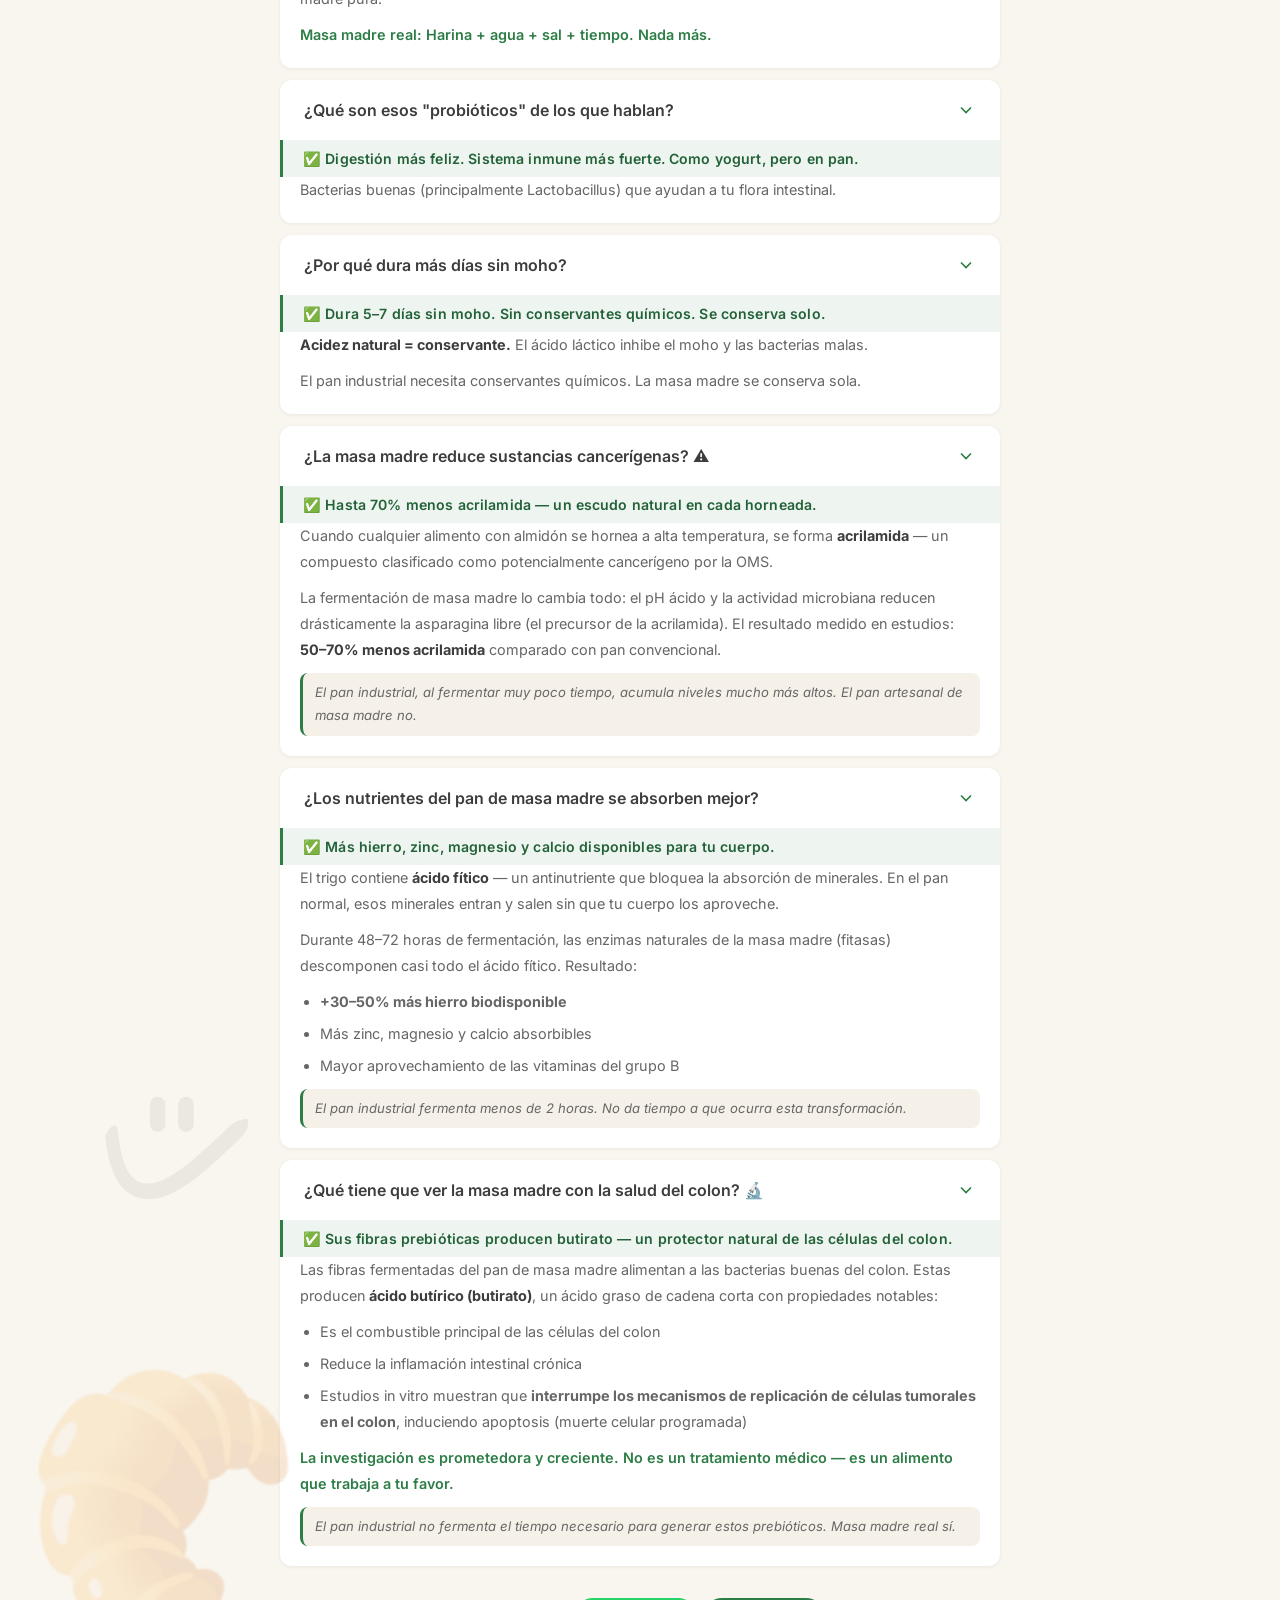
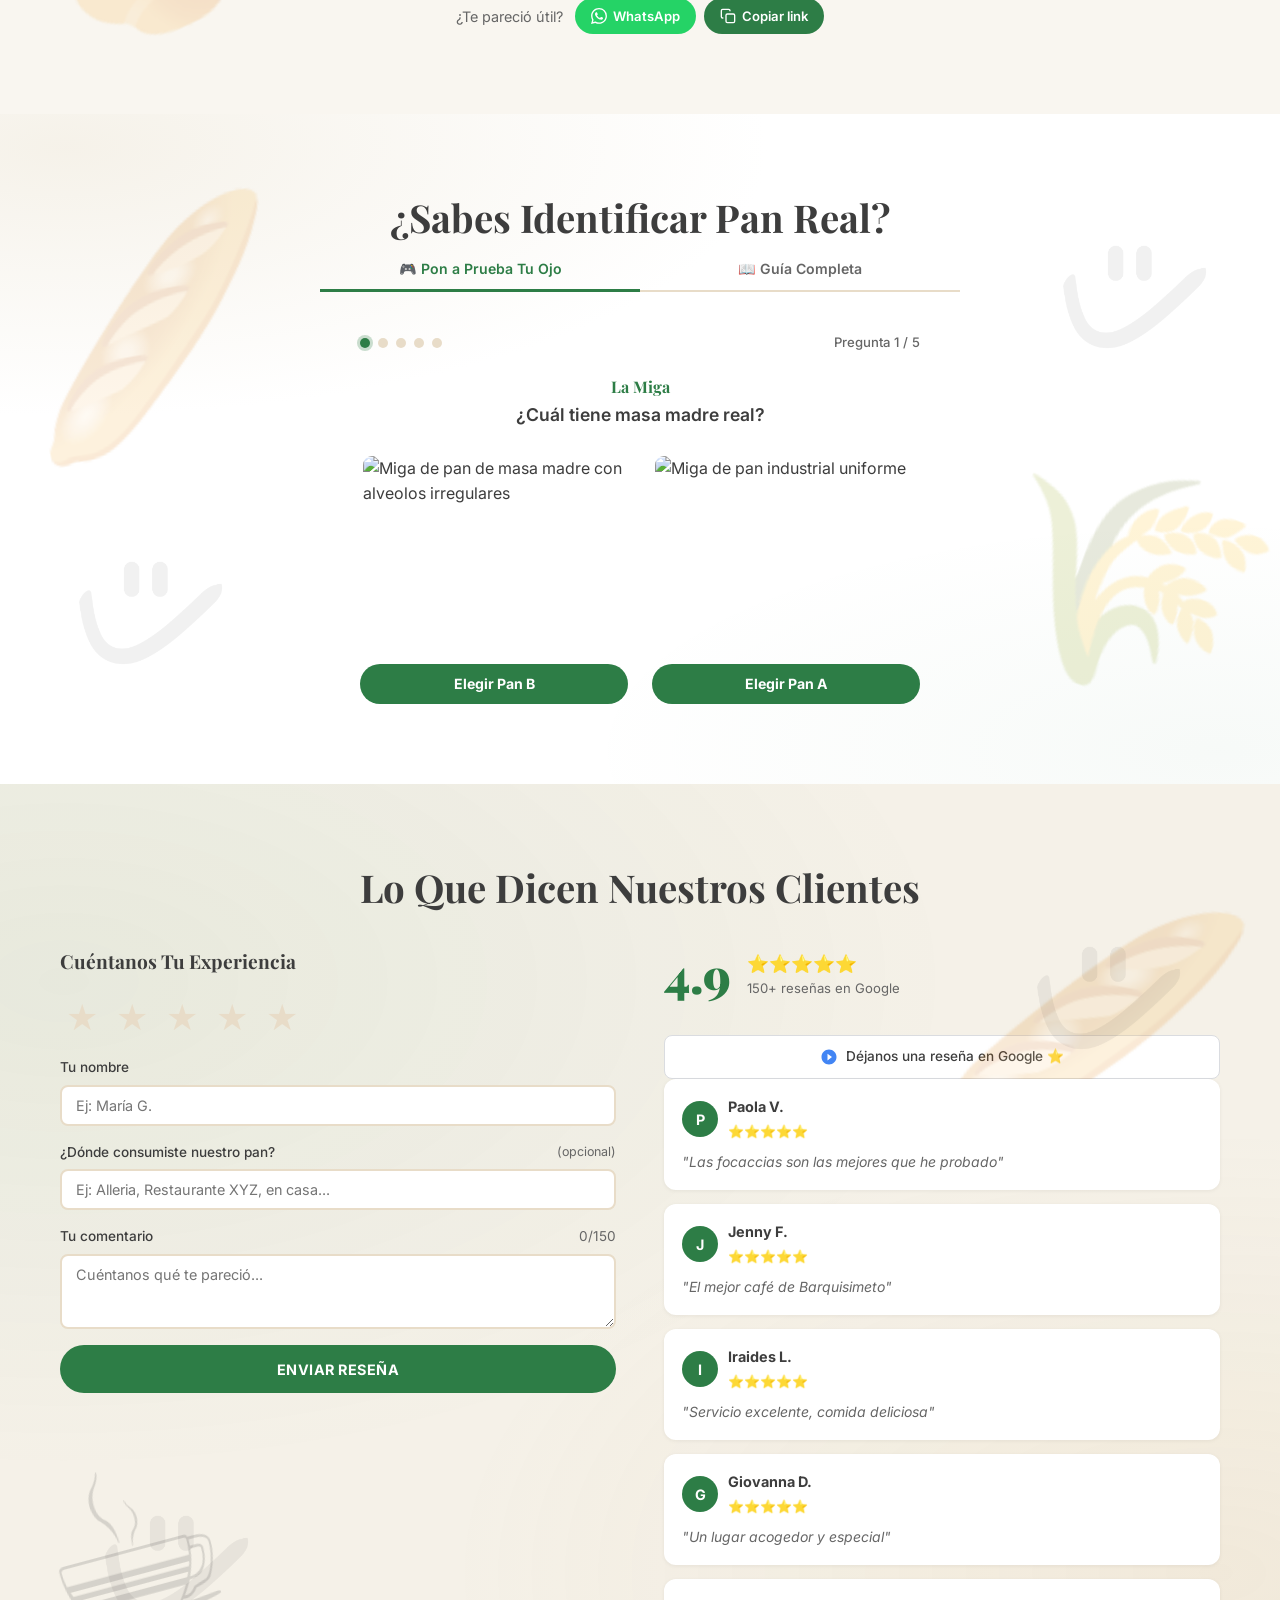
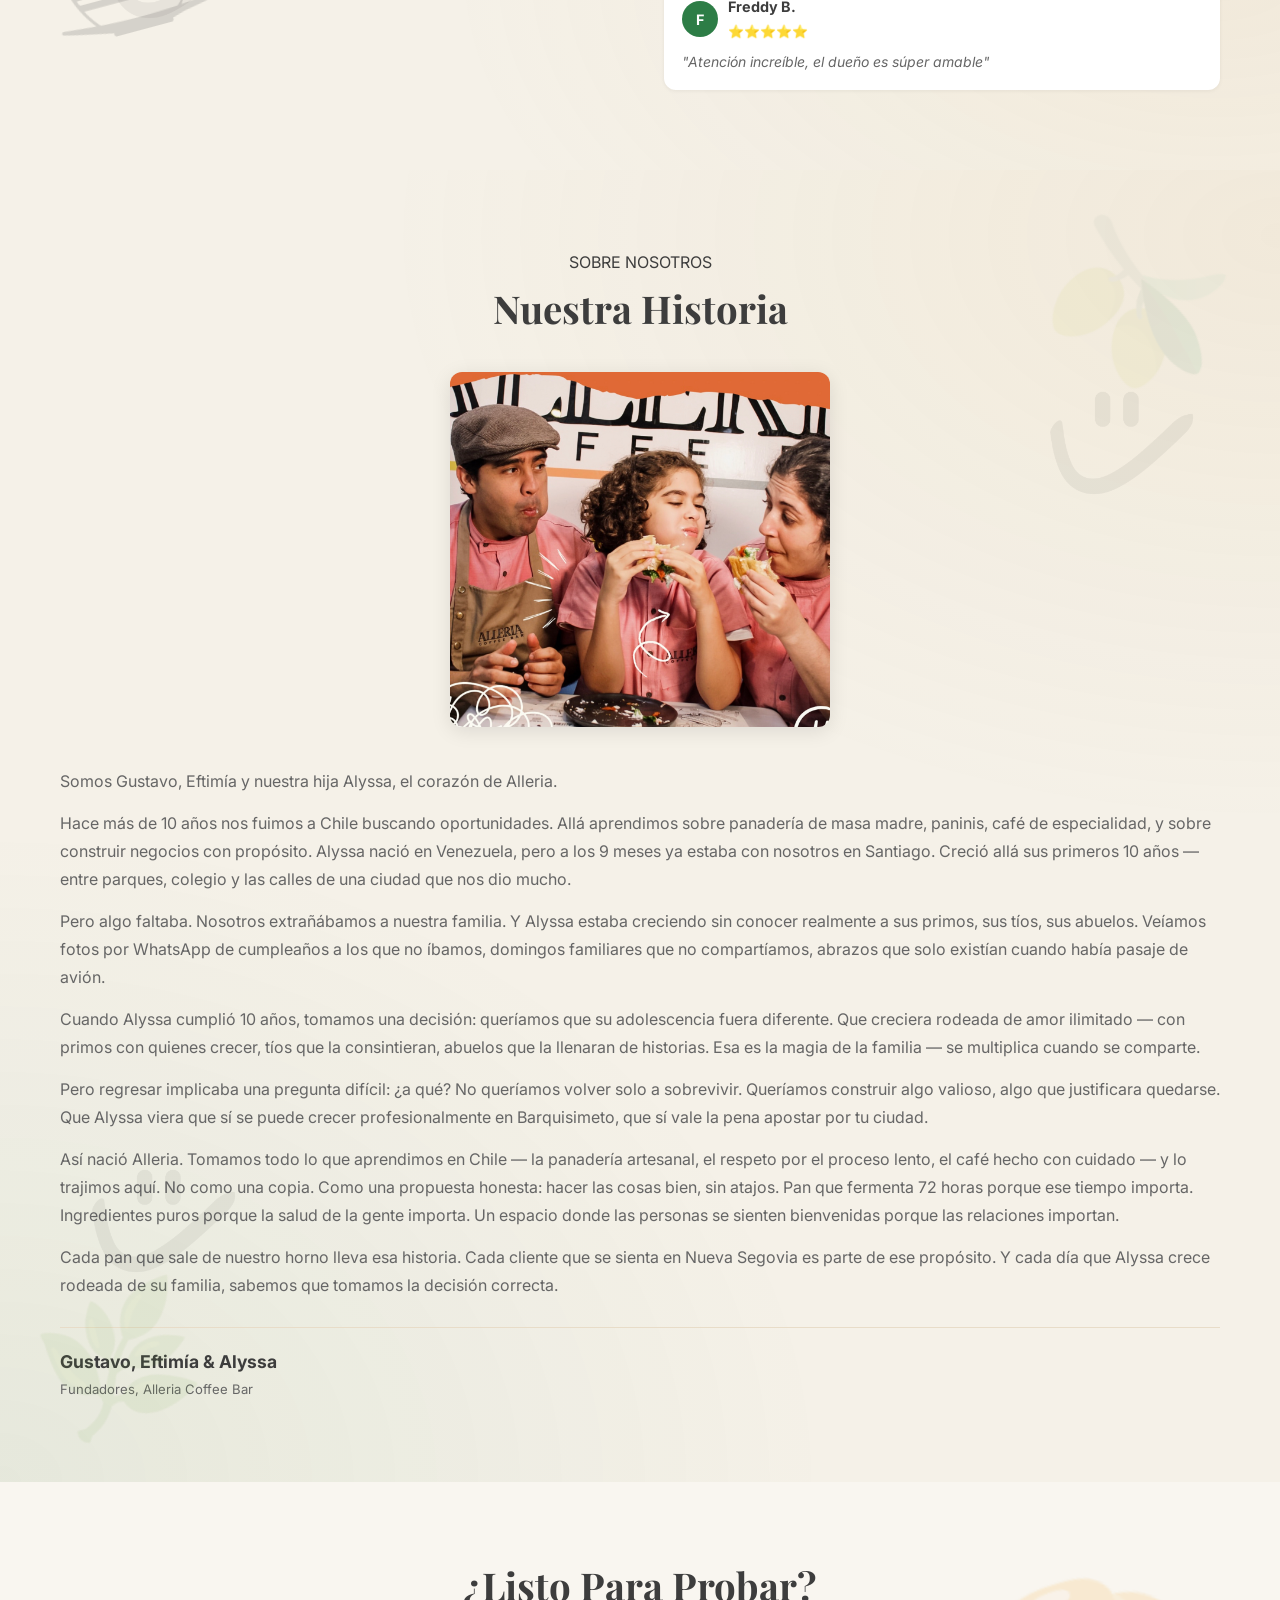
==== commit 7fc7cb29: "Socios: landings co-branded del QR Pieza 1 del programa de habladores B2B: una landing por local ali" ====
--- a/index.html
+++ b/index.html
@@ -1558,6 +1558,7 @@
 
   <!-- App scripts -->
   <script src="js/config.js"></script>
+  <script src="js/notify.js"></script>
   <script src="js/game.js"></script>
   <script src="js/calculator.js"></script>
   <script src="js/share.js"></script>
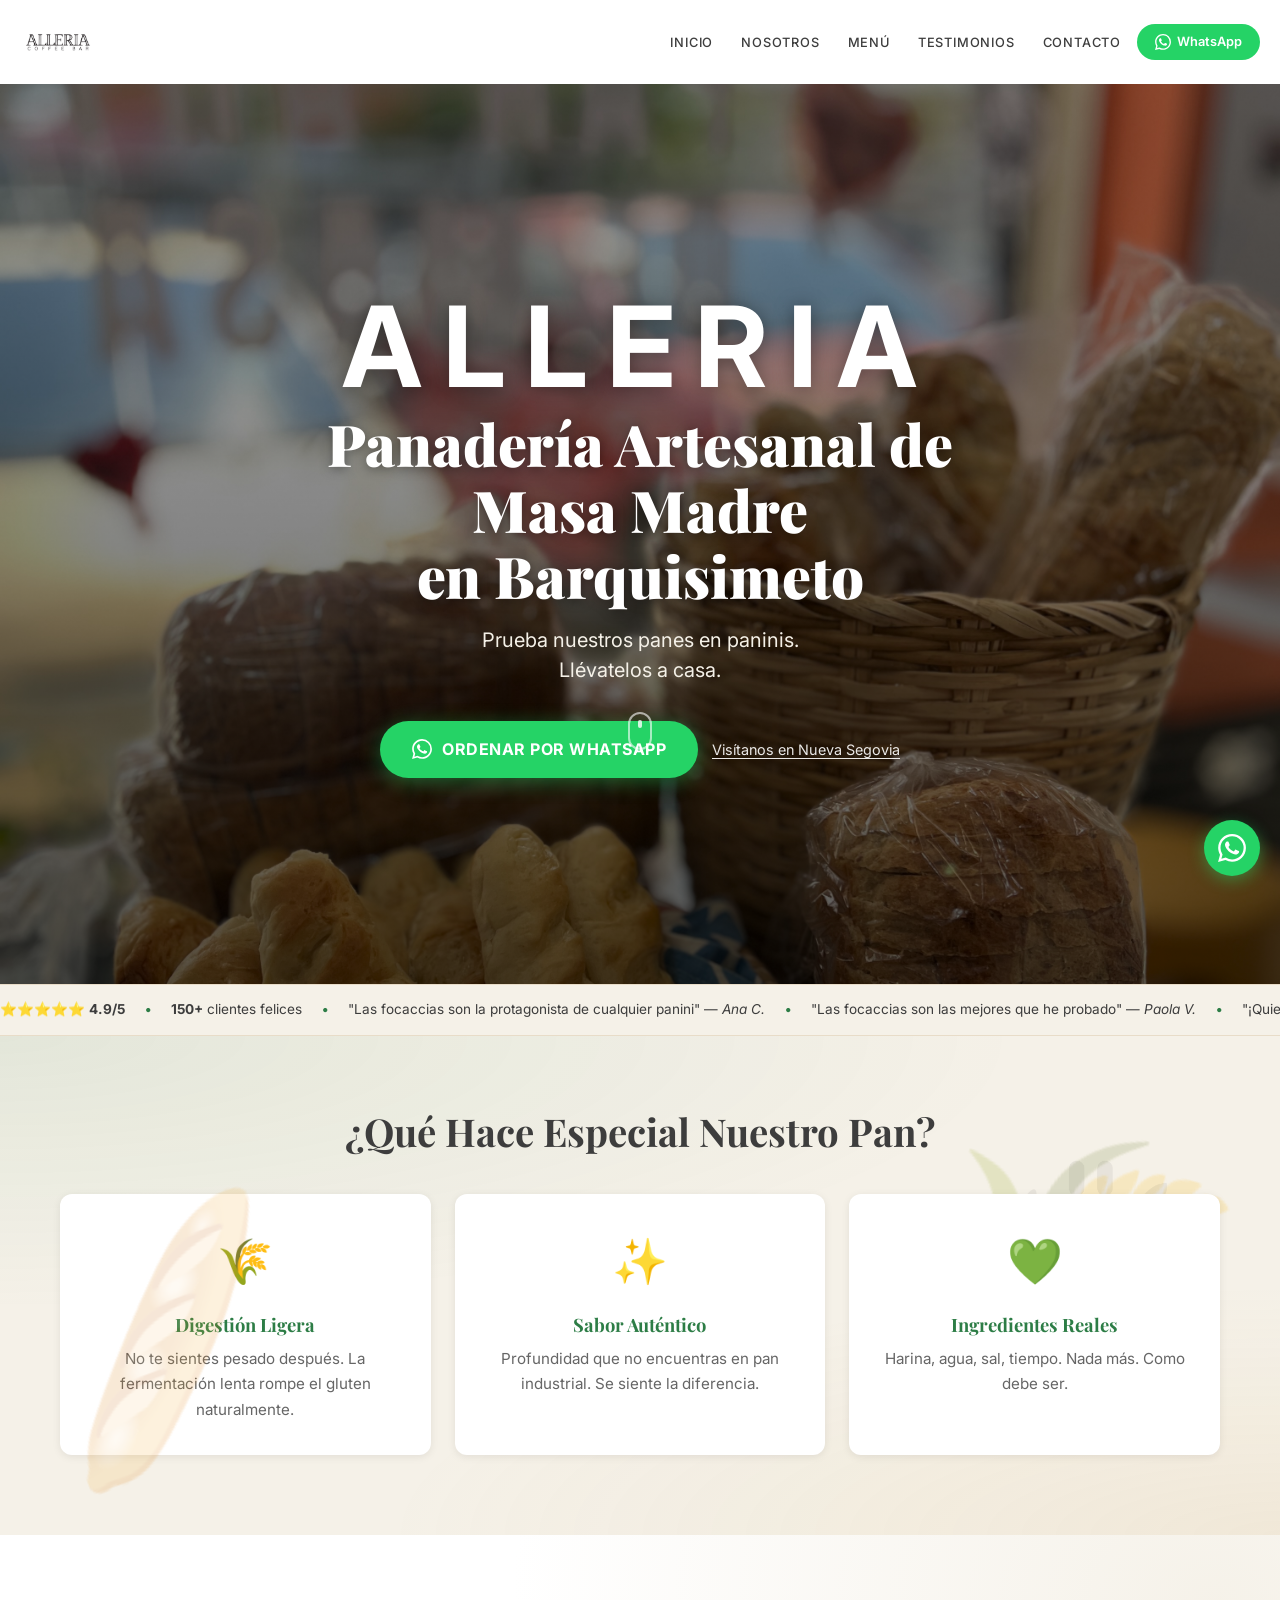
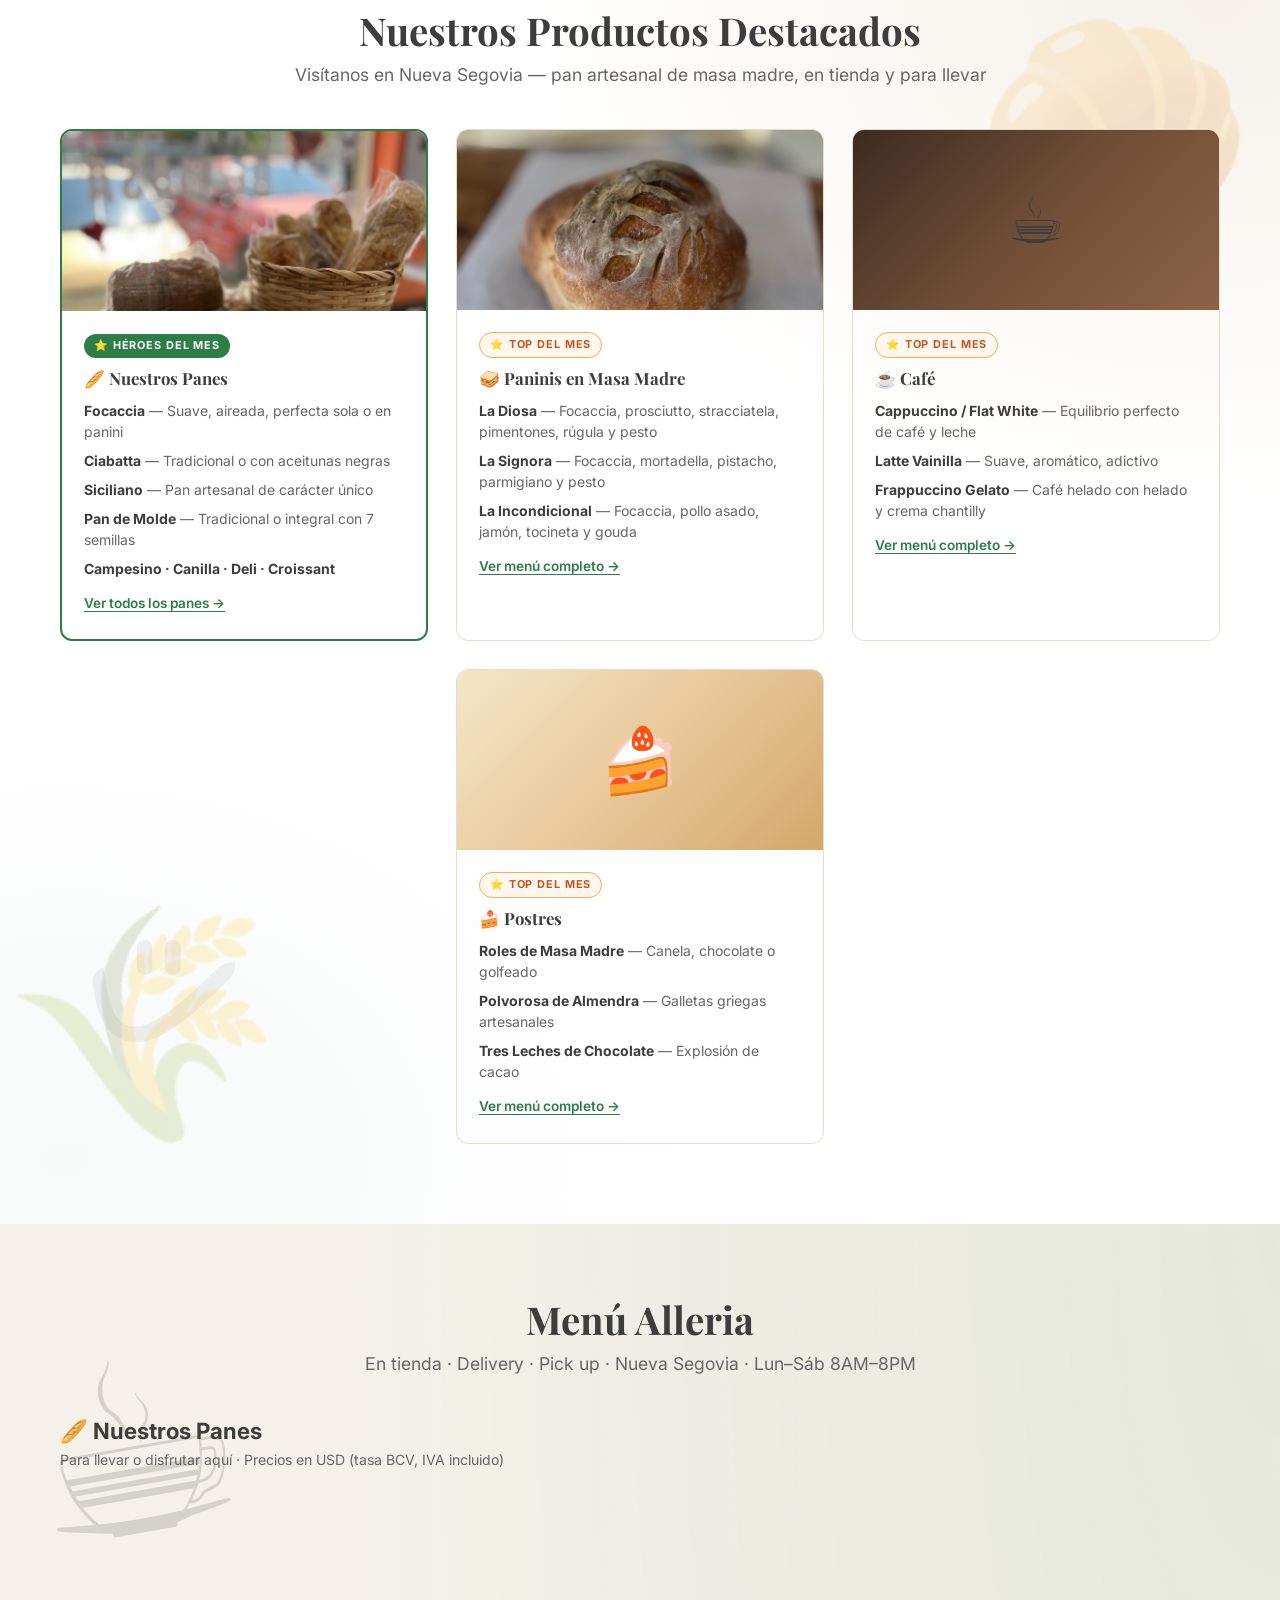
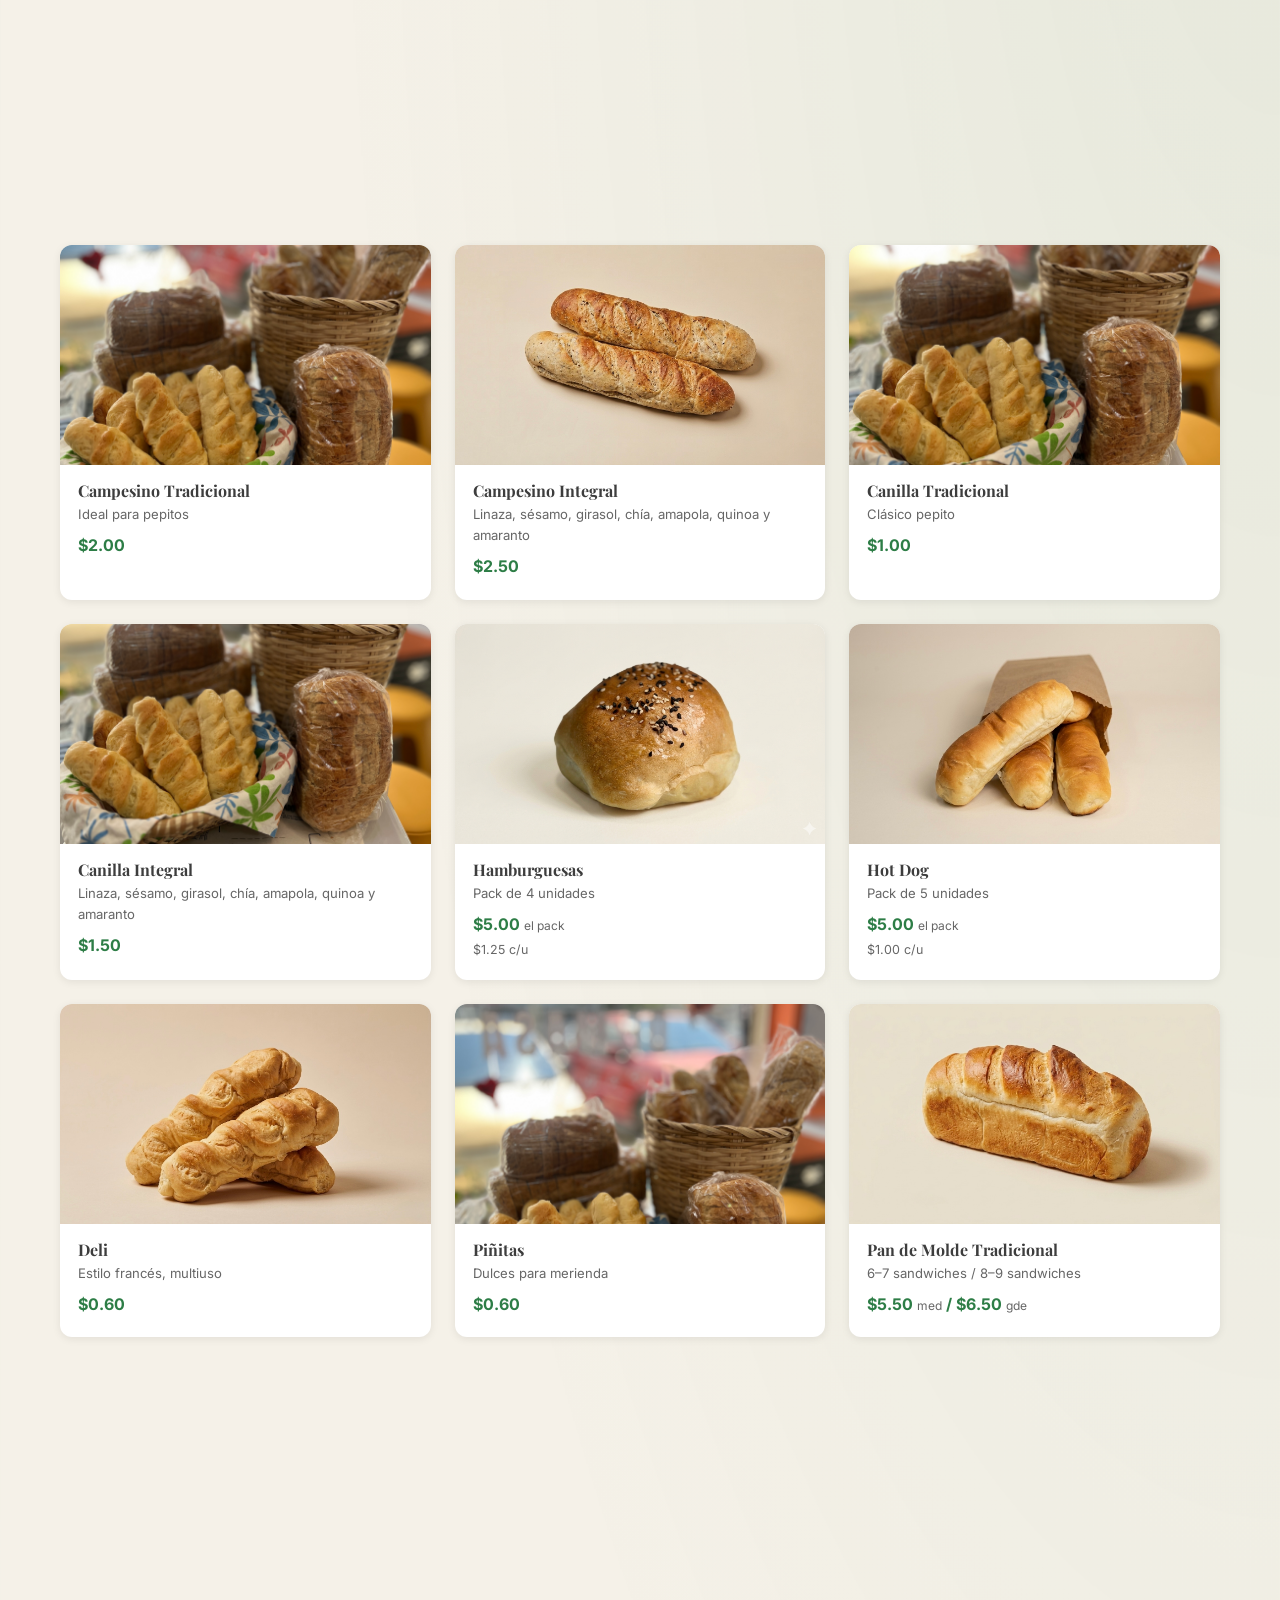
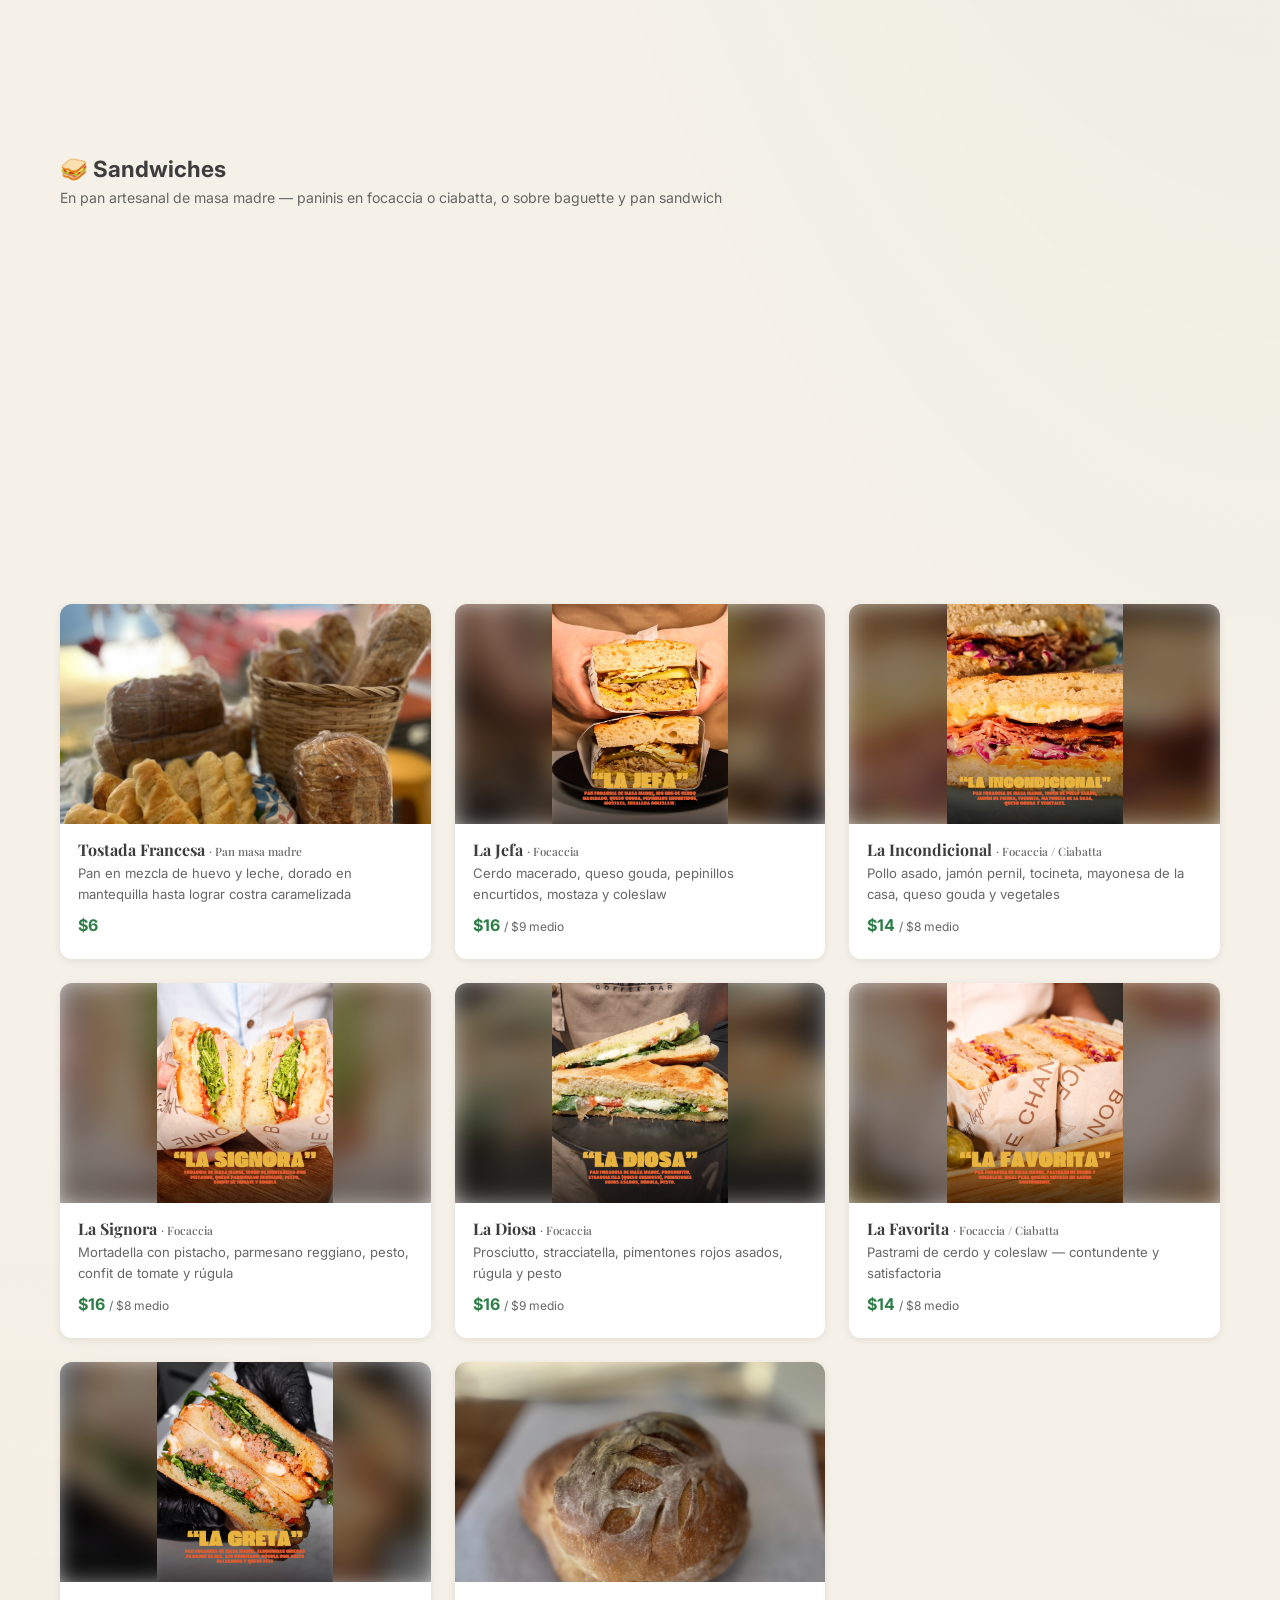
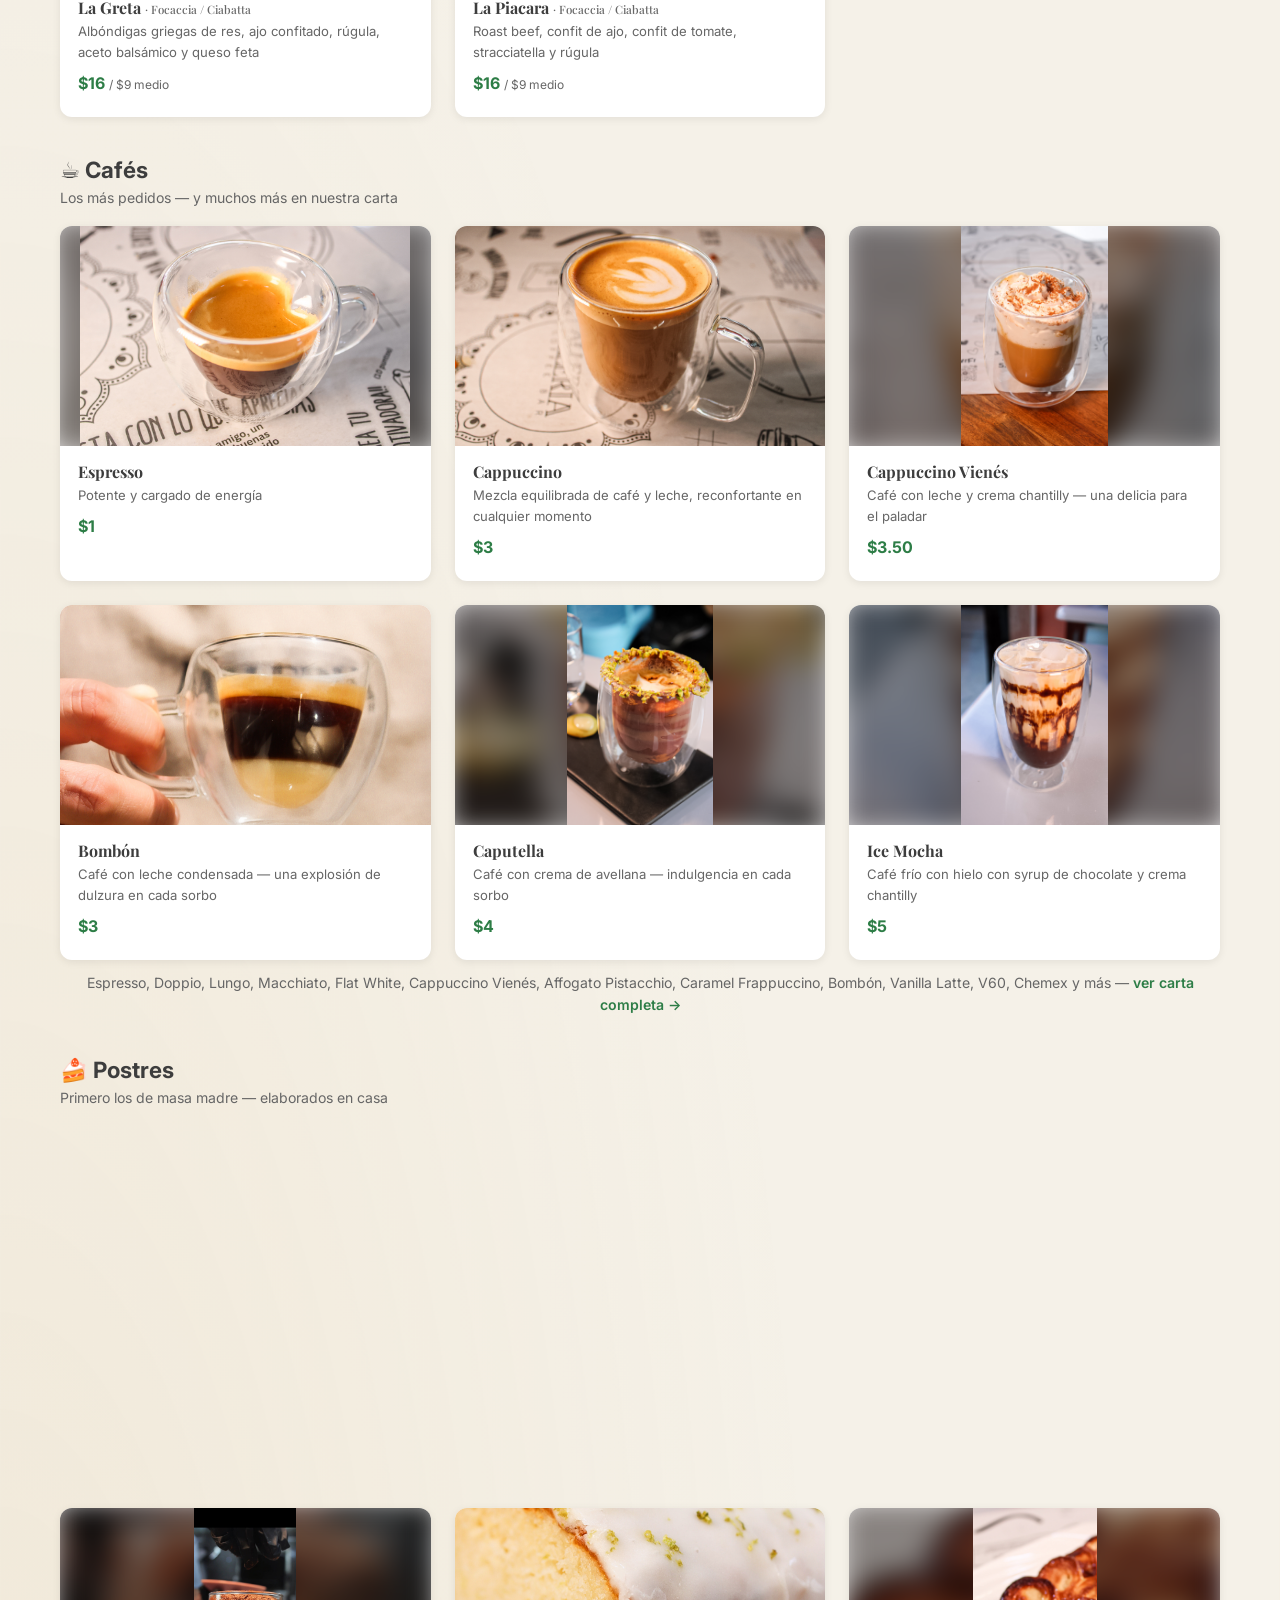
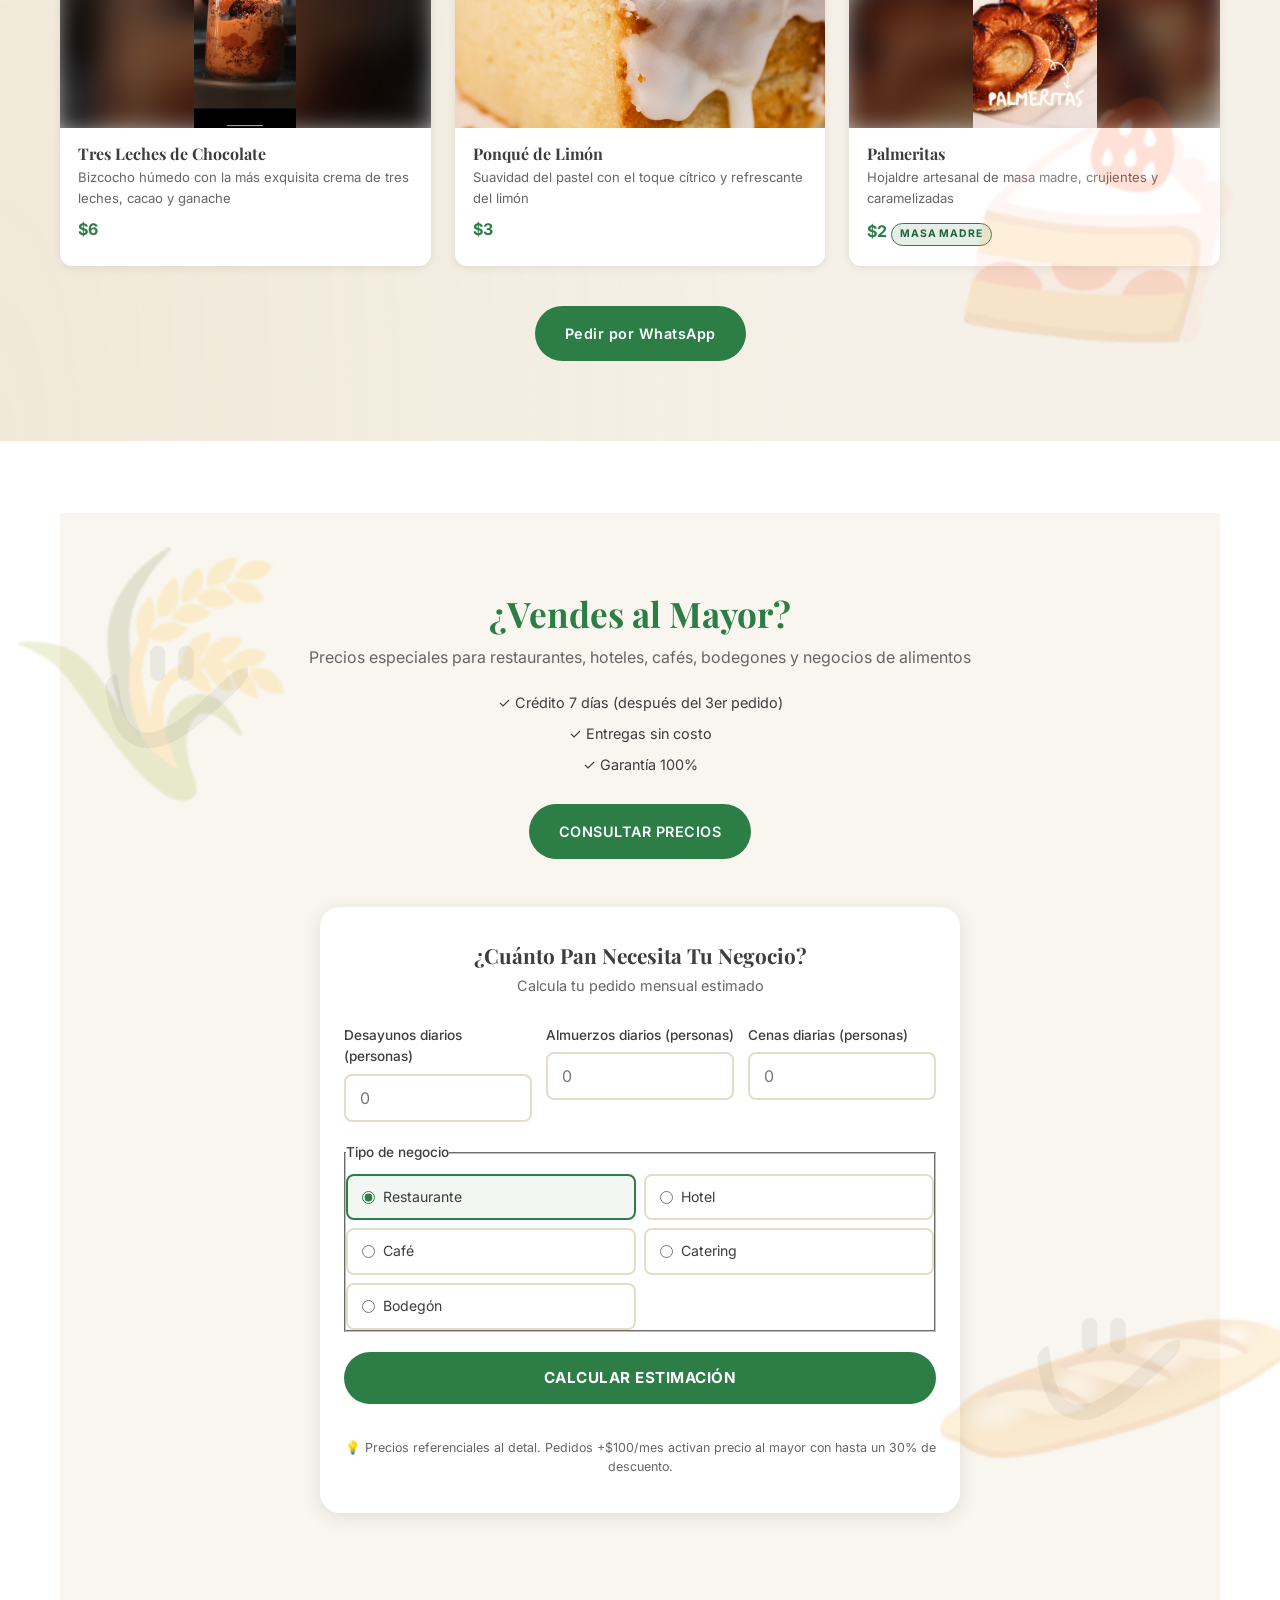
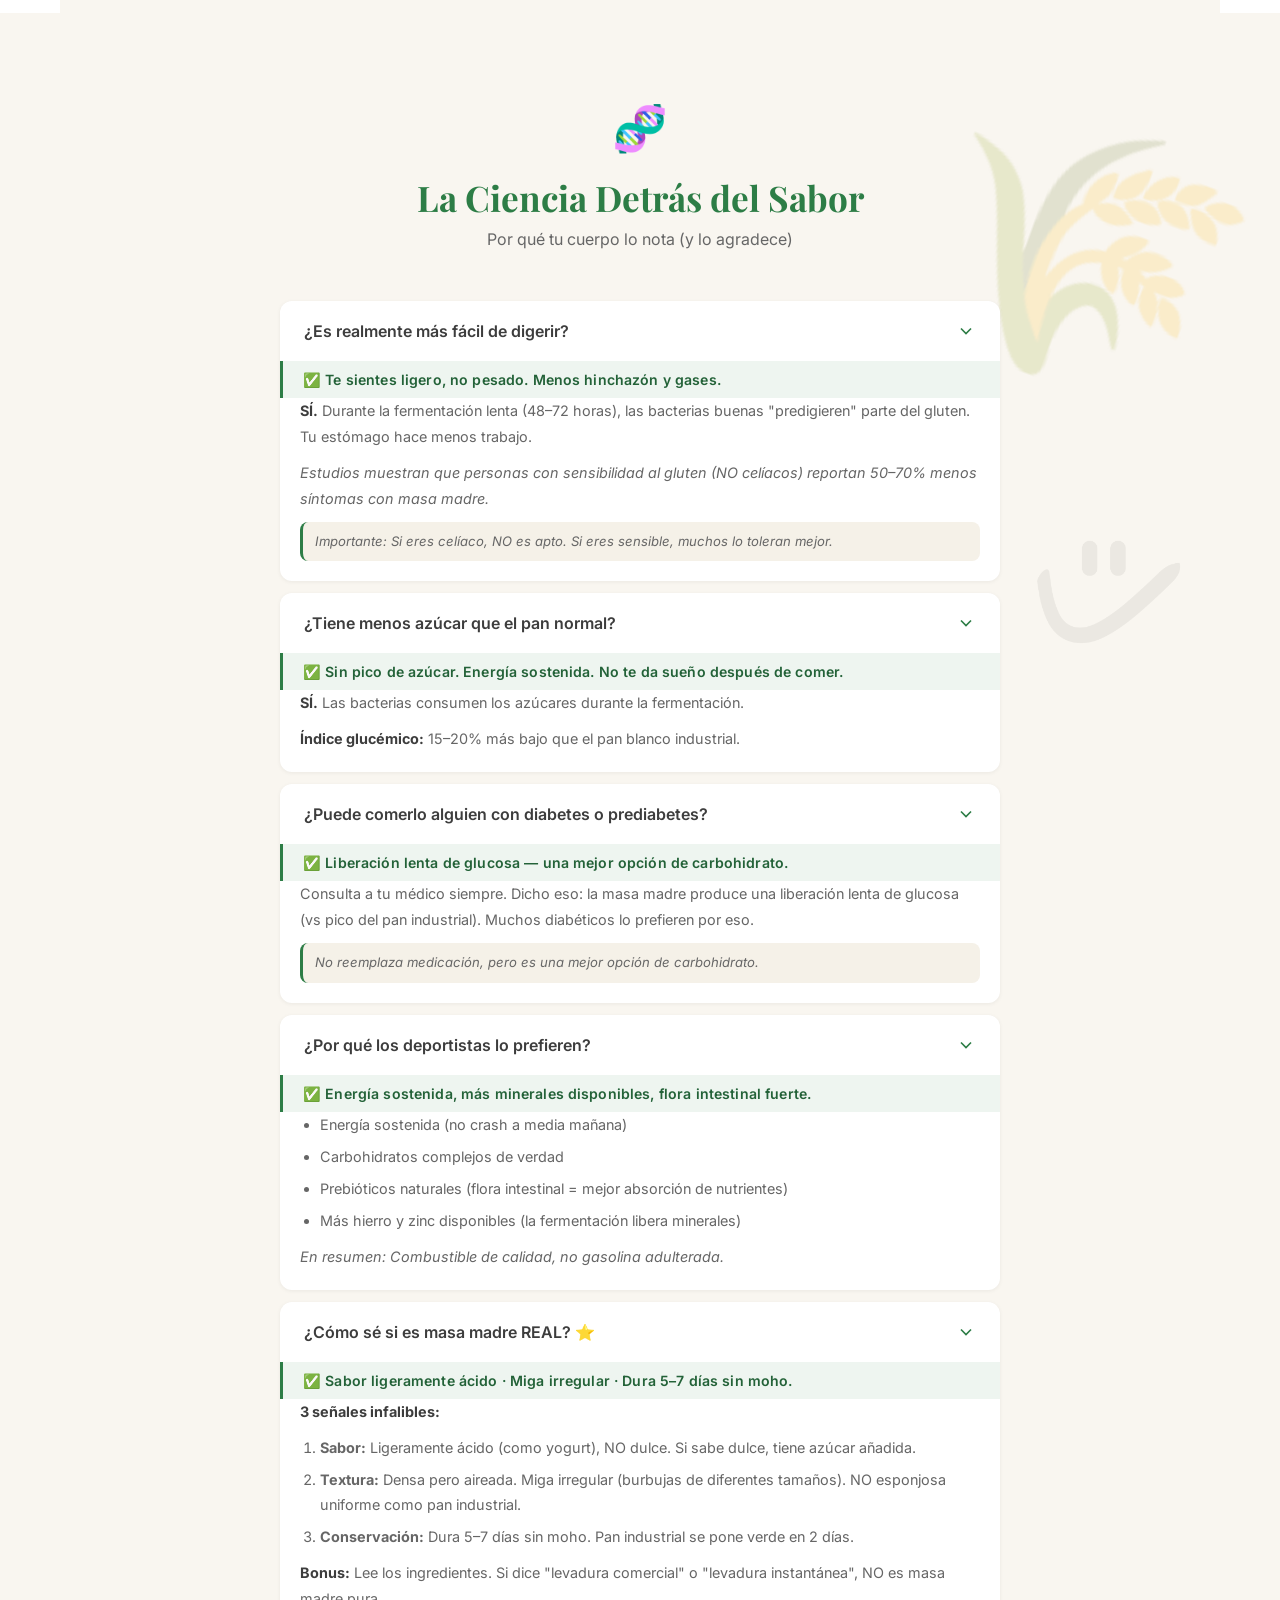
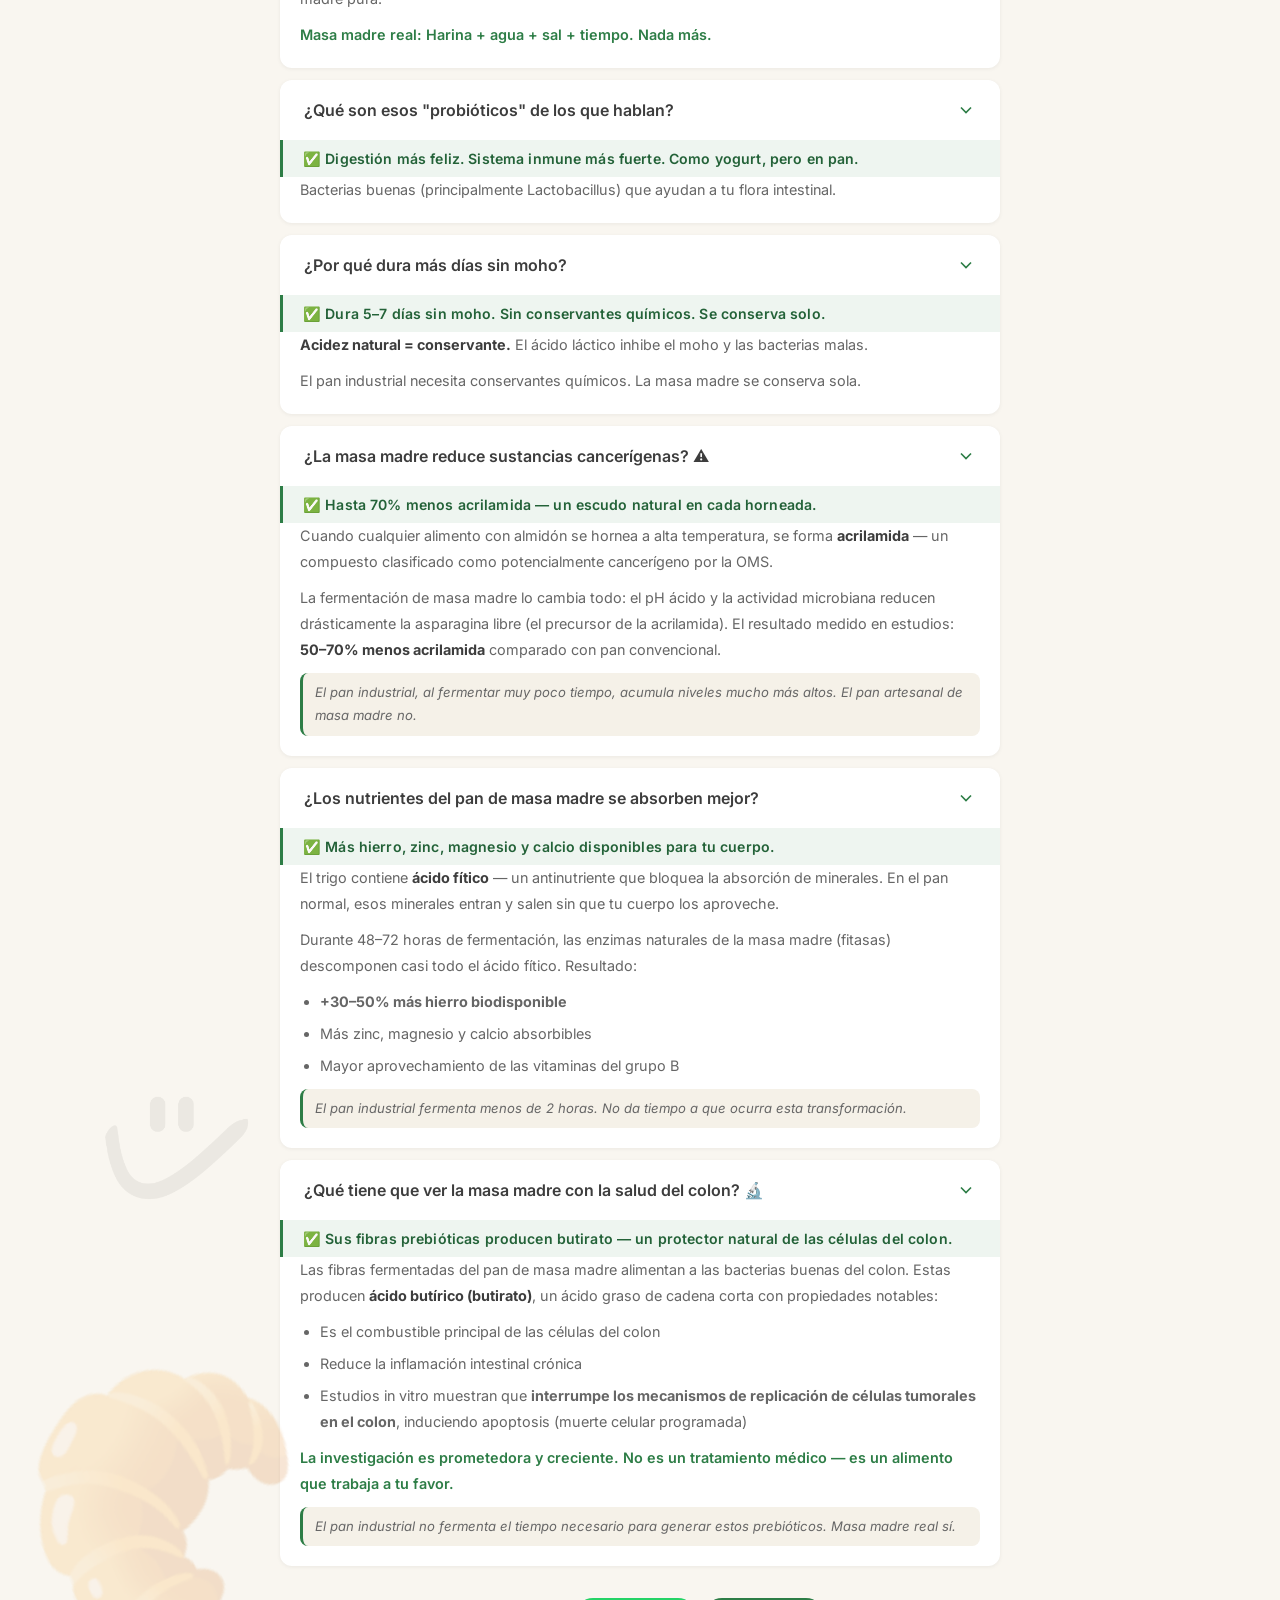
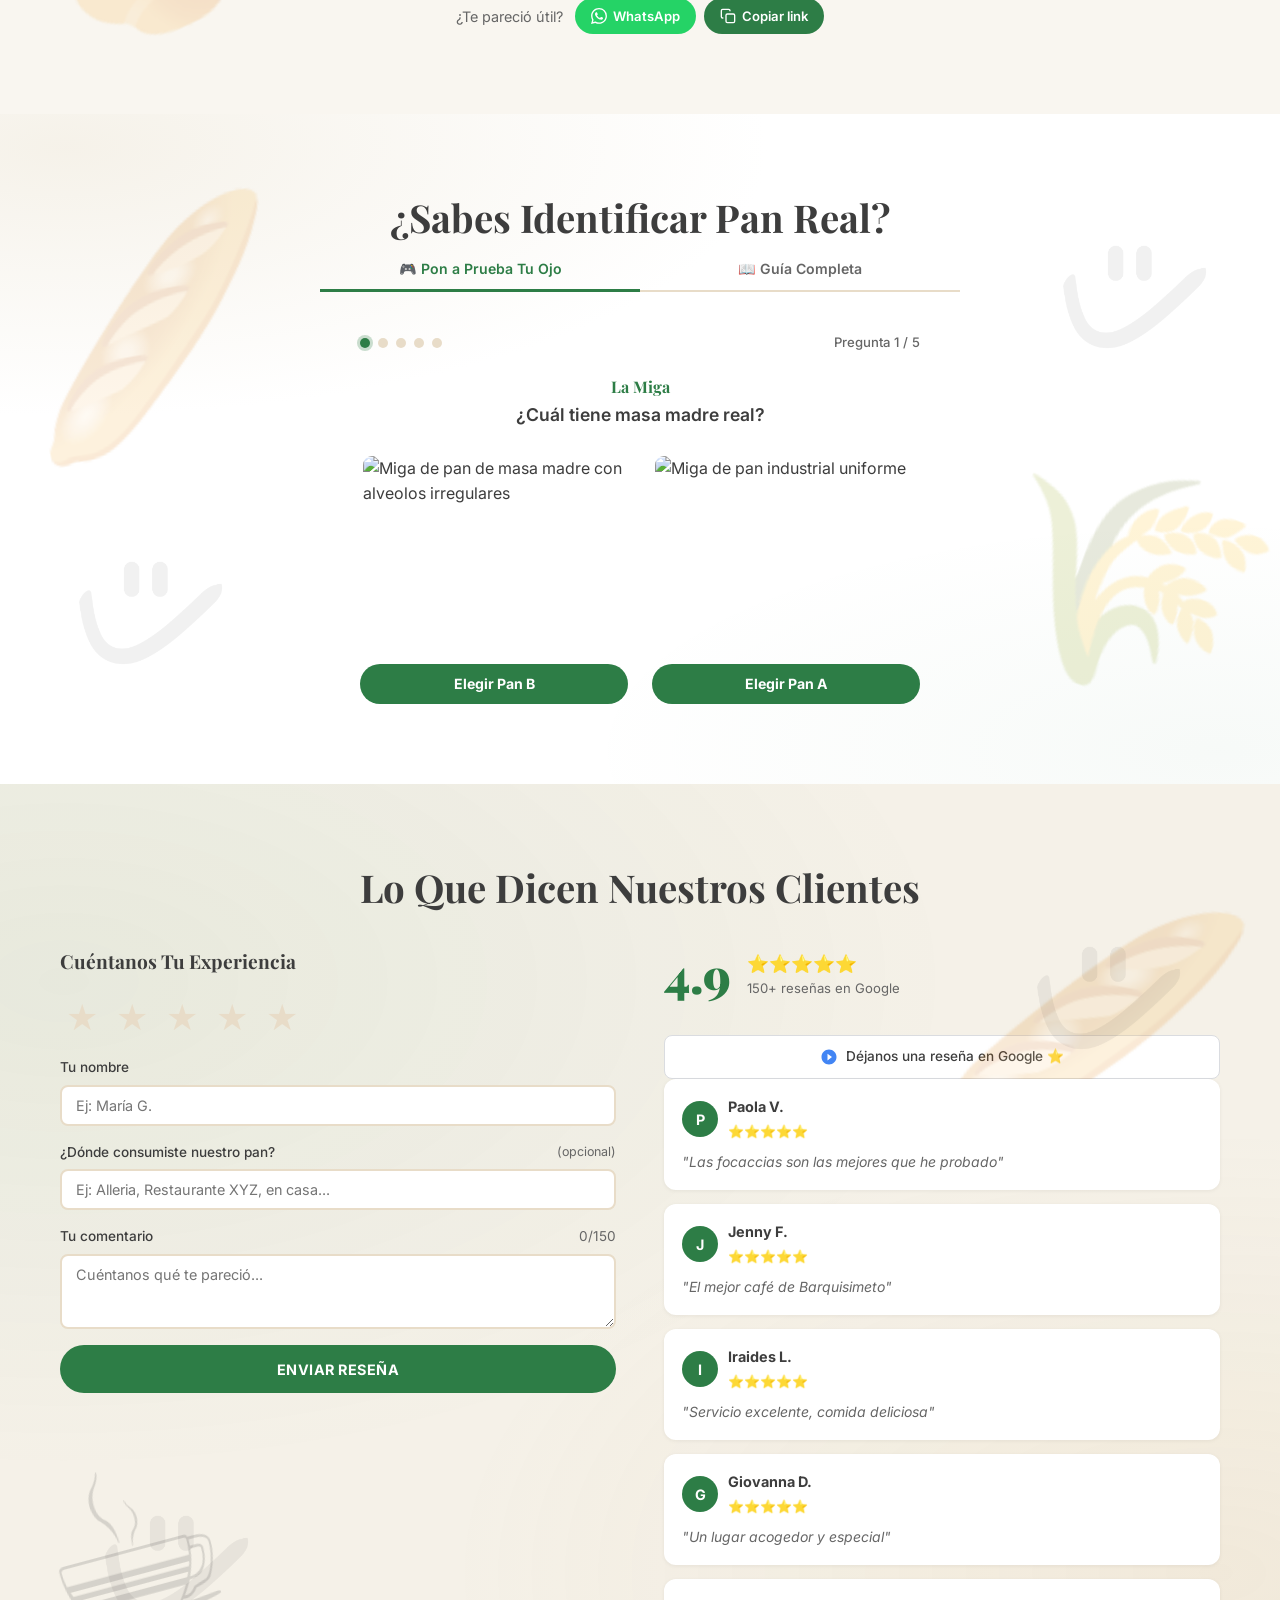
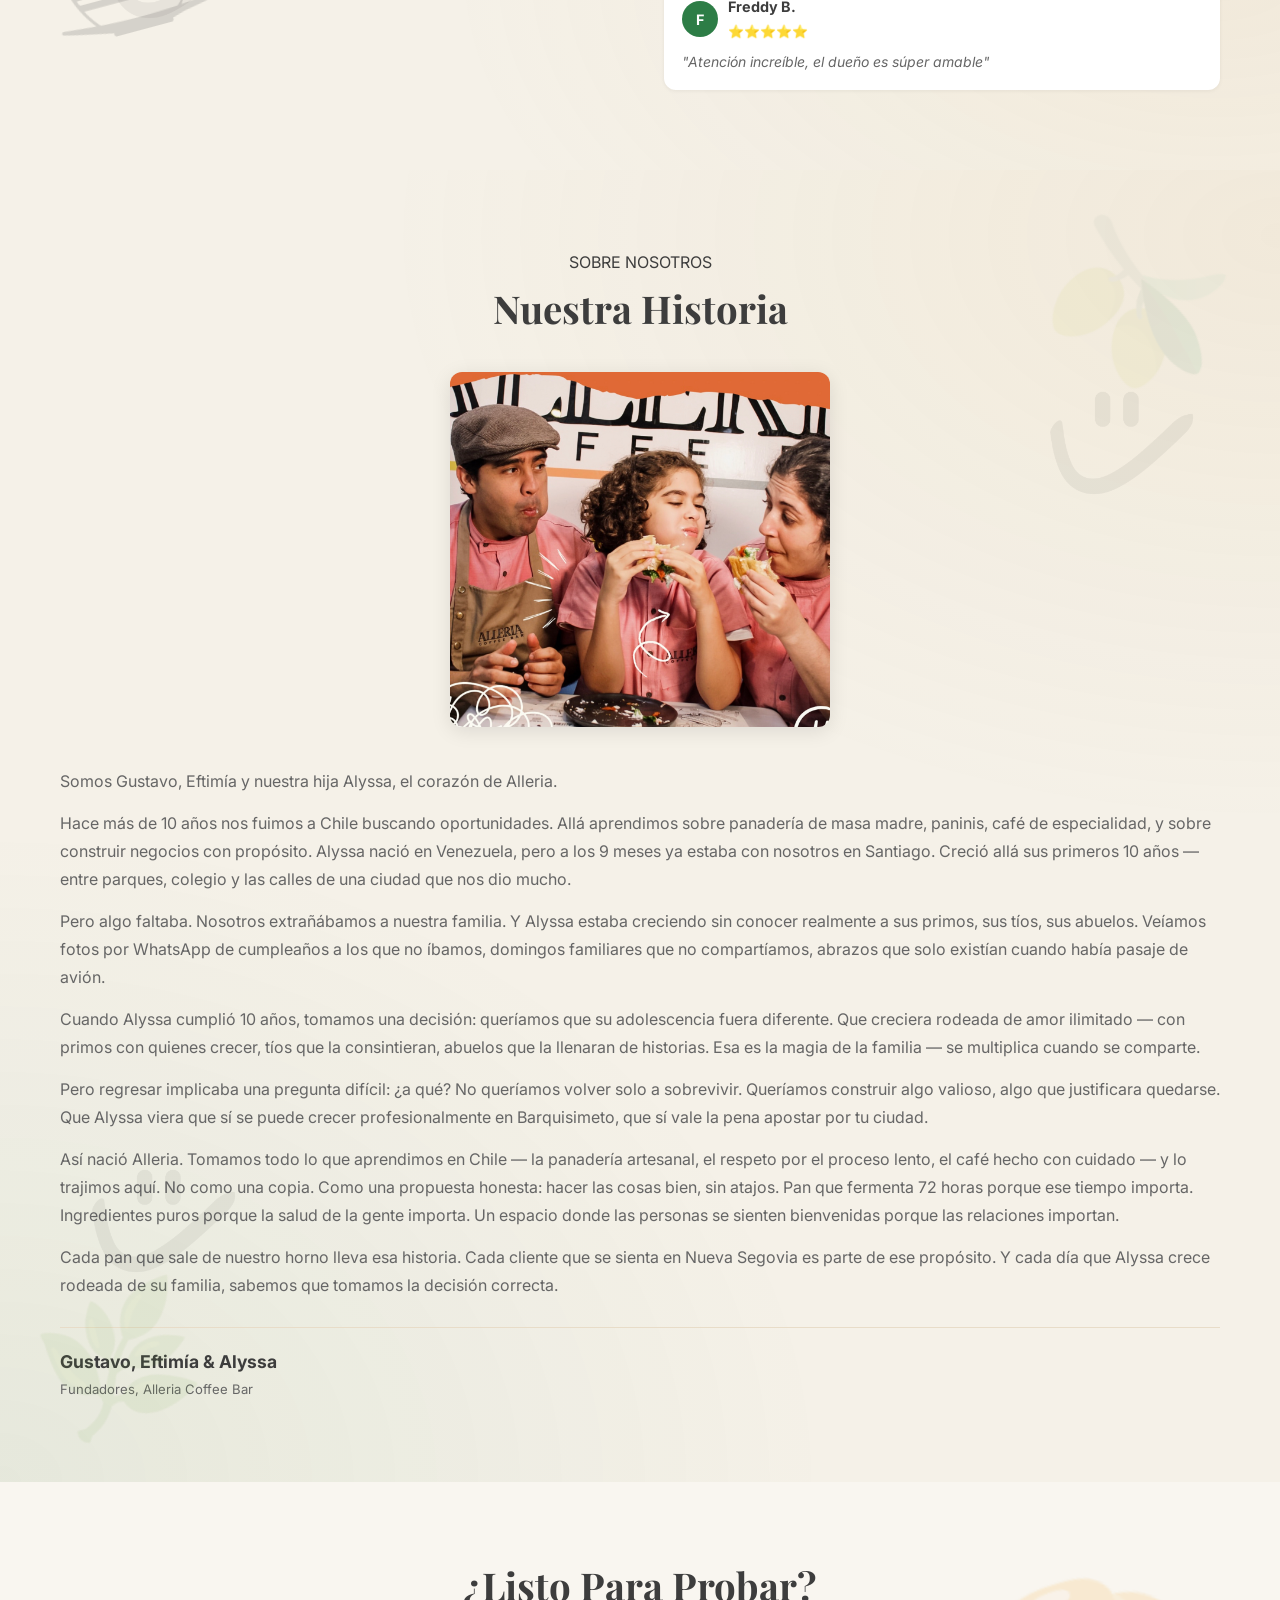
==== commit ae5a73db: "SEO: corrige el dominio del sitio en canonical, Open Graph y schema.org Apuntaban a alleria-coffee.v" ====
--- a/index.html
+++ b/index.html
@@ -8,19 +8,19 @@
   <meta name="keywords" content="panadería artesanal Barquisimeto, pan de masa madre Barquisimeto, pan artesanal Venezuela, panadería masa madre Venezuela, panini Barquisimeto">
   <meta name="author" content="Alleria Coffee Bar">
   <meta name="robots" content="index, follow">
-  <link rel="canonical" href="https://alleria-coffee.vercel.app">
+  <link rel="canonical" href="https://alleria-website.vercel.app">
 
   <!-- Open Graph -->
   <meta property="og:type" content="website">
-  <meta property="og:url" content="https://alleria-coffee.vercel.app">
+  <meta property="og:url" content="https://alleria-website.vercel.app">
   <meta property="og:title" content="Alleria | Panadería de Masa Madre en Barquisimeto">
   <meta property="og:description" content="Panadería artesanal de masa madre en Barquisimeto. Prueba nuestros panes en paninis o llévatelos a casa.">
-  <meta property="og:image" content="https://alleria-coffee.vercel.app/assets/hero.jpg">
+  <meta property="og:image" content="https://alleria-website.vercel.app/assets/hero.jpg">
   <meta property="og:locale" content="es_VE">
   <meta name="twitter:card" content="summary_large_image">
   <meta name="twitter:title" content="Alleria | Panadería de Masa Madre en Barquisimeto">
   <meta name="twitter:description" content="Panadería artesanal de masa madre en Barquisimeto. Prueba nuestros panes en paninis o llévatelos a casa.">
-  <meta name="twitter:image" content="https://alleria-coffee.vercel.app/assets/hero.jpg">
+  <meta name="twitter:image" content="https://alleria-website.vercel.app/assets/hero.jpg">
 
   <!-- Google Fonts -->
   <link rel="preconnect" href="https://fonts.googleapis.com">
@@ -37,10 +37,10 @@
     "@type": "Bakery",
     "name": "Alleria Coffee Bar",
     "description": "Panadería artesanal de masa madre en Barquisimeto. Experiencia en tienda con paninis, café y postres.",
-    "url": "https://alleria-coffee.vercel.app",
+    "url": "https://alleria-website.vercel.app",
     "telephone": "+584122632864",
     "foundingDate": "2024",
-    "image": "https://alleria-coffee.vercel.app/assets/hero.jpg",
+    "image": "https://alleria-website.vercel.app/assets/hero.jpg",
     "address": {
       "@type": "PostalAddress",
       "streetAddress": "Calle 6 entre carrera 1 y 2, Edificio Chamonix, local 2",
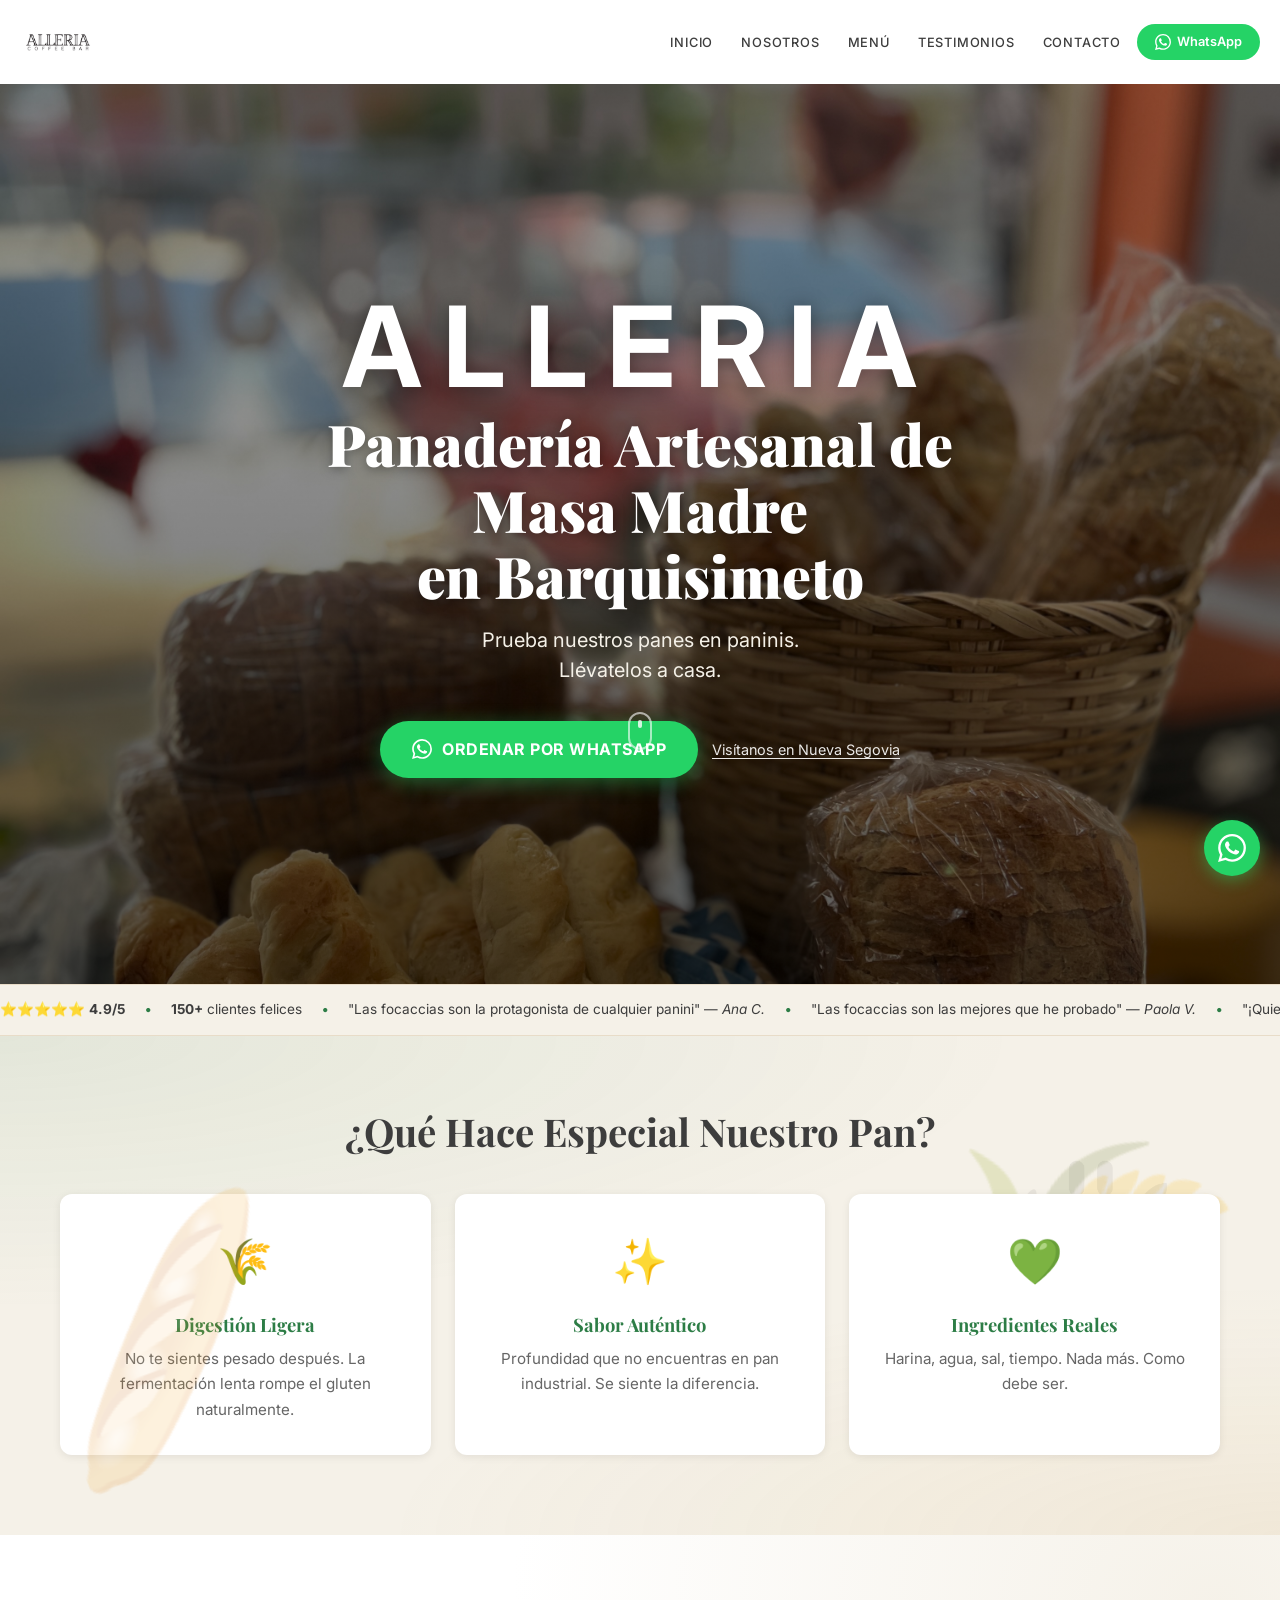
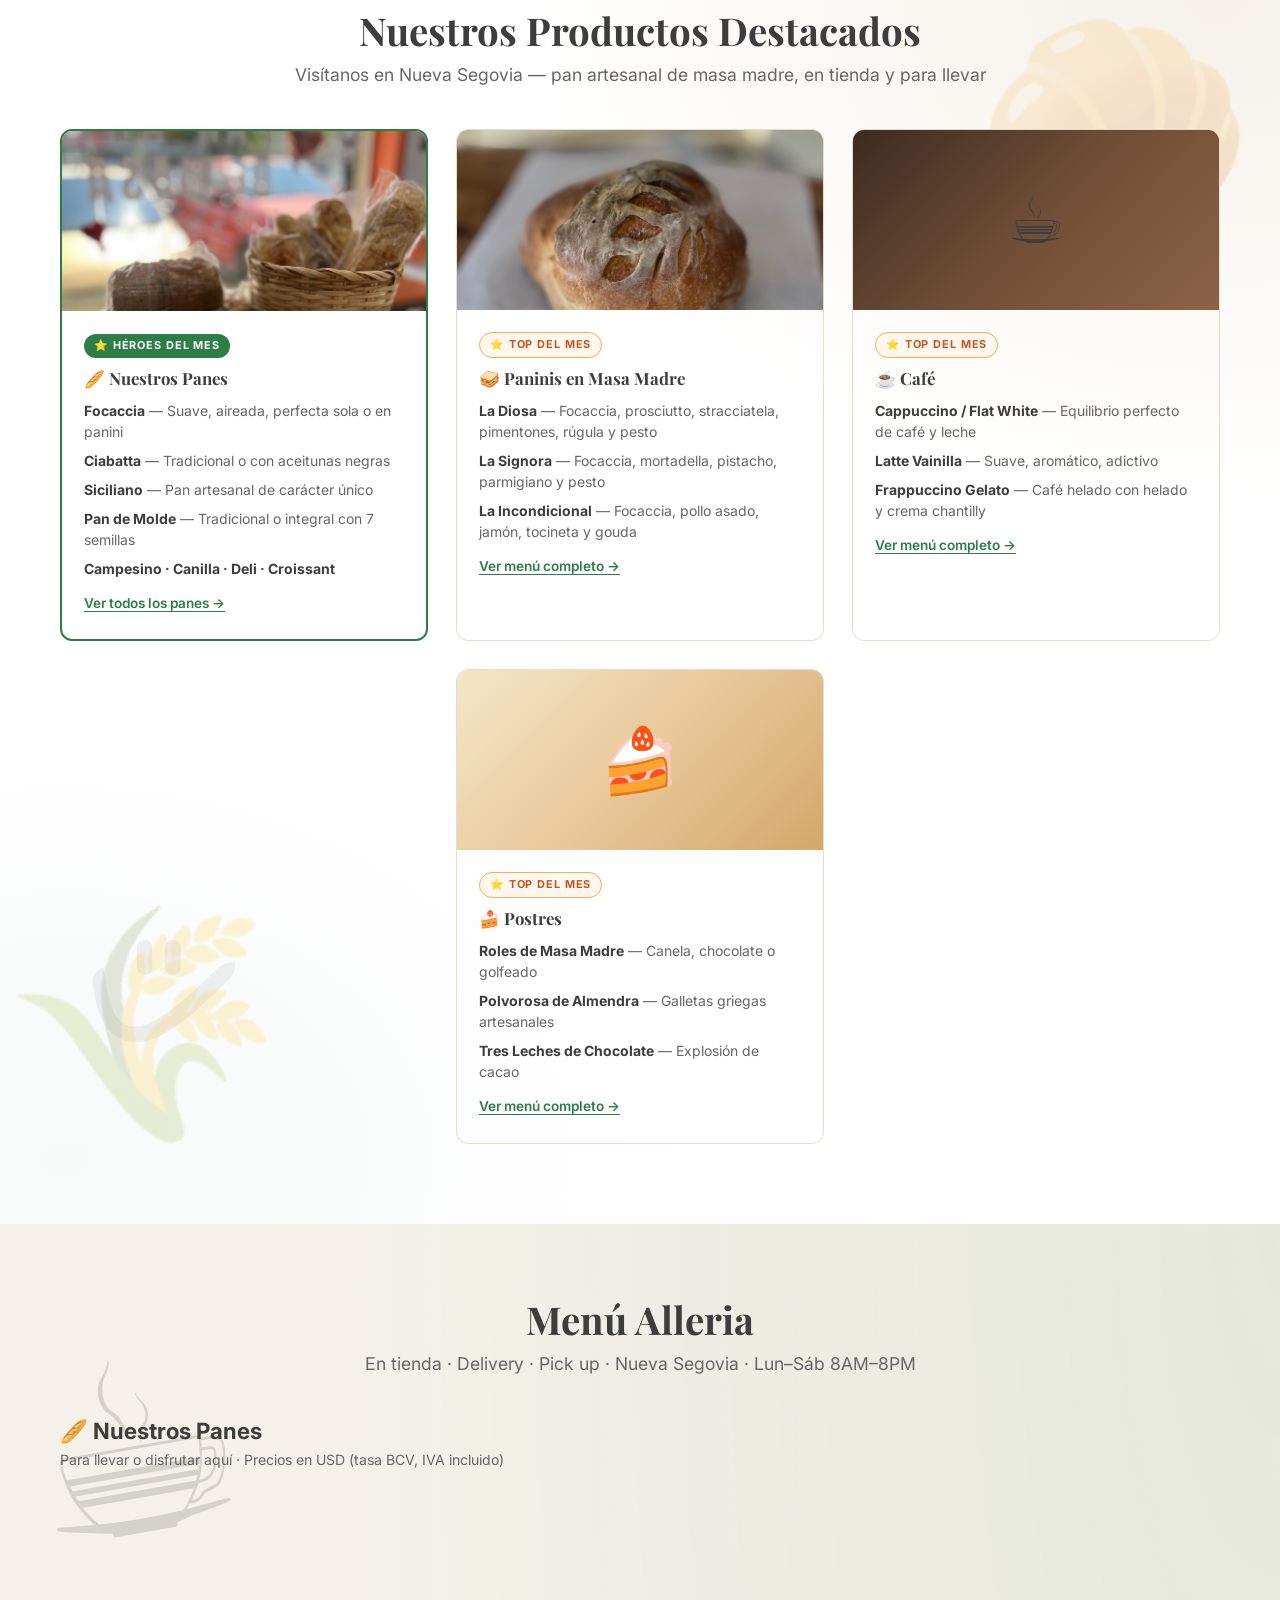
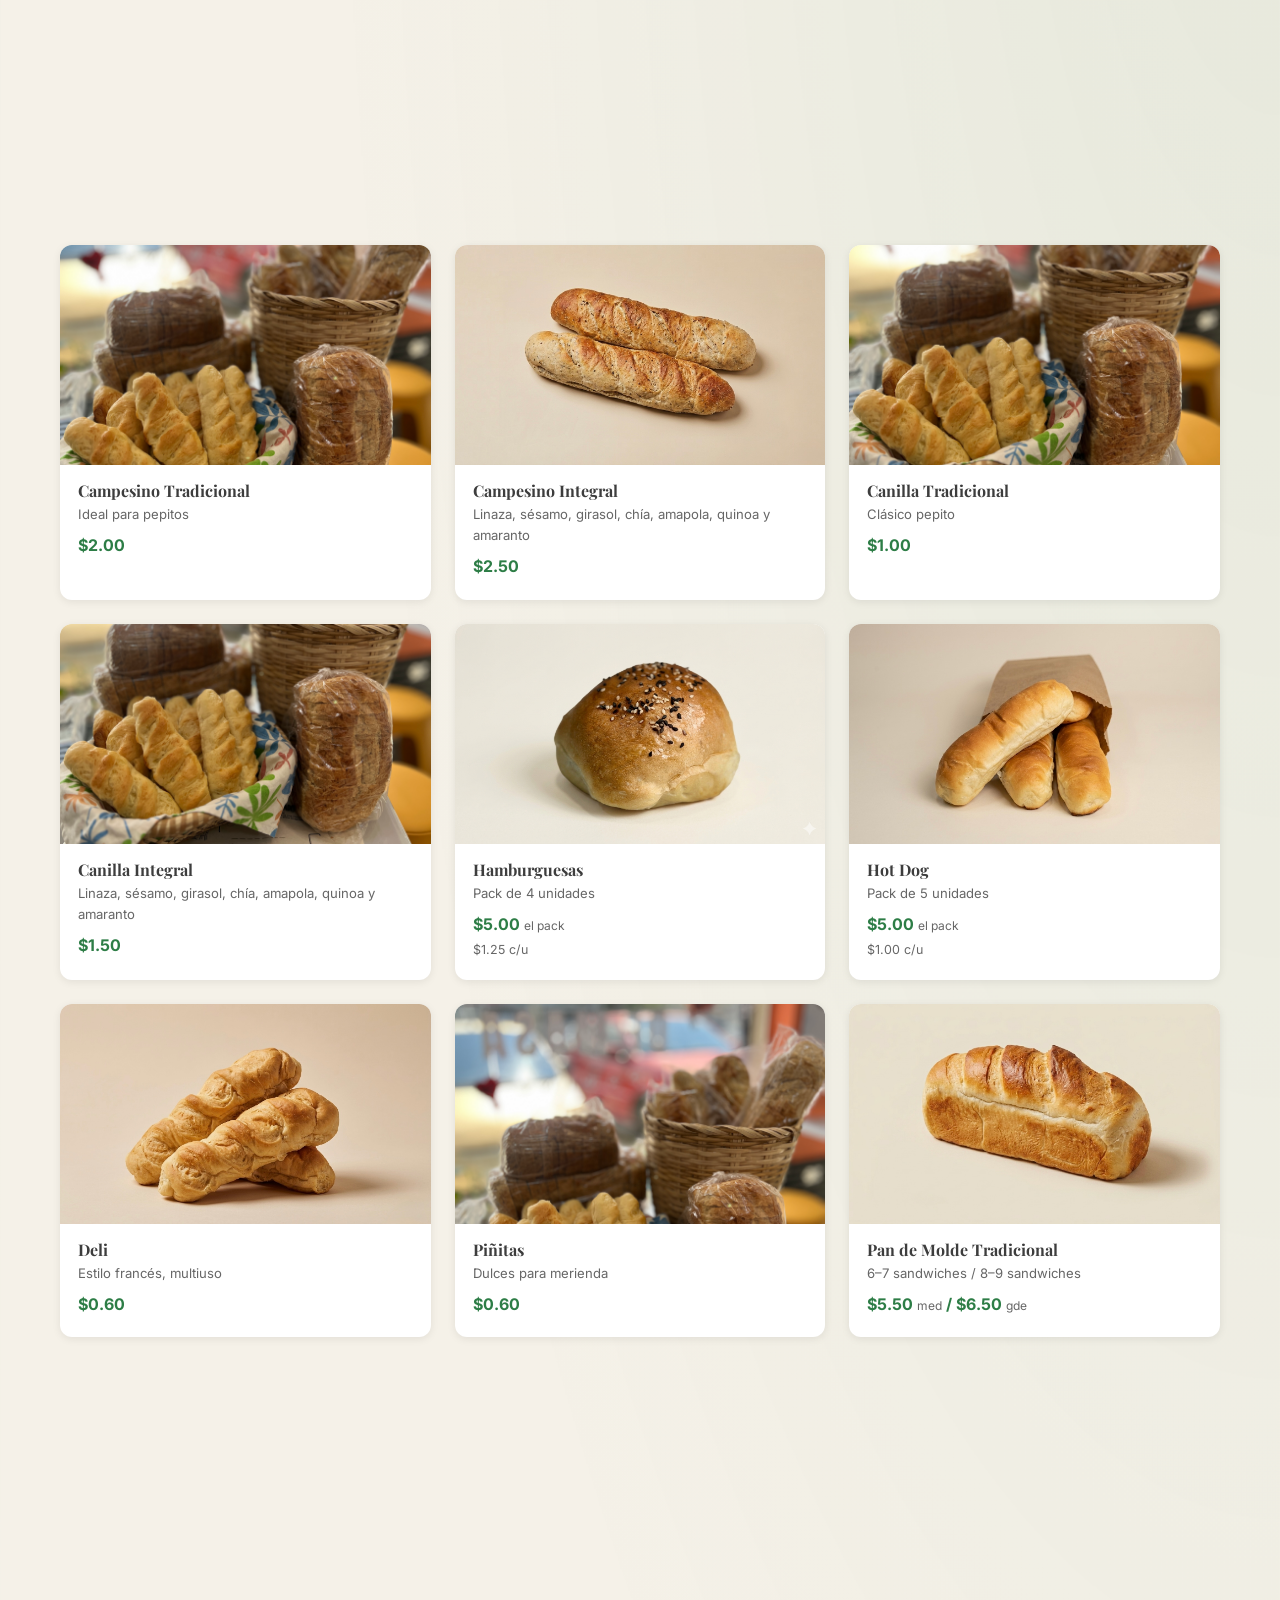
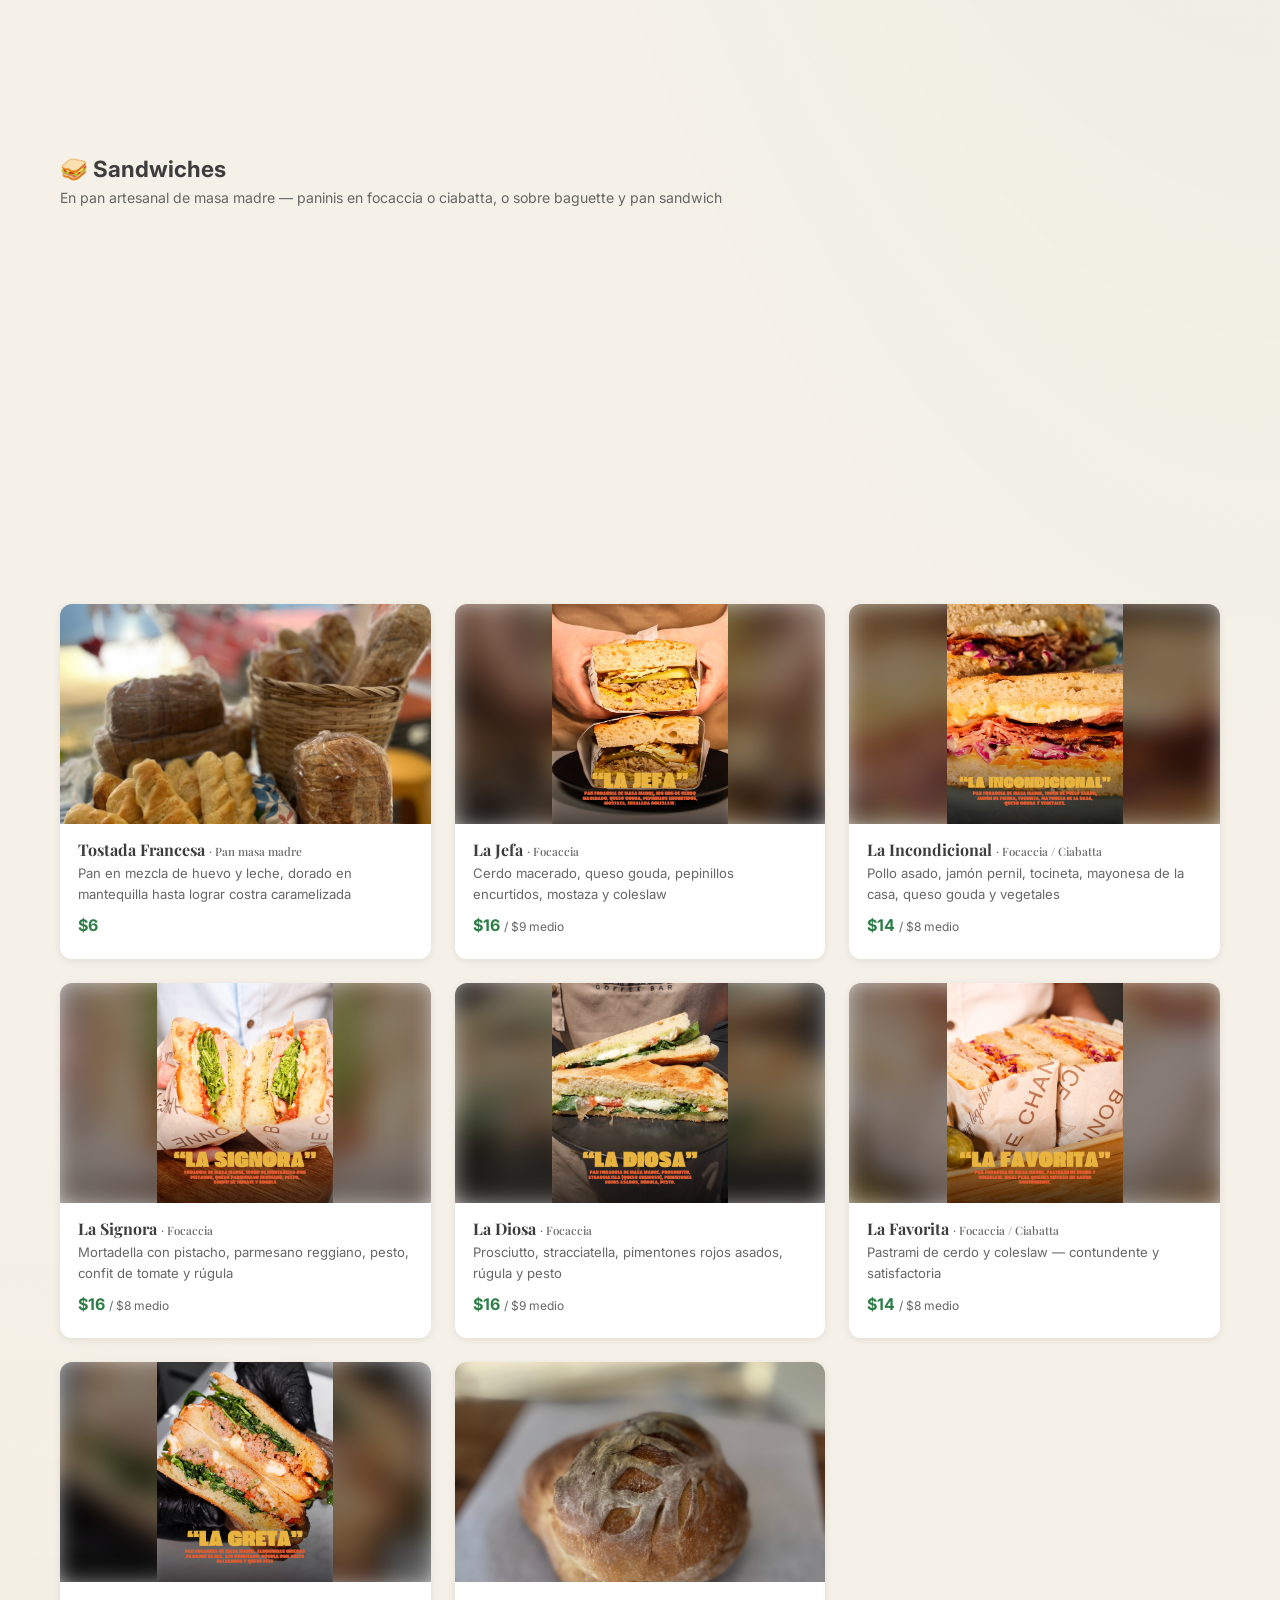
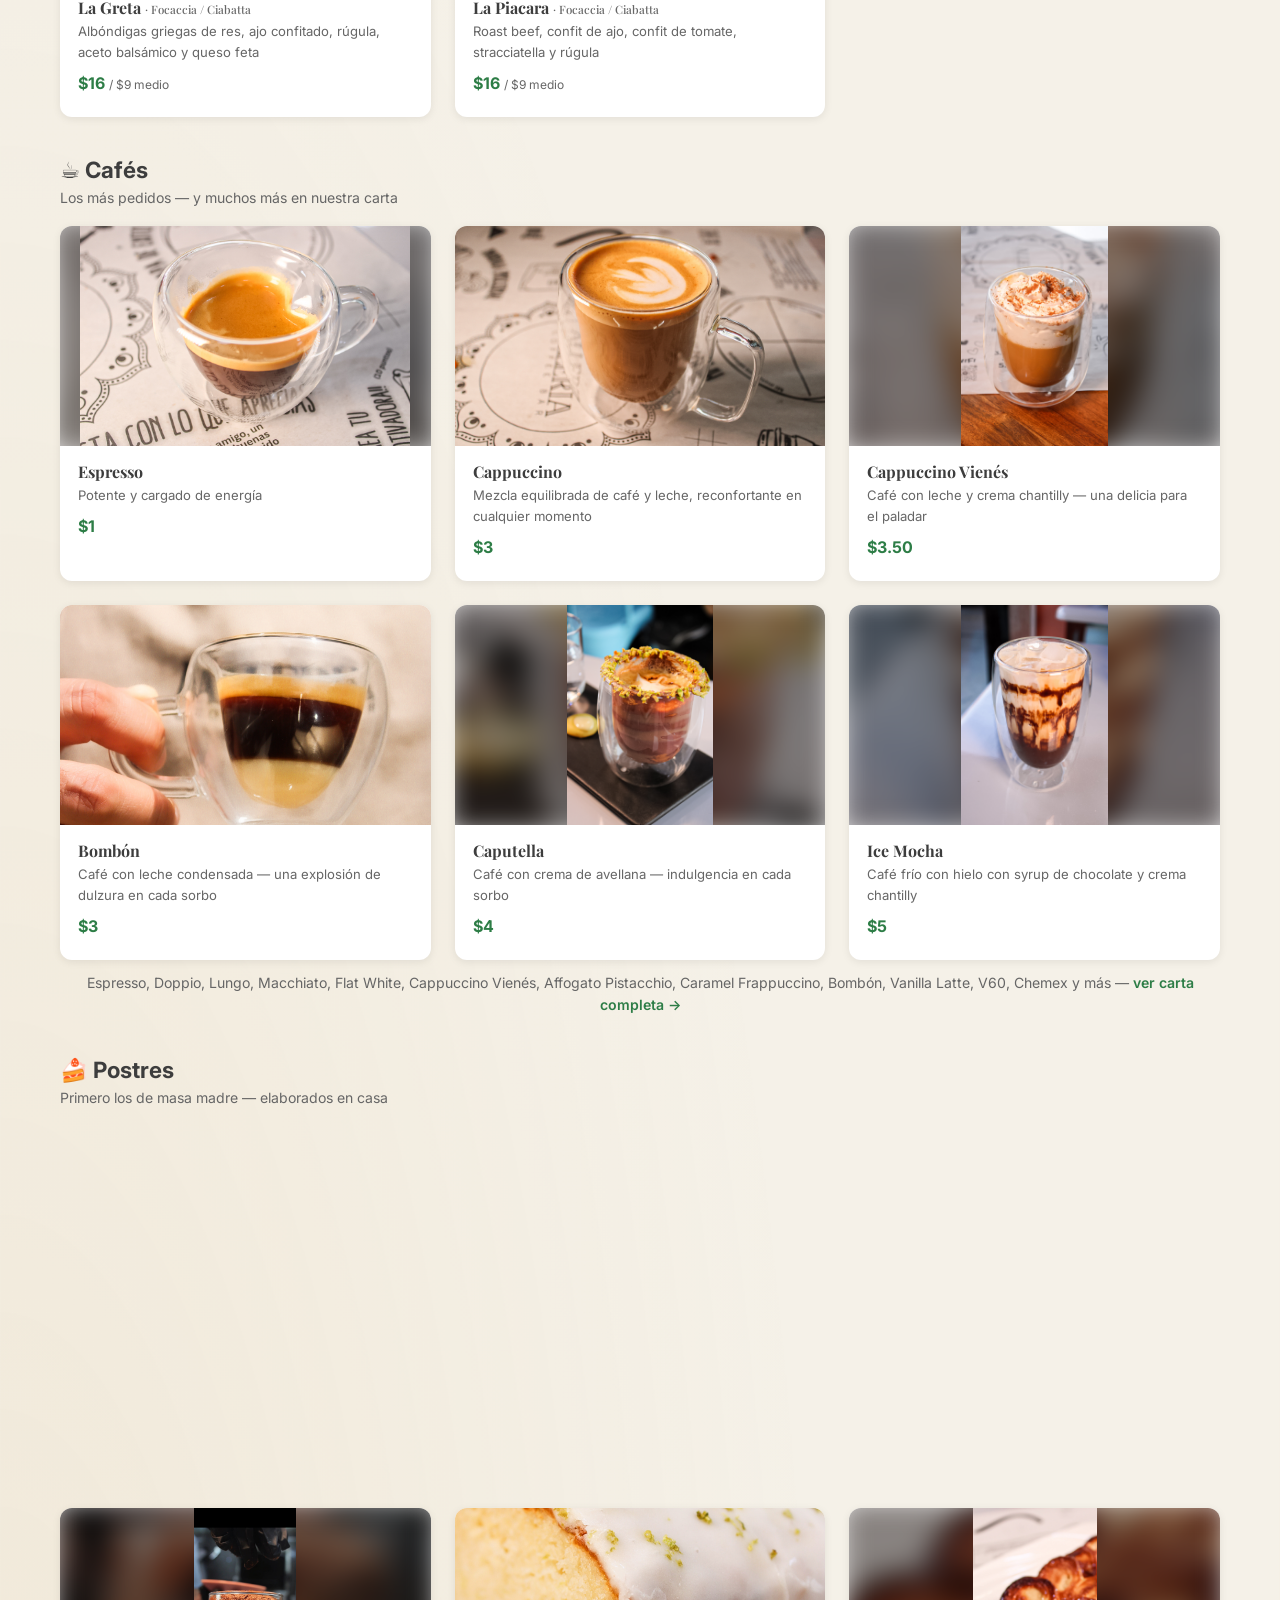
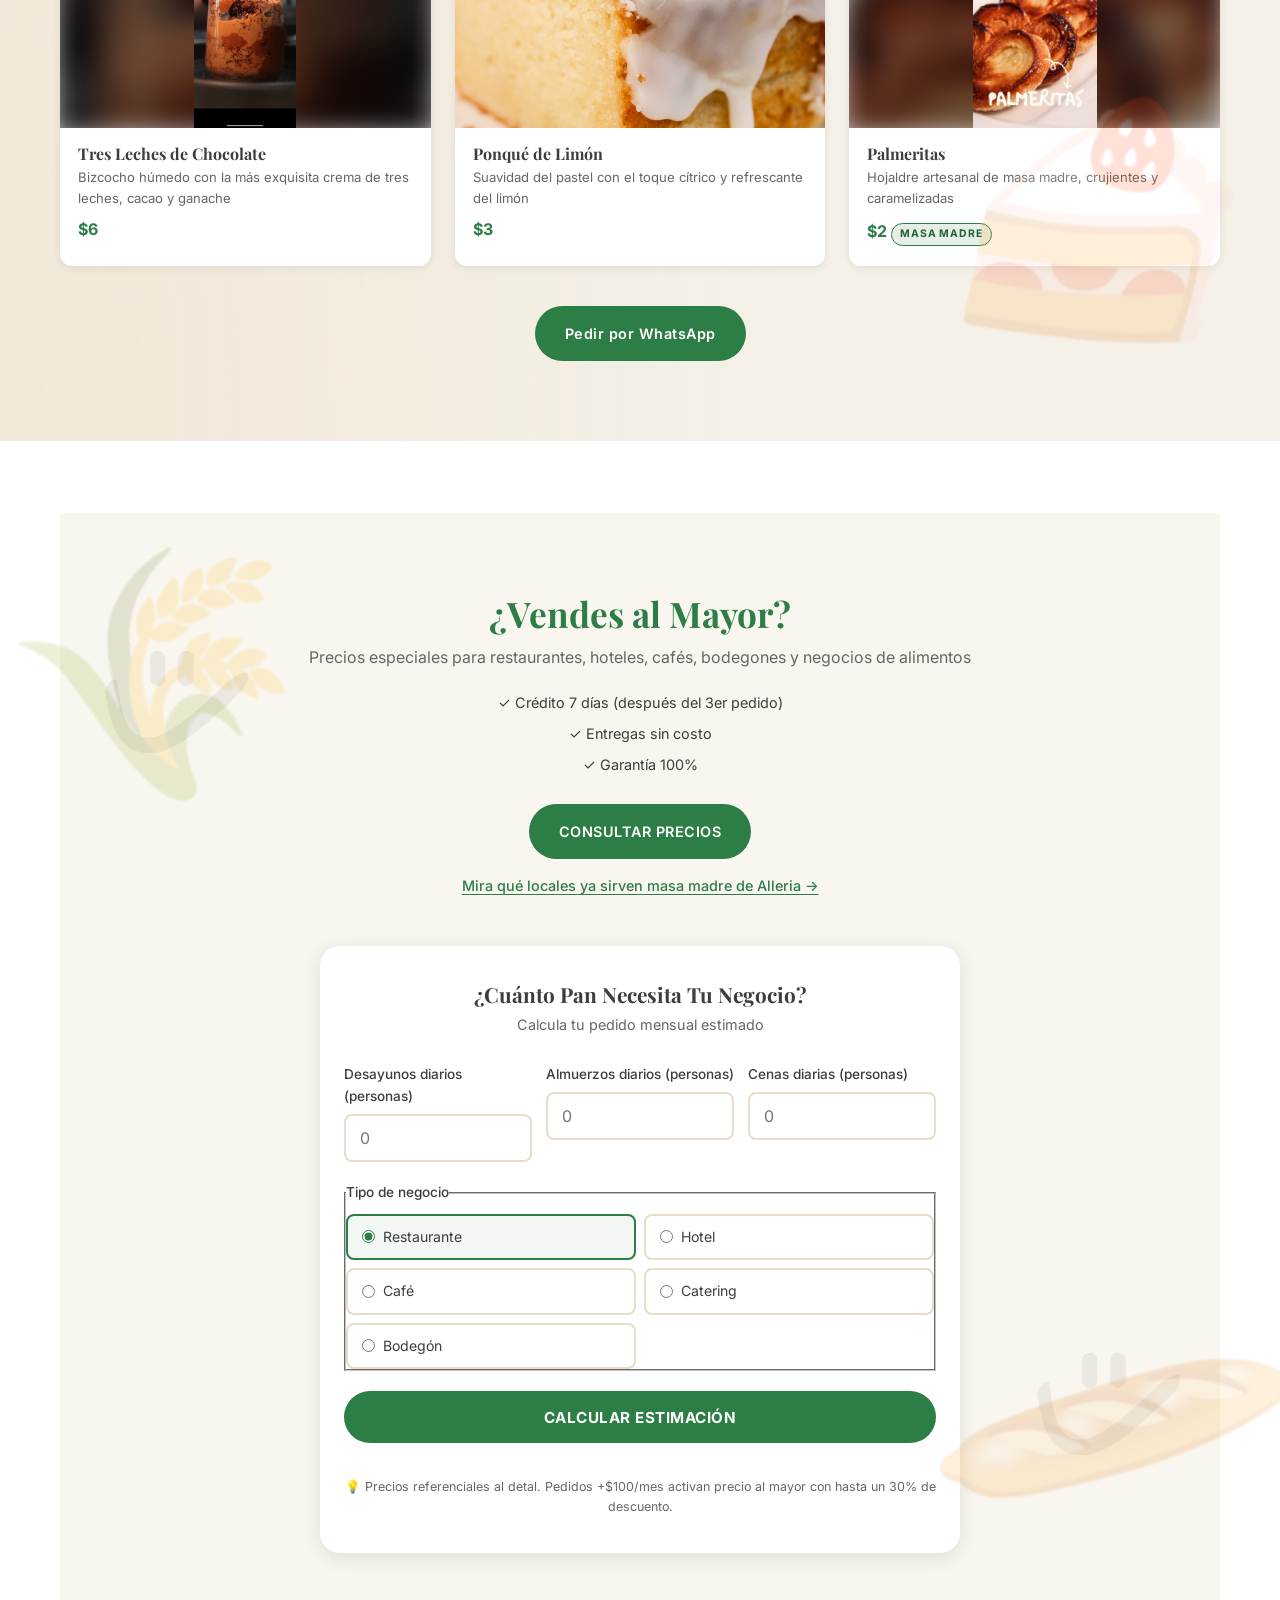
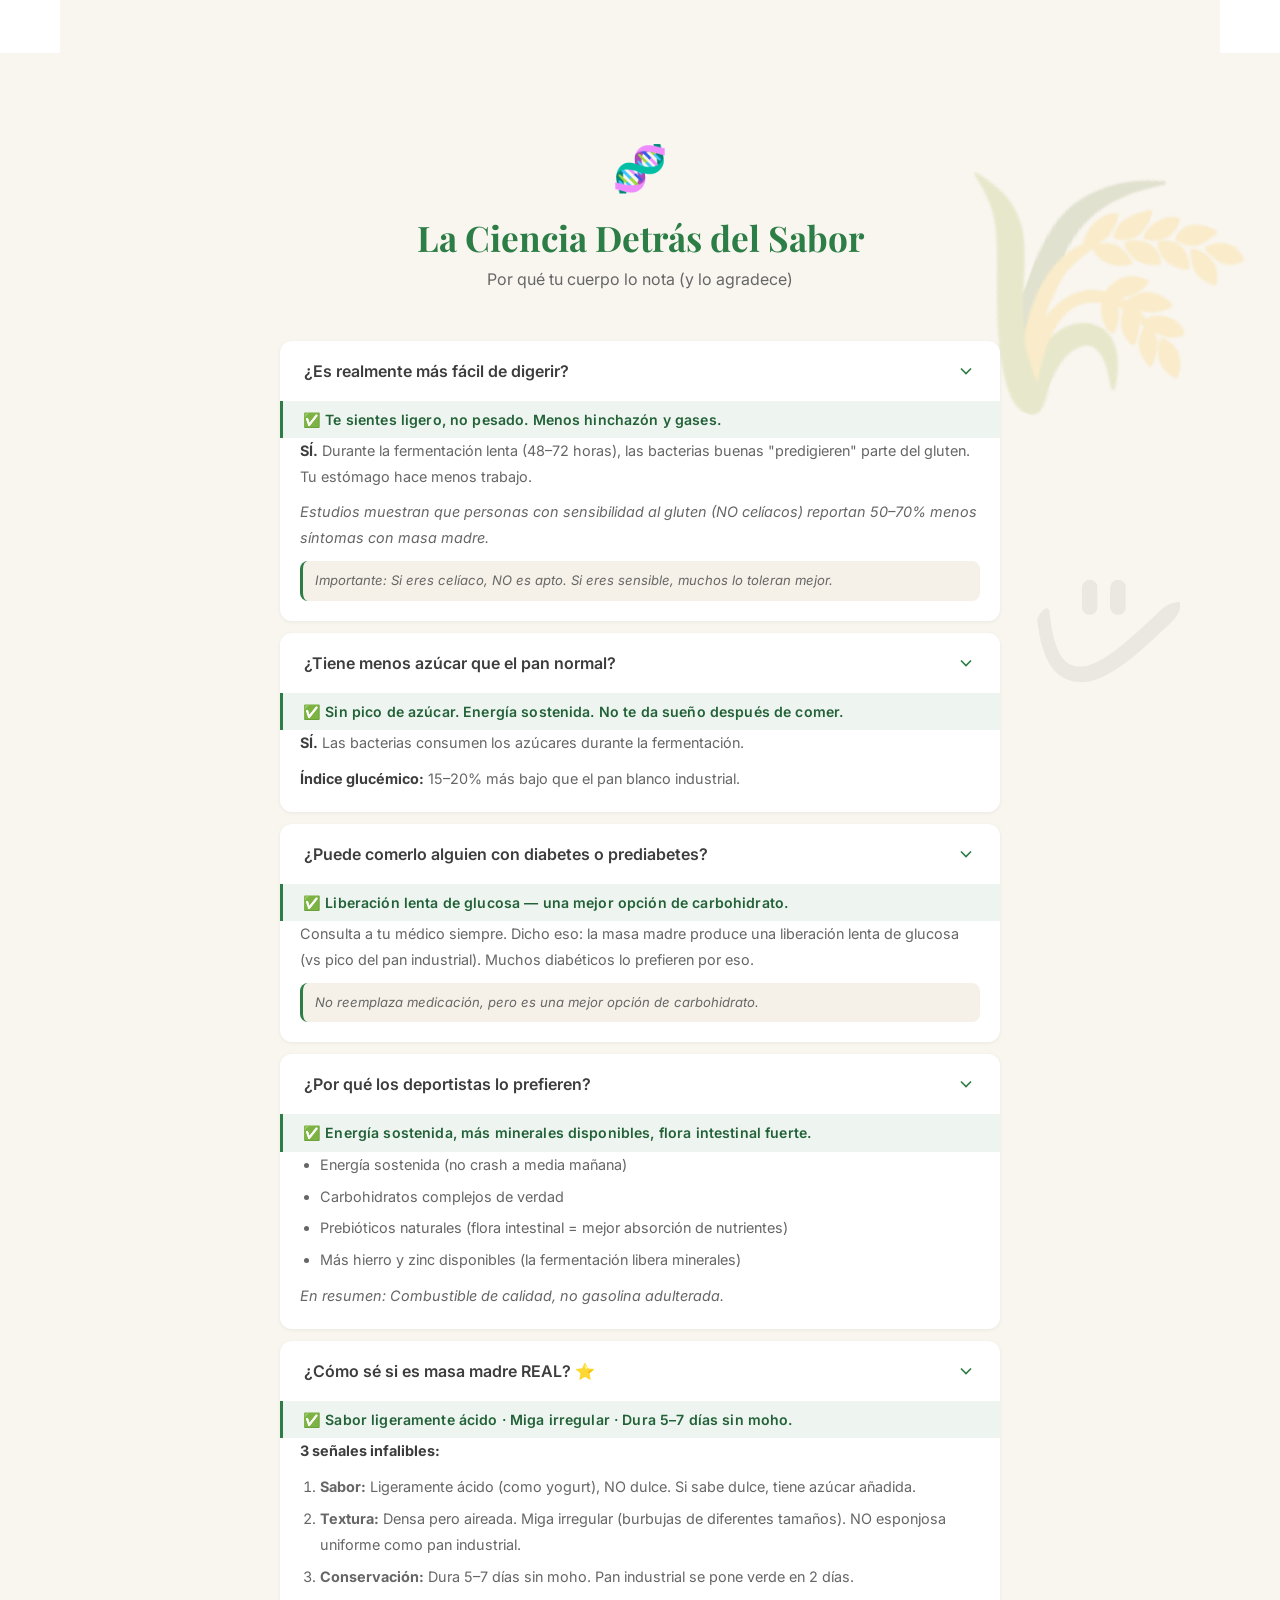
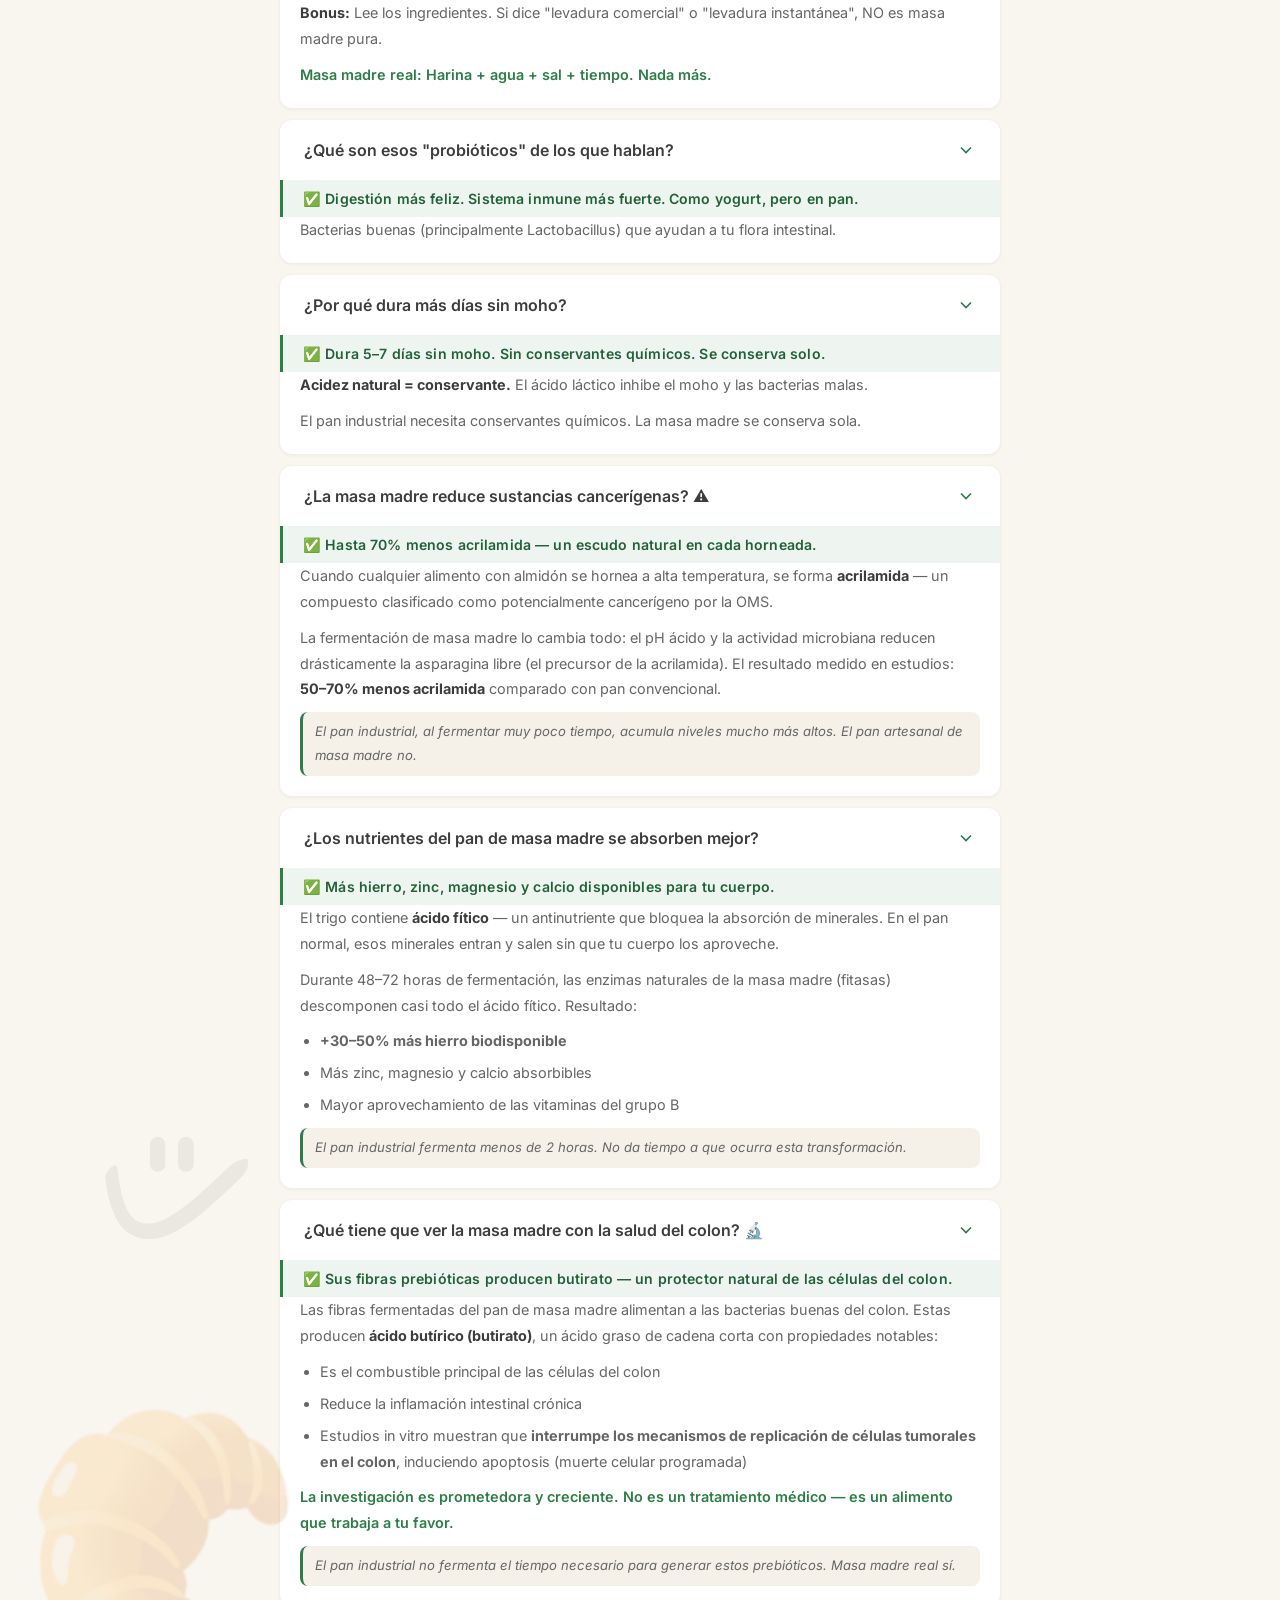
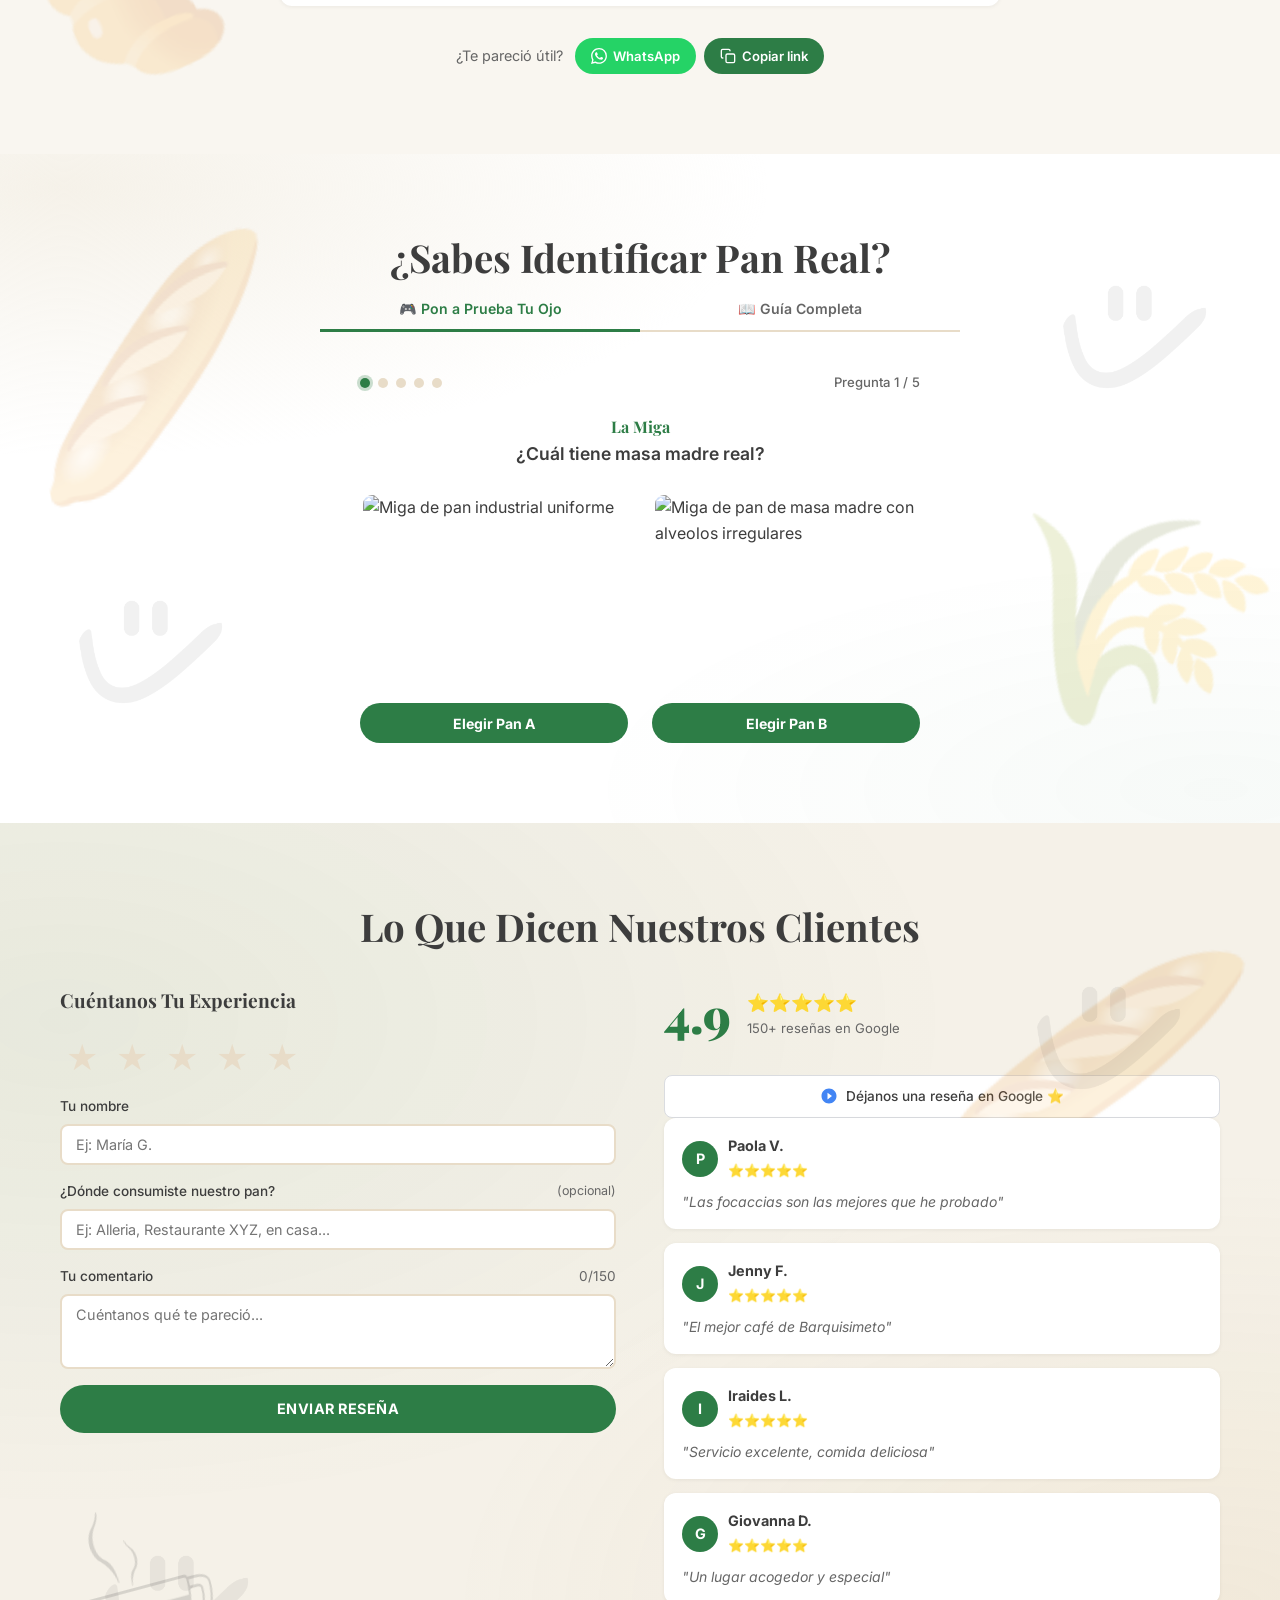
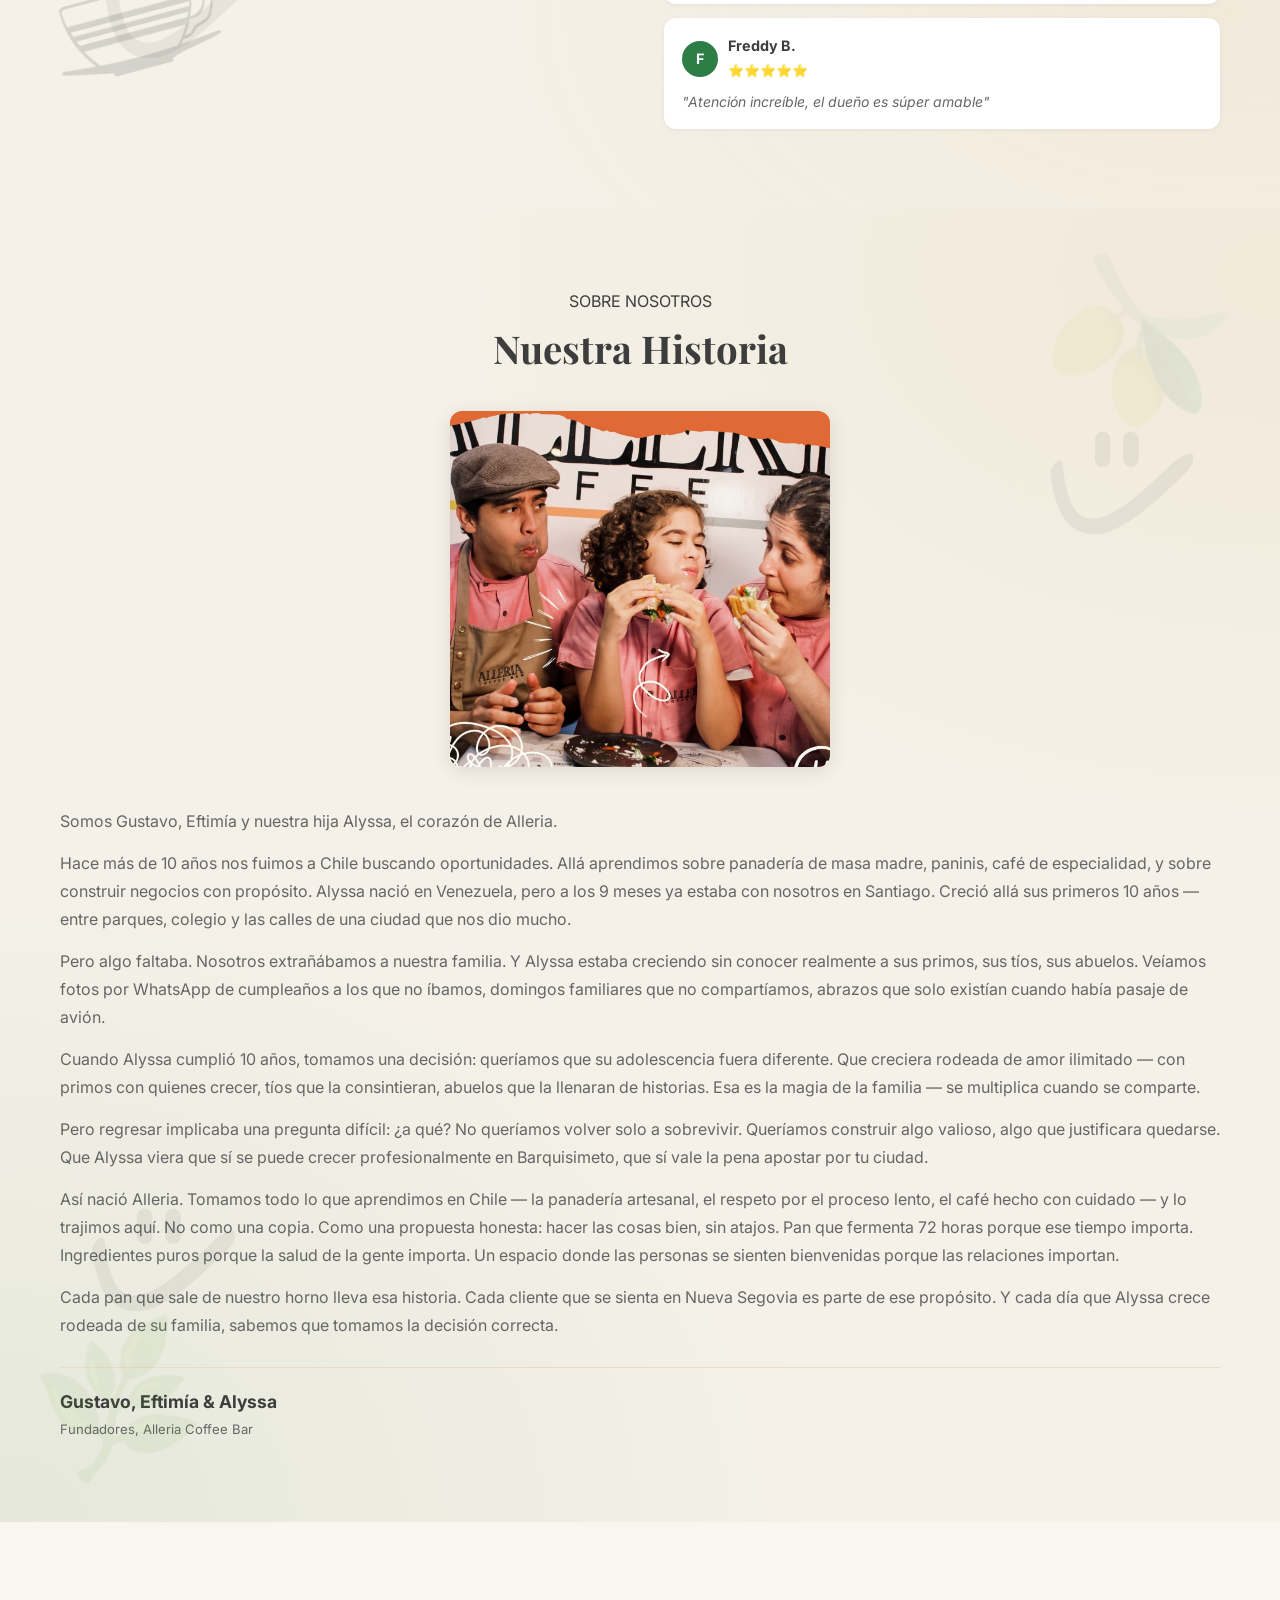
==== commit 1cab5051: "Directorio: activa los 4 locales y lo enlaza desde la web - Los 4 socios pasan a mostrar_en_director" ====
--- a/index.html
+++ b/index.html
@@ -793,6 +793,9 @@
                  target="_blank" rel="noopener"
                  class="btn-primary">CONSULTAR PRECIOS</a>
             </div>
+            <p class="b2b-directorio-link">
+              <a href="/donde-probar">Mira qué locales ya sirven masa madre de Alleria →</a>
+            </p>
           </div>
 
           <!-- Calculadora B2B -->
@@ -1534,6 +1537,7 @@
         <img src="assets/logo.jpg" alt="Alleria Coffee Bar" width="100" height="36">
       </a>
       <div class="footer-links">
+        <a href="/donde-probar">Dónde probar</a>
         <a href="https://www.instagram.com/alleriacoffeebar" target="_blank" rel="noopener" aria-label="Instagram">
           <svg viewBox="0 0 24 24" fill="currentColor" width="20" height="20" aria-hidden="true"><path d="M12 2.163c3.204 0 3.584.012 4.85.07 3.252.148 4.771 1.691 4.919 4.919.058 1.265.069 1.645.069 4.849 0 3.205-.012 3.584-.069 4.849-.149 3.225-1.664 4.771-4.919 4.919-1.266.058-1.644.07-4.85.07-3.204 0-3.584-.012-4.849-.07-3.26-.149-4.771-1.699-4.919-4.92-.058-1.265-.07-1.644-.07-4.849 0-3.204.013-3.583.07-4.849.149-3.227 1.664-4.771 4.919-4.919 1.266-.057 1.645-.069 4.849-.069zm0-2.163c-3.259 0-3.667.014-4.947.072-4.358.2-6.78 2.618-6.98 6.98-.059 1.281-.073 1.689-.073 4.948 0 3.259.014 3.668.072 4.948.2 4.358 2.618 6.78 6.98 6.98 1.281.058 1.689.072 4.948.072 3.259 0 3.668-.014 4.948-.072 4.354-.2 6.782-2.618 6.979-6.98.059-1.28.073-1.689.073-4.948 0-3.259-.014-3.667-.072-4.947-.196-4.354-2.617-6.78-6.979-6.98-1.281-.059-1.69-.073-4.949-.073zm0 5.838c-3.403 0-6.162 2.759-6.162 6.162s2.759 6.163 6.162 6.163 6.162-2.759 6.162-6.163c0-3.403-2.759-6.162-6.162-6.162zm0 10.162c-2.209 0-4-1.79-4-4 0-2.209 1.791-4 4-4s4 1.791 4 4c0 2.21-1.791 4-4 4zm6.406-11.845c-.796 0-1.441.645-1.441 1.44s.645 1.44 1.441 1.44c.795 0 1.439-.645 1.439-1.44s-.644-1.44-1.439-1.44z"/></svg>
           Instagram
--- a/css/styles.css
+++ b/css/styles.css
@@ -873,6 +873,21 @@
 }
 .calc-result-ctas { display: flex; justify-content: center; margin-top: 20px; }
 
+/* Enlace al directorio de locales aliados (prueba social para el B2B) */
+.b2b-directorio-link {
+  text-align: center;
+  margin-top: 14px;
+}
+.b2b-directorio-link a {
+  font-size: 0.9rem;
+  font-weight: 500;
+  color: var(--verde);
+  text-decoration: underline;
+  text-underline-offset: 3px;
+  transition: color var(--transition);
+}
+.b2b-directorio-link a:hover { color: var(--verde-dark); }
+
 /* ===== SCIENCE SECTION ===== */
 .science-section {
   background: var(--crema-dark);
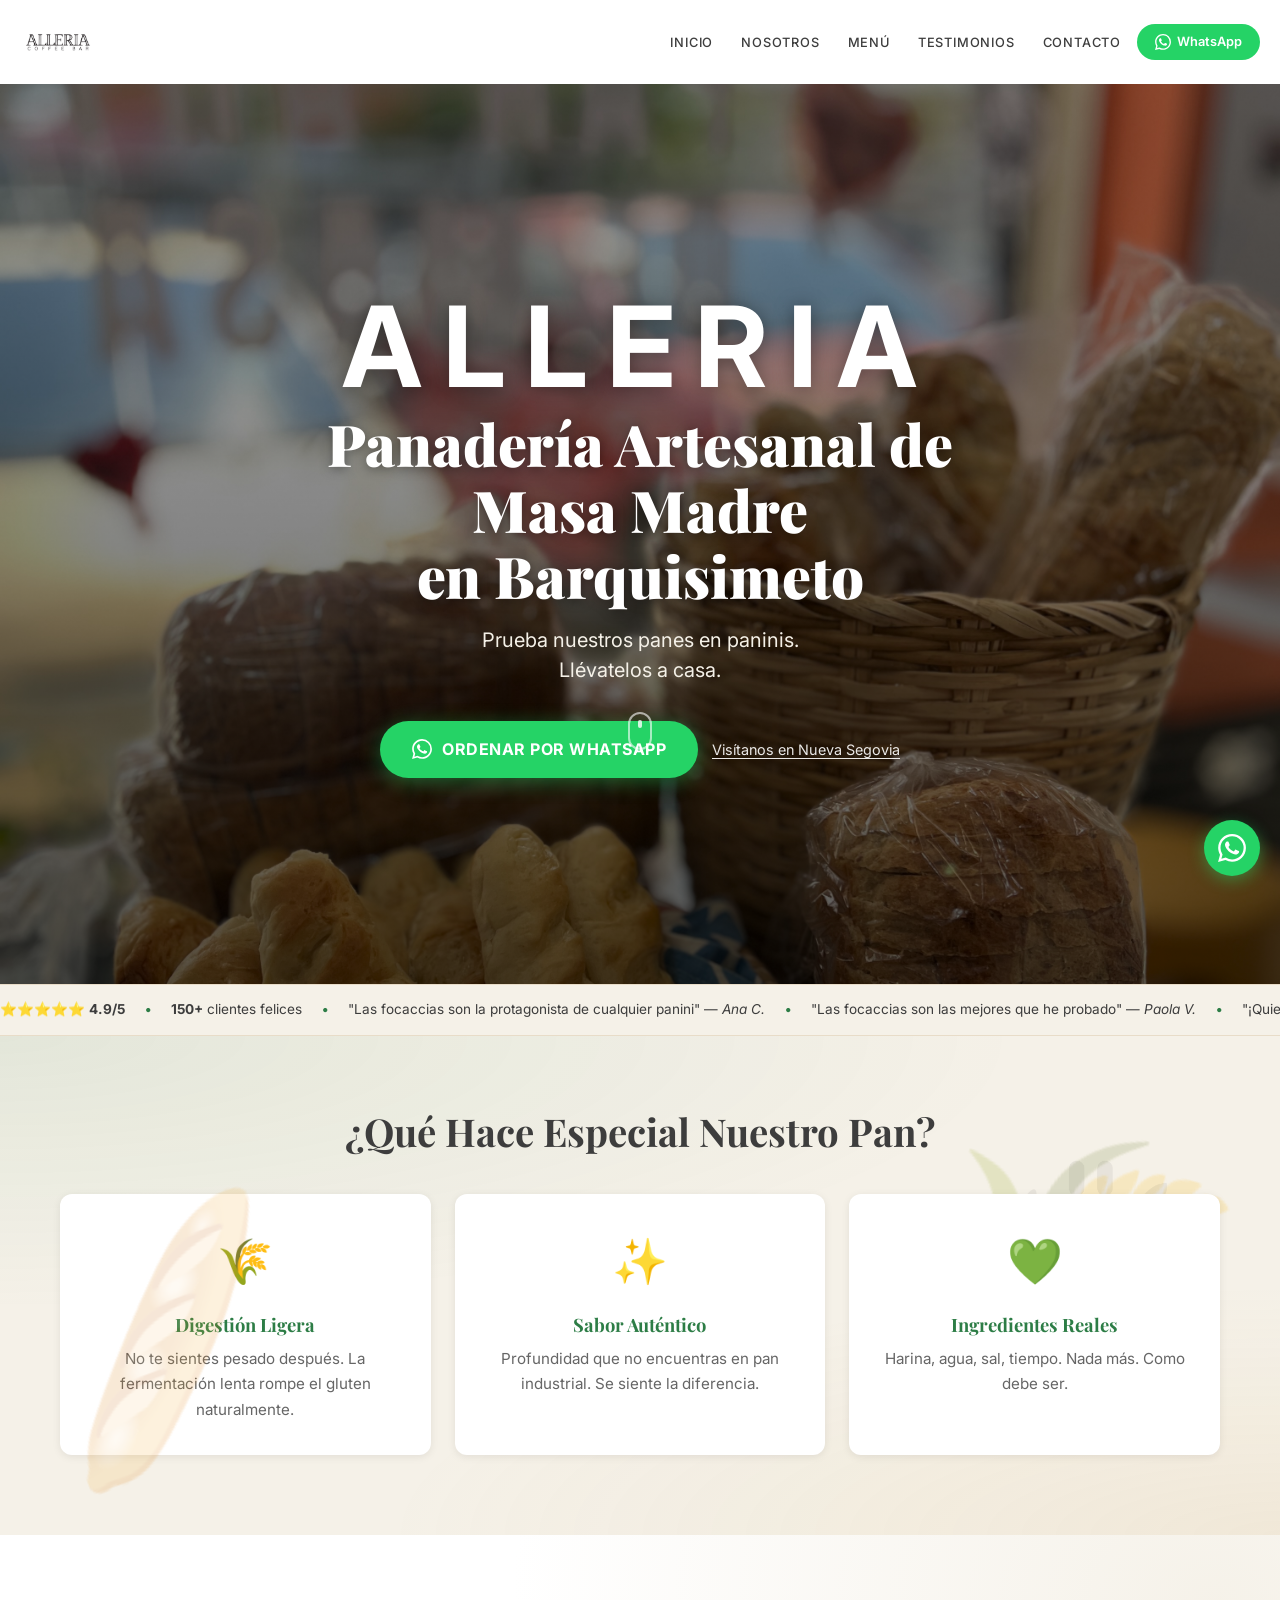
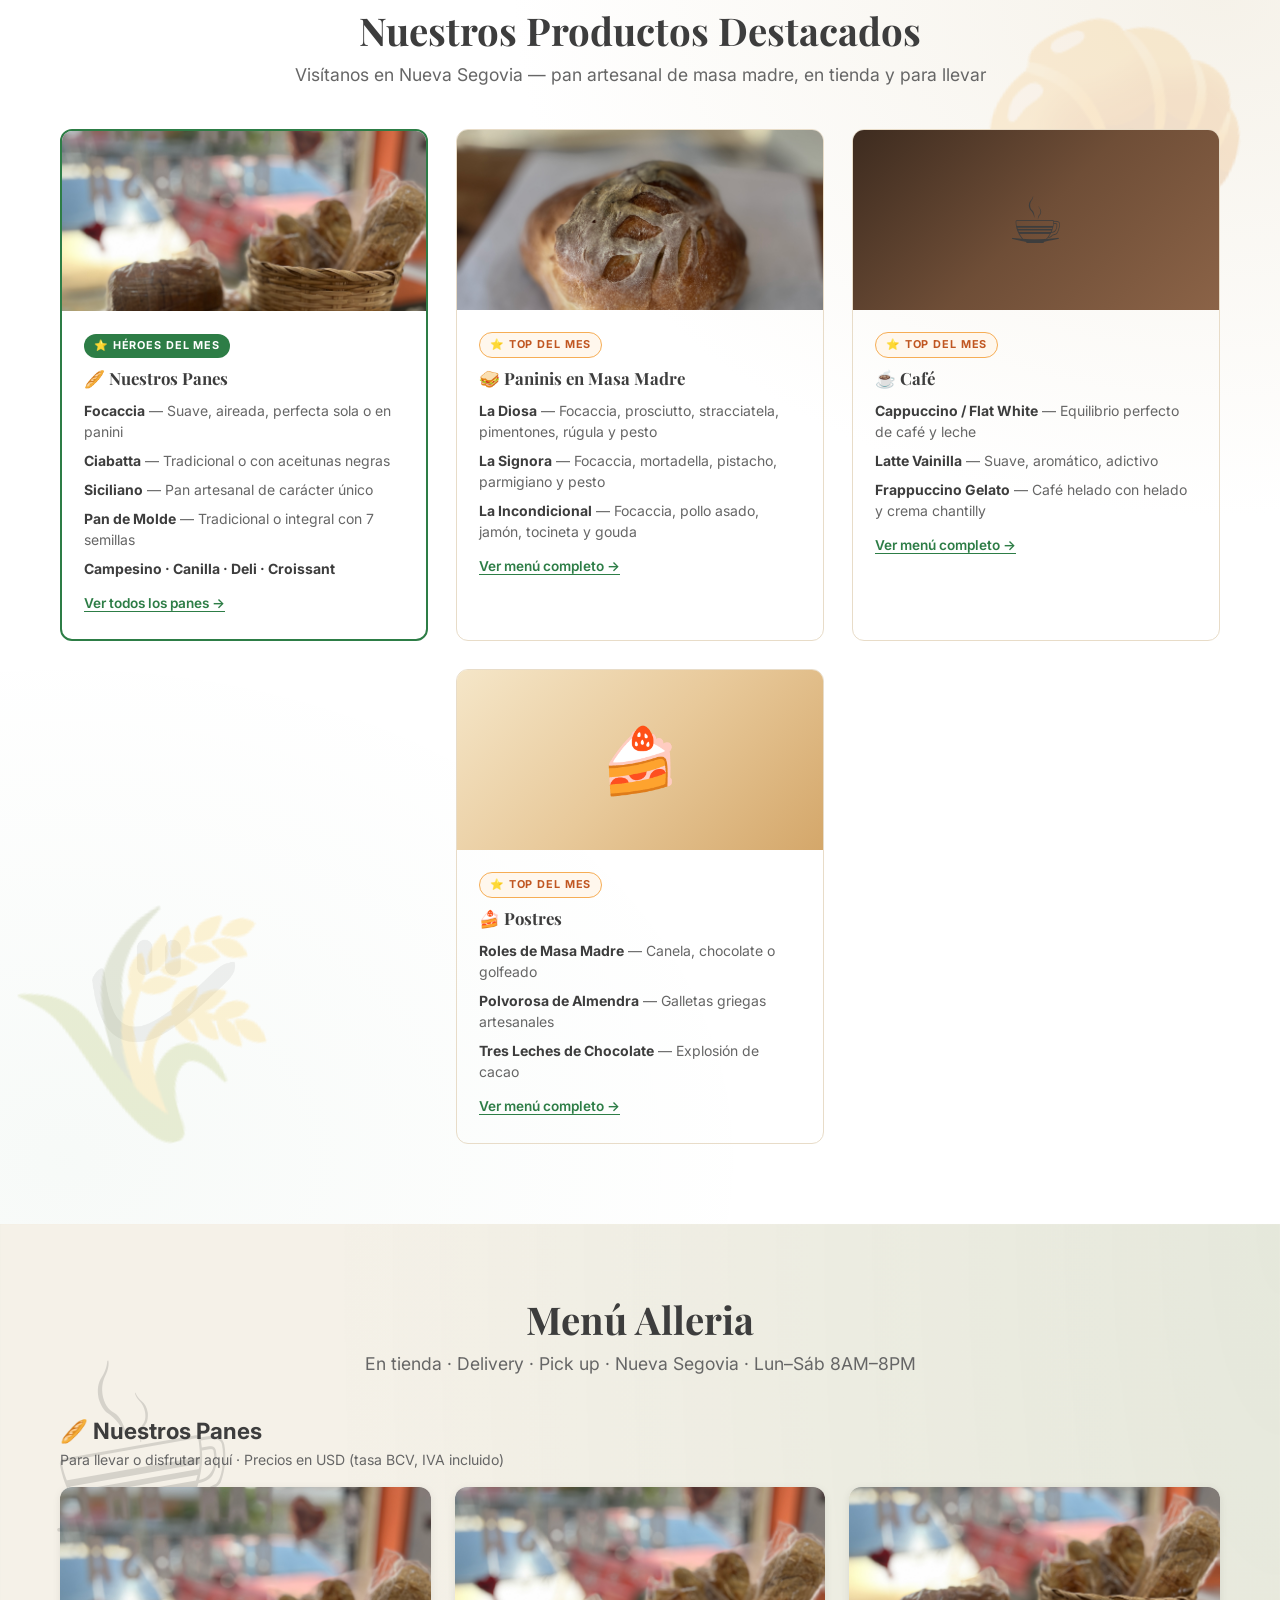
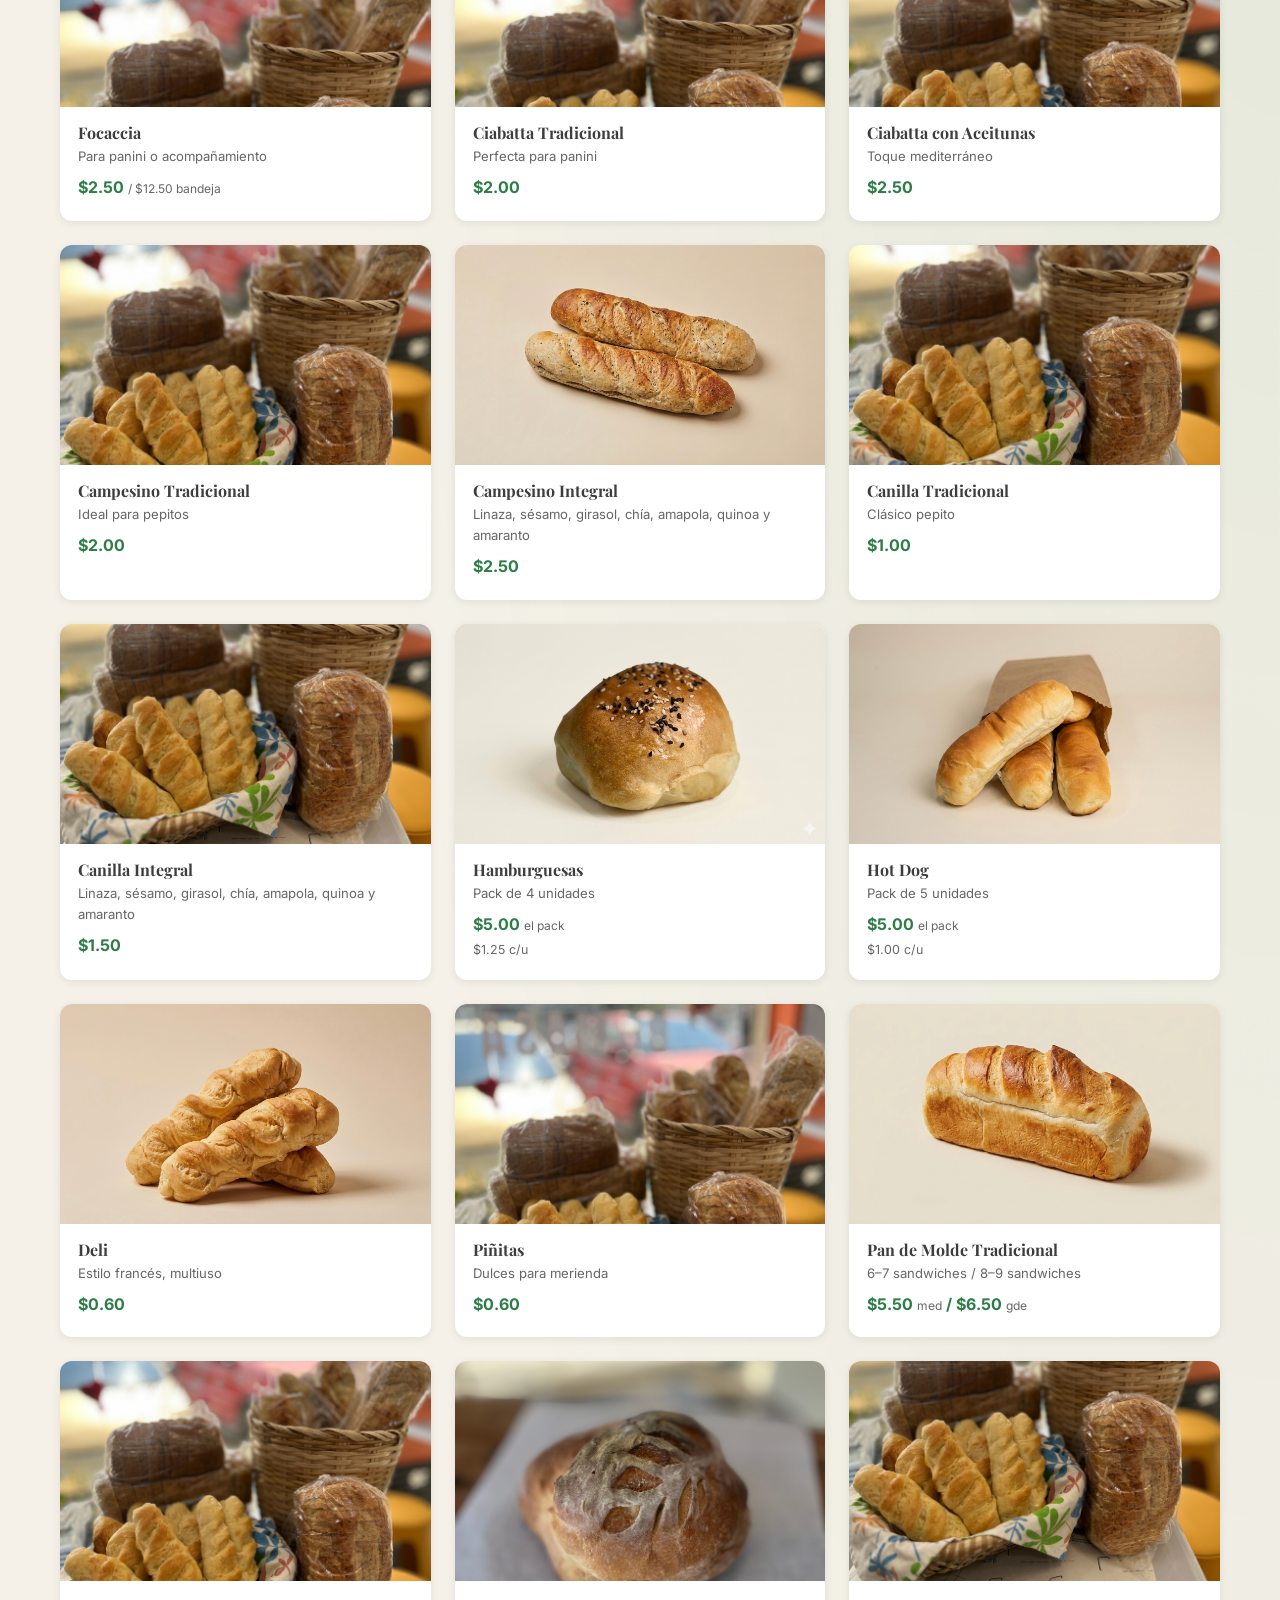
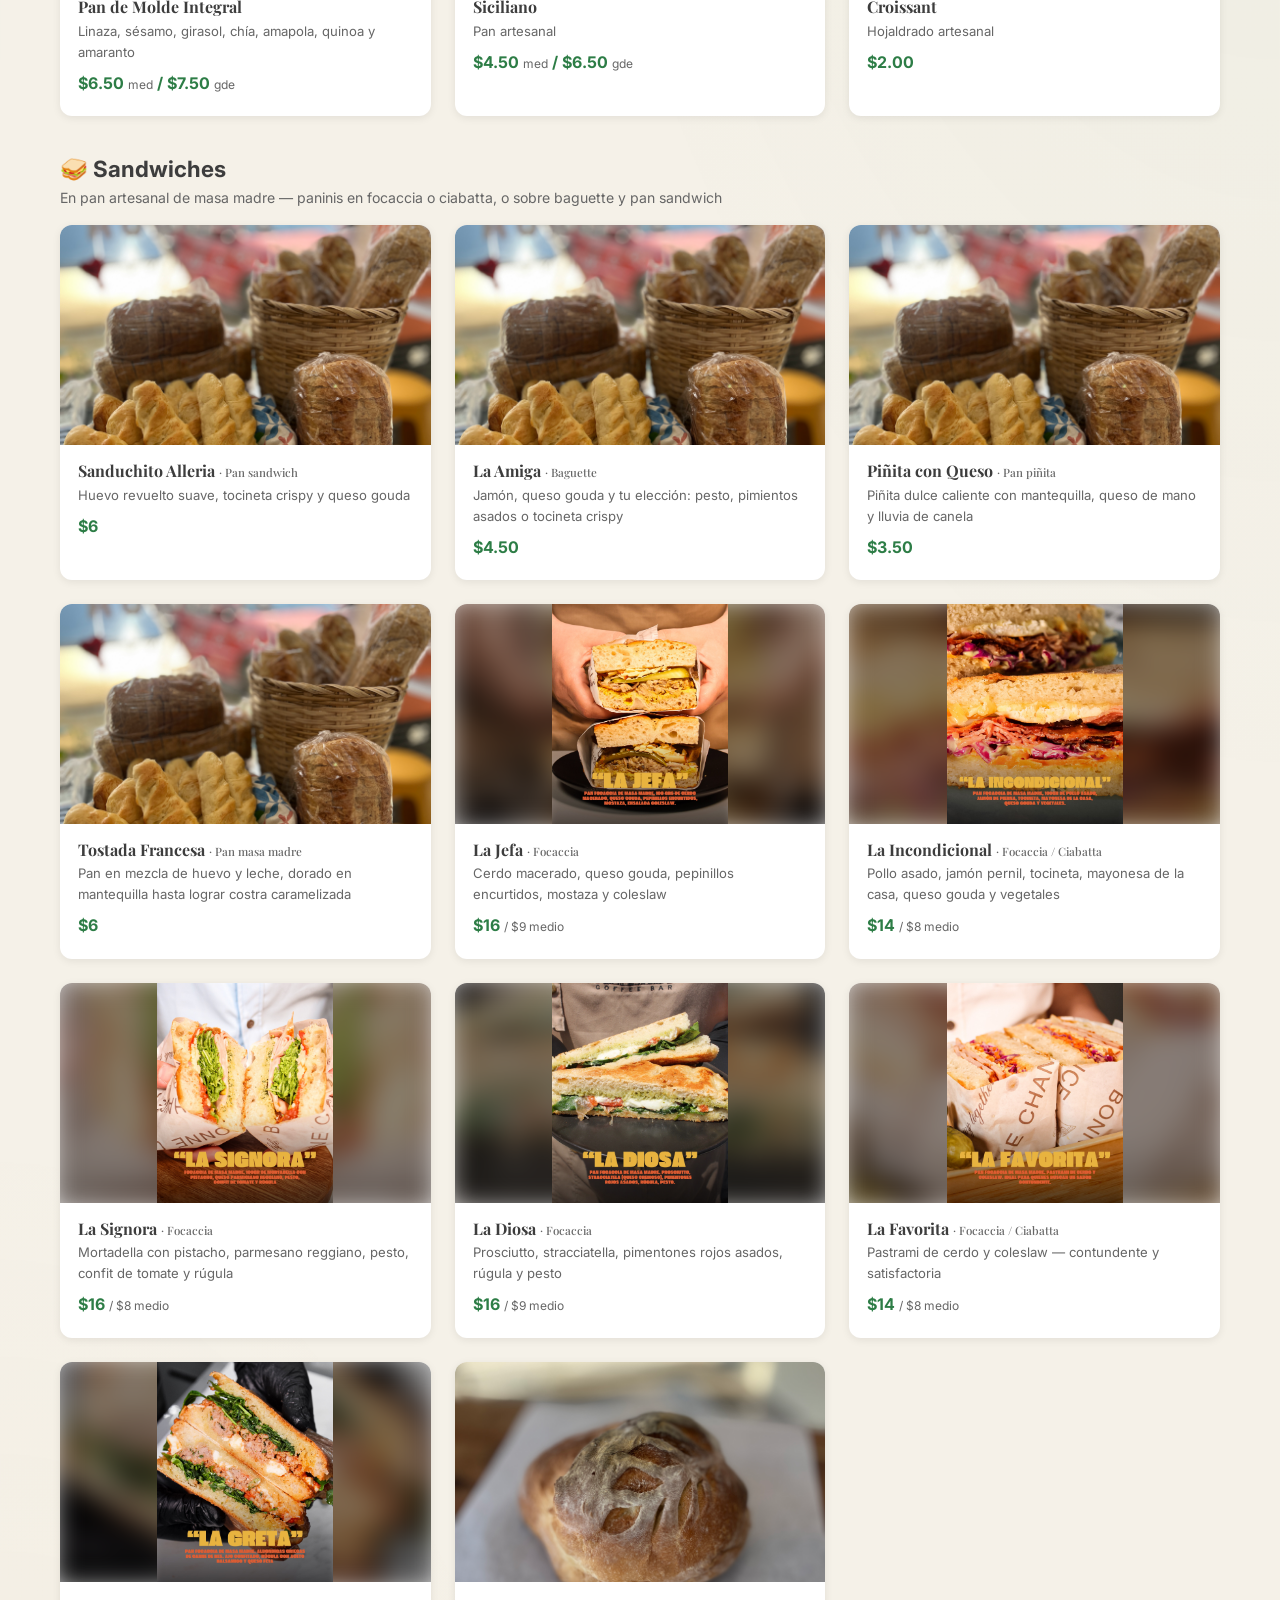
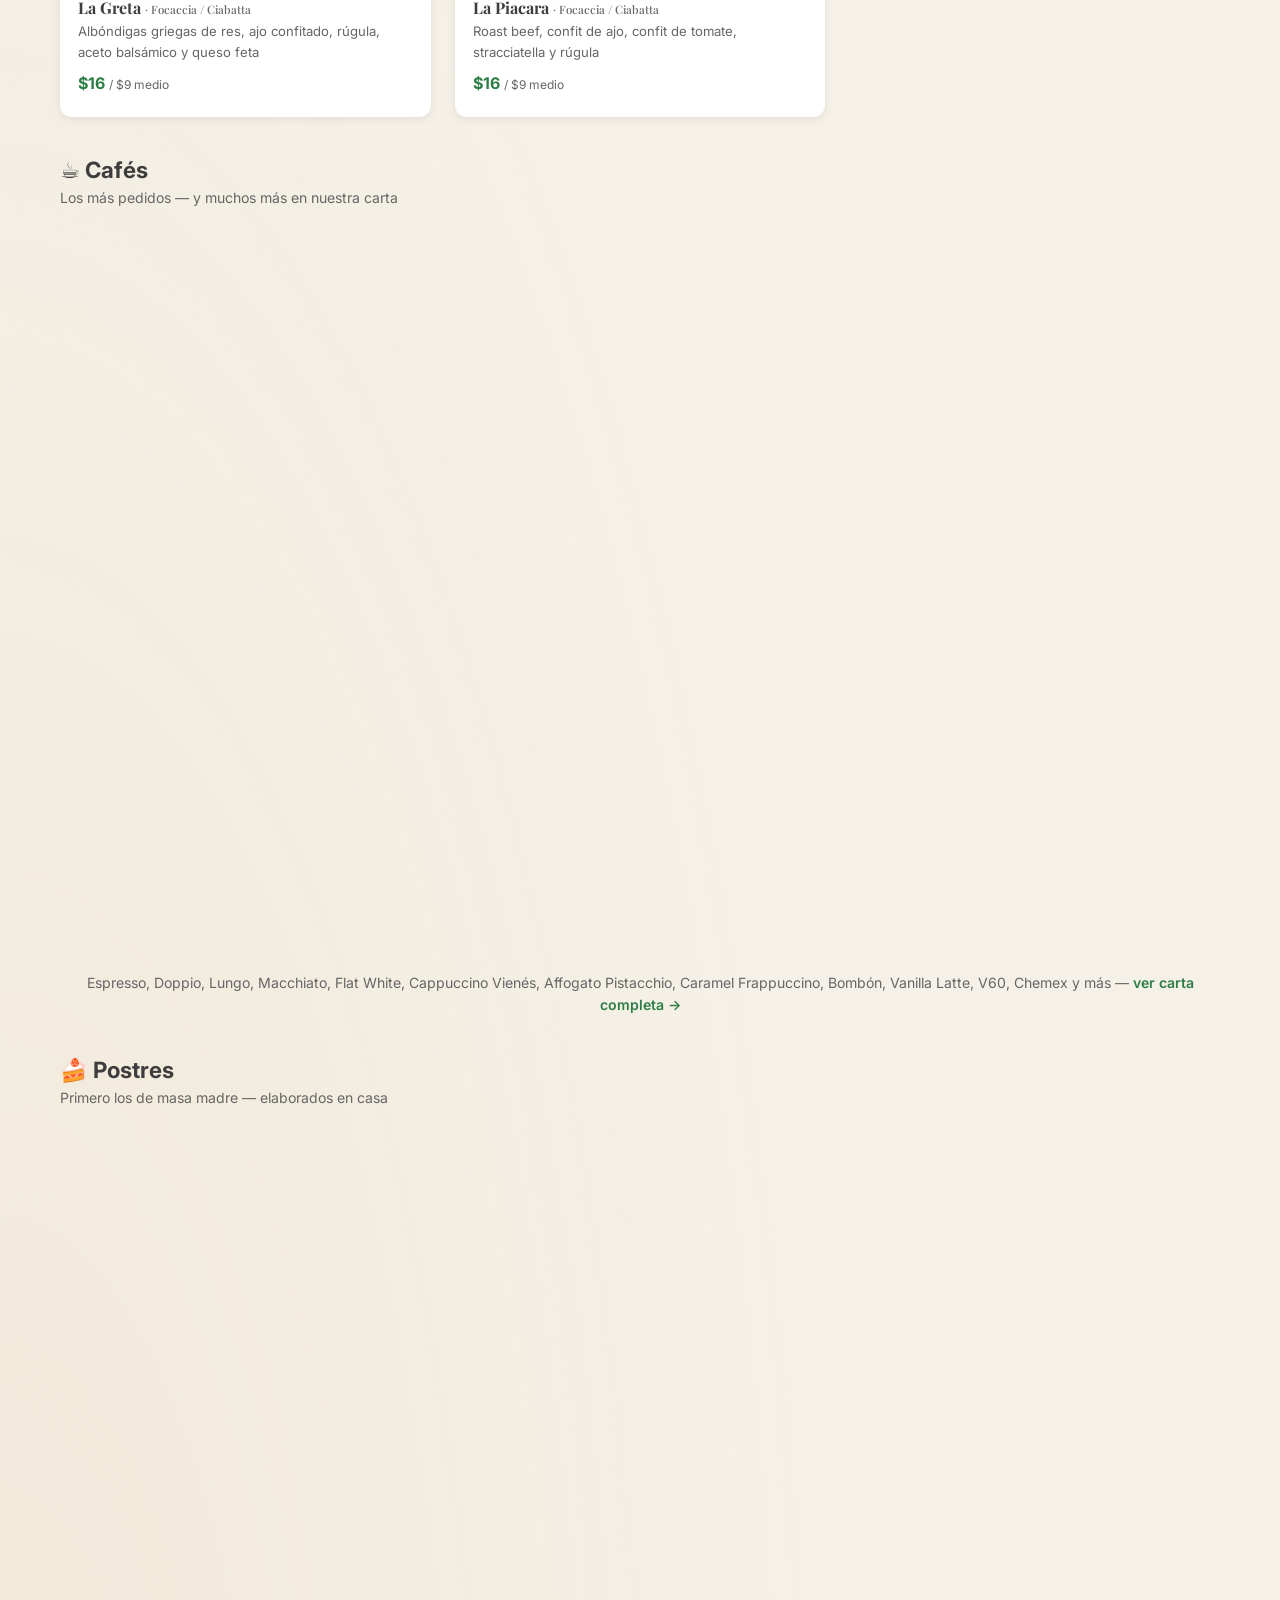
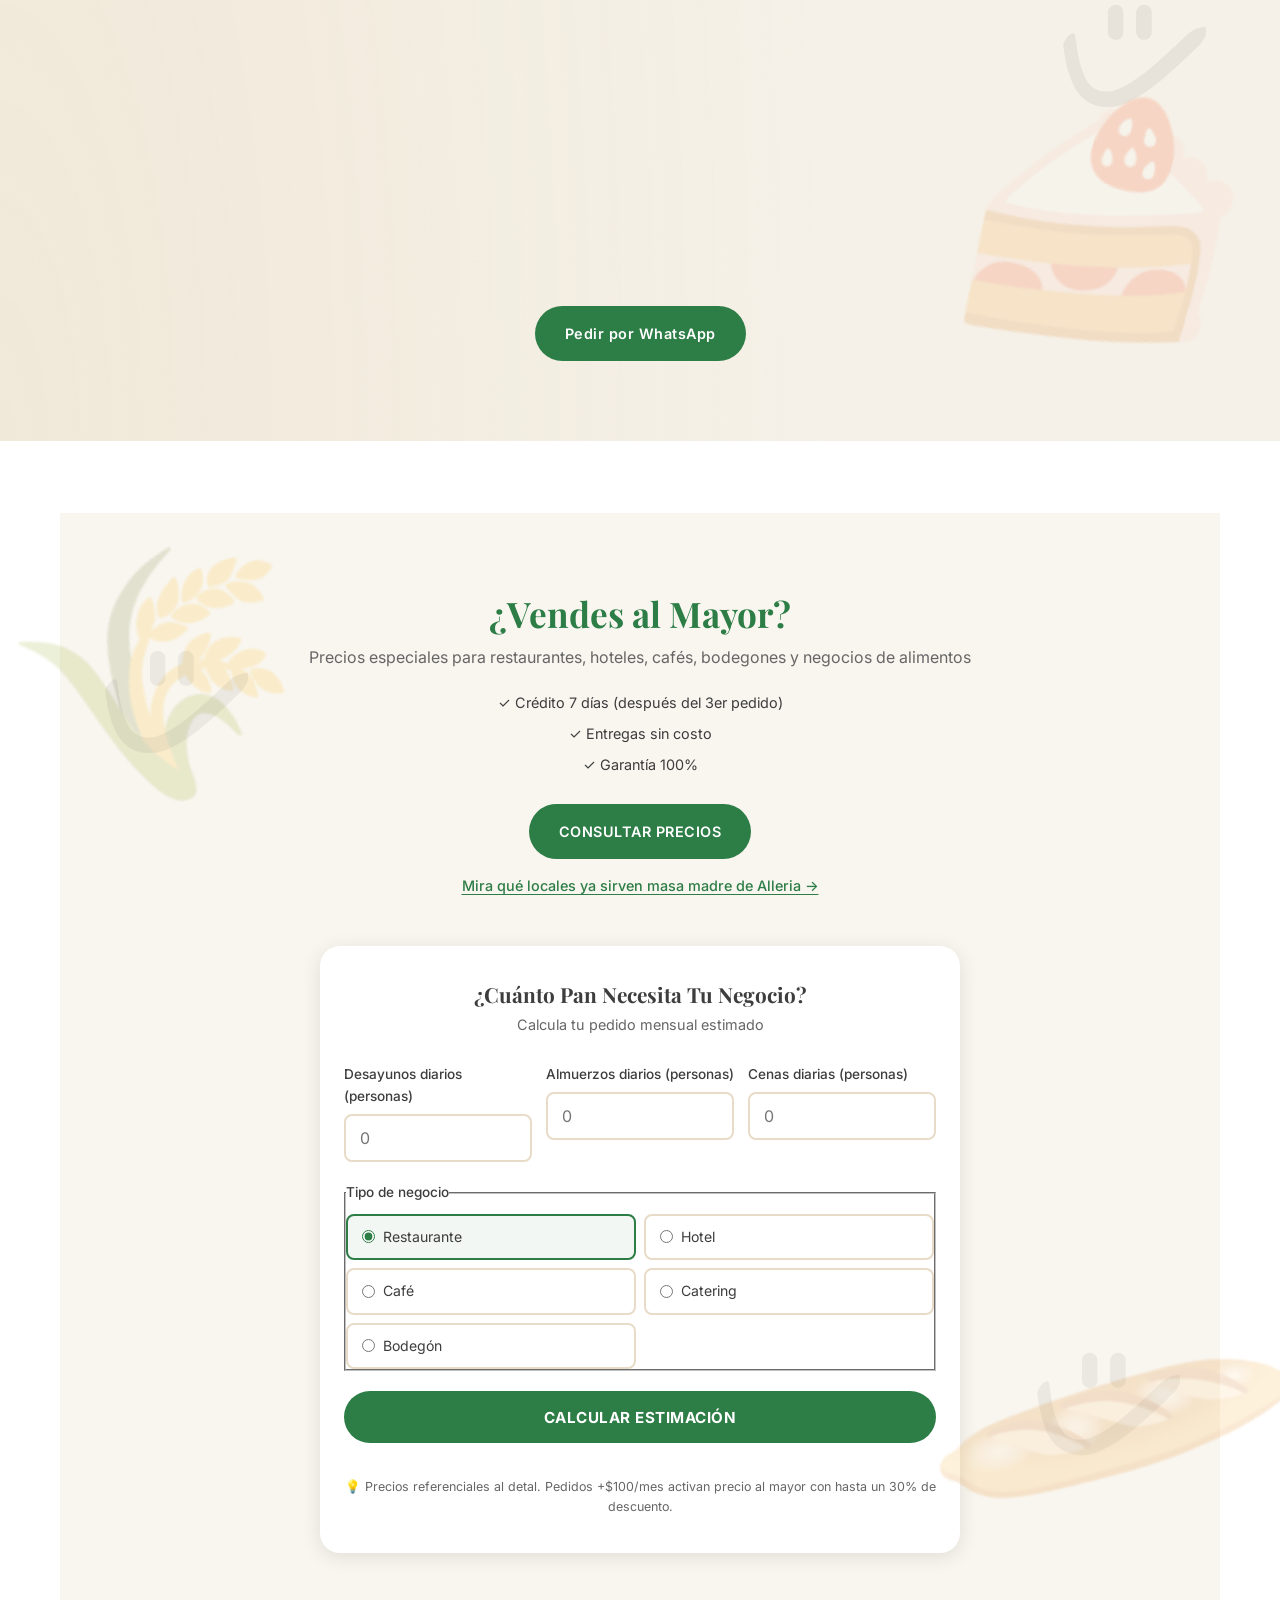
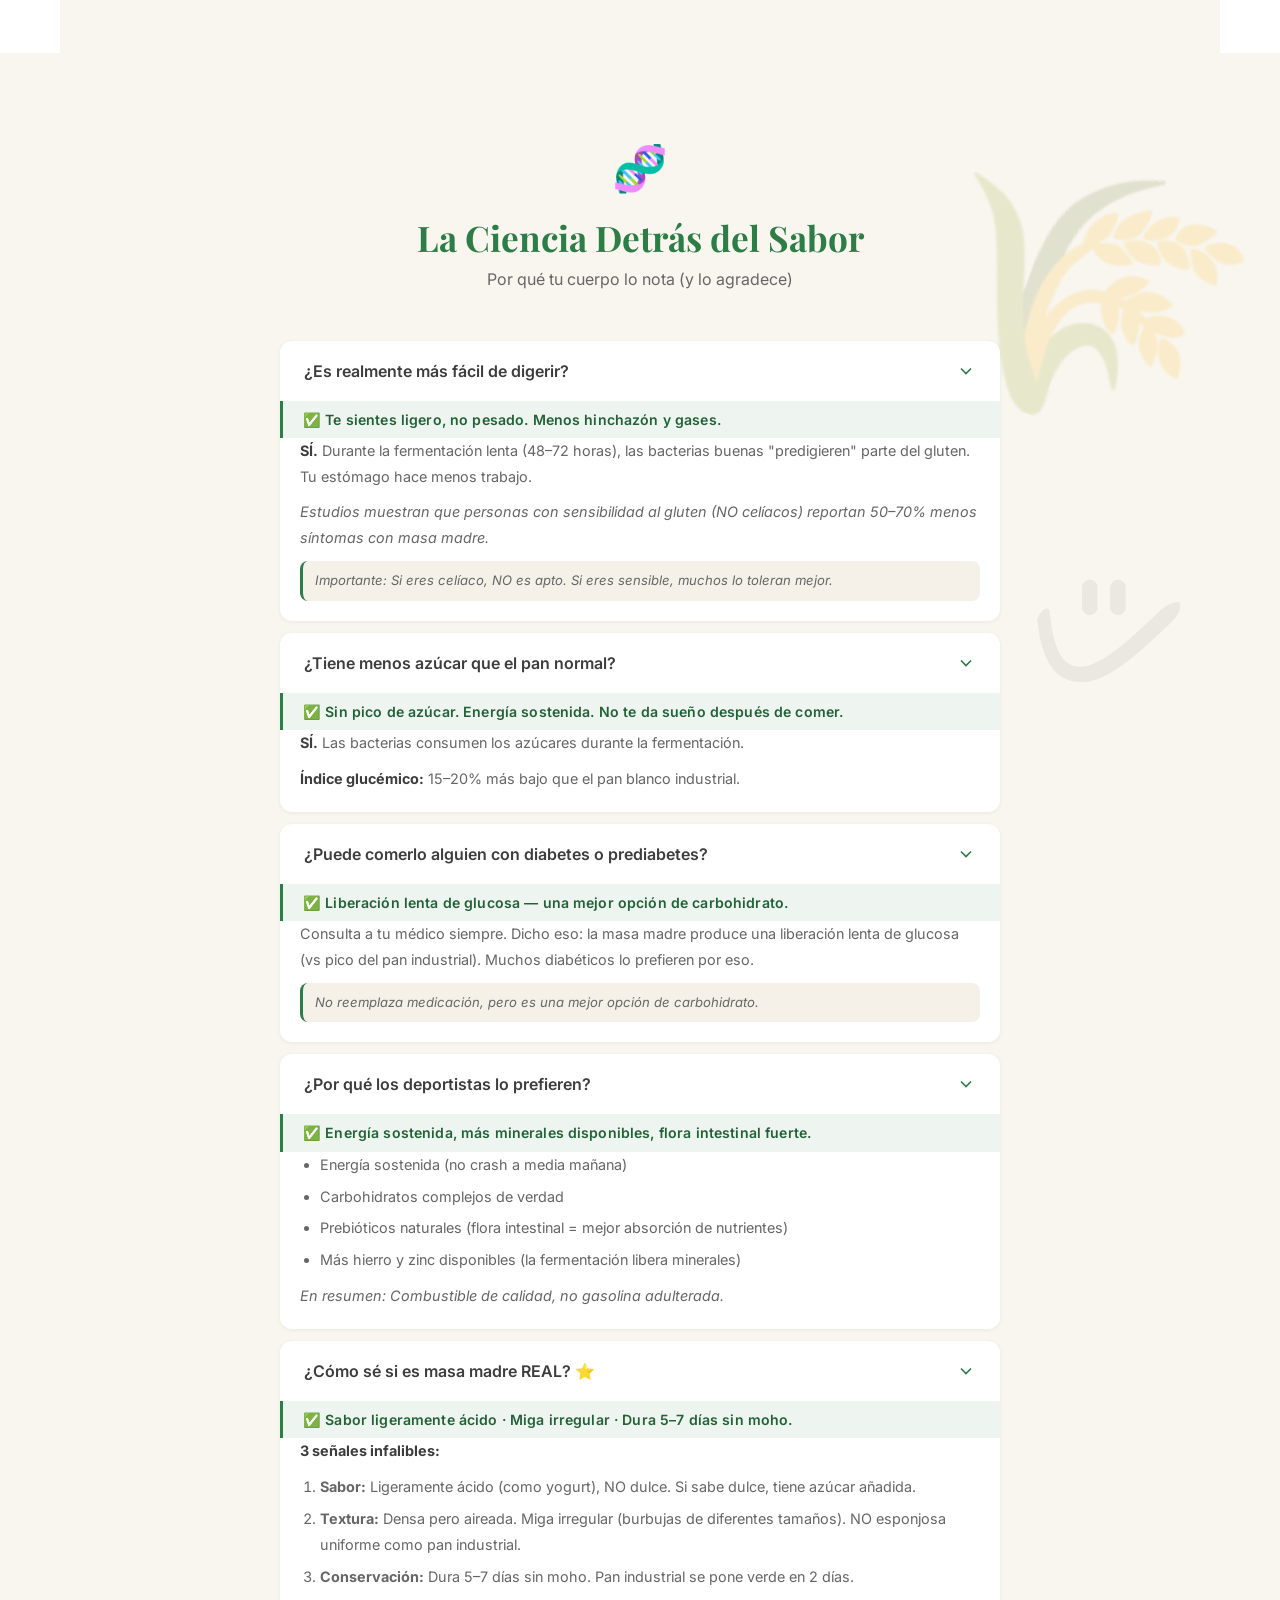
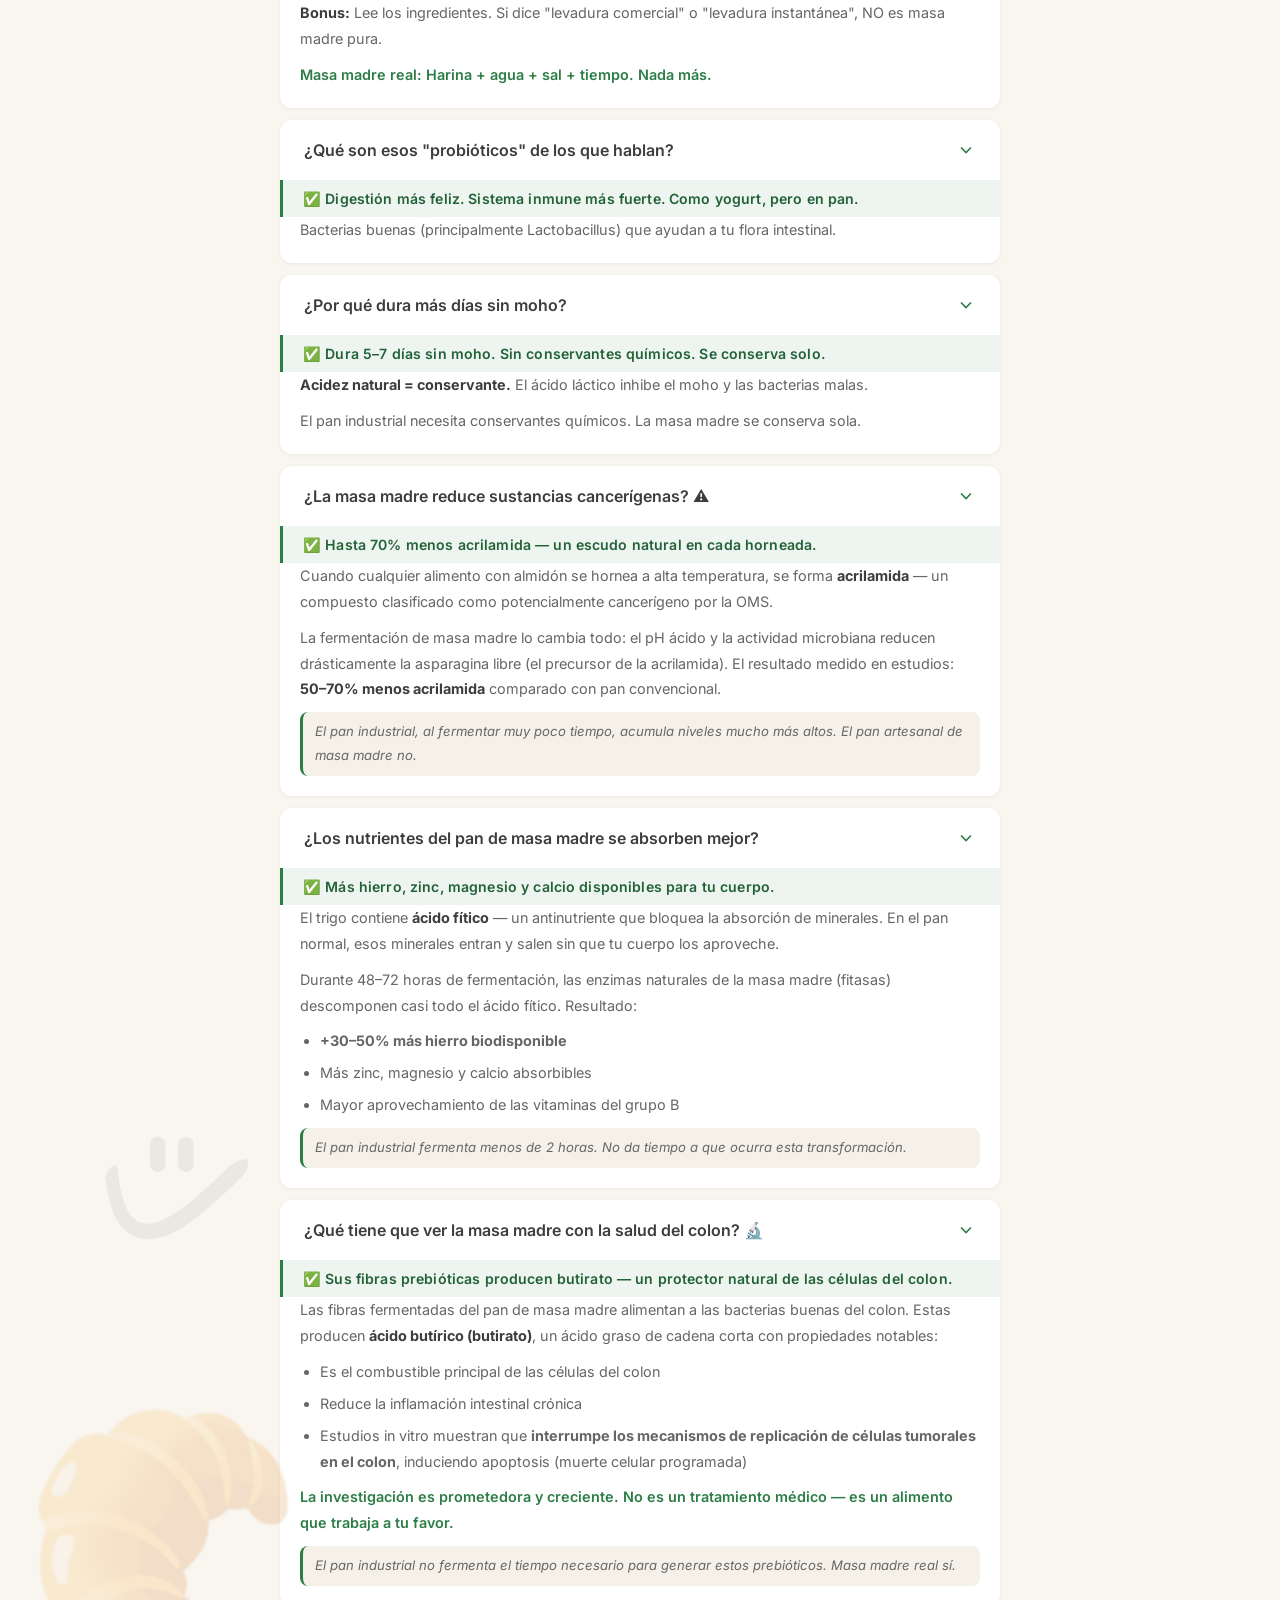
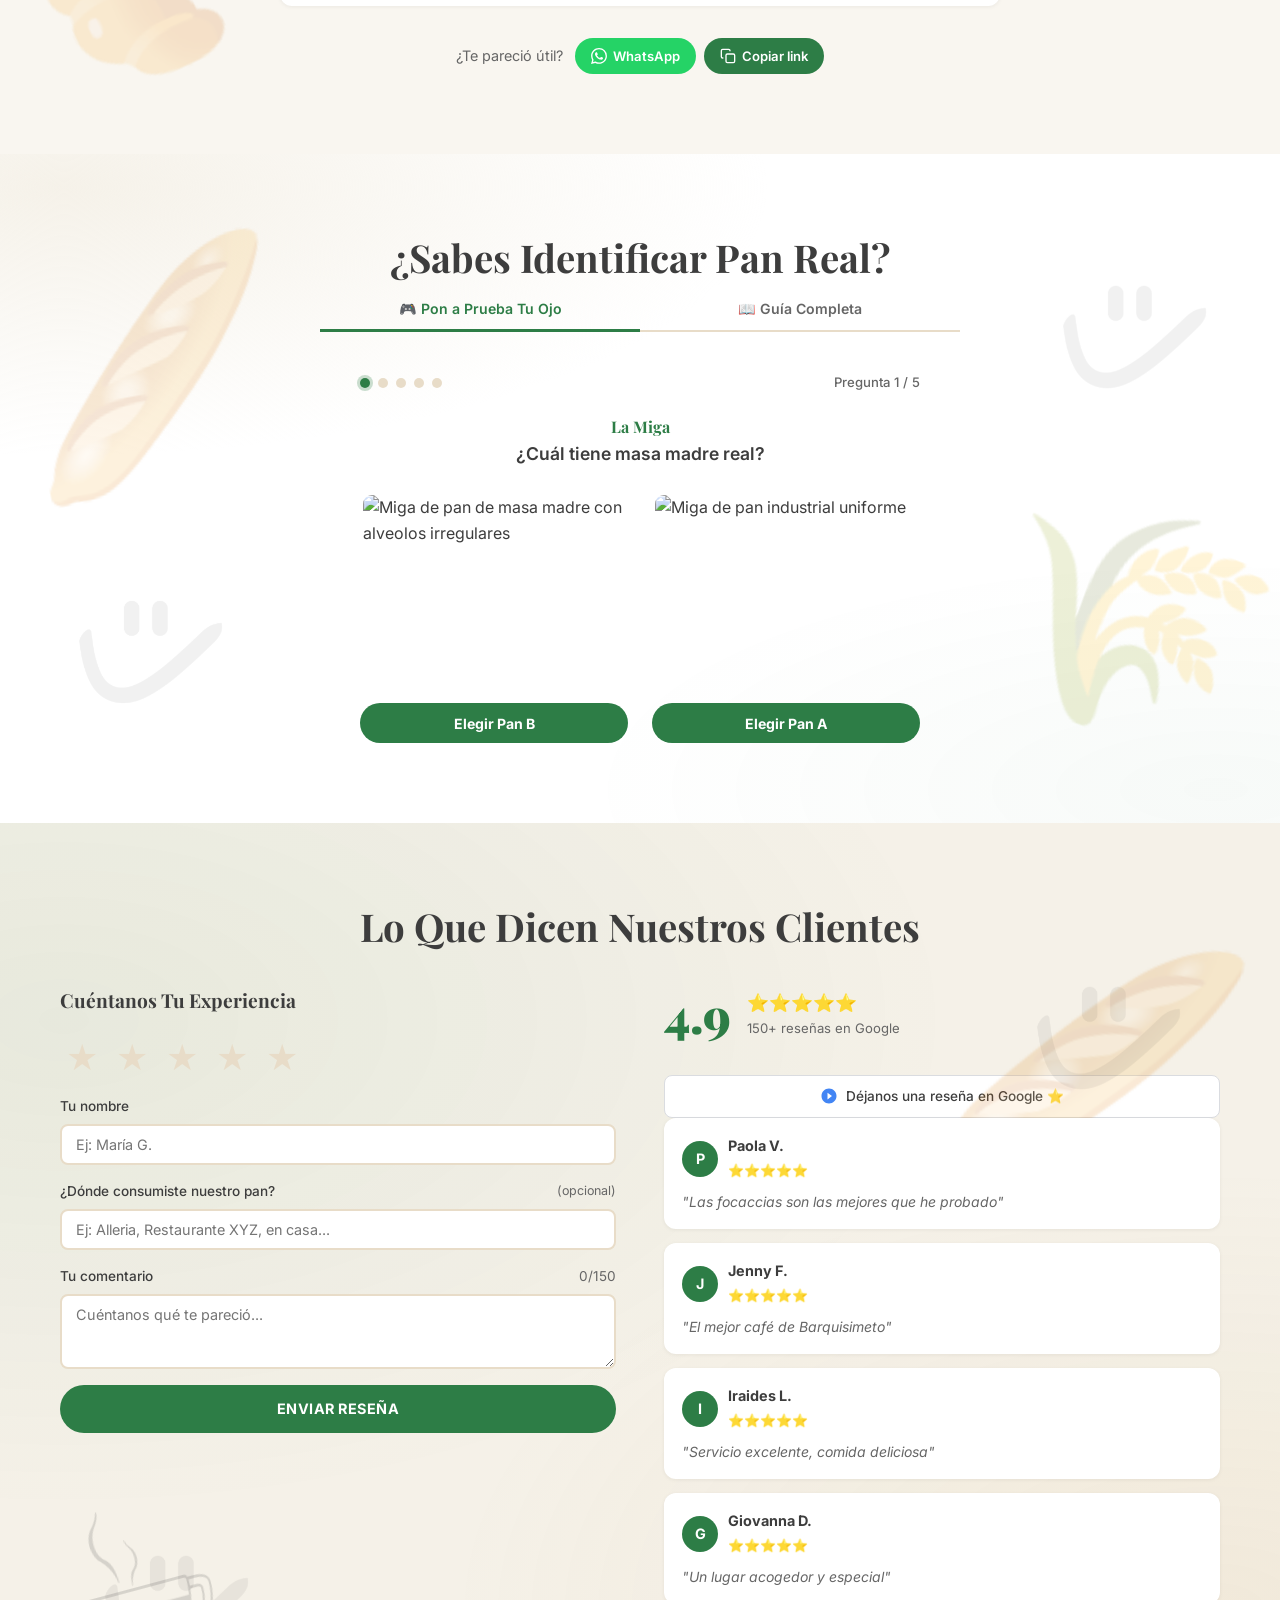
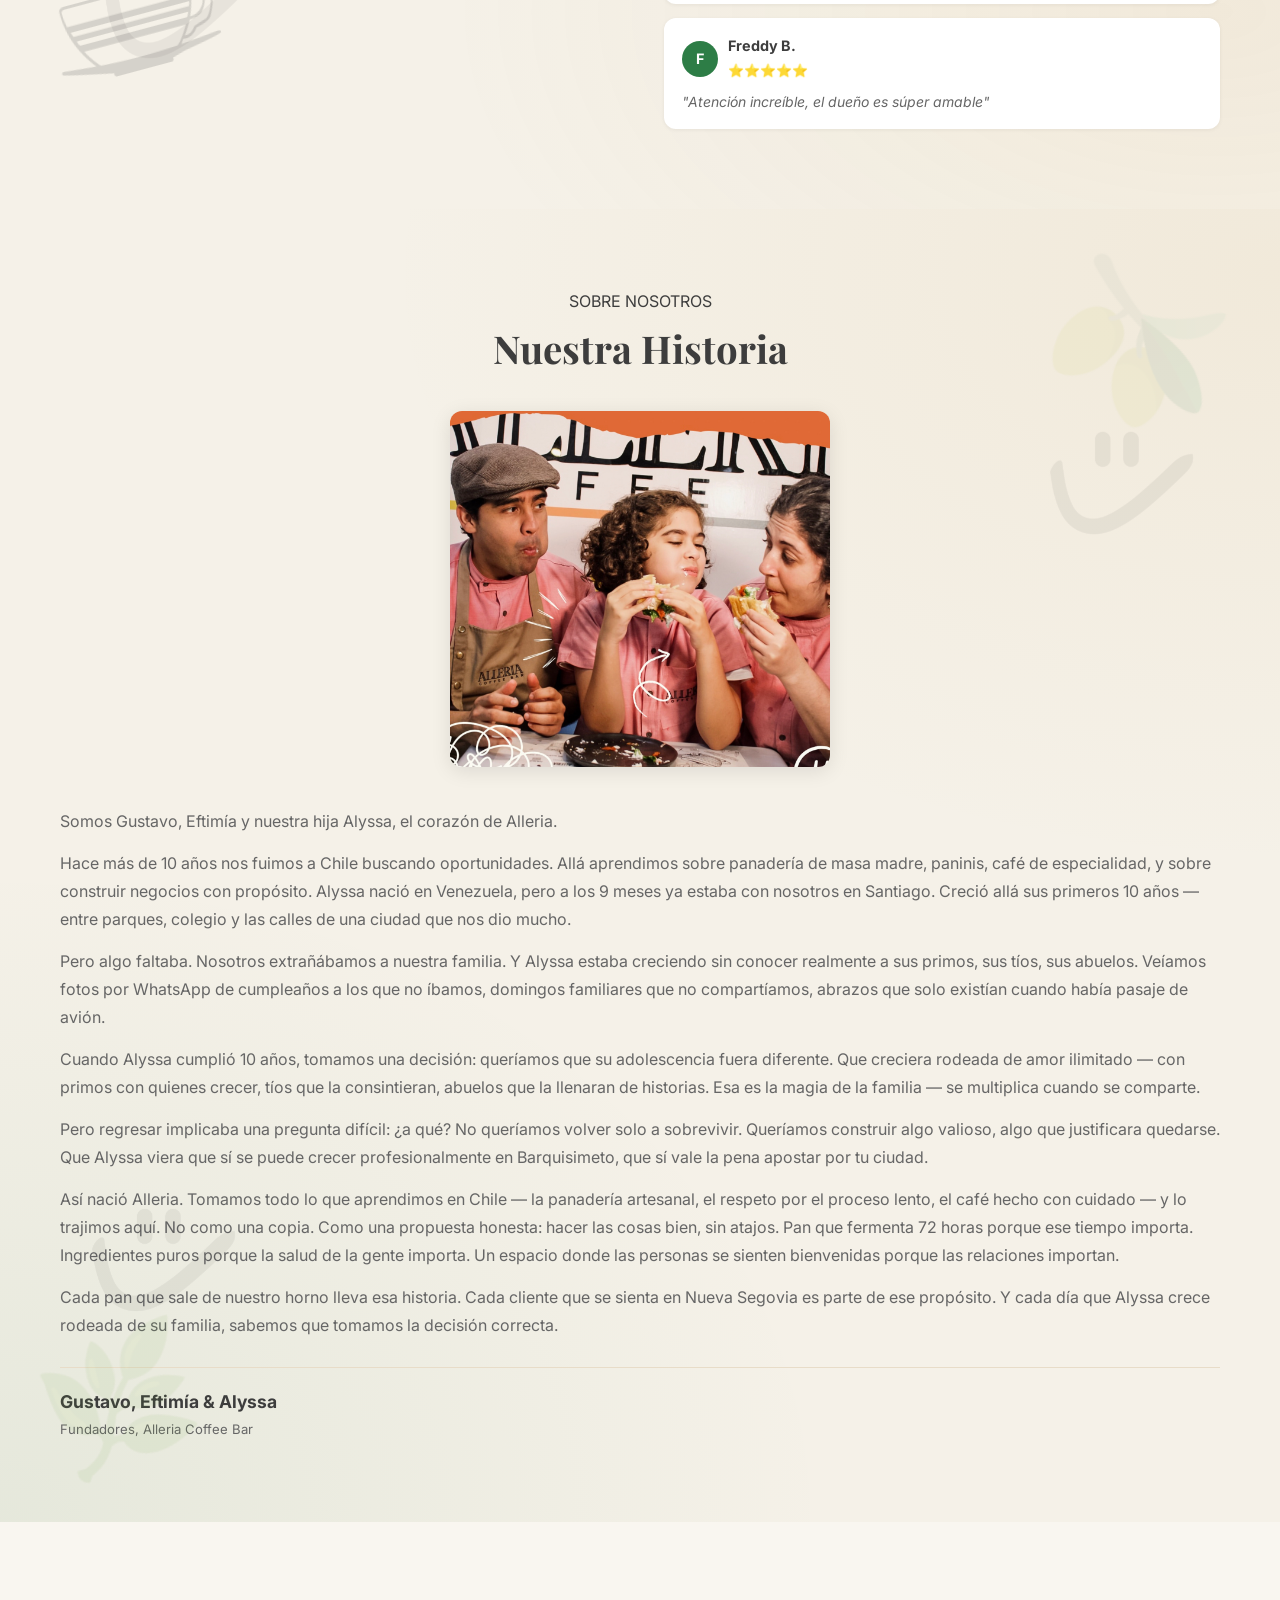
==== commit 5da48a00: "Cabudare como panificadora (producción) y sin horario de atención; más de 14 mil seguidores; condici" ====
--- a/index.html
+++ b/index.html
@@ -1434,14 +1434,14 @@
                 </ul>
               </div>
               <div class="contact-loc-mini">
-                <strong>📍 Cabudare</strong>
+                <strong>📍 Panificadora (producción), Cabudare</strong>
                 <ul>
                   <li>🚚 Delivery</li>
                   <li>📦 Pick up</li>
                 </ul>
               </div>
             </div>
-            <p class="contact-hours">🕐 Lun–Sáb · 8:00 AM – 8:00 PM</p>
+            <p class="contact-hours">🕐 Tienda Nueva Segovia: Lun–Sáb · 8:00 AM – 8:00 PM</p>
             <a href="https://wa.me/584122632864?text=Hola%20Alleria!%20Me%20gustar%C3%ADa%20ordenar%20%F0%9F%A5%96"
                target="_blank" rel="noopener"
                class="btn-whatsapp-big">
@@ -1465,7 +1465,7 @@
                 </ul>
               </div>
               <div class="contact-loc-mini">
-                <strong>📍 Cabudare</strong>
+                <strong>📍 Panificadora (producción), Cabudare</strong>
                 <ul>
                   <li>🚚 Delivery</li>
                   <li>📦 Pick up</li>
@@ -1497,14 +1497,14 @@
                 <p><strong>Paninis · Café · Postres · Panes al detal</strong></p>
               </div>
               <div class="location">
-                <h4>📍 Las Mercedes — Cabudare</h4>
+                <h4>📍 Panificadora (producción) — Cabudare</h4>
                 <p>Calle 5 lote 20, #20-37<br>
                 <em>Detrás de Panadería San Benito</em></p>
                 <p><strong>Delivery · Pick up · Pedidos al mayor</strong></p>
               </div>
             </div>
             <div class="contact-social">
-              <p>🕐 Lunes a Sábado · 8:00 AM – 8:00 PM</p>
+              <p>🕐 Tienda Nueva Segovia: lunes a sábado · 8:00 AM – 8:00 PM</p>
               <a href="https://www.instagram.com/alleriacoffeebar" target="_blank" rel="noopener" class="instagram-link">
                 📷 @alleriacoffeebar
               </a>
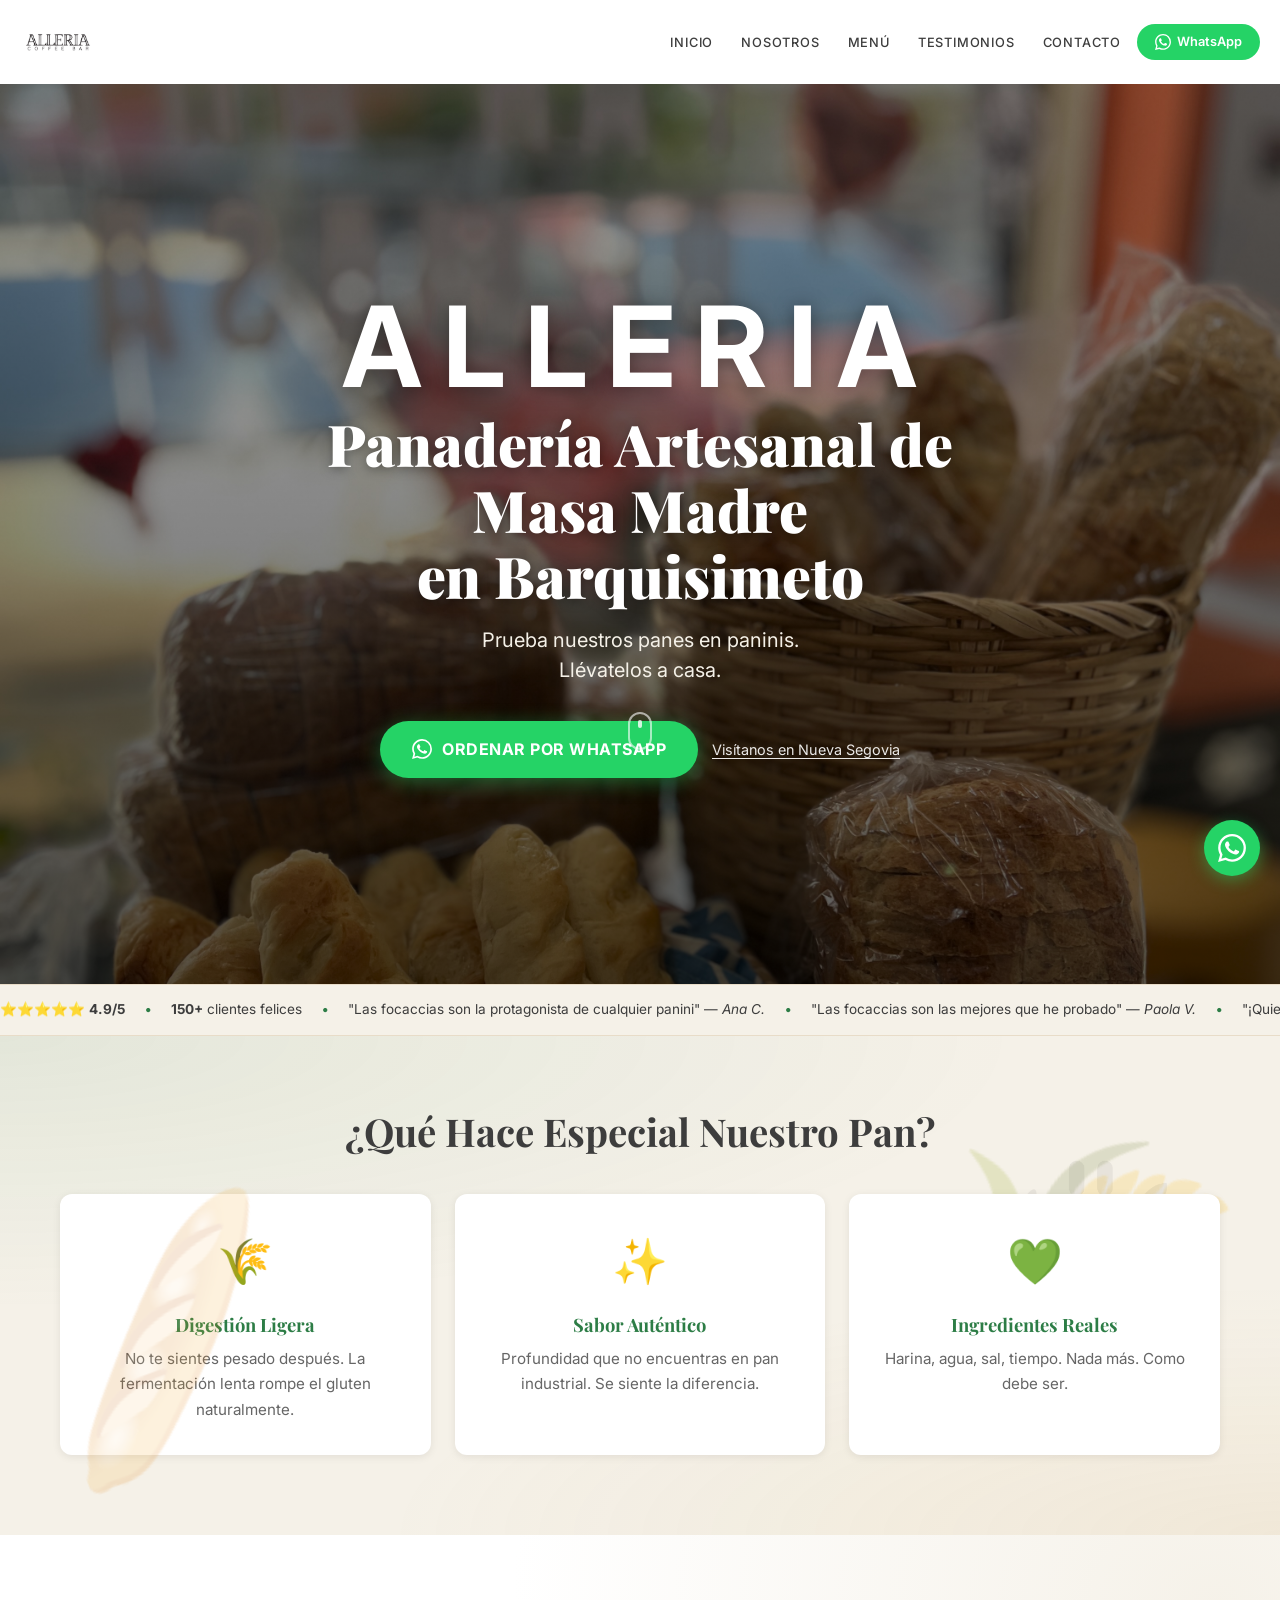
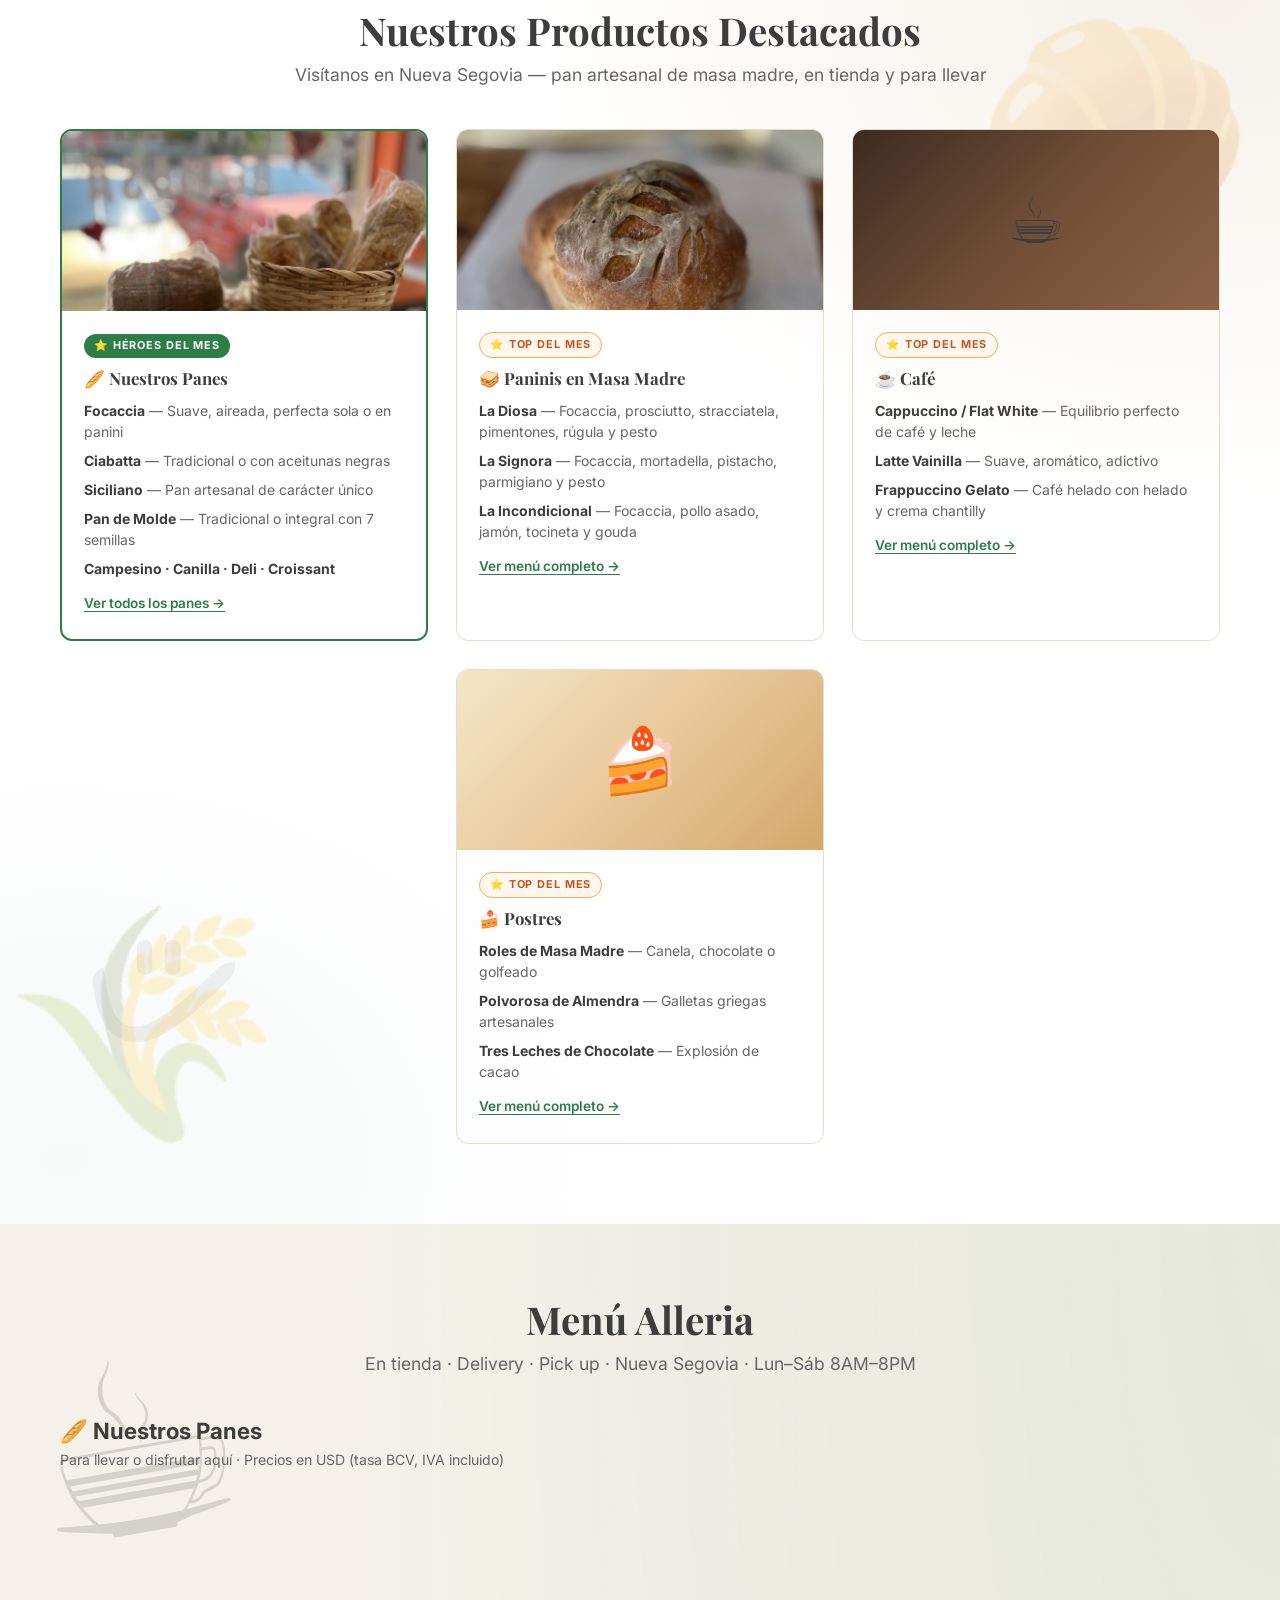
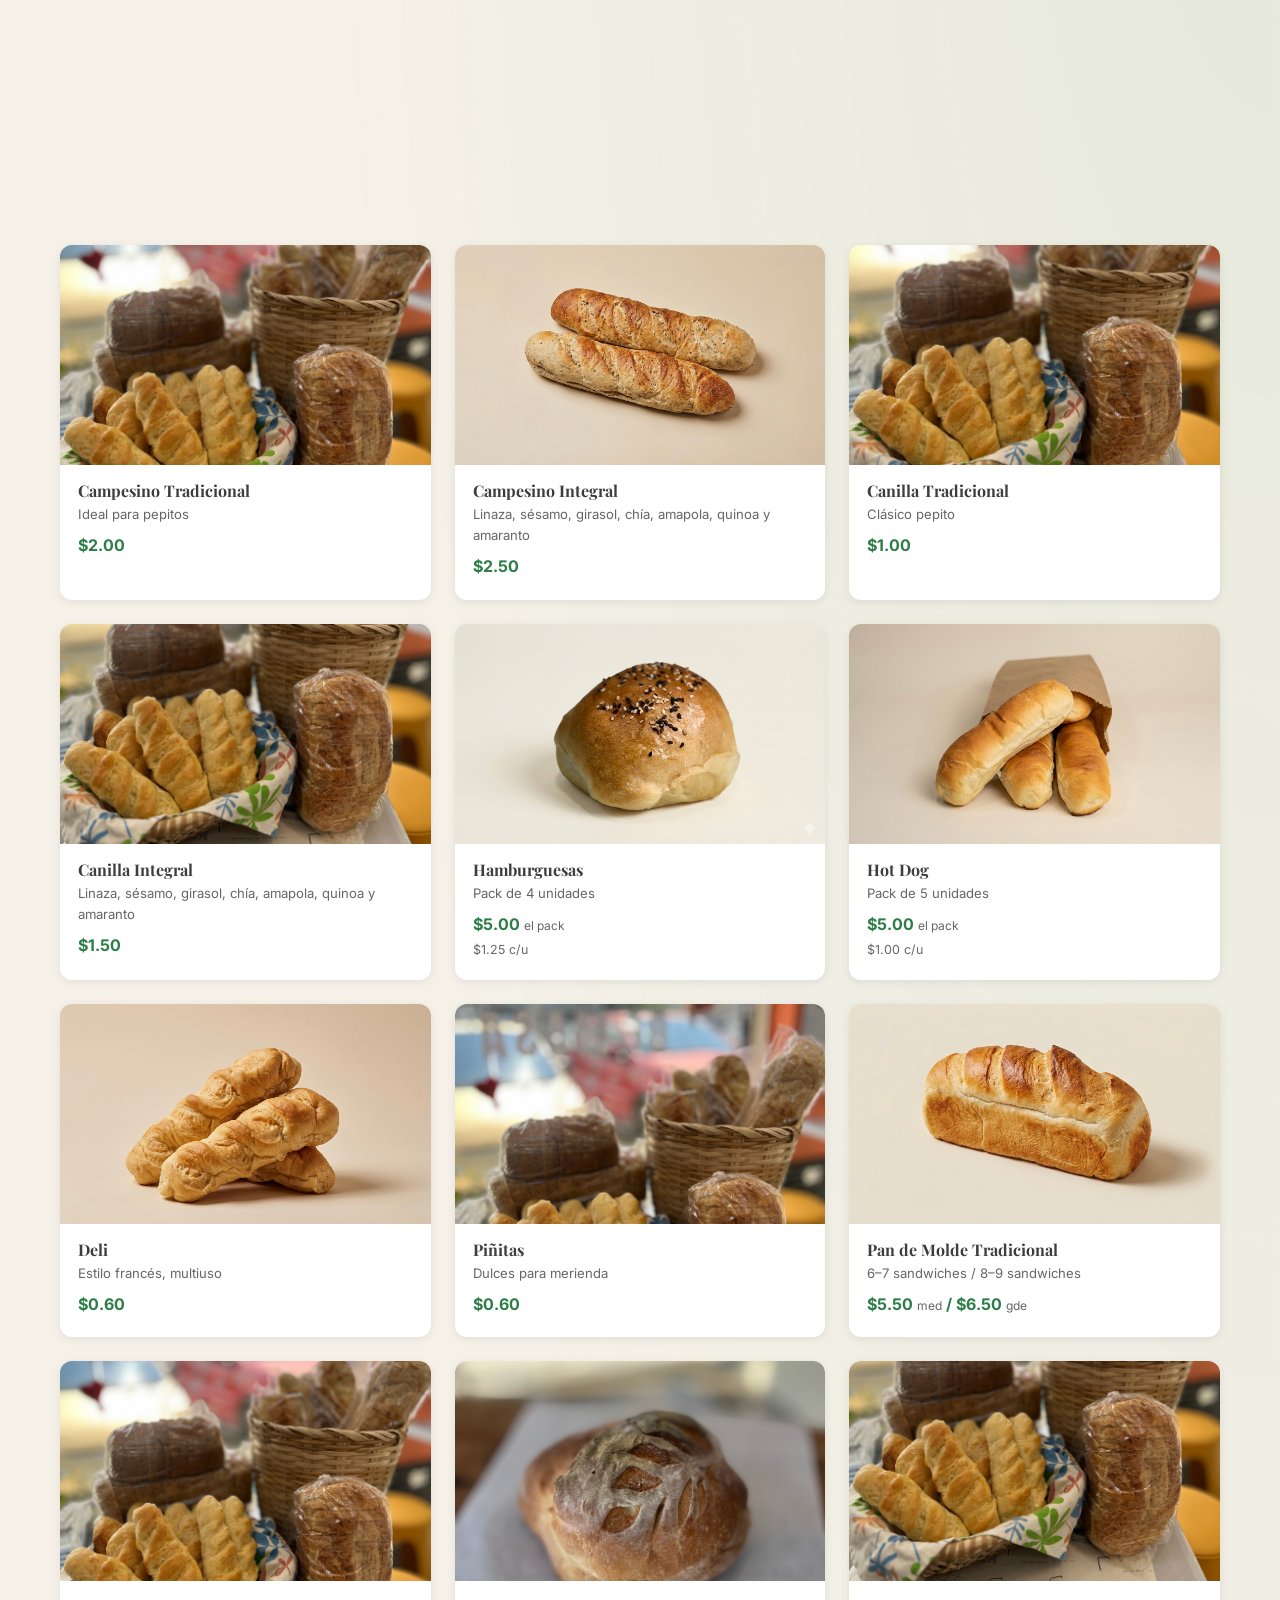
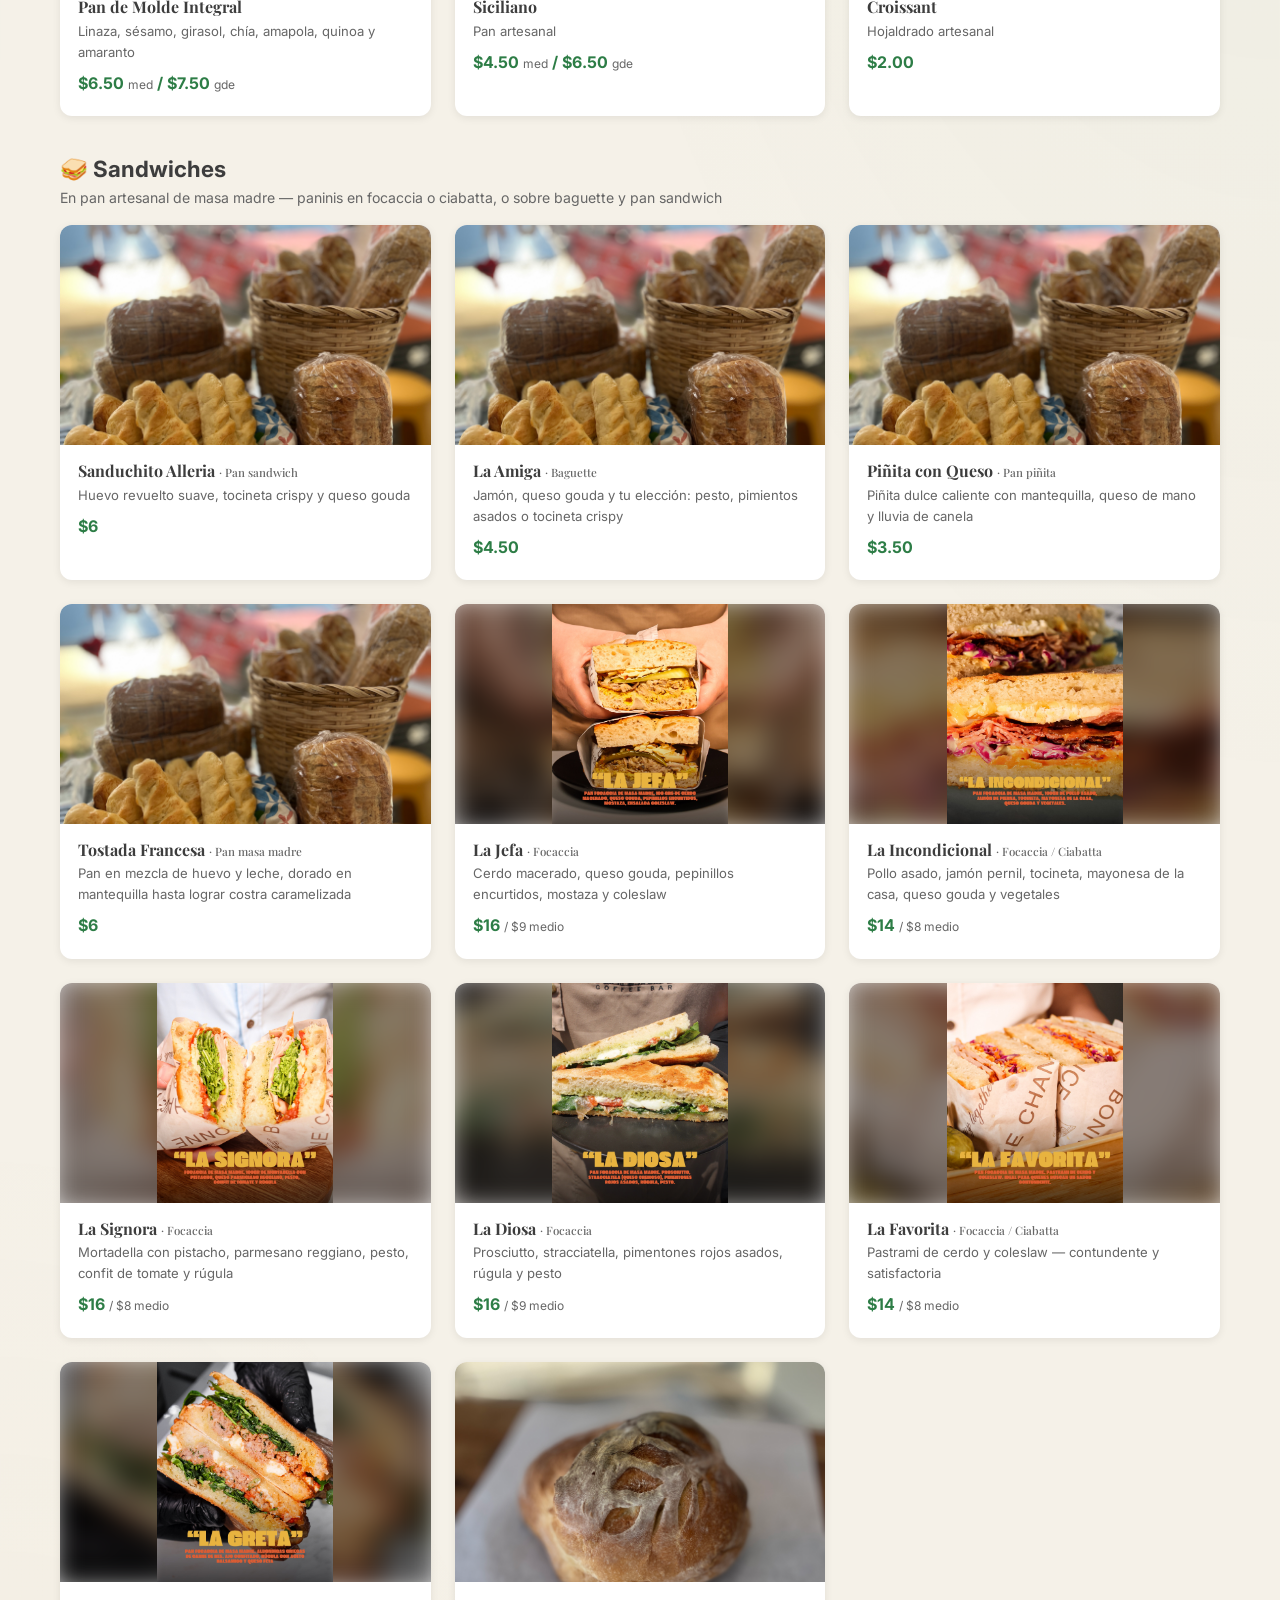
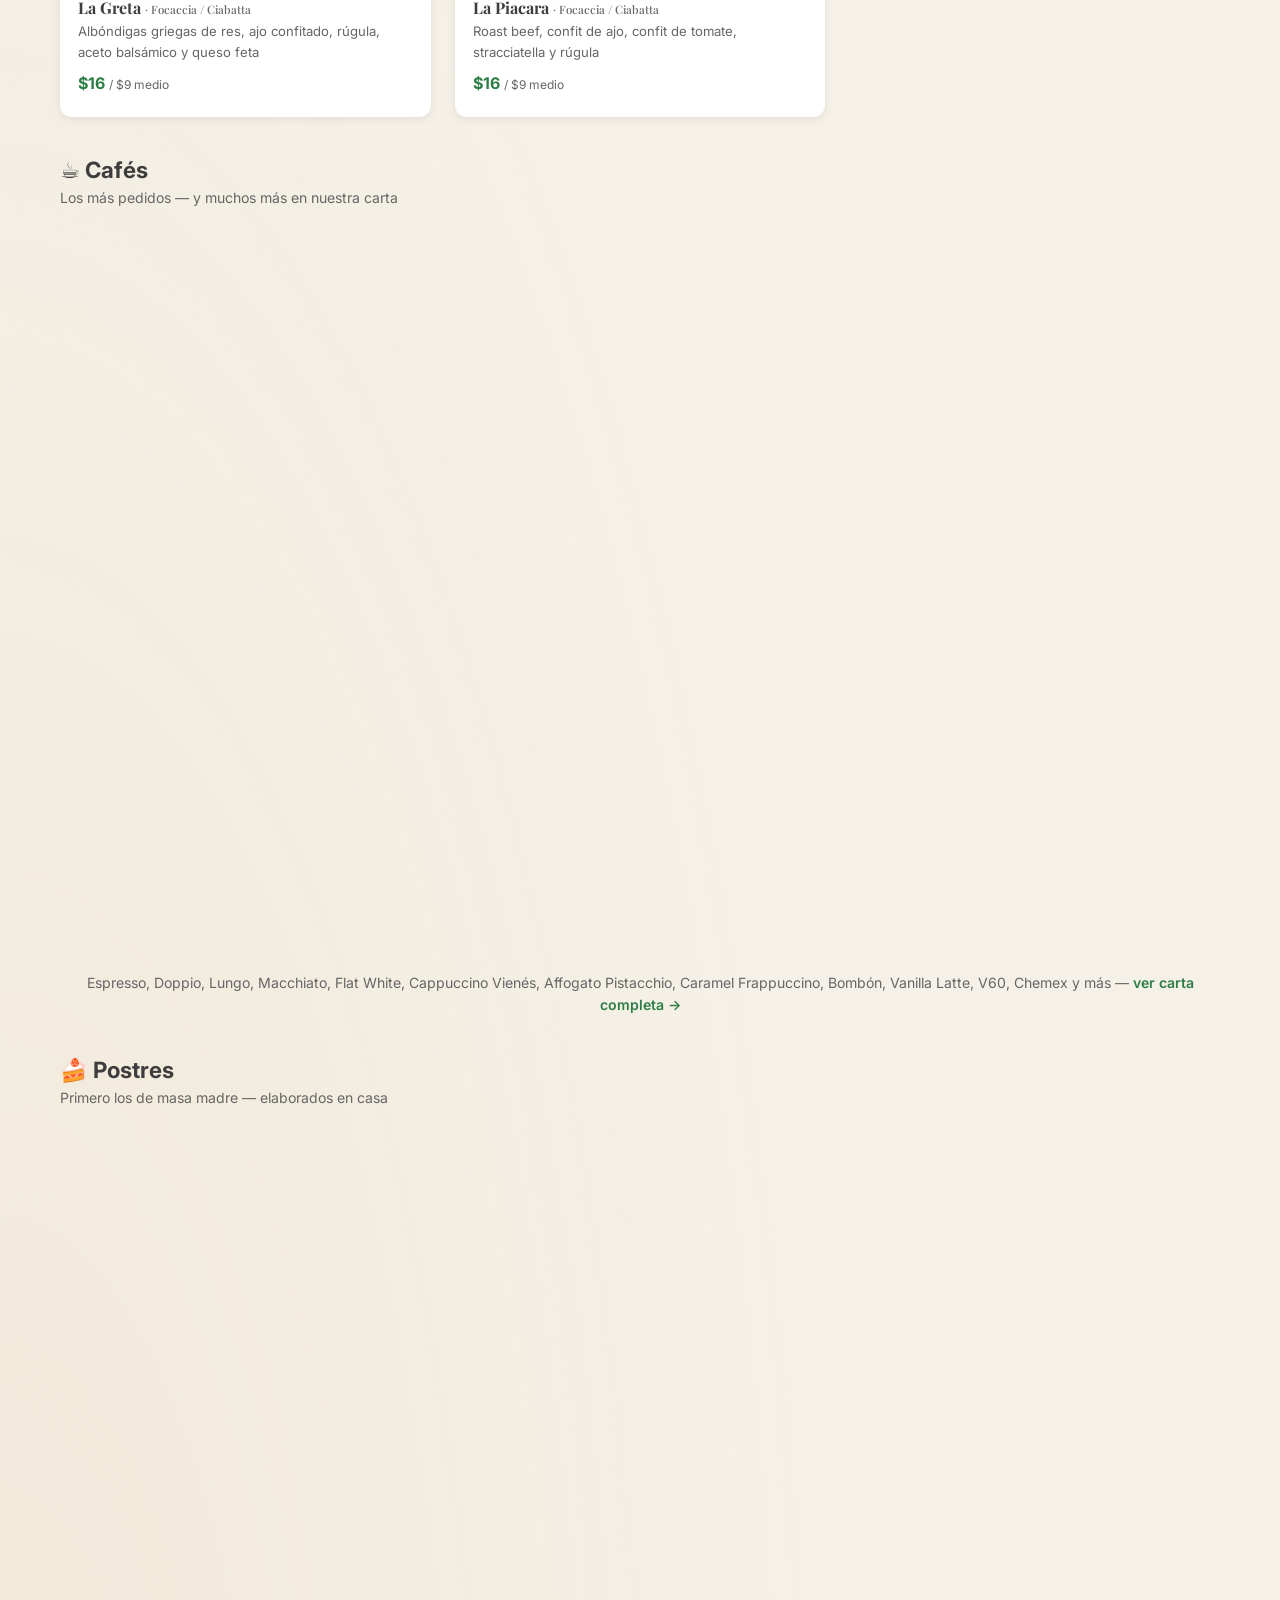
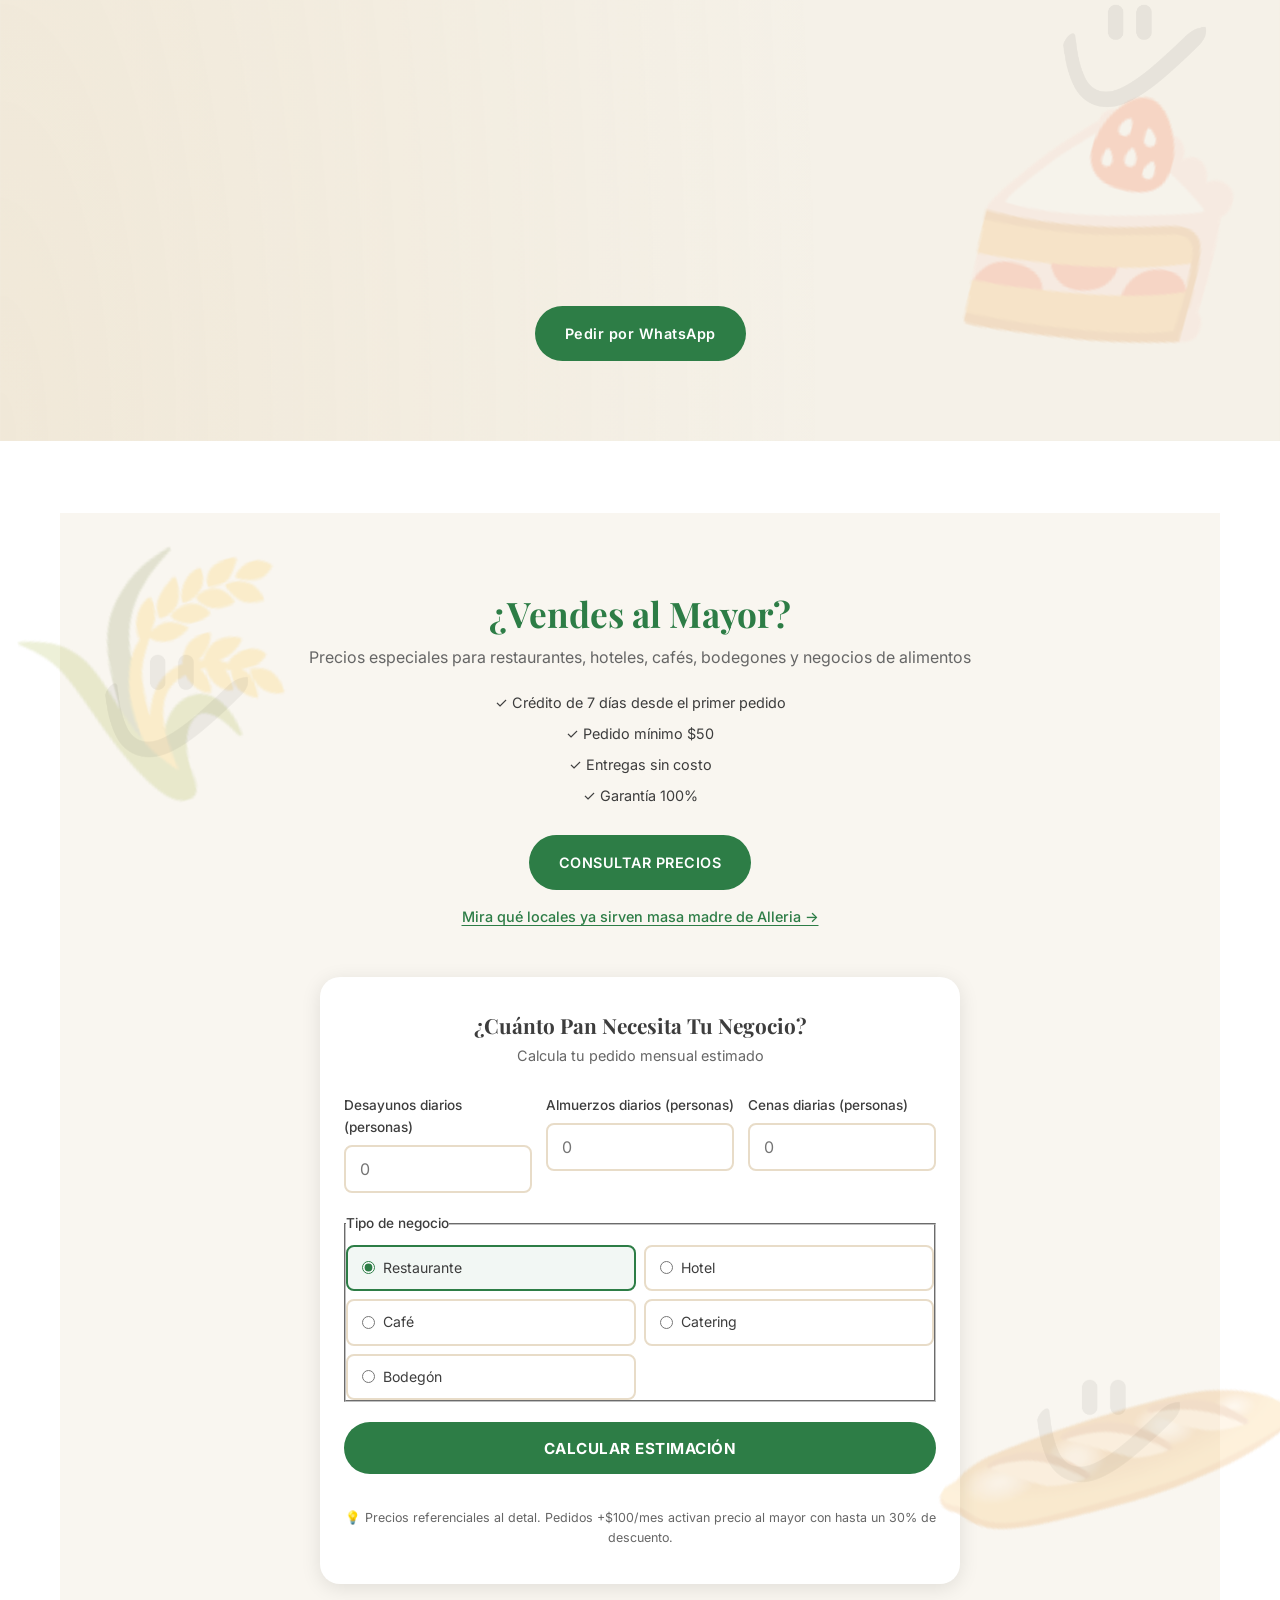
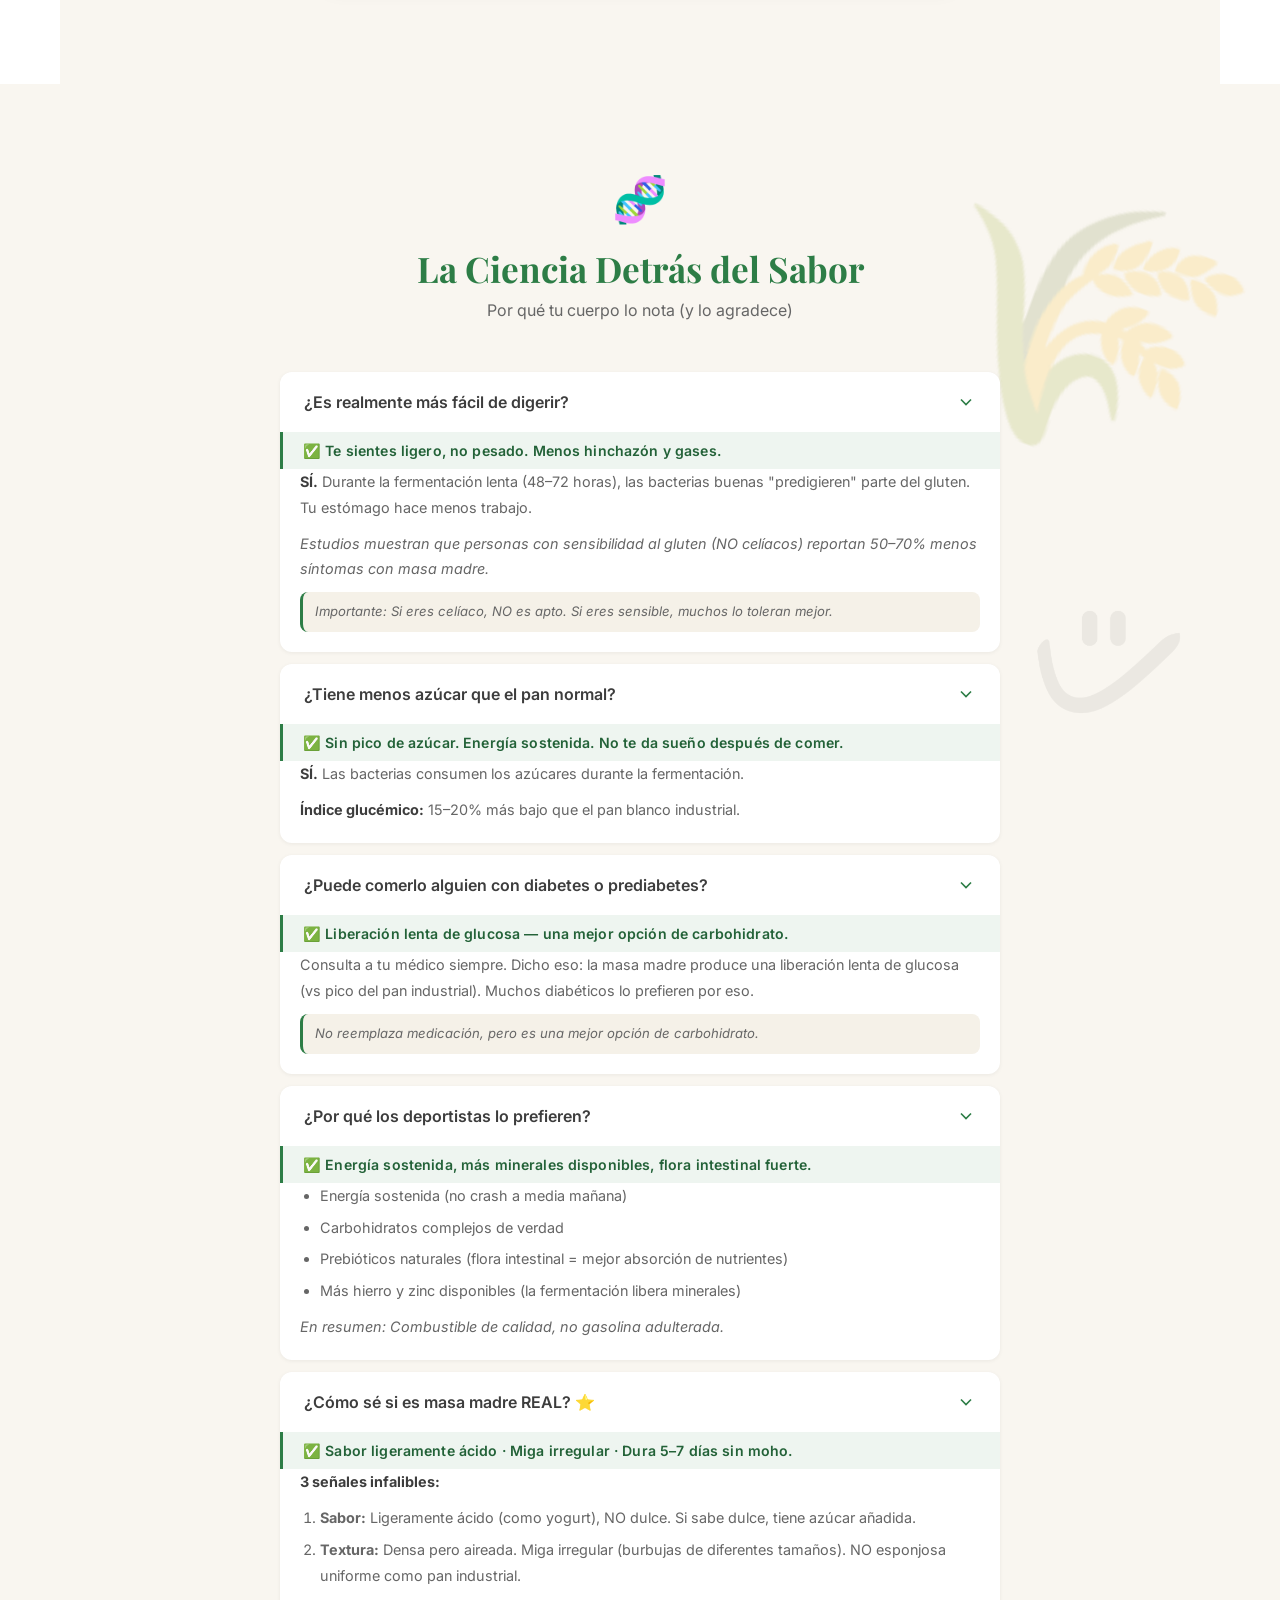
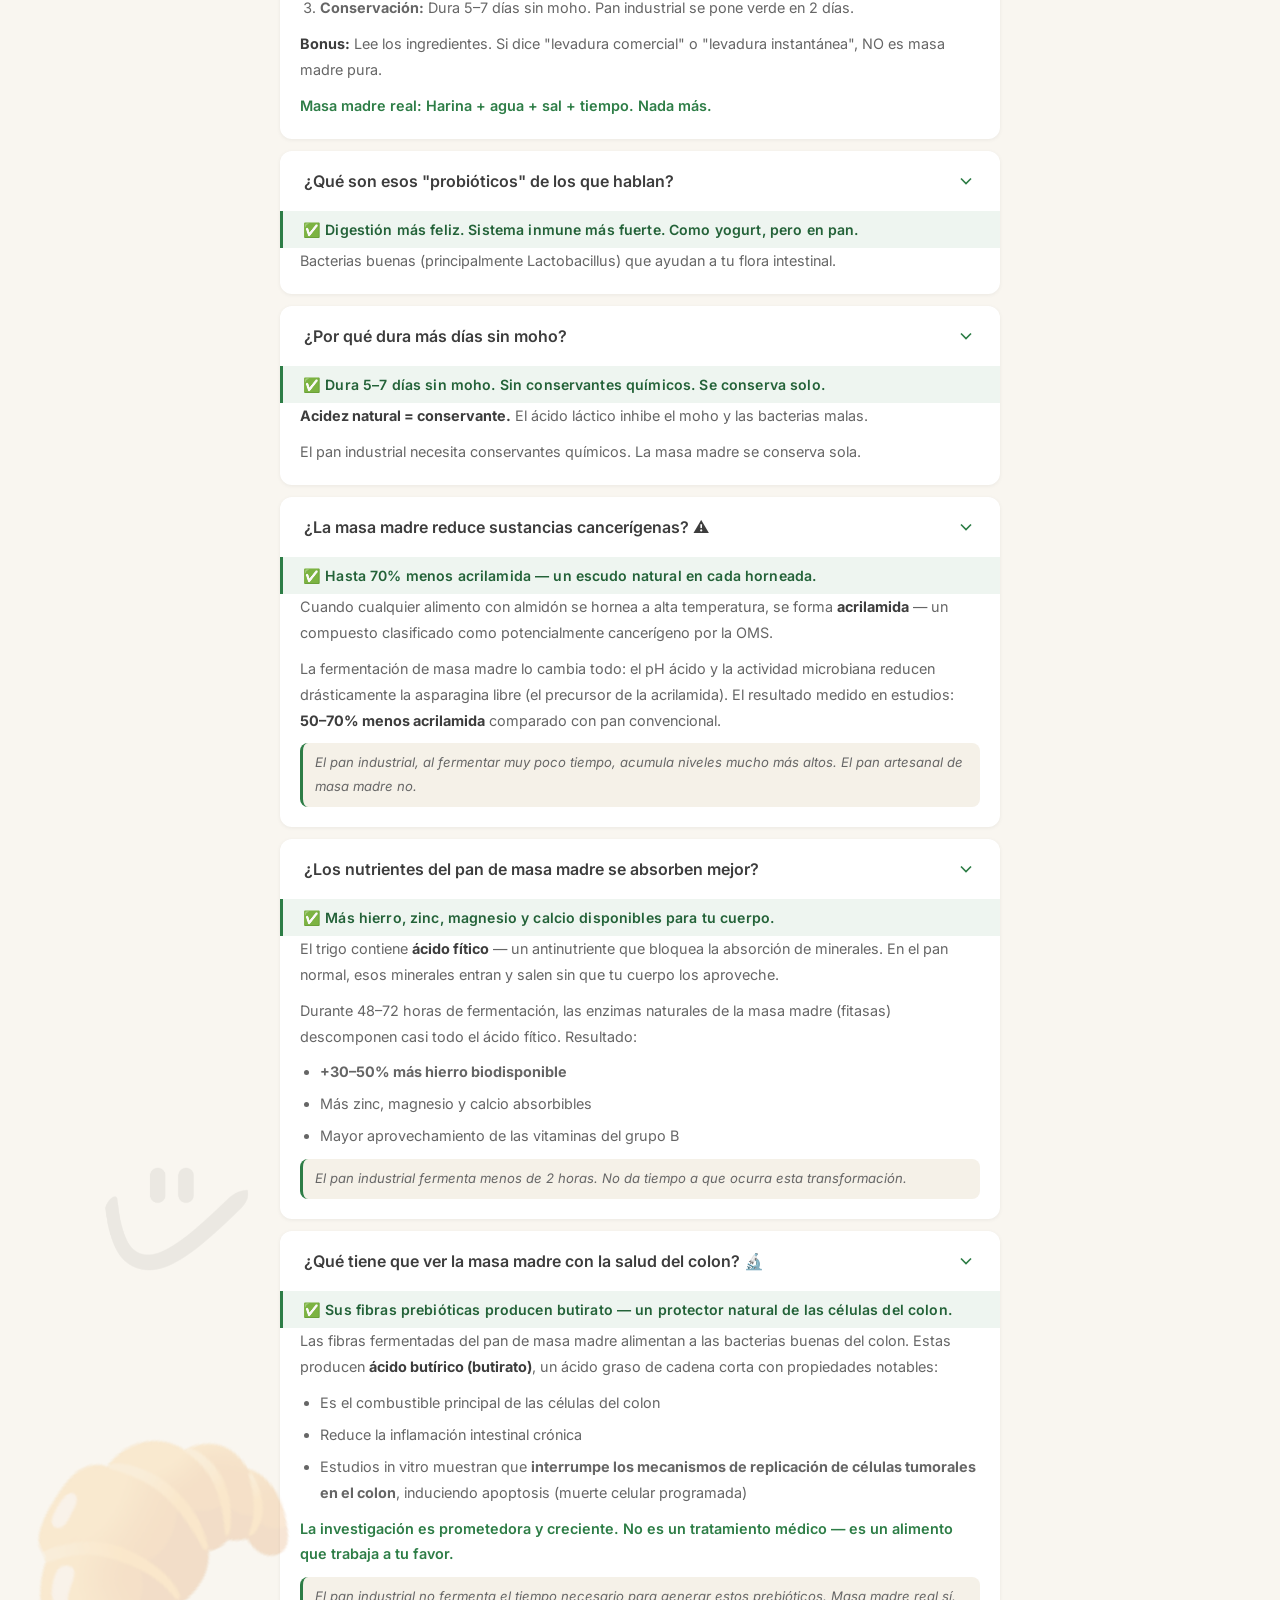
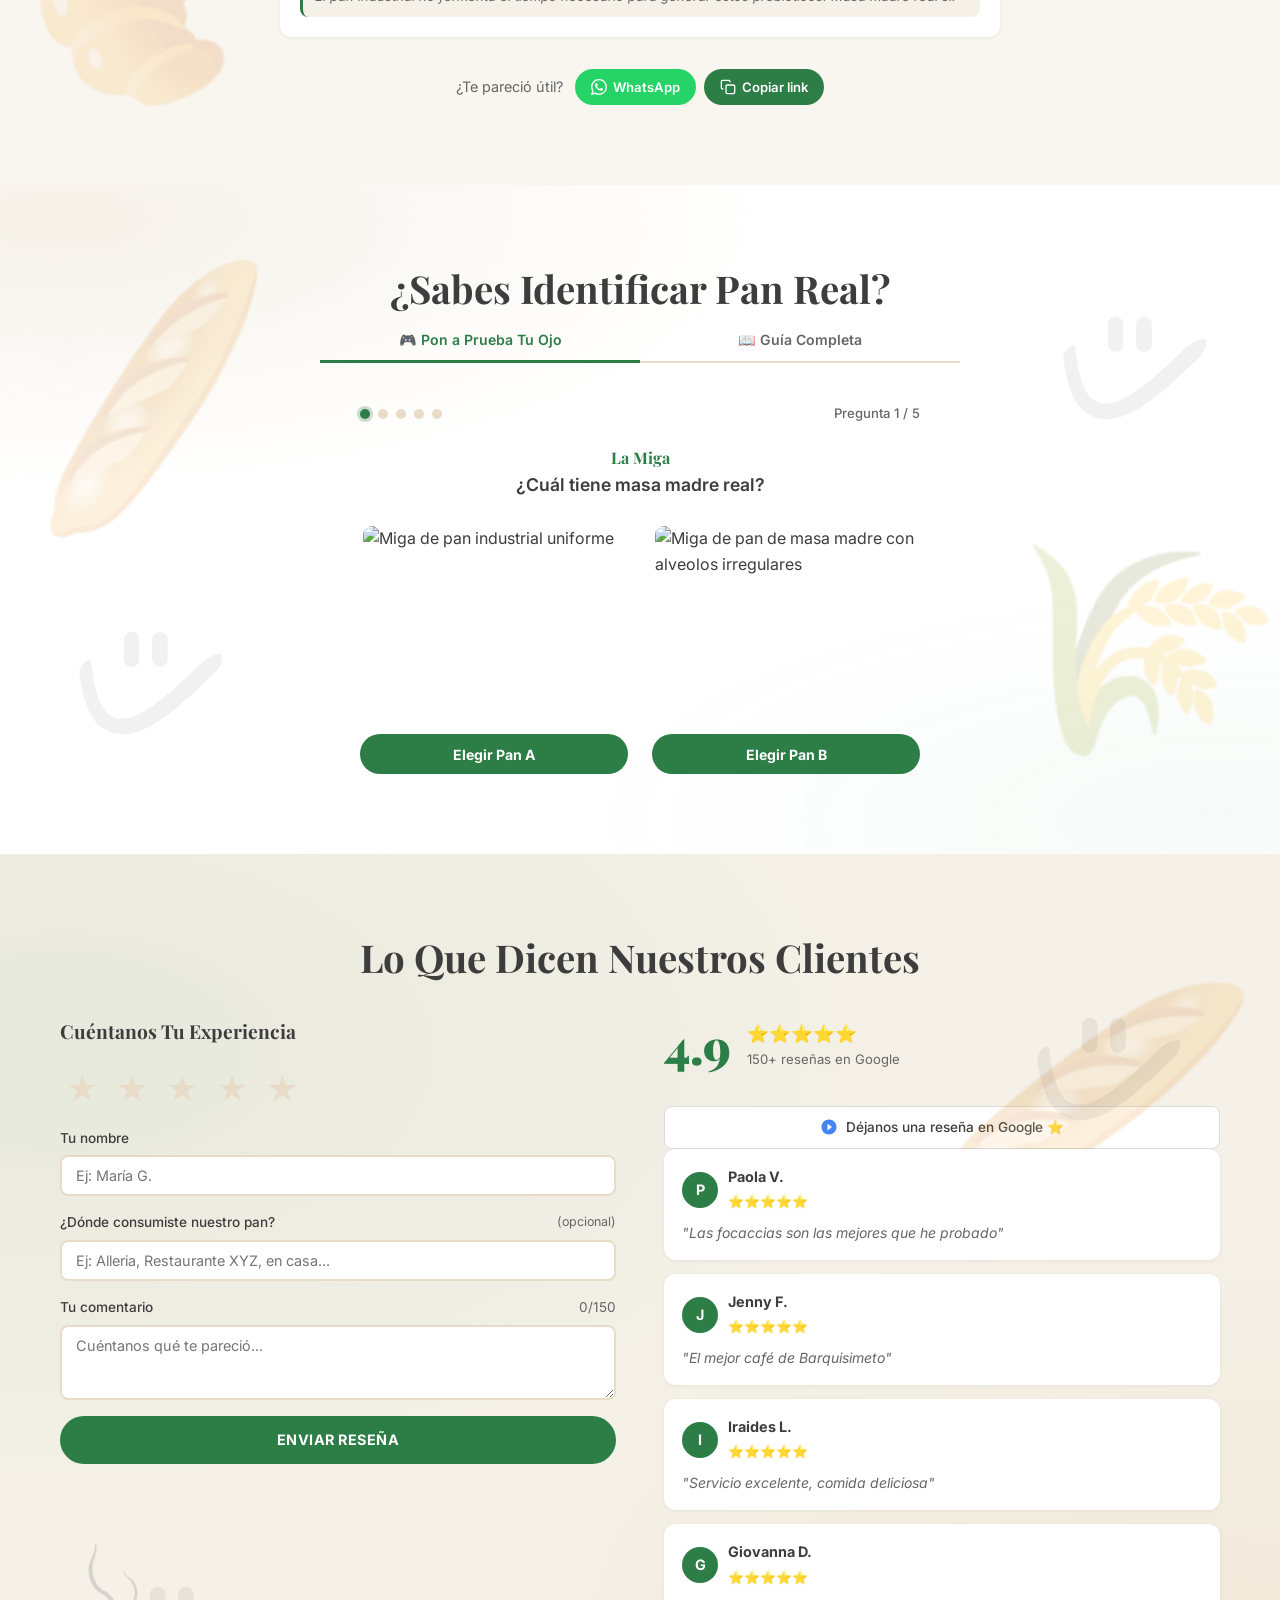
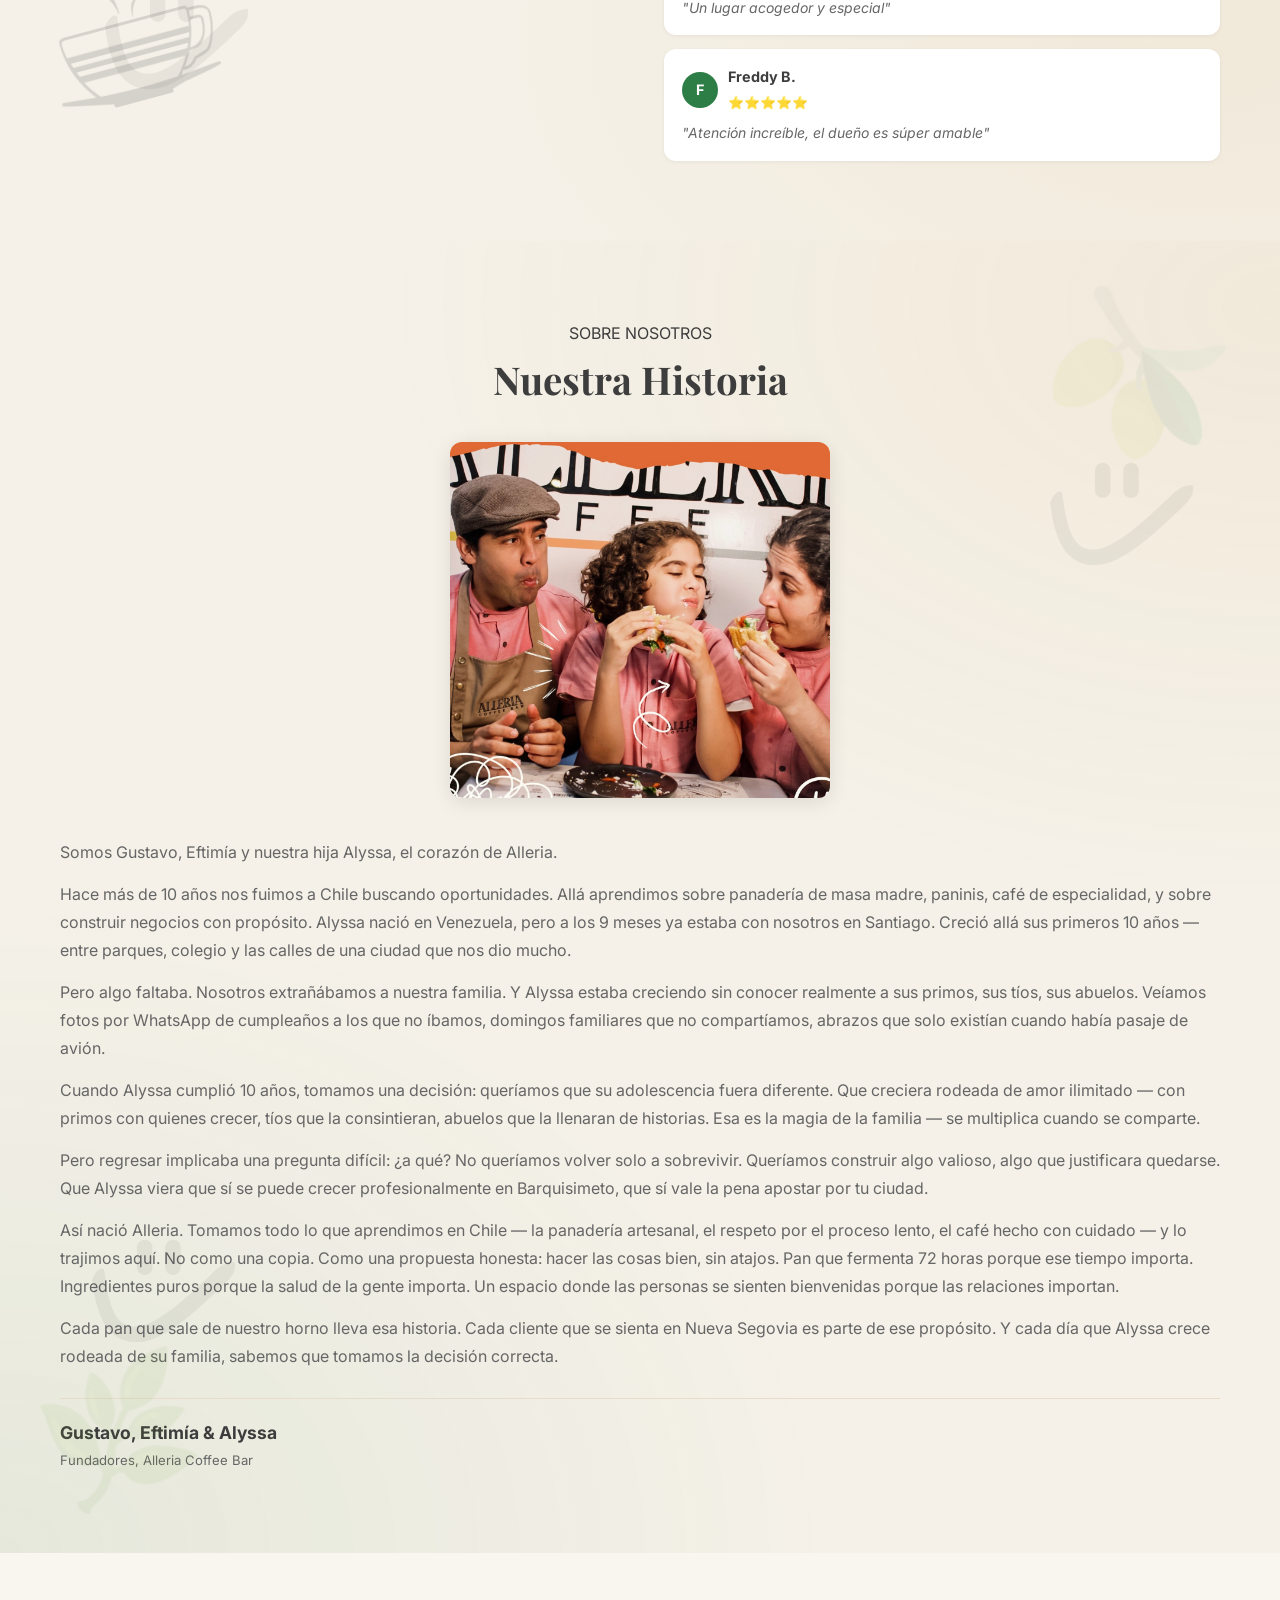
==== commit 4df855f6: "Crédito de 7 días desde el primer pedido y mínimo $50 en inicio y dónde probar; Experiencia Alleria " ====
--- a/index.html
+++ b/index.html
@@ -784,7 +784,8 @@
             <h2>¿Vendes al Mayor?</h2>
             <p>Precios especiales para restaurantes, hoteles, cafés, bodegones y negocios de alimentos</p>
             <div class="b2b-benefits">
-              <span>✓ Crédito 7 días (después del 3er pedido)</span>
+              <span>✓ Crédito de 7 días desde el primer pedido</span>
+              <span>✓ Pedido mínimo $50</span>
               <span>✓ Entregas sin costo</span>
               <span>✓ Garantía 100%</span>
             </div>
@@ -1474,7 +1475,8 @@
               </div>
             </div>
             <ul class="b2b-perks">
-              <li>✓ Crédito 7 días (después del 3er pedido)</li>
+              <li>✓ Crédito de 7 días desde el primer pedido</li>
+              <li>✓ Pedido mínimo $50</li>
               <li>✓ Entregas sin costo</li>
               <li>✓ Garantía 100%</li>
             </ul>
